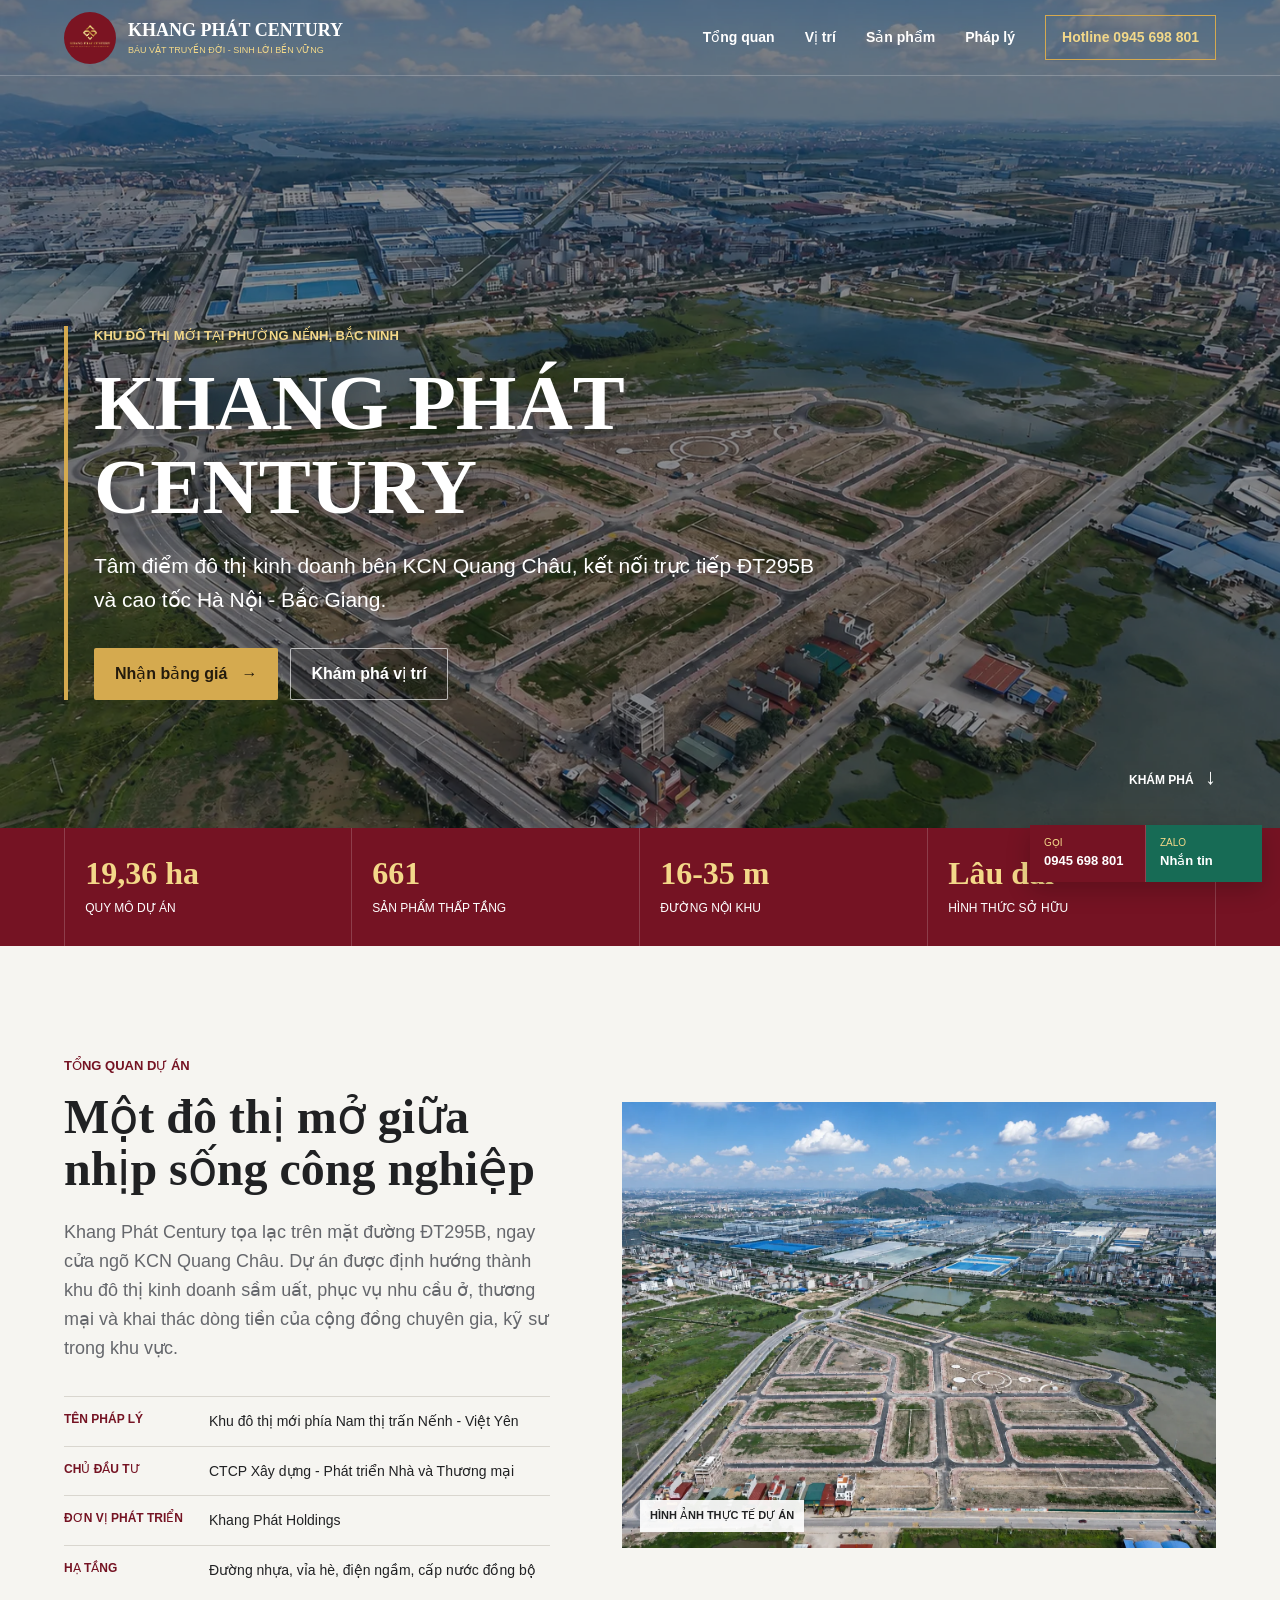
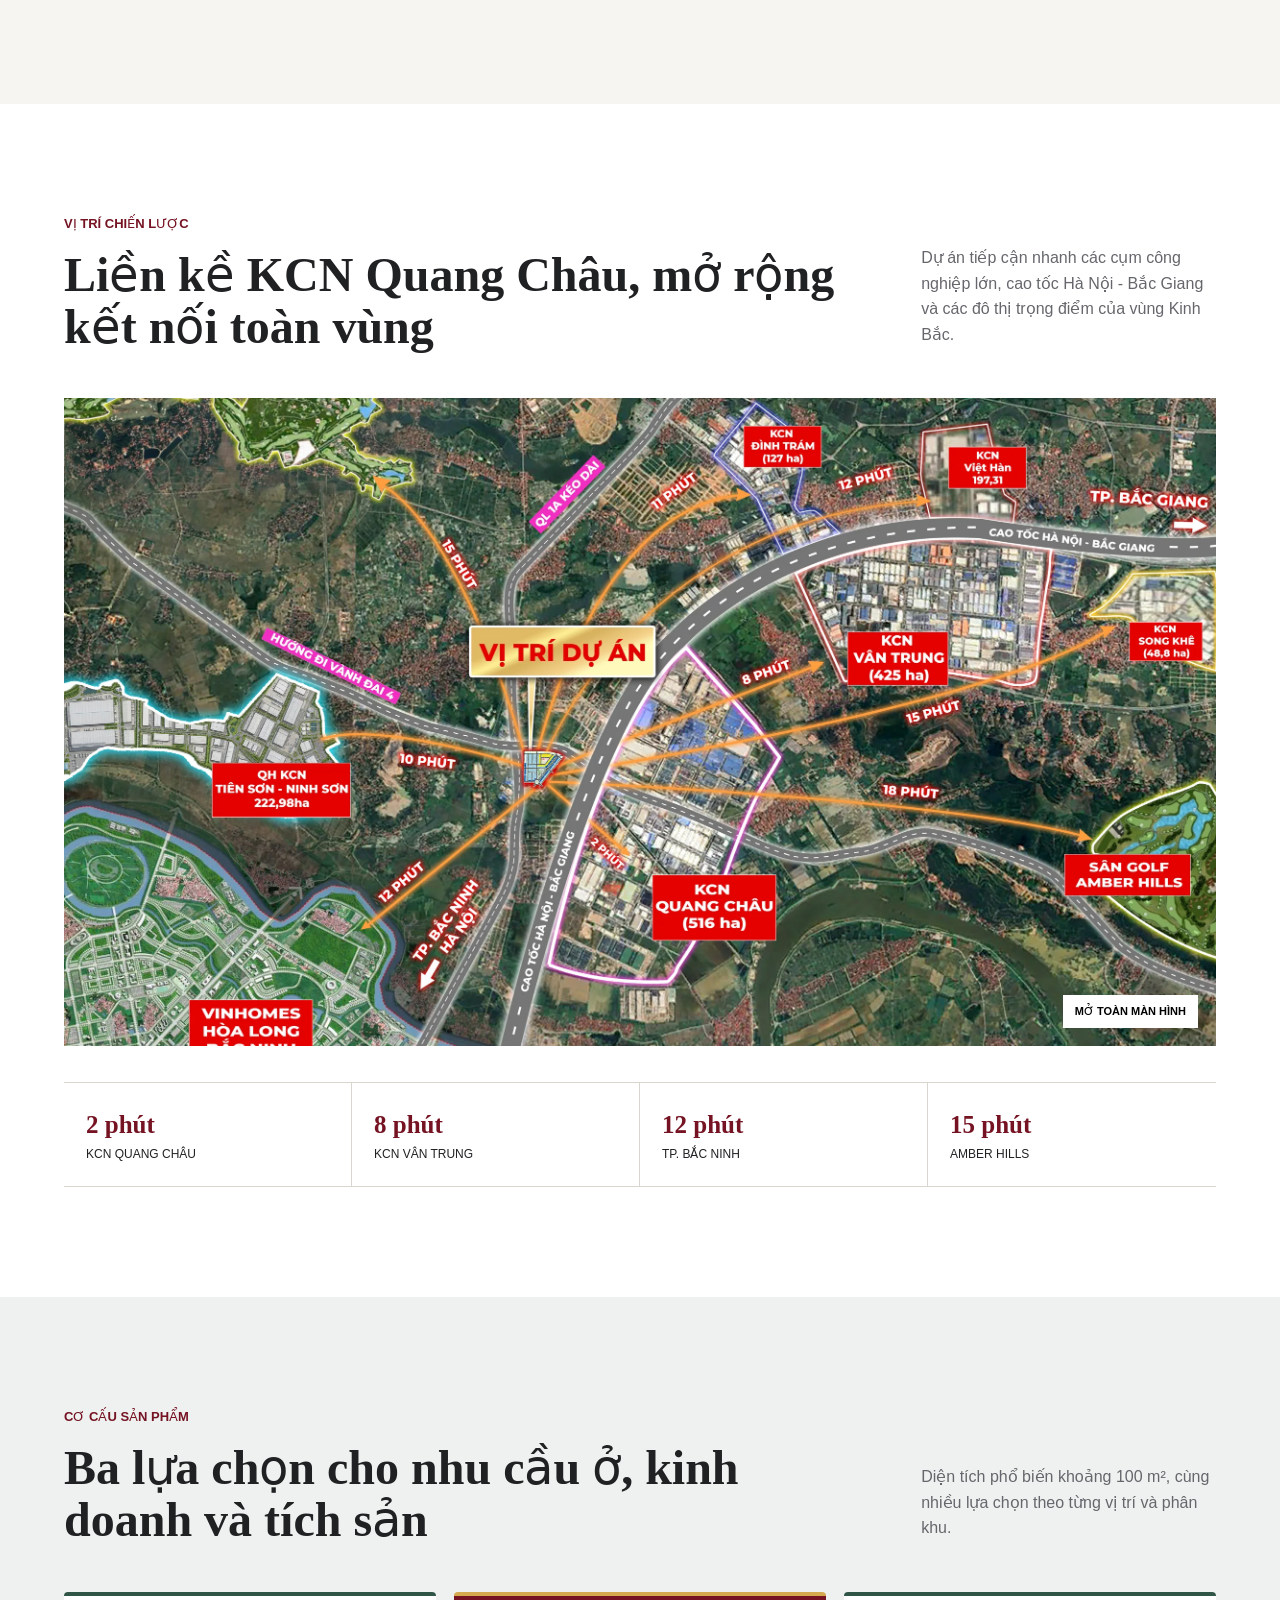
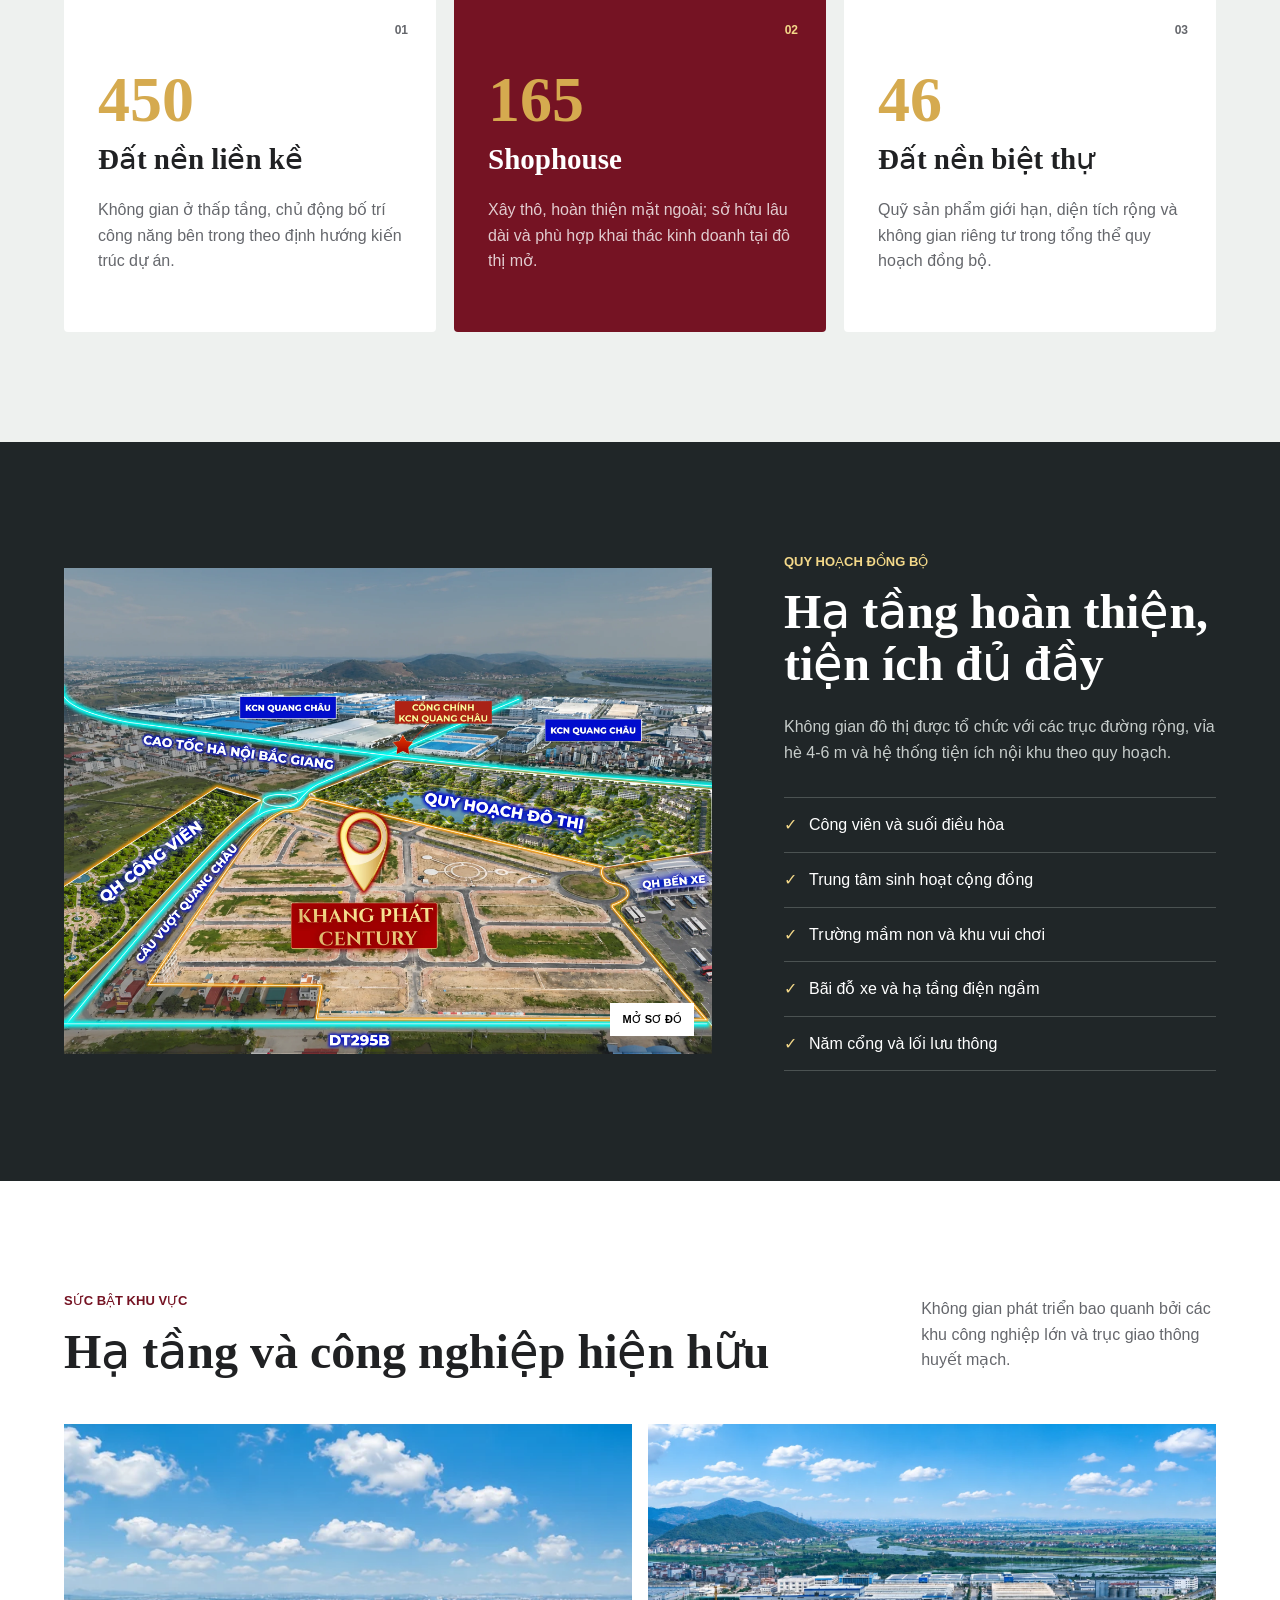
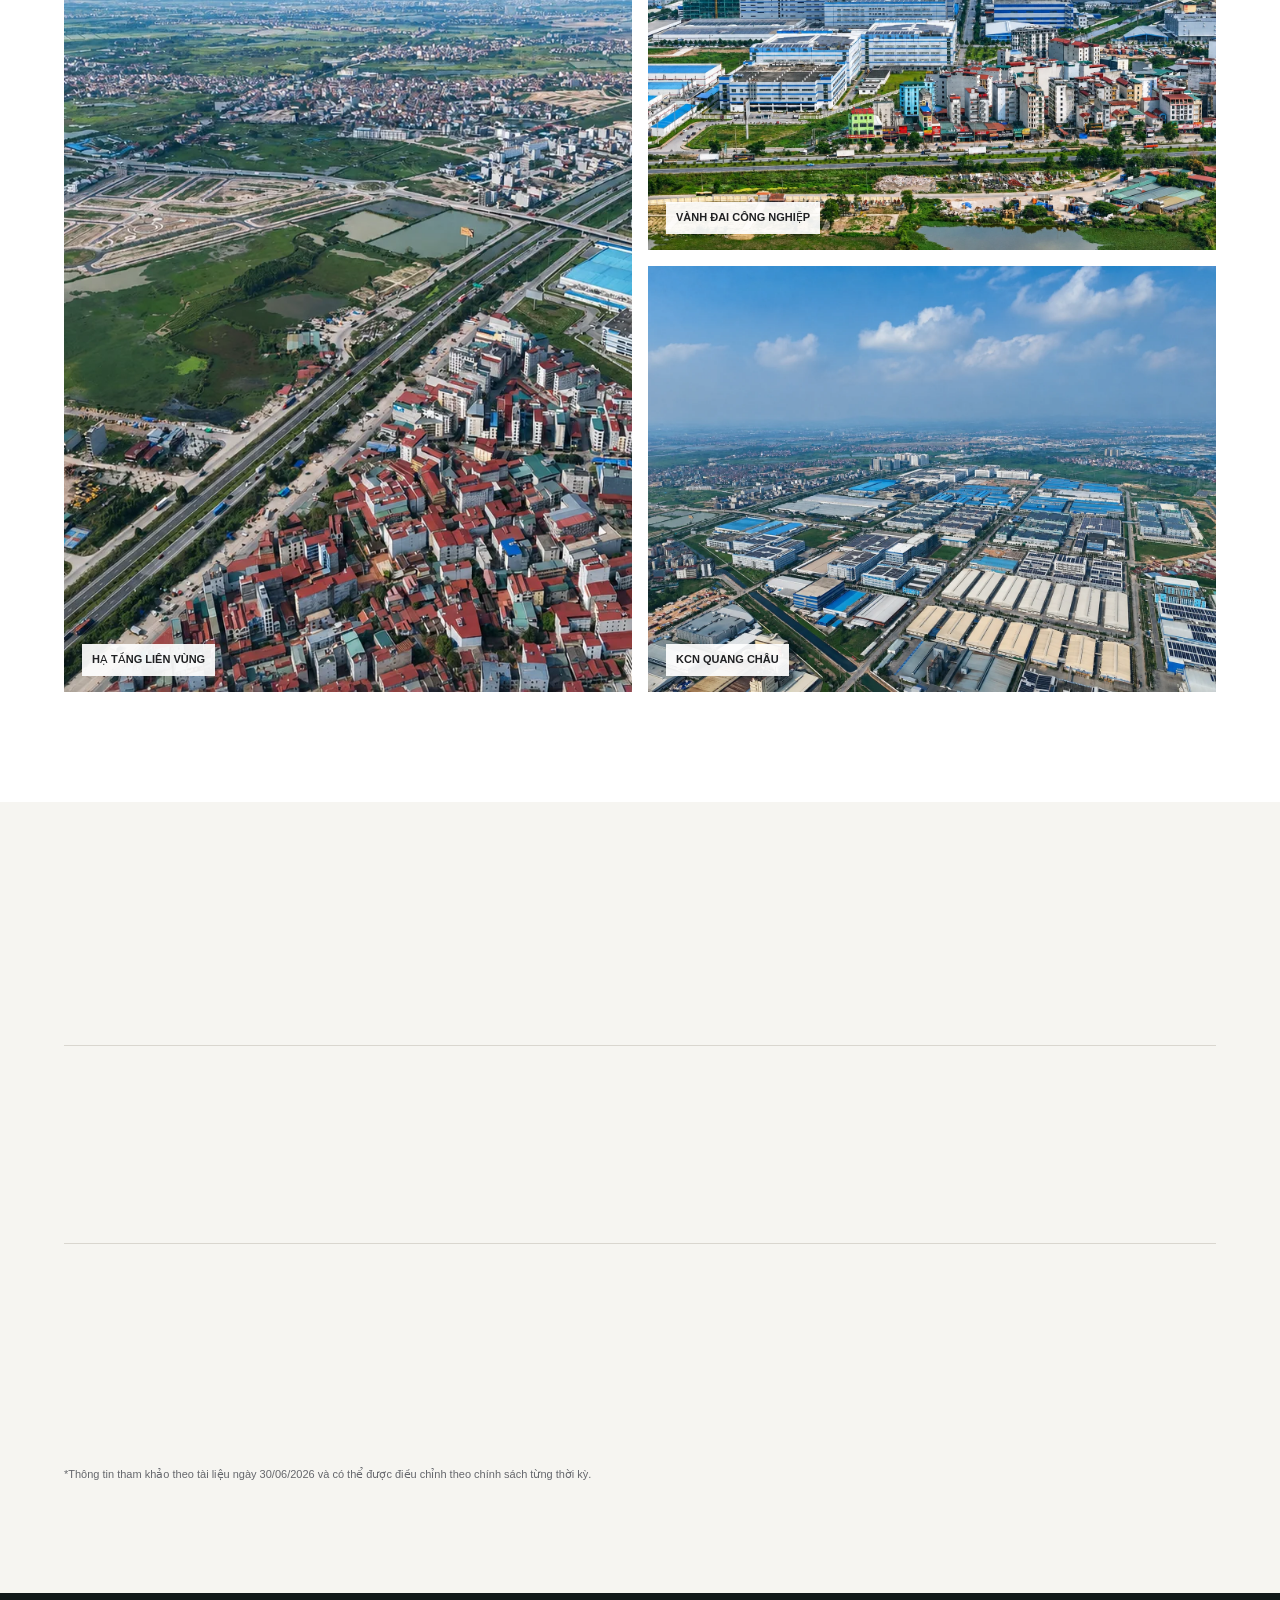
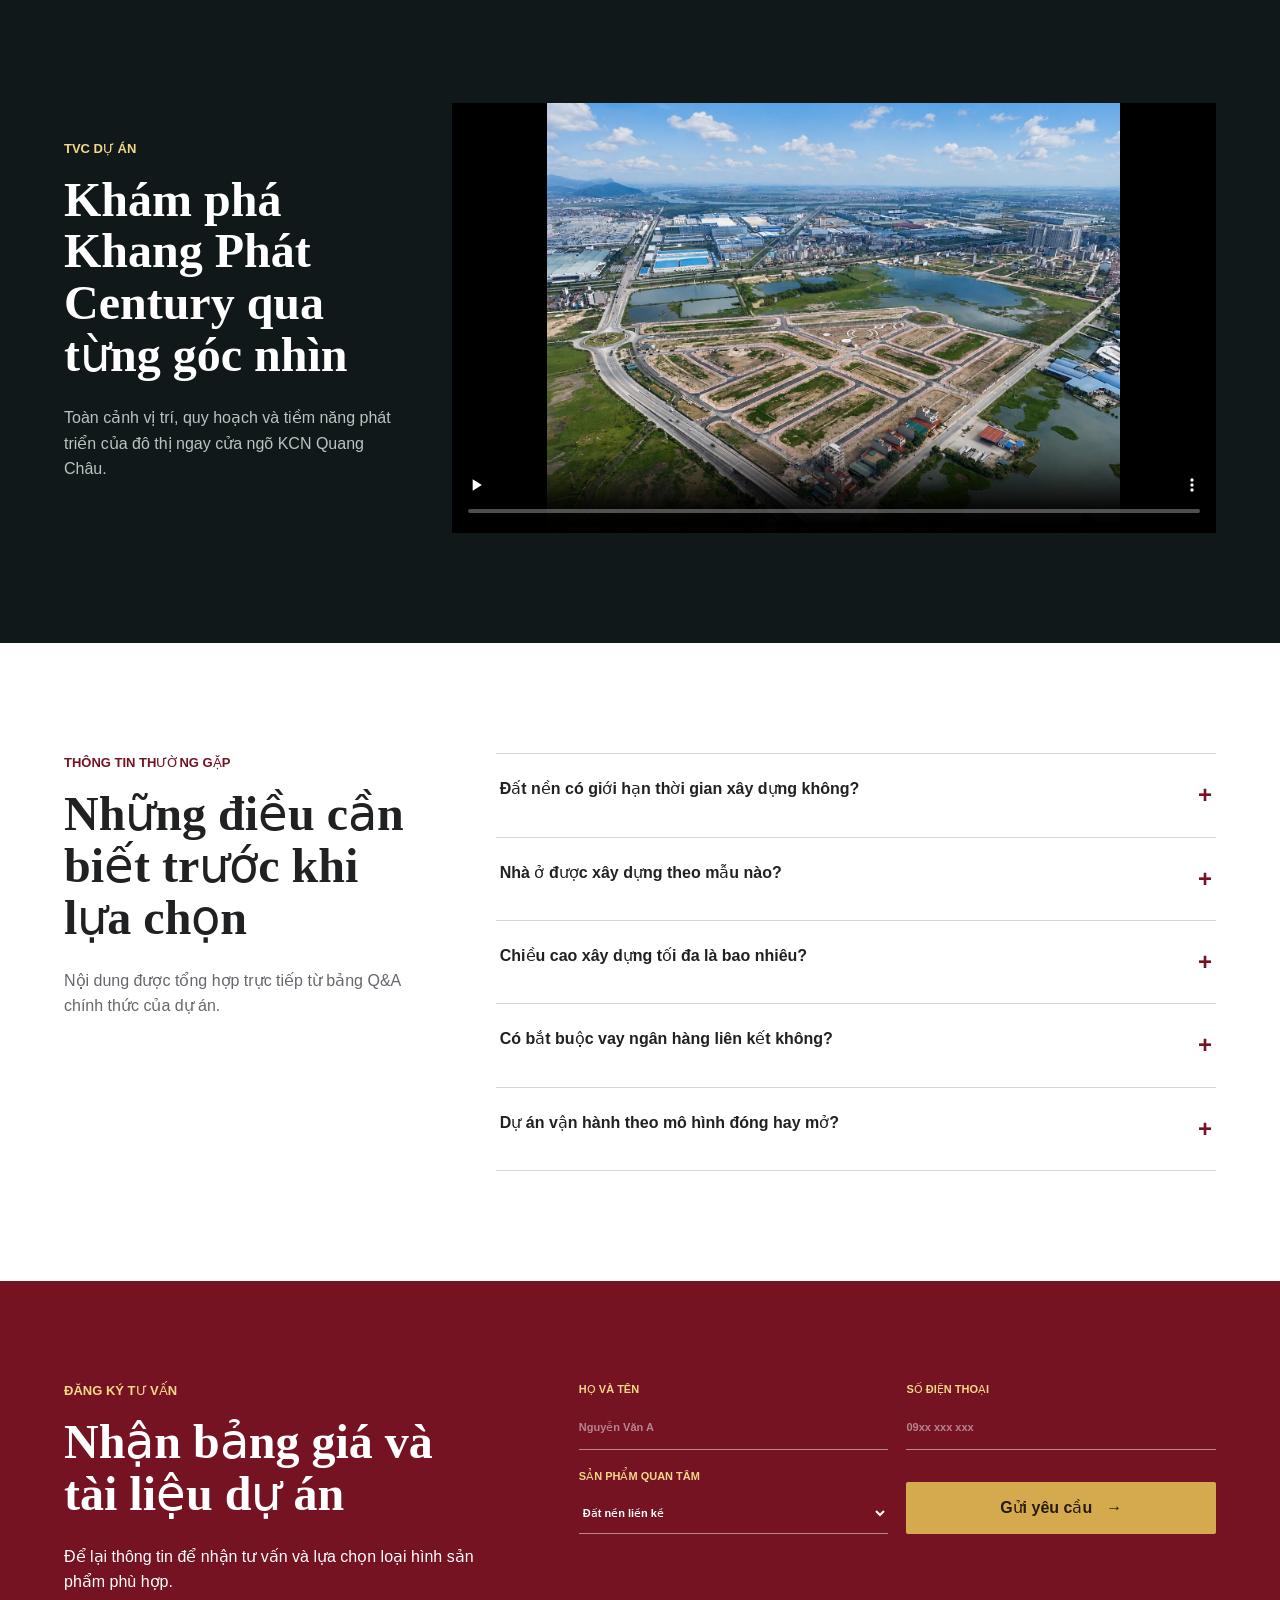
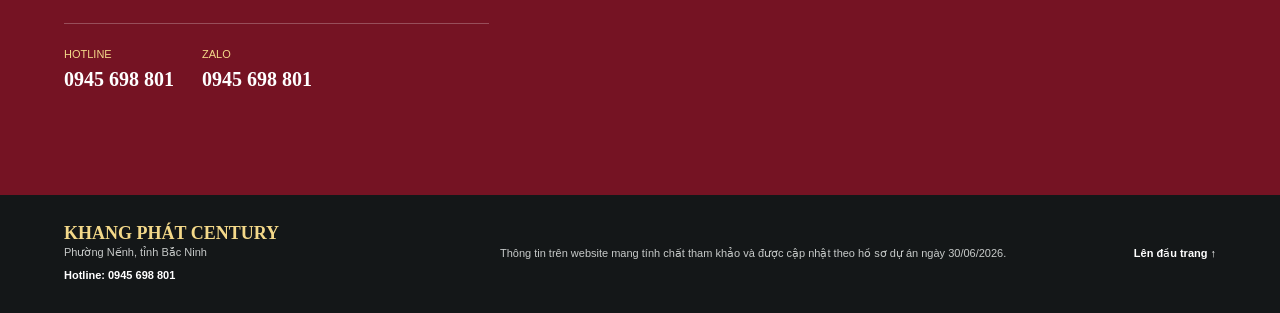
==== index.html @ 3bcd5f3d "Publish Khang Phat Century landing page" ====
<!doctype html>
<html lang="vi">
<head>
  <meta charset="utf-8">
  <meta name="viewport" content="width=device-width, initial-scale=1">
  <meta name="description" content="Khang Phát Century - khu đô thị 19,36 ha tại phường Nếnh, Bắc Ninh, liền kề KCN Quang Châu.">
  <title>Khang Phát Century | Bắc Ninh</title>
  <link rel="icon" href="assets/logo.webp" type="image/webp">
  <link rel="stylesheet" href="styles.css">
</head>
<body>
  <header class="site-header" id="top">
    <a class="brand" href="#top" aria-label="Khang Phát Century - về đầu trang">
      <img src="assets/logo.webp" alt="Biểu trưng Khang Phát Century">
      <span><strong>Khang Phát Century</strong><small>Báu vật truyền đời - Sinh lời bền vững</small></span>
    </a>
    <button class="menu-toggle" type="button" aria-label="Mở menu" aria-expanded="false"><span></span><span></span><span></span></button>
    <nav class="nav" aria-label="Điều hướng chính">
      <a href="#tong-quan">Tổng quan</a>
      <a href="#vi-tri">Vị trí</a>
      <a href="#san-pham">Sản phẩm</a>
      <a href="#phap-ly">Pháp lý</a>
      <a class="nav-cta" href="tel:0945698801">Hotline 0945 698 801</a>
    </nav>
  </header>

  <main>
    <section class="hero" aria-labelledby="hero-title">
      <div class="hero-overlay"></div>
      <div class="hero-content reveal">
        <p class="eyebrow light">Khu đô thị mới tại phường Nếnh, Bắc Ninh</p>
        <h1 id="hero-title">Khang Phát Century</h1>
        <p class="hero-copy">Tâm điểm đô thị kinh doanh bên KCN Quang Châu, kết nối trực tiếp ĐT295B và cao tốc Hà Nội - Bắc Giang.</p>
        <div class="hero-actions">
          <a class="button button-gold" href="#lien-he">Nhận bảng giá <span aria-hidden="true">→</span></a>
          <a class="button button-ghost" href="#vi-tri">Khám phá vị trí</a>
        </div>
      </div>
      <a class="hero-next" href="#tong-quan" aria-label="Xem tổng quan dự án">Khám phá <span aria-hidden="true">↓</span></a>
    </section>

    <section class="facts" aria-label="Thông số dự án">
      <div><strong>19,36 ha</strong><span>Quy mô dự án</span></div>
      <div><strong>661</strong><span>Sản phẩm thấp tầng</span></div>
      <div><strong>16-35 m</strong><span>Đường nội khu</span></div>
      <div><strong>Lâu dài</strong><span>Hình thức sở hữu</span></div>
    </section>

    <section class="section overview" id="tong-quan">
      <div class="section-inner split">
        <div class="overview-copy reveal">
          <p class="eyebrow">Tổng quan dự án</p>
          <h2>Một đô thị mở giữa nhịp sống công nghiệp</h2>
          <p>Khang Phát Century tọa lạc trên mặt đường ĐT295B, ngay cửa ngõ KCN Quang Châu. Dự án được định hướng thành khu đô thị kinh doanh sầm uất, phục vụ nhu cầu ở, thương mại và khai thác dòng tiền của cộng đồng chuyên gia, kỹ sư trong khu vực.</p>
          <dl class="project-details">
            <div><dt>Tên pháp lý</dt><dd>Khu đô thị mới phía Nam thị trấn Nếnh - Việt Yên</dd></div>
            <div><dt>Chủ đầu tư</dt><dd>CTCP Xây dựng - Phát triển Nhà và Thương mại</dd></div>
            <div><dt>Đơn vị phát triển</dt><dd>Khang Phát Holdings</dd></div>
            <div><dt>Hạ tầng</dt><dd>Đường nhựa, vỉa hè, điện ngầm, cấp nước đồng bộ</dd></div>
          </dl>
        </div>
        <figure class="image-frame reveal">
          <img src="assets/project-2.webp" alt="Toàn cảnh thực tế khu đô thị Khang Phát Century" loading="lazy">
          <figcaption>Hình ảnh thực tế dự án</figcaption>
        </figure>
      </div>
    </section>

    <section class="section location" id="vi-tri">
      <div class="section-inner">
        <div class="section-heading reveal">
          <div><p class="eyebrow">Vị trí chiến lược</p><h2>Liền kề KCN Quang Châu, mở rộng kết nối toàn vùng</h2></div>
          <p>Dự án tiếp cận nhanh các cụm công nghiệp lớn, cao tốc Hà Nội - Bắc Giang và các đô thị trọng điểm của vùng Kinh Bắc.</p>
        </div>
        <button class="map-button reveal" type="button" data-lightbox="assets/location.webp" aria-label="Mở lớn bản đồ vị trí">
          <img src="assets/location.webp" alt="Bản đồ liên kết vị trí Khang Phát Century" loading="lazy">
          <span>Mở toàn màn hình</span>
        </button>
        <div class="distance-row reveal">
          <div><strong>2 phút</strong><span>KCN Quang Châu</span></div>
          <div><strong>8 phút</strong><span>KCN Vân Trung</span></div>
          <div><strong>12 phút</strong><span>TP. Bắc Ninh</span></div>
          <div><strong>15 phút</strong><span>Amber Hills</span></div>
        </div>
      </div>
    </section>

    <section class="section products" id="san-pham">
      <div class="section-inner">
        <div class="section-heading reveal">
          <div><p class="eyebrow">Cơ cấu sản phẩm</p><h2>Ba lựa chọn cho nhu cầu ở, kinh doanh và tích sản</h2></div>
          <p>Diện tích phổ biến khoảng 100 m², cùng nhiều lựa chọn theo từng vị trí và phân khu.</p>
        </div>
        <div class="product-grid">
          <article class="product-card reveal"><span class="product-index">01</span><strong>450</strong><h3>Đất nền liền kề</h3><p>Không gian ở thấp tầng, chủ động bố trí công năng bên trong theo định hướng kiến trúc dự án.</p></article>
          <article class="product-card feature reveal"><span class="product-index">02</span><strong>165</strong><h3>Shophouse</h3><p>Xây thô, hoàn thiện mặt ngoài; sở hữu lâu dài và phù hợp khai thác kinh doanh tại đô thị mở.</p></article>
          <article class="product-card reveal"><span class="product-index">03</span><strong>46</strong><h3>Đất nền biệt thự</h3><p>Quỹ sản phẩm giới hạn, diện tích rộng và không gian riêng tư trong tổng thể quy hoạch đồng bộ.</p></article>
        </div>
      </div>
    </section>

    <section class="section planning" id="quy-hoach">
      <div class="section-inner split planning-layout">
        <button class="plan-image reveal" type="button" data-lightbox="assets/planning.webp" aria-label="Mở lớn sơ đồ quy hoạch">
          <img src="assets/planning.webp" alt="Sơ đồ quy hoạch Khang Phát Century" loading="lazy">
          <span>Mở sơ đồ</span>
        </button>
        <div class="reveal">
          <p class="eyebrow light">Quy hoạch đồng bộ</p>
          <h2>Hạ tầng hoàn thiện, tiện ích đủ đầy</h2>
          <p>Không gian đô thị được tổ chức với các trục đường rộng, vỉa hè 4-6 m và hệ thống tiện ích nội khu theo quy hoạch.</p>
          <ul class="amenities">
            <li>Công viên và suối điều hòa</li>
            <li>Trung tâm sinh hoạt cộng đồng</li>
            <li>Trường mầm non và khu vui chơi</li>
            <li>Bãi đỗ xe và hạ tầng điện ngầm</li>
            <li>Năm cổng và lối lưu thông</li>
          </ul>
        </div>
      </div>
    </section>

    <section class="section gallery" aria-labelledby="gallery-title">
      <div class="section-inner">
        <div class="section-heading reveal"><div><p class="eyebrow">Sức bật khu vực</p><h2 id="gallery-title">Hạ tầng và công nghiệp hiện hữu</h2></div><p>Không gian phát triển bao quanh bởi các khu công nghiệp lớn và trục giao thông huyết mạch.</p></div>
        <div class="gallery-grid">
          <figure class="wide reveal"><img src="assets/infrastructure.webp" alt="Hạ tầng giao thông quanh dự án" loading="lazy"><figcaption>Hạ tầng liên vùng</figcaption></figure>
          <figure class="reveal"><img src="assets/kcn-1.webp" alt="Khu công nghiệp gần Khang Phát Century" loading="lazy"><figcaption>Vành đai công nghiệp</figcaption></figure>
          <figure class="reveal"><img src="assets/kcn-2.webp" alt="Toàn cảnh khu công nghiệp Quang Châu" loading="lazy"><figcaption>KCN Quang Châu</figcaption></figure>
        </div>
      </div>
    </section>

    <section class="section legal" id="phap-ly">
      <div class="section-inner">
        <div class="section-heading reveal"><div><p class="eyebrow">Thông tin minh bạch</p><h2>Pháp lý và chính sách bán hàng</h2></div><p>Tên thương mại đã được chủ đầu tư xác nhận; dự án có quy hoạch 1/500 và hồ sơ quyền sử dụng đất.</p></div>
        <div class="legal-grid">
          <article class="legal-item reveal"><span>01</span><h3>Quy hoạch 1/500</h3><p>Quy hoạch chi tiết và cơ cấu phân lô được thể hiện đầy đủ trong hồ sơ dự án.</p></article>
          <article class="legal-item reveal"><span>02</span><h3>Sở hữu lâu dài</h3><p>Sản phẩm đất ở đô thị; shophouse tại dự án được xác nhận sở hữu lâu dài.</p></article>
          <article class="legal-item reveal"><span>03</span><h3>Giá giao dịch minh bạch</h3><p>Giá bán thống nhất giữa giao dịch thực tế và hợp đồng theo Q&A dự án.</p></article>
        </div>
        <div class="policy-band reveal">
          <div><span>Giá tham khảo từ</span><strong>69 triệu/m²</strong><small>Bảng giá rumor đợt 1, ngày 30/06/2026</small></div>
          <div class="policy-points"><p><strong>8%</strong> chiết khấu thanh toán nhanh</p><p><strong>0%</strong> lãi suất hỗ trợ trong 12 tháng*</p><p><strong>1%</strong> ưu đãi thêm cho booking đủ điều kiện*</p></div>
          <a class="button button-gold" href="#lien-he">Nhận chính sách</a>
        </div>
        <p class="disclaimer">*Thông tin tham khảo theo tài liệu ngày 30/06/2026 và có thể được điều chỉnh theo chính sách từng thời kỳ.</p>
      </div>
    </section>

    <section class="section video-section">
      <div class="section-inner video-layout">
        <div class="reveal"><p class="eyebrow light">TVC dự án</p><h2>Khám phá Khang Phát Century qua từng góc nhìn</h2><p>Toàn cảnh vị trí, quy hoạch và tiềm năng phát triển của đô thị ngay cửa ngõ KCN Quang Châu.</p></div>
        <video class="reveal" controls preload="none" poster="assets/hero.webp"><source src="TVC KHANG PHÁT CENTURY 26.6.mp4" type="video/mp4">Trình duyệt của bạn không hỗ trợ video.</video>
      </div>
    </section>

    <section class="section faq" id="faq">
      <div class="section-inner faq-layout">
        <div class="faq-intro reveal"><p class="eyebrow">Thông tin thường gặp</p><h2>Những điều cần biết trước khi lựa chọn</h2><p>Nội dung được tổng hợp trực tiếp từ bảng Q&A chính thức của dự án.</p></div>
        <div class="accordion reveal">
          <details><summary>Đất nền có giới hạn thời gian xây dựng không?<span>+</span></summary><p>Thời hạn xây dựng nhà ở là 10 năm kể từ ngày đủ điều kiện chuyển nhượng. Trường hợp chưa có nhu cầu, khách hàng có thể thực hiện thủ tục xin gia hạn theo quy định.</p></details>
          <details><summary>Nhà ở được xây dựng theo mẫu nào?<span>+</span></summary><p>Công trình phải tuân thủ mẫu thiết kế đã được phê duyệt. Khách hàng chủ động bố trí công năng bên trong nhưng cần tuân thủ kiến trúc, cao độ và chỉ giới xây dựng.</p></details>
          <details><summary>Chiều cao xây dựng tối đa là bao nhiêu?<span>+</span></summary><p>Công trình được xây dựng tối đa 5 tầng và 1 tum theo mẫu đã được cơ quan nhà nước phê duyệt cho dự án.</p></details>
          <details><summary>Có bắt buộc vay ngân hàng liên kết không?<span>+</span></summary><p>Không. Khách hàng có thể thanh toán theo tiến độ và chủ động làm việc với ngân hàng phù hợp nếu không tham gia chương trình hỗ trợ của dự án.</p></details>
          <details><summary>Dự án vận hành theo mô hình đóng hay mở?<span>+</span></summary><p>Dự án được định hướng theo mô hình đô thị mở để chuyên gia, cư dân và khách hàng thuận tiện tiếp cận các hoạt động mua sắm, dịch vụ.</p></details>
        </div>
      </div>
    </section>

    <section class="contact" id="lien-he">
      <div class="section-inner contact-layout">
        <div class="reveal"><p class="eyebrow light">Đăng ký tư vấn</p><h2>Nhận bảng giá và tài liệu dự án</h2><p>Để lại thông tin để nhận tư vấn và lựa chọn loại hình sản phẩm phù hợp.</p><div class="contact-direct"><a href="tel:0945698801"><span>Hotline</span><strong>0945 698 801</strong></a><a href="https://zalo.me/0945698801" target="_blank" rel="noopener"><span>Zalo</span><strong>0945 698 801</strong></a></div></div>
        <form class="lead-form reveal" id="lead-form" action="https://formsubmit.co/ajax/khangphatcentury@gmail.com" method="POST">
          <input type="hidden" name="_subject" value="Khách hàng mới - Khang Phát Century">
          <input type="hidden" name="_template" value="table">
          <input type="hidden" name="_captcha" value="false">
          <input class="honey" type="text" name="_honey" tabindex="-1" autocomplete="off" aria-hidden="true">
          <label>Họ và tên<input name="Họ và tên" type="text" autocomplete="name" required placeholder="Nguyễn Văn A"></label>
          <label>Số điện thoại<input name="Số điện thoại" type="tel" autocomplete="tel" required inputmode="tel" placeholder="09xx xxx xxx"></label>
          <label>Sản phẩm quan tâm<select name="Sản phẩm quan tâm"><option>Đất nền liền kề</option><option>Shophouse</option><option>Đất nền biệt thự</option><option>Nhận tư vấn tổng quan</option></select></label>
          <button class="button button-gold" type="submit">Gửi yêu cầu <span aria-hidden="true">→</span></button>
          <p class="form-status" role="status" aria-live="polite"></p>
        </form>
      </div>
    </section>
  </main>

  <footer class="footer">
    <div class="footer-brand"><strong>Khang Phát Century</strong><span>Phường Nếnh, tỉnh Bắc Ninh</span><a href="tel:0945698801">Hotline: 0945 698 801</a></div>
    <p>Thông tin trên website mang tính chất tham khảo và được cập nhật theo hồ sơ dự án ngày 30/06/2026.</p>
    <a href="#top">Lên đầu trang ↑</a>
  </footer>

  <aside class="contact-dock" aria-label="Liên hệ nhanh">
    <a href="tel:0945698801"><span>Gọi</span><strong>0945 698 801</strong></a>
    <a href="https://zalo.me/0945698801" target="_blank" rel="noopener"><span>Zalo</span><strong>Nhắn tin</strong></a>
  </aside>

  <div class="lightbox" role="dialog" aria-modal="true" aria-label="Xem ảnh toàn màn hình" hidden><button type="button" aria-label="Đóng ảnh">×</button><img alt=""></div>
  <script src="script.js"></script>
</body>
</html>
---- styles.css ----
:root{--burgundy:#751323;--red:#a51e2d;--gold:#d5aa4f;--gold-light:#f3d889;--ink:#202123;--muted:#65676c;--paper:#f6f5f1;--line:#d9d6cf;--white:#fff;--green:#2f5547;--header-h:76px;--font-serif:Cambria,"Palatino Linotype","Book Antiqua",Georgia,"Times New Roman",serif;--font-sans:"Segoe UI",Tahoma,Arial,sans-serif}
*{box-sizing:border-box}
html{scroll-behavior:smooth;scroll-padding-top:var(--header-h)}
body{margin:0;color:var(--ink);font-family:var(--font-sans);background:var(--white);line-height:1.6;font-synthesis:none;text-rendering:optimizeLegibility}
body.no-scroll{overflow:hidden}
img{display:block;max-width:100%}
button,input,select{font:inherit}
button,a{-webkit-tap-highlight-color:transparent}
a{color:inherit;text-decoration:none}
h1,h2,h3,p{margin-top:0}
h1,h2,h3{font-family:var(--font-serif);font-weight:600;letter-spacing:0;line-height:1.08}
h2{font-size:48px;margin-bottom:24px}
.site-header{height:var(--header-h);position:fixed;z-index:100;top:0;left:0;right:0;display:flex;align-items:center;justify-content:space-between;padding:0 5%;color:var(--white);border-bottom:1px solid rgba(255,255,255,.22);transition:background .25s,color .25s,box-shadow .25s}
.site-header.scrolled{background:rgba(255,255,255,.97);color:var(--ink);box-shadow:0 8px 28px rgba(22,20,18,.1);border-bottom-color:var(--line)}
.brand{display:flex;align-items:center;gap:12px;min-width:0}
.brand img{width:52px;height:52px;object-fit:cover;border-radius:50%}
.brand span{display:flex;flex-direction:column;line-height:1.15}
.brand strong{font-family:var(--font-serif);font-size:18px;font-weight:700;text-transform:uppercase}
.brand small{font-size:9px;text-transform:uppercase;margin-top:4px;color:var(--gold-light)}
.site-header.scrolled .brand small{color:var(--burgundy)}
.nav{display:flex;align-items:center;gap:30px;font-size:14px;font-weight:700}
.nav a{position:relative}
.nav a:not(.nav-cta)::after{content:"";position:absolute;left:0;right:100%;bottom:-8px;height:2px;background:var(--gold);transition:right .2s}
.nav a:hover::after{right:0}
.nav-cta{border:1px solid var(--gold);padding:10px 16px;color:var(--gold-light)}
.site-header.scrolled .nav-cta{color:var(--burgundy)}
.menu-toggle{display:none;border:0;background:transparent;padding:8px}
.menu-toggle span{display:block;width:24px;height:2px;background:currentColor;margin:5px}
.hero{position:relative;min-height:92vh;height:760px;max-height:900px;display:flex;align-items:flex-end;color:var(--white);background:url("assets/hero.webp") center/cover no-repeat;overflow:hidden}
.hero-overlay{position:absolute;inset:0;background:rgba(17,20,23,.48)}
.hero-content{position:relative;z-index:1;width:min(850px,90%);margin:0 5% 10%;padding-left:26px;border-left:4px solid var(--gold)}
.eyebrow{margin-bottom:14px;color:var(--burgundy);font-size:13px;font-weight:800;text-transform:uppercase}
.eyebrow.light{color:var(--gold-light)}
.hero h1{font-size:78px;margin:0 0 20px;text-transform:uppercase;text-shadow:0 4px 24px rgba(0,0,0,.35)}
.hero-copy{font-size:21px;max-width:720px;margin-bottom:32px}
.hero-actions{display:flex;gap:12px;flex-wrap:wrap}
.button{display:inline-flex;align-items:center;justify-content:center;gap:14px;min-height:48px;padding:12px 20px;border:1px solid transparent;border-radius:2px;font-weight:800;cursor:pointer;transition:transform .2s,background .2s,color .2s}
.button:hover{transform:translateY(-2px)}
.button-gold{background:var(--gold);color:#241b0d}
.button-gold:hover{background:var(--gold-light)}
.button-ghost{border-color:rgba(255,255,255,.65);color:var(--white);background:rgba(0,0,0,.16)}
.hero-next{position:absolute;z-index:1;right:5%;bottom:34px;font-size:12px;font-weight:800;text-transform:uppercase}
.hero-next span{font-size:22px;margin-left:8px}
.facts{min-height:118px;background:var(--burgundy);color:var(--white);display:grid;grid-template-columns:repeat(4,1fr);padding:0 5%}
.facts div{display:flex;flex-direction:column;justify-content:center;padding:20px 7%;border-right:1px solid rgba(255,255,255,.18)}
.facts div:first-child{border-left:1px solid rgba(255,255,255,.18)}
.facts strong{font-family:var(--font-serif);color:var(--gold-light);font-size:32px;line-height:1.1}
.facts span{font-size:12px;text-transform:uppercase;margin-top:8px}
.section{padding:110px 0}
section[id]{scroll-margin-top:var(--header-h)}
.section-inner{width:min(1240px,90%);margin:0 auto}
.split{display:grid;grid-template-columns:minmax(0,.9fr) minmax(0,1.1fr);gap:72px;align-items:center}
.overview{background:var(--paper)}
.overview-copy>p:not(.eyebrow){font-size:18px;color:var(--muted)}
.project-details{margin:34px 0 0}
.project-details div{display:grid;grid-template-columns:145px 1fr;padding:13px 0;border-top:1px solid var(--line)}
.project-details dt{font-size:12px;font-weight:800;text-transform:uppercase;color:var(--burgundy)}
.project-details dd{margin:0;font-size:14px}
.image-frame{margin:0;position:relative}
.image-frame img{width:100%;aspect-ratio:4/3;object-fit:cover}
.image-frame figcaption,.gallery-grid figcaption{position:absolute;left:18px;bottom:16px;padding:7px 10px;background:rgba(255,255,255,.92);font-size:11px;font-weight:800;text-transform:uppercase}
.section-heading{display:grid;grid-template-columns:1.45fr .55fr;gap:80px;align-items:end;margin-bottom:46px}
.section-heading h2{margin-bottom:0}
.section-heading>p{color:var(--muted);margin-bottom:5px}
.map-button,.plan-image{position:relative;width:100%;padding:0;border:0;background:#17191a;cursor:zoom-in;overflow:hidden}
.map-button img{width:100%;aspect-ratio:16/9;object-fit:cover;transition:transform .45s}
.map-button:hover img,.plan-image:hover img{transform:scale(1.015)}
.map-button span,.plan-image span{position:absolute;right:18px;bottom:18px;background:var(--white);padding:8px 12px;font-size:11px;font-weight:800;text-transform:uppercase}
.distance-row{display:grid;grid-template-columns:repeat(4,1fr);margin-top:28px;border-top:1px solid var(--line);border-bottom:1px solid var(--line)}
.distance-row div{padding:22px;border-right:1px solid var(--line);display:flex;flex-direction:column}
.distance-row div:last-child{border-right:0}
.distance-row strong{font-family:var(--font-serif);font-size:25px;color:var(--burgundy)}
.distance-row span{font-size:12px;text-transform:uppercase}
.products{background:#eef1ef}
.product-grid{display:grid;grid-template-columns:repeat(3,1fr);gap:18px}
.product-card{position:relative;min-height:340px;padding:34px;background:var(--white);border-top:4px solid var(--green);border-radius:4px}
.product-card.feature{background:var(--burgundy);color:var(--white);border-top-color:var(--gold)}
.product-index{position:absolute;top:25px;right:28px;color:var(--muted);font-size:12px;font-weight:800}
.feature .product-index{color:var(--gold-light)}
.product-card>strong{display:block;margin-top:38px;font:600 64px/1 var(--font-serif);color:var(--gold)}
.product-card h3{font-size:29px;margin:12px 0 22px}
.product-card p{color:var(--muted);margin:0}
.product-card.feature p{color:rgba(255,255,255,.78)}
.planning{background:#202628;color:var(--white)}
.planning-layout{grid-template-columns:1.2fr .8fr}
.plan-image img{width:100%;aspect-ratio:4/3;object-fit:cover}
.planning p:not(.eyebrow){color:#c6ccca}
.amenities{list-style:none;padding:0;margin:32px 0 0;border-top:1px solid #4b5252}
.amenities li{padding:14px 0;border-bottom:1px solid #4b5252}
.amenities li::before{content:"✓";color:var(--gold-light);margin-right:12px;font-weight:900}
.gallery-grid{display:grid;grid-template-columns:1fr 1fr;gap:16px}
.gallery-grid figure{position:relative;margin:0;overflow:hidden;background:#ddd}
.gallery-grid .wide{grid-row:span 2}
.gallery-grid img{width:100%;height:100%;min-height:260px;object-fit:cover;transition:transform .4s}
.gallery-grid figure:hover img{transform:scale(1.02)}
.legal{background:var(--paper)}
.legal-grid{display:grid;grid-template-columns:repeat(3,1fr);border-top:1px solid var(--line);border-bottom:1px solid var(--line)}
.legal-item{padding:32px;border-right:1px solid var(--line)}
.legal-item:last-child{border-right:0}
.legal-item>span{color:var(--gold);font-weight:900}
.legal-item h3{font-size:25px;margin:18px 0 12px}
.legal-item p{color:var(--muted);margin:0}
.policy-band{display:grid;grid-template-columns:1fr 1fr auto;align-items:center;gap:40px;margin-top:52px;padding:34px;background:var(--burgundy);color:var(--white)}
.policy-band>div:first-child{display:flex;flex-direction:column}
.policy-band span,.policy-band small{font-size:11px;text-transform:uppercase;color:var(--gold-light)}
.policy-band strong{font:600 36px/1.2 var(--font-serif);margin:5px 0}
.policy-points p{margin:4px 0;font-size:14px}
.policy-points strong{font:700 18px var(--font-sans);color:var(--gold-light)}
.disclaimer{font-size:11px;color:var(--muted);margin:13px 0 0}
.video-section{background:#111819;color:var(--white)}
.video-layout{display:grid;grid-template-columns:.6fr 1.4fr;gap:60px;align-items:center}
.video-layout p:not(.eyebrow){color:#bac4c1}
.video-layout video{width:100%;aspect-ratio:16/9;background:#000}
.faq-layout{display:grid;grid-template-columns:.65fr 1.35fr;gap:85px}
.faq-intro p:last-child{color:var(--muted)}
.accordion details{border-top:1px solid var(--line)}
.accordion details:last-child{border-bottom:1px solid var(--line)}
.accordion summary{list-style:none;cursor:pointer;padding:22px 4px;font-weight:800;display:flex;justify-content:space-between;gap:20px}
.accordion summary::-webkit-details-marker{display:none}
.accordion summary span{font-size:24px;color:var(--burgundy);transition:transform .2s}
.accordion details[open] summary span{transform:rotate(45deg)}
.accordion details p{margin:0 40px 24px 4px;color:var(--muted)}
.contact{padding:100px 0;background:var(--burgundy);color:var(--white)}
.contact-layout{display:grid;grid-template-columns:.8fr 1.2fr;gap:90px;align-items:start}
.contact-layout>div>p:last-child{color:rgba(255,255,255,.75)}
.lead-form{display:grid;grid-template-columns:1fr 1fr;gap:18px}
.lead-form label{font-size:11px;font-weight:800;text-transform:uppercase;color:var(--gold-light)}
.lead-form input,.lead-form select{width:100%;margin-top:7px;padding:13px 0;color:var(--white);background:transparent;border:0;border-bottom:1px solid rgba(255,255,255,.5);border-radius:0;outline:none}
.lead-form input:focus,.lead-form select:focus{border-bottom-color:var(--gold-light)}
.lead-form input::placeholder{color:rgba(255,255,255,.48)}
.lead-form select option{color:var(--ink)}
.lead-form .button{align-self:end}
.form-status{grid-column:1/-1;margin:0;font-size:13px;color:var(--gold-light);min-height:22px}
.honey{position:absolute!important;left:-9999px!important;width:1px!important;height:1px!important;opacity:0!important}
.contact-direct{display:flex;gap:28px;margin-top:28px;padding-top:22px;border-top:1px solid rgba(255,255,255,.25)}
.contact-direct a{display:flex;flex-direction:column}
.contact-direct span{font-size:11px;text-transform:uppercase;color:var(--gold-light)}
.contact-direct strong{font-family:var(--font-serif);font-size:20px}
.footer{min-height:115px;padding:28px 5%;display:grid;grid-template-columns:1fr 1.5fr auto;align-items:center;gap:40px;background:#141718;color:#c7cac9;font-size:11px}
.footer-brand{display:flex;flex-direction:column}.footer-brand strong{color:var(--gold-light);font:600 18px var(--font-serif);text-transform:uppercase}.footer-brand a{margin-top:5px;color:var(--white)}
.footer p{margin:0}.footer a{font-weight:800;color:var(--white)}
.contact-dock{position:fixed;z-index:90;right:18px;bottom:18px;display:flex;box-shadow:0 8px 24px rgba(0,0,0,.2)}
.contact-dock a{min-width:116px;padding:10px 14px;display:flex;flex-direction:column;background:var(--burgundy);color:var(--white);border-right:1px solid rgba(255,255,255,.2)}
.contact-dock a:last-child{background:#176b55;border-right:0}
.contact-dock span{font-size:10px;text-transform:uppercase;color:var(--gold-light)}
.contact-dock strong{font-size:13px}
.lightbox{position:fixed;z-index:300;inset:0;background:rgba(0,0,0,.94);display:flex;align-items:center;justify-content:center;padding:55px 24px 24px}
.lightbox[hidden]{display:none}
.lightbox img{max-height:calc(100vh - 80px);max-width:96vw;object-fit:contain}
.lightbox button{position:absolute;top:14px;right:22px;border:0;background:transparent;color:var(--white);font-size:42px;cursor:pointer}
.reveal{opacity:0;transform:translateY(24px);transition:opacity .7s ease,transform .7s ease}
.reveal.visible{opacity:1;transform:none}
@media (prefers-reduced-motion:reduce){html{scroll-behavior:auto}.reveal{opacity:1;transform:none;transition:none}*{transition:none!important}}
@media (max-width:900px){:root{--header-h:66px}.site-header{padding:0 4%}.brand img{width:44px;height:44px}.brand small{display:none}.menu-toggle{display:block;color:inherit}.nav{position:absolute;top:var(--header-h);left:0;right:0;display:none;flex-direction:column;align-items:stretch;gap:0;padding:10px 5% 22px;background:var(--white);color:var(--ink);box-shadow:0 18px 28px rgba(0,0,0,.12)}.nav.open{display:flex}.nav a{padding:13px 0}.nav-cta{margin-top:8px;text-align:center;color:var(--burgundy)}.hero{height:720px;min-height:85vh}.hero h1{font-size:55px}.facts{grid-template-columns:1fr 1fr}.facts div:nth-child(3){border-left:1px solid rgba(255,255,255,.18)}.section{padding:80px 0}.split,.section-heading,.video-layout,.faq-layout,.contact-layout{grid-template-columns:1fr;gap:38px}.section-heading{margin-bottom:34px}.section-heading>p{max-width:650px}.planning-layout{grid-template-columns:1fr}.product-grid{grid-template-columns:1fr}.product-card{min-height:280px}.legal-grid{grid-template-columns:1fr}.legal-item{border-right:0;border-bottom:1px solid var(--line)}.legal-item:last-child{border-bottom:0}.policy-band{grid-template-columns:1fr}.gallery-grid{grid-template-columns:1fr 1fr}.gallery-grid .wide{grid-column:1/-1;grid-row:auto}.faq-layout{gap:20px}.footer{grid-template-columns:1fr auto}.footer p{grid-column:1/-1;grid-row:2}.footer a{grid-column:2;grid-row:1}}
@media (max-width:600px){h2{font-size:36px}.hero{height:680px;align-items:flex-end}.hero-content{margin-bottom:92px;padding-left:16px}.hero h1{font-size:43px}.hero-copy{font-size:17px}.hero-actions{flex-direction:column;align-items:stretch}.hero-next{display:none}.facts{padding:0}.facts div{padding:20px}.facts strong{font-size:26px}.facts span{font-size:10px}.section-inner{width:92%}.section{padding:66px 0}.project-details div{grid-template-columns:1fr;gap:3px}.section-heading{gap:10px}.distance-row{grid-template-columns:1fr 1fr}.distance-row div:nth-child(2){border-right:0}.distance-row div:nth-child(-n+2){border-bottom:1px solid var(--line)}.product-card{padding:28px}.product-card>strong{font-size:54px}.gallery-grid{grid-template-columns:1fr}.gallery-grid .wide{grid-column:auto}.gallery-grid img{min-height:220px}.policy-band{padding:25px}.lead-form{grid-template-columns:1fr}.contact-direct{flex-direction:column;gap:12px}.contact-dock{left:0;right:0;bottom:0}.contact-dock a{width:50%;min-width:0;align-items:center}.footer{padding:28px 4% 94px;gap:14px}.footer-brand strong{font-size:15px}.lightbox{padding:55px 8px 10px}}
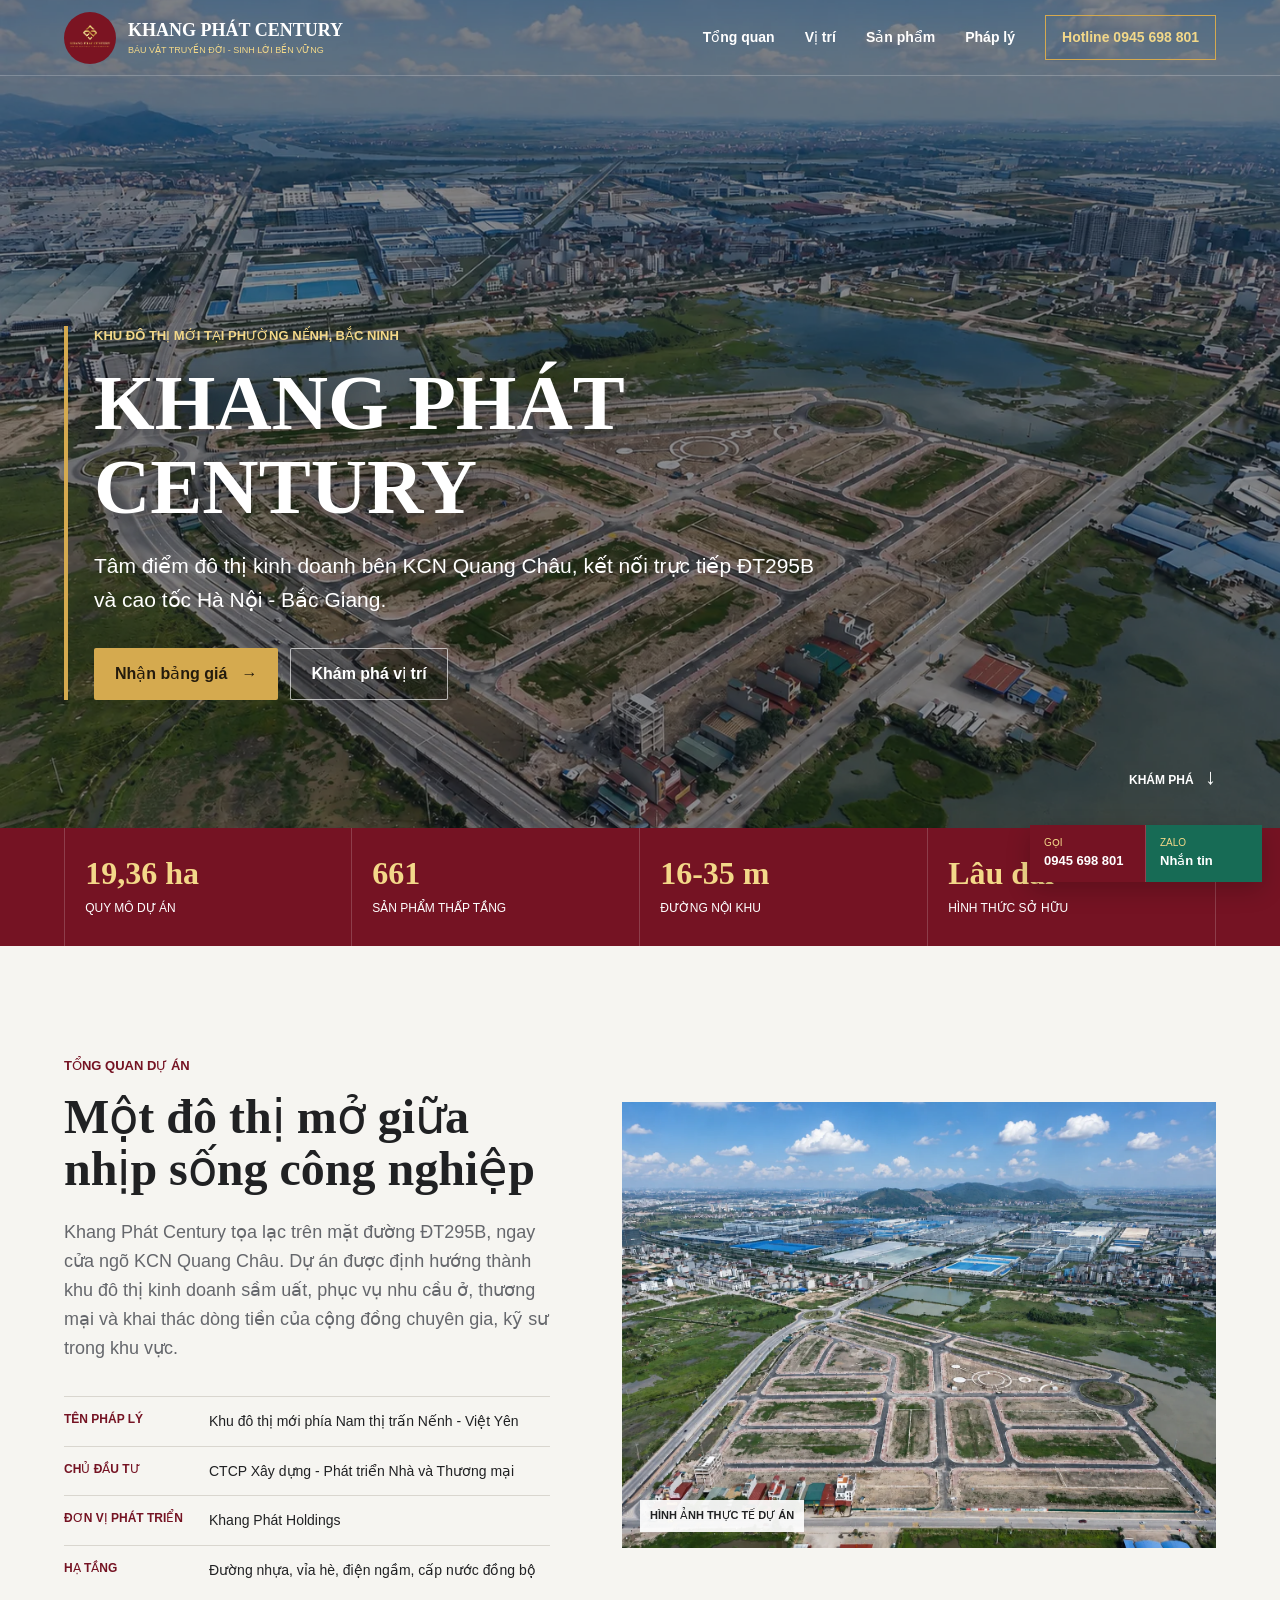
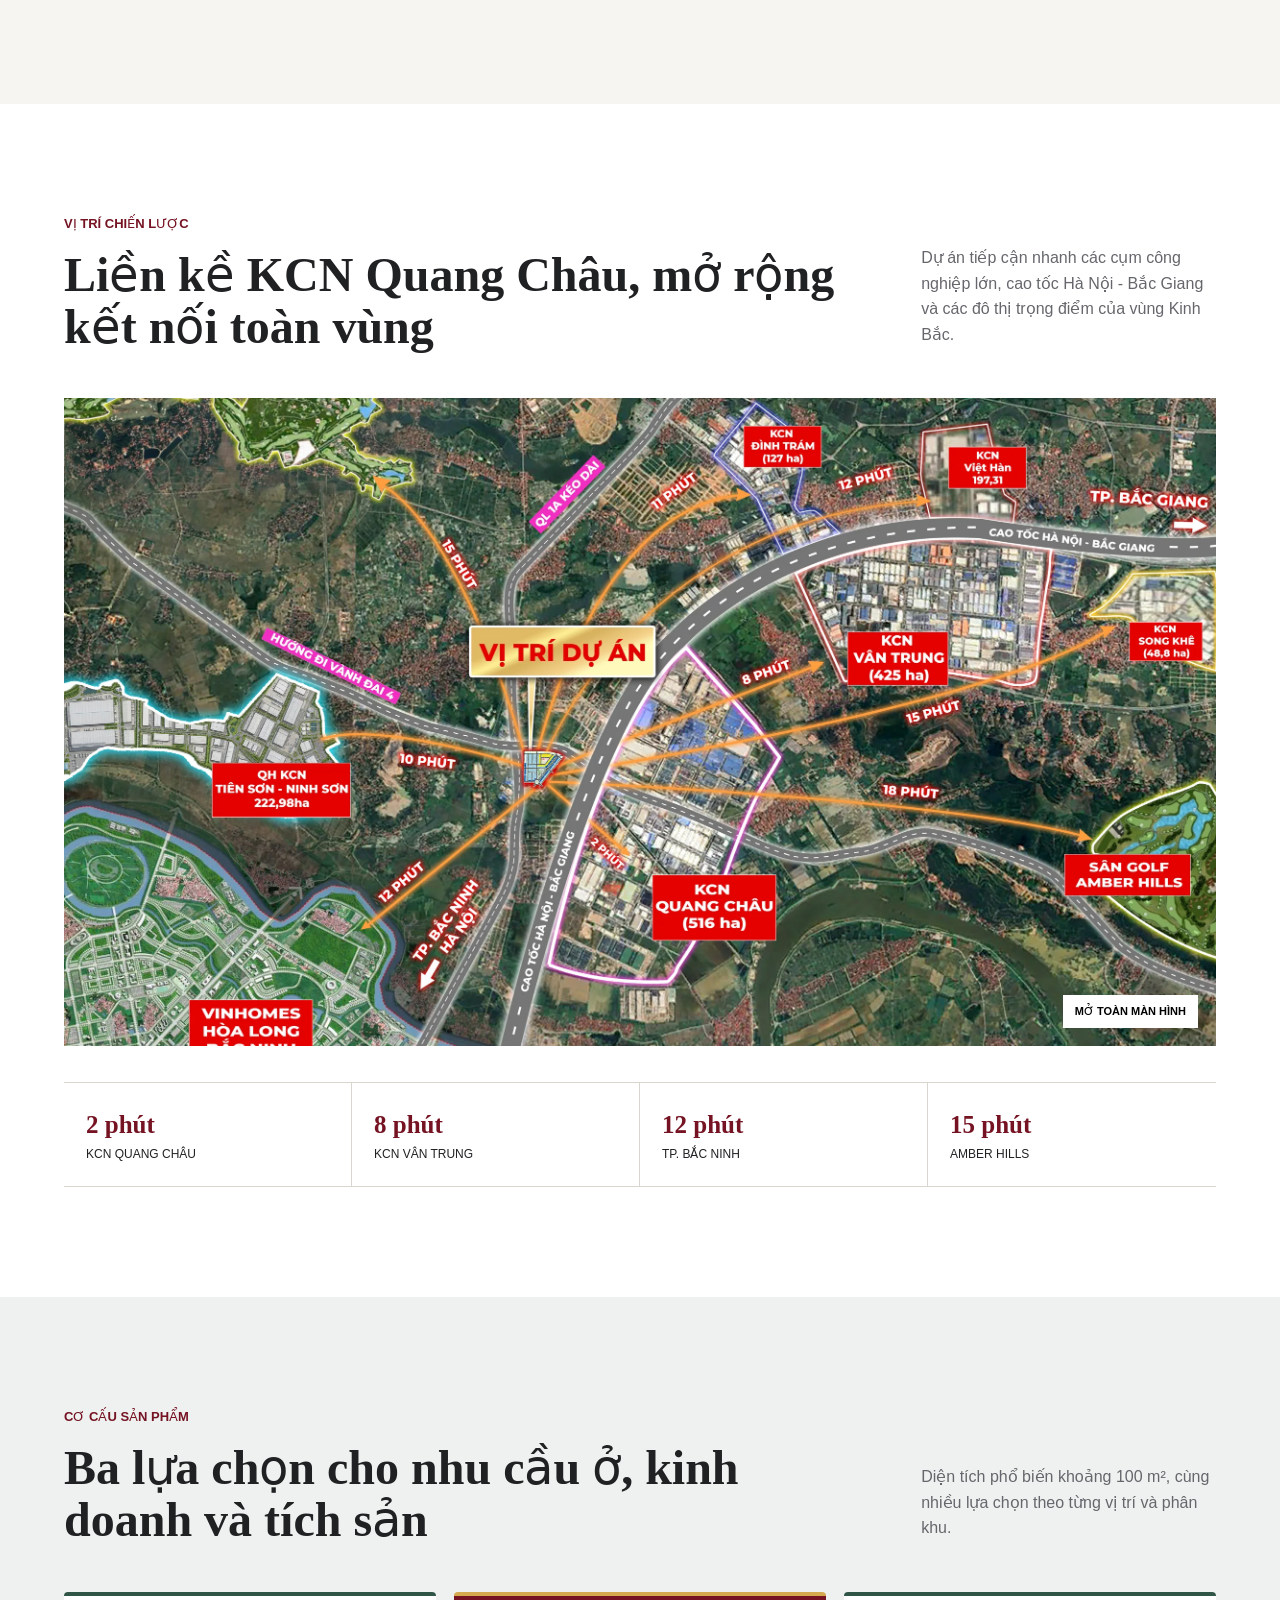
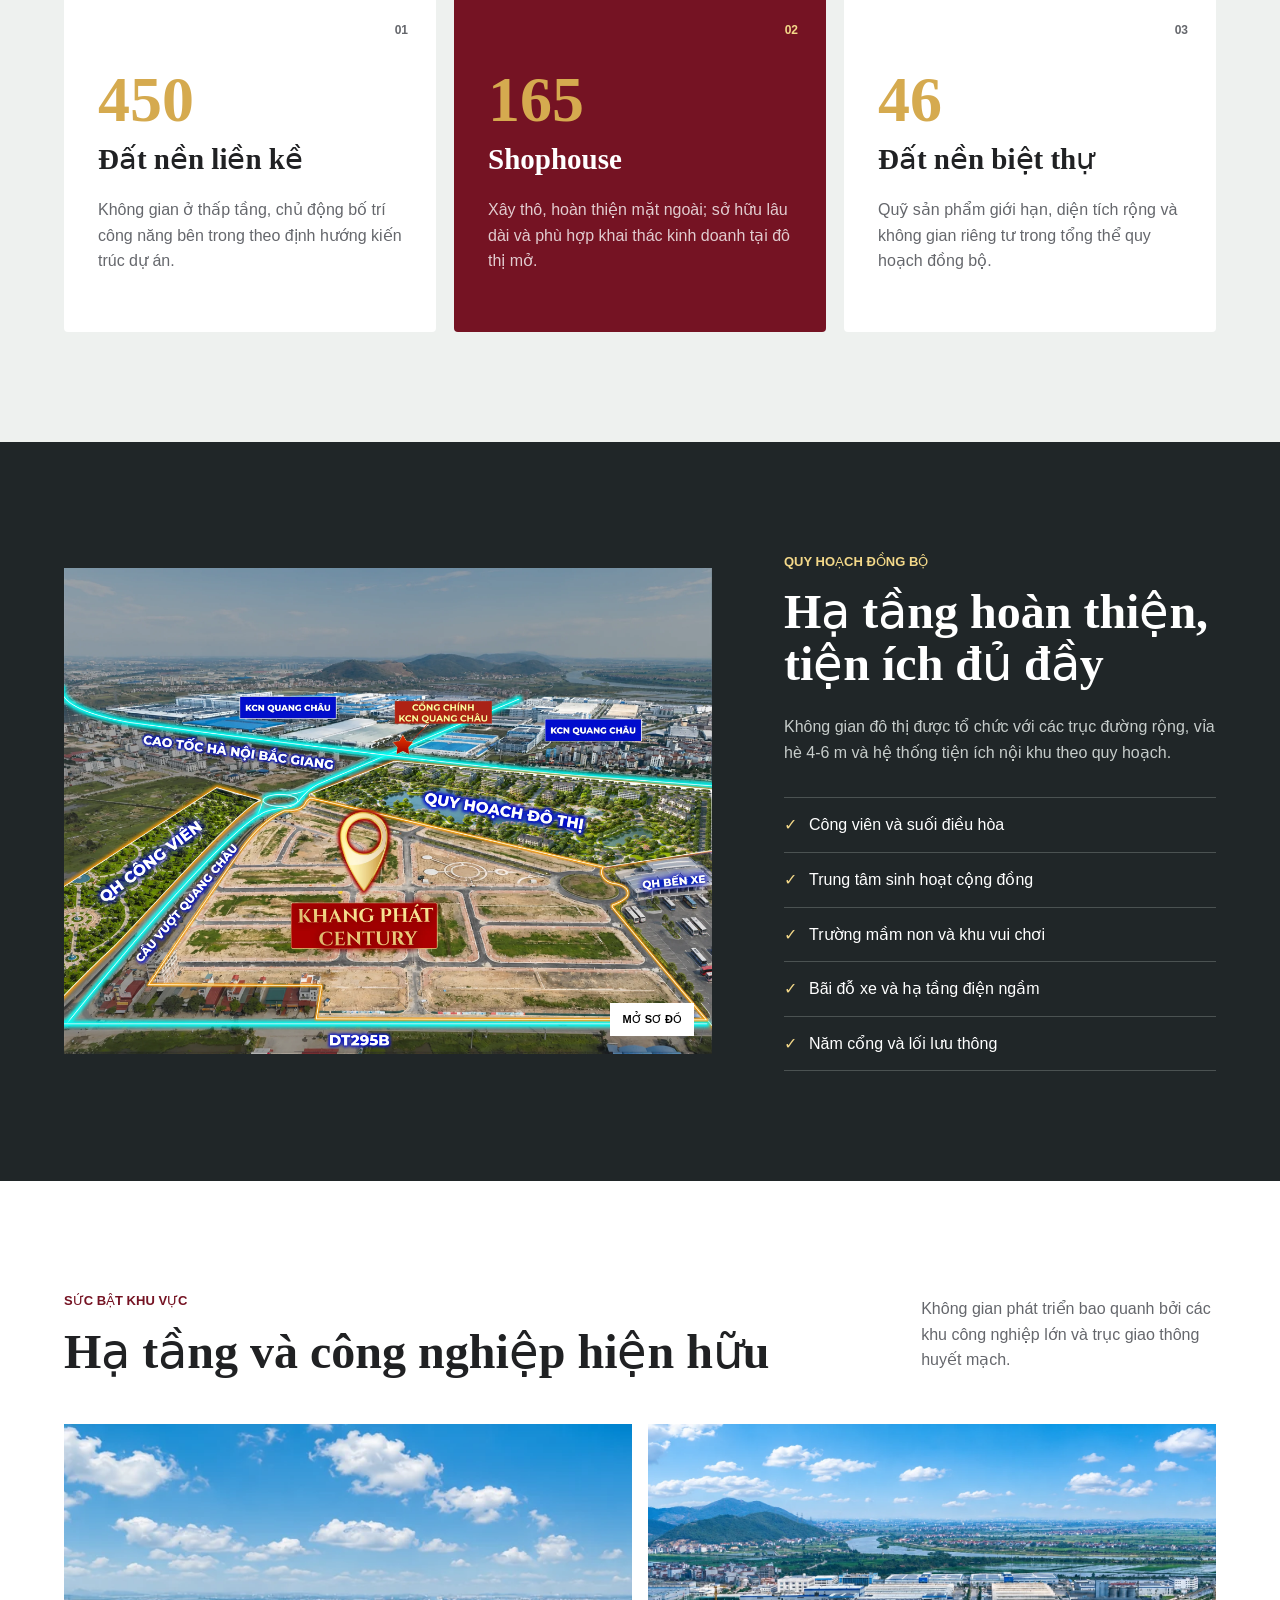
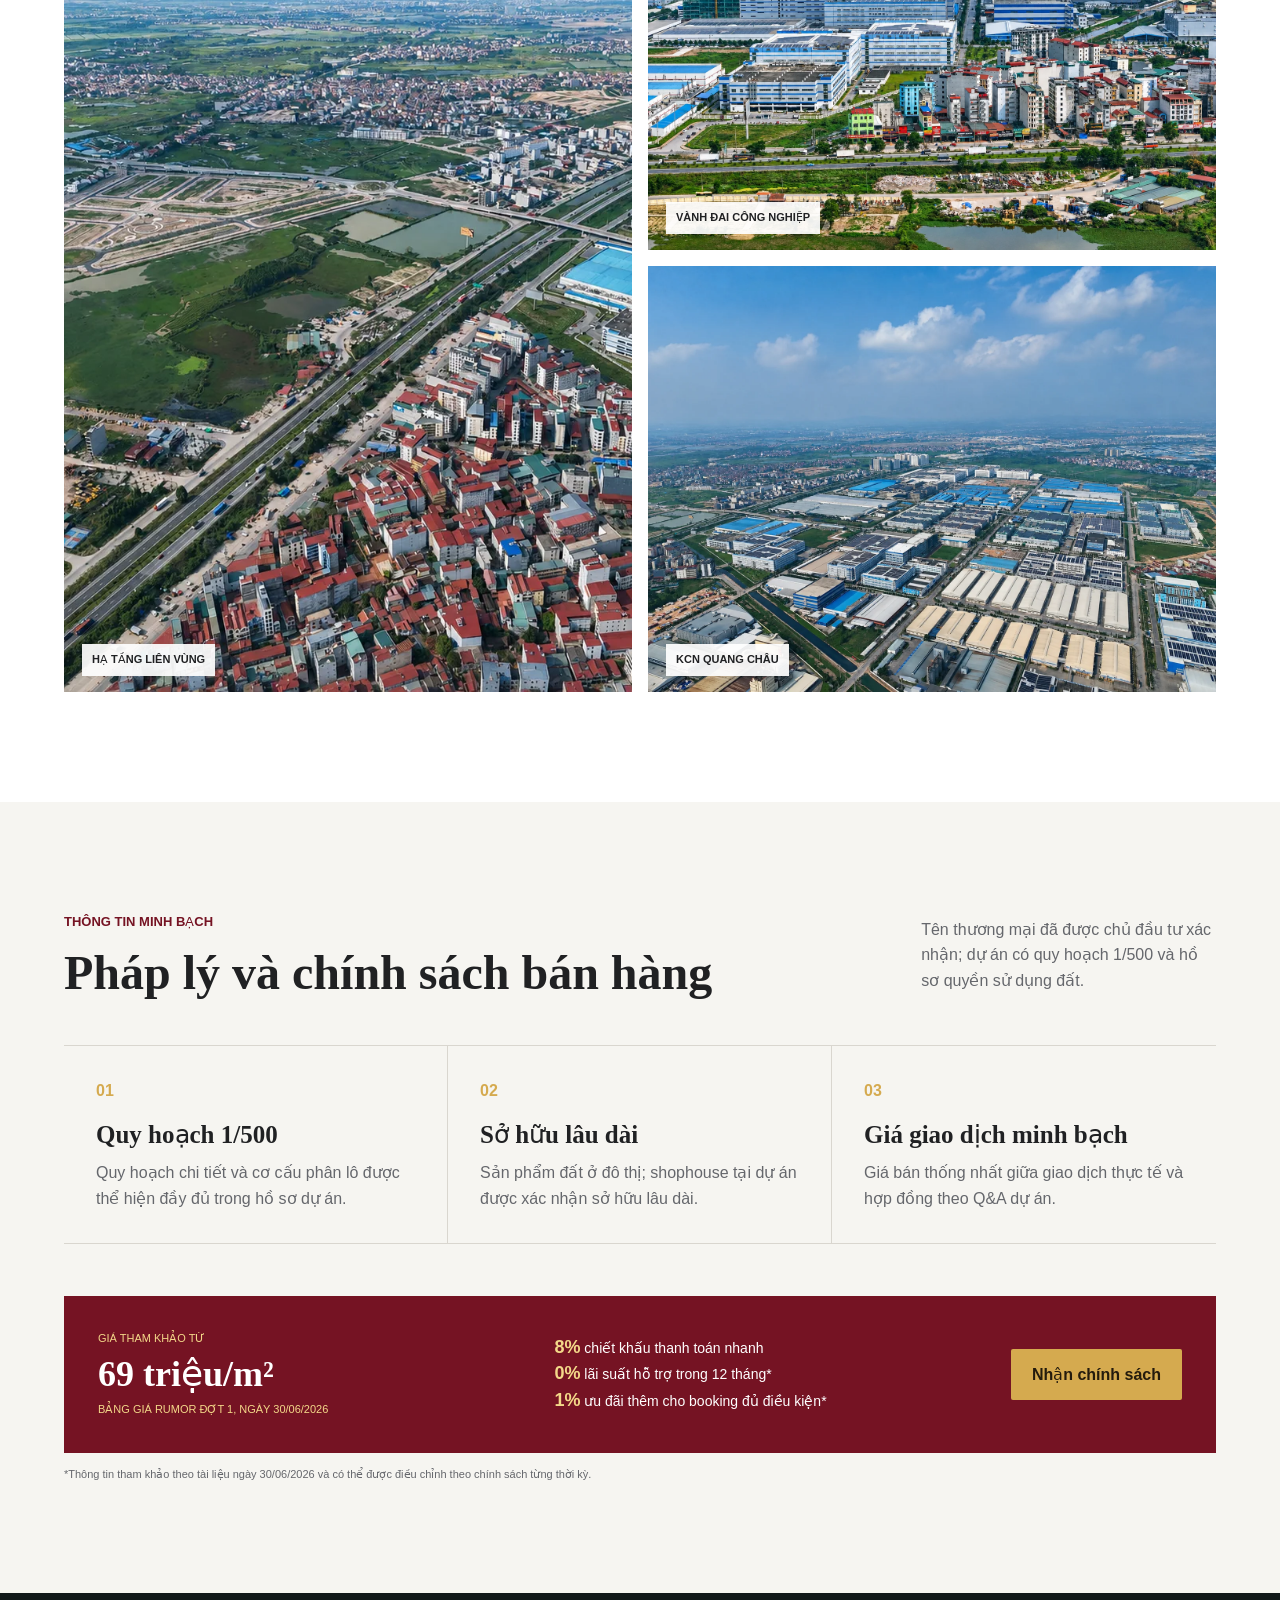
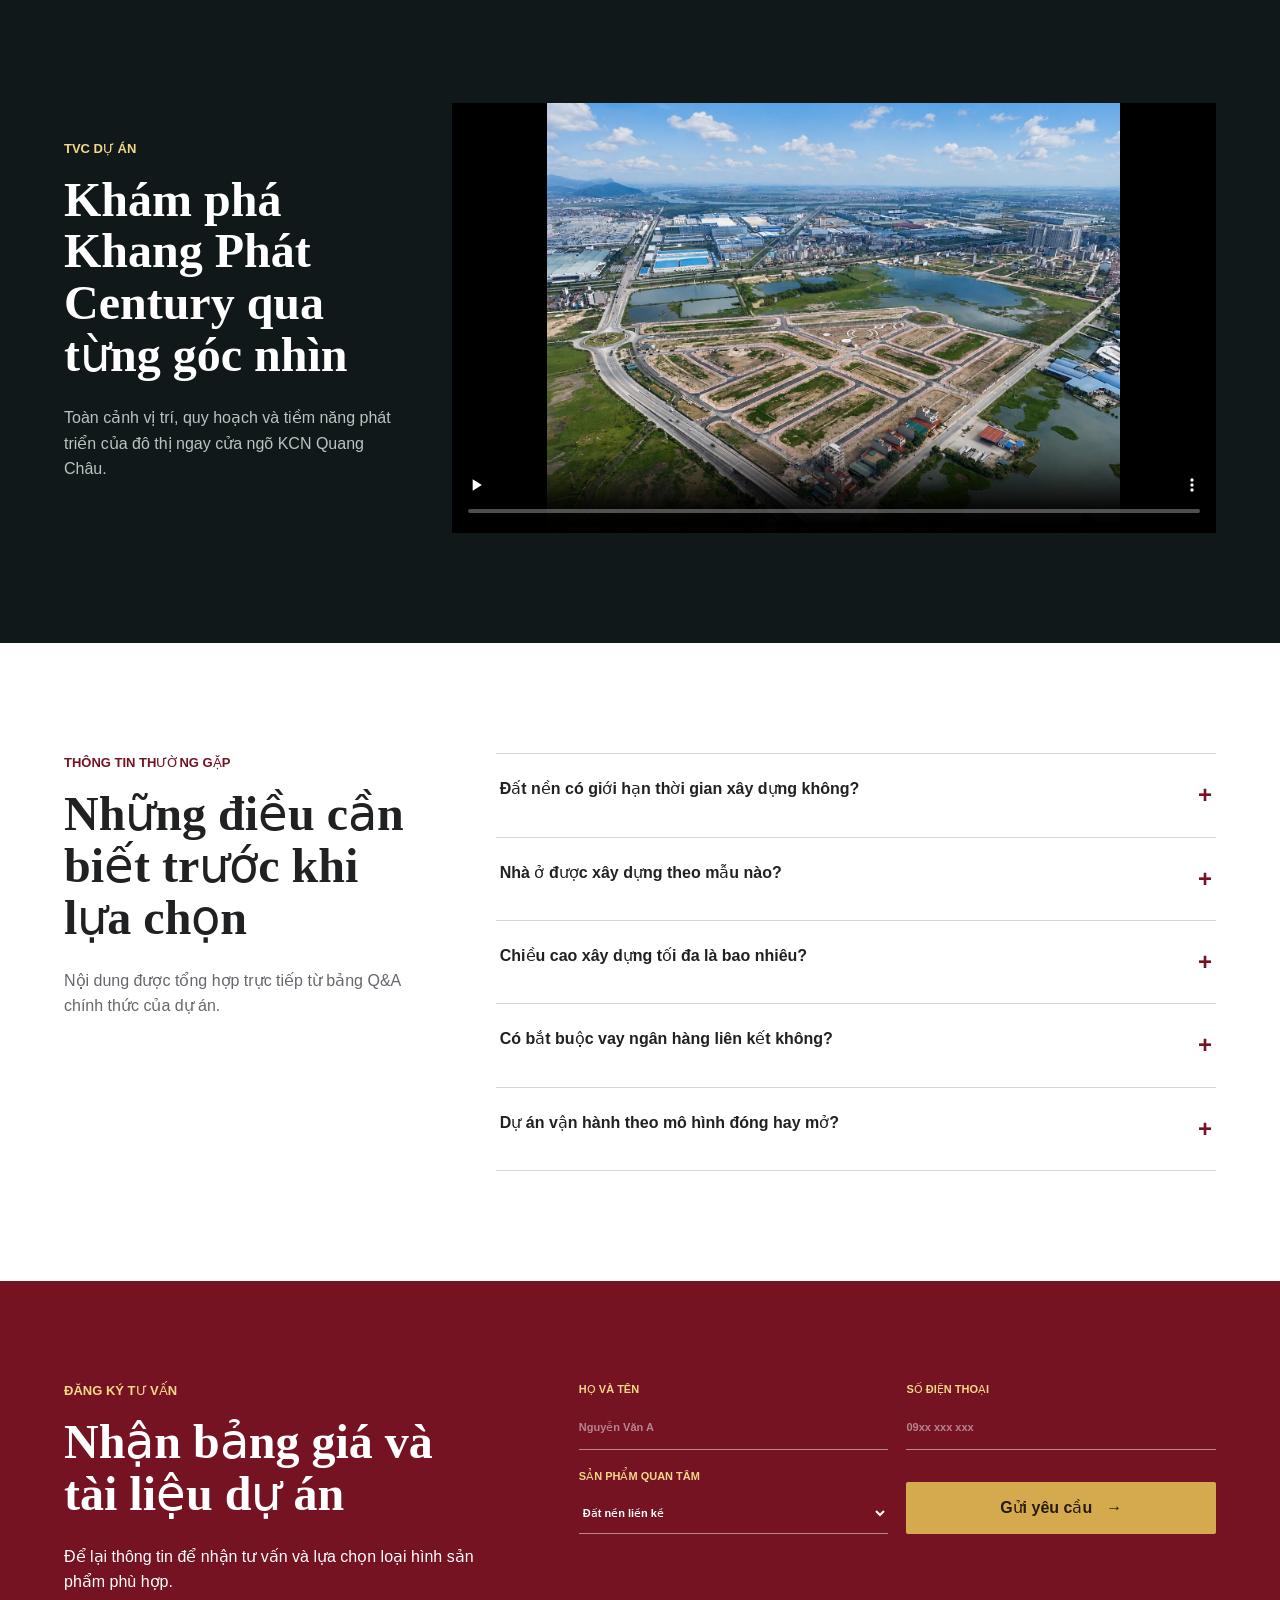
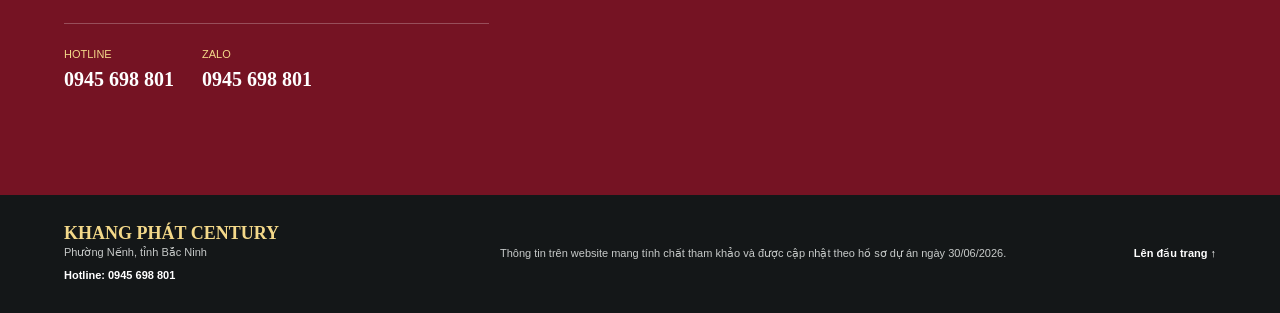
==== commit 86558a18: "Fix brand link to scroll to page top" ====
--- a/index.html
+++ b/index.html
@@ -9,7 +9,8 @@
   <link rel="stylesheet" href="styles.css">
 </head>
 <body>
-  <header class="site-header" id="top">
+  <div class="top-anchor" id="top" aria-hidden="true"></div>
+  <header class="site-header">
     <a class="brand" href="#top" aria-label="Khang Phát Century - về đầu trang">
       <img src="assets/logo.webp" alt="Biểu trưng Khang Phát Century">
       <span><strong>Khang Phát Century</strong><small>Báu vật truyền đời - Sinh lời bền vững</small></span>
--- a/styles.css
+++ b/styles.css
@@ -2,6 +2,7 @@
 *{box-sizing:border-box}
 html{scroll-behavior:smooth;scroll-padding-top:var(--header-h)}
 body{margin:0;color:var(--ink);font-family:var(--font-sans);background:var(--white);line-height:1.6;font-synthesis:none;text-rendering:optimizeLegibility}
+.top-anchor{position:absolute;top:0;left:0;width:1px;height:1px;pointer-events:none}
 body.no-scroll{overflow:hidden}
 img{display:block;max-width:100%}
 button,input,select{font:inherit}
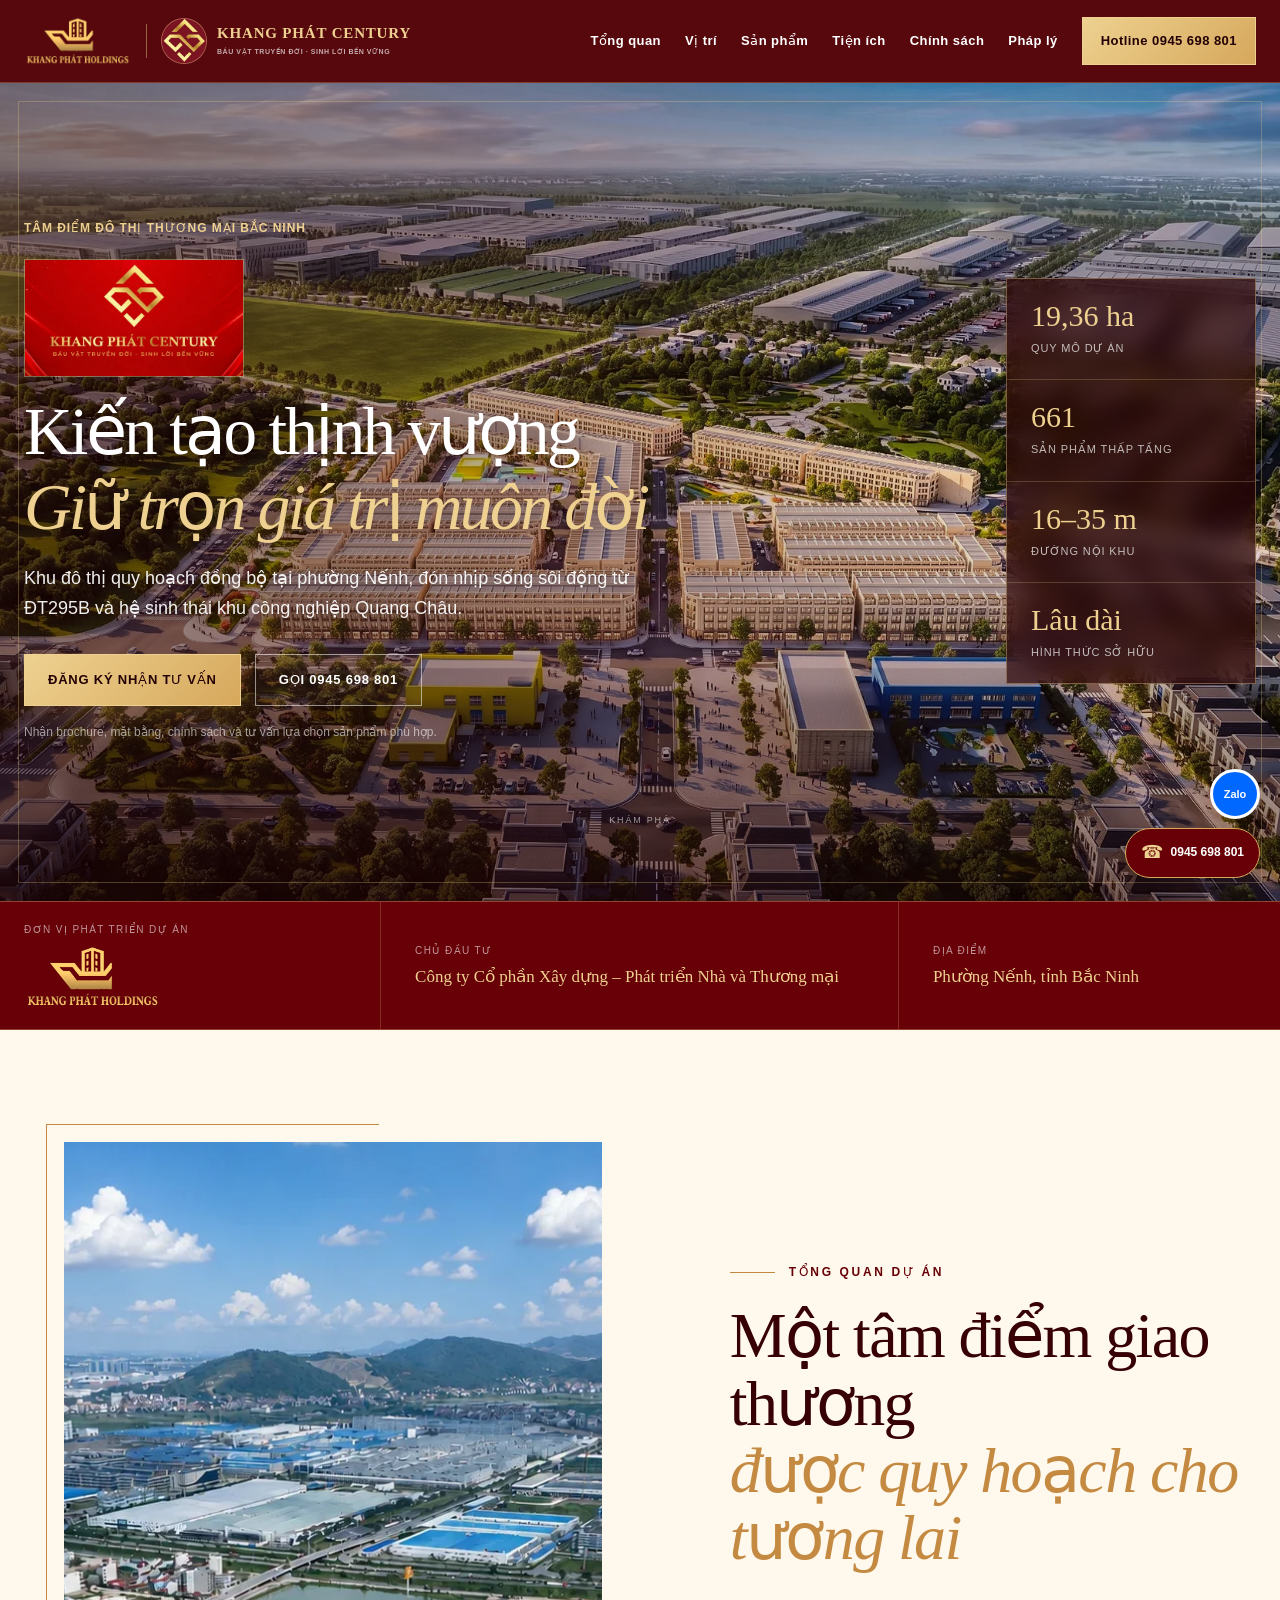
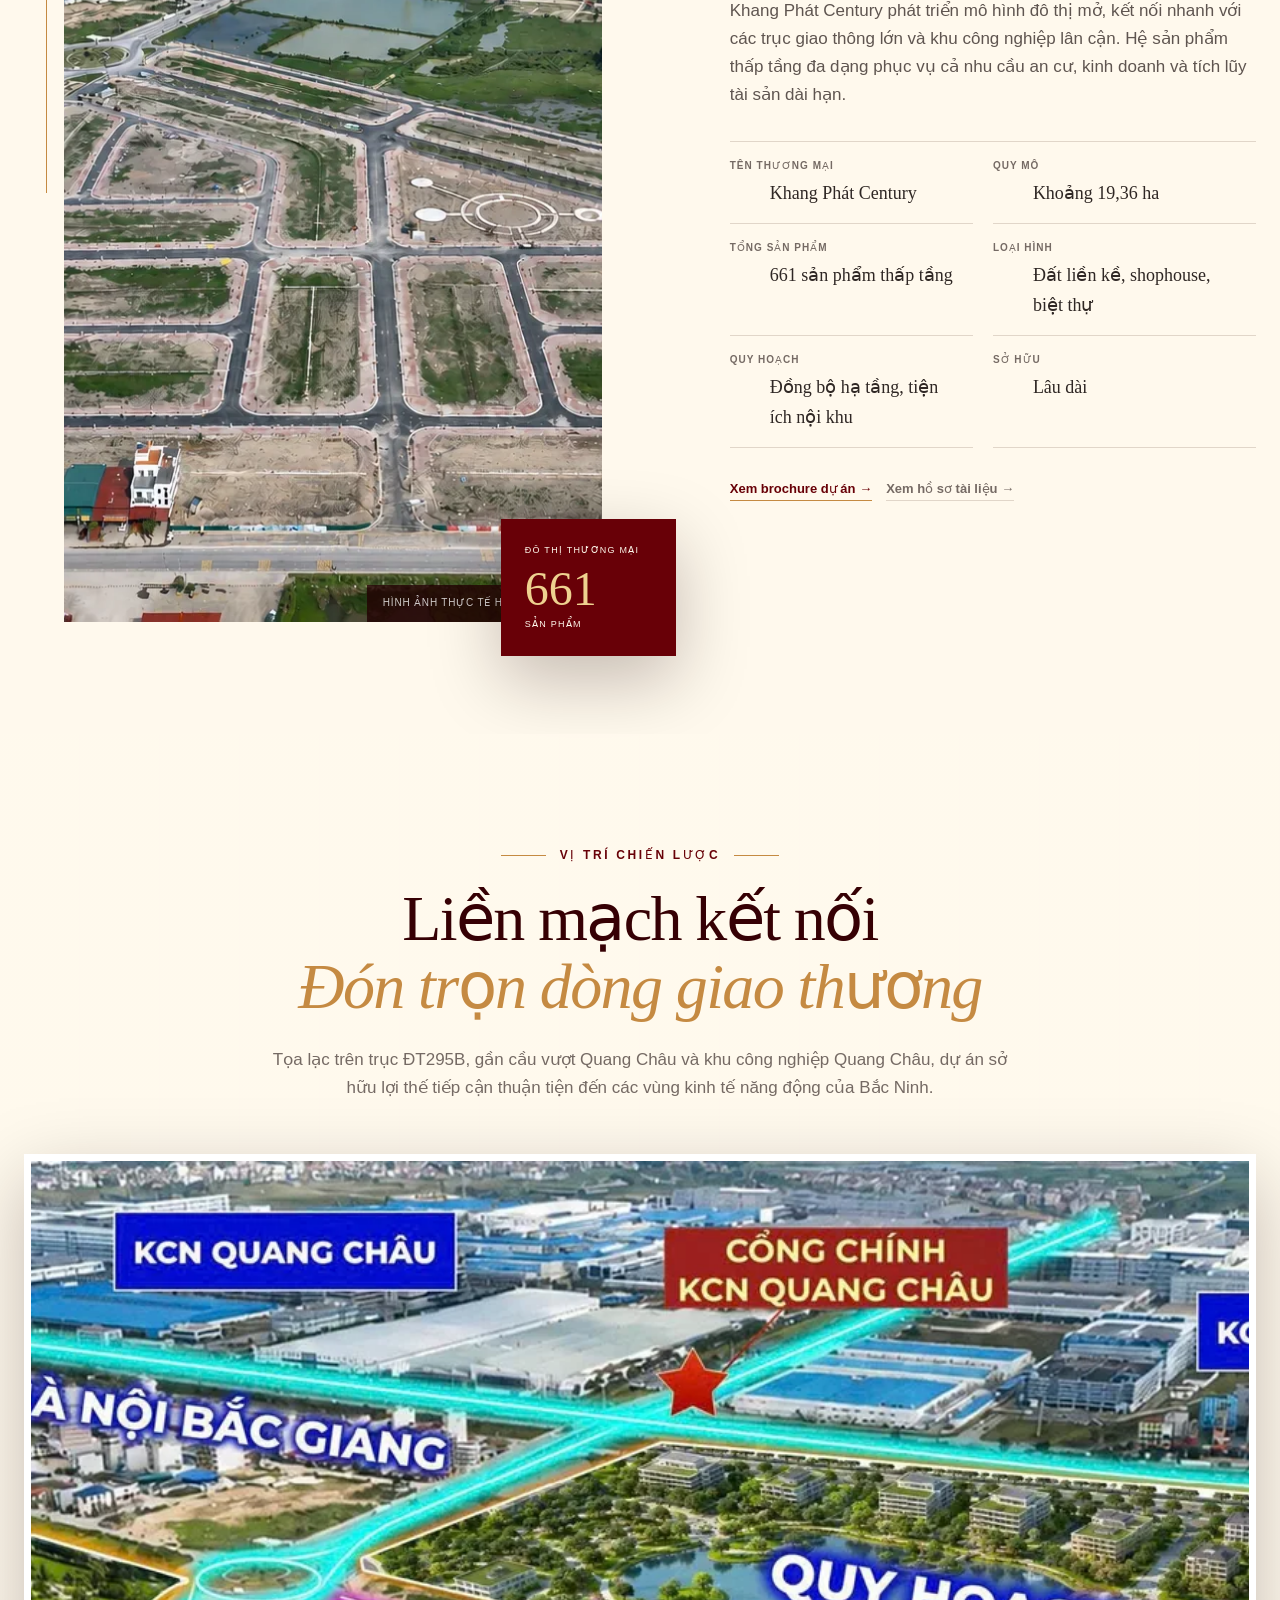
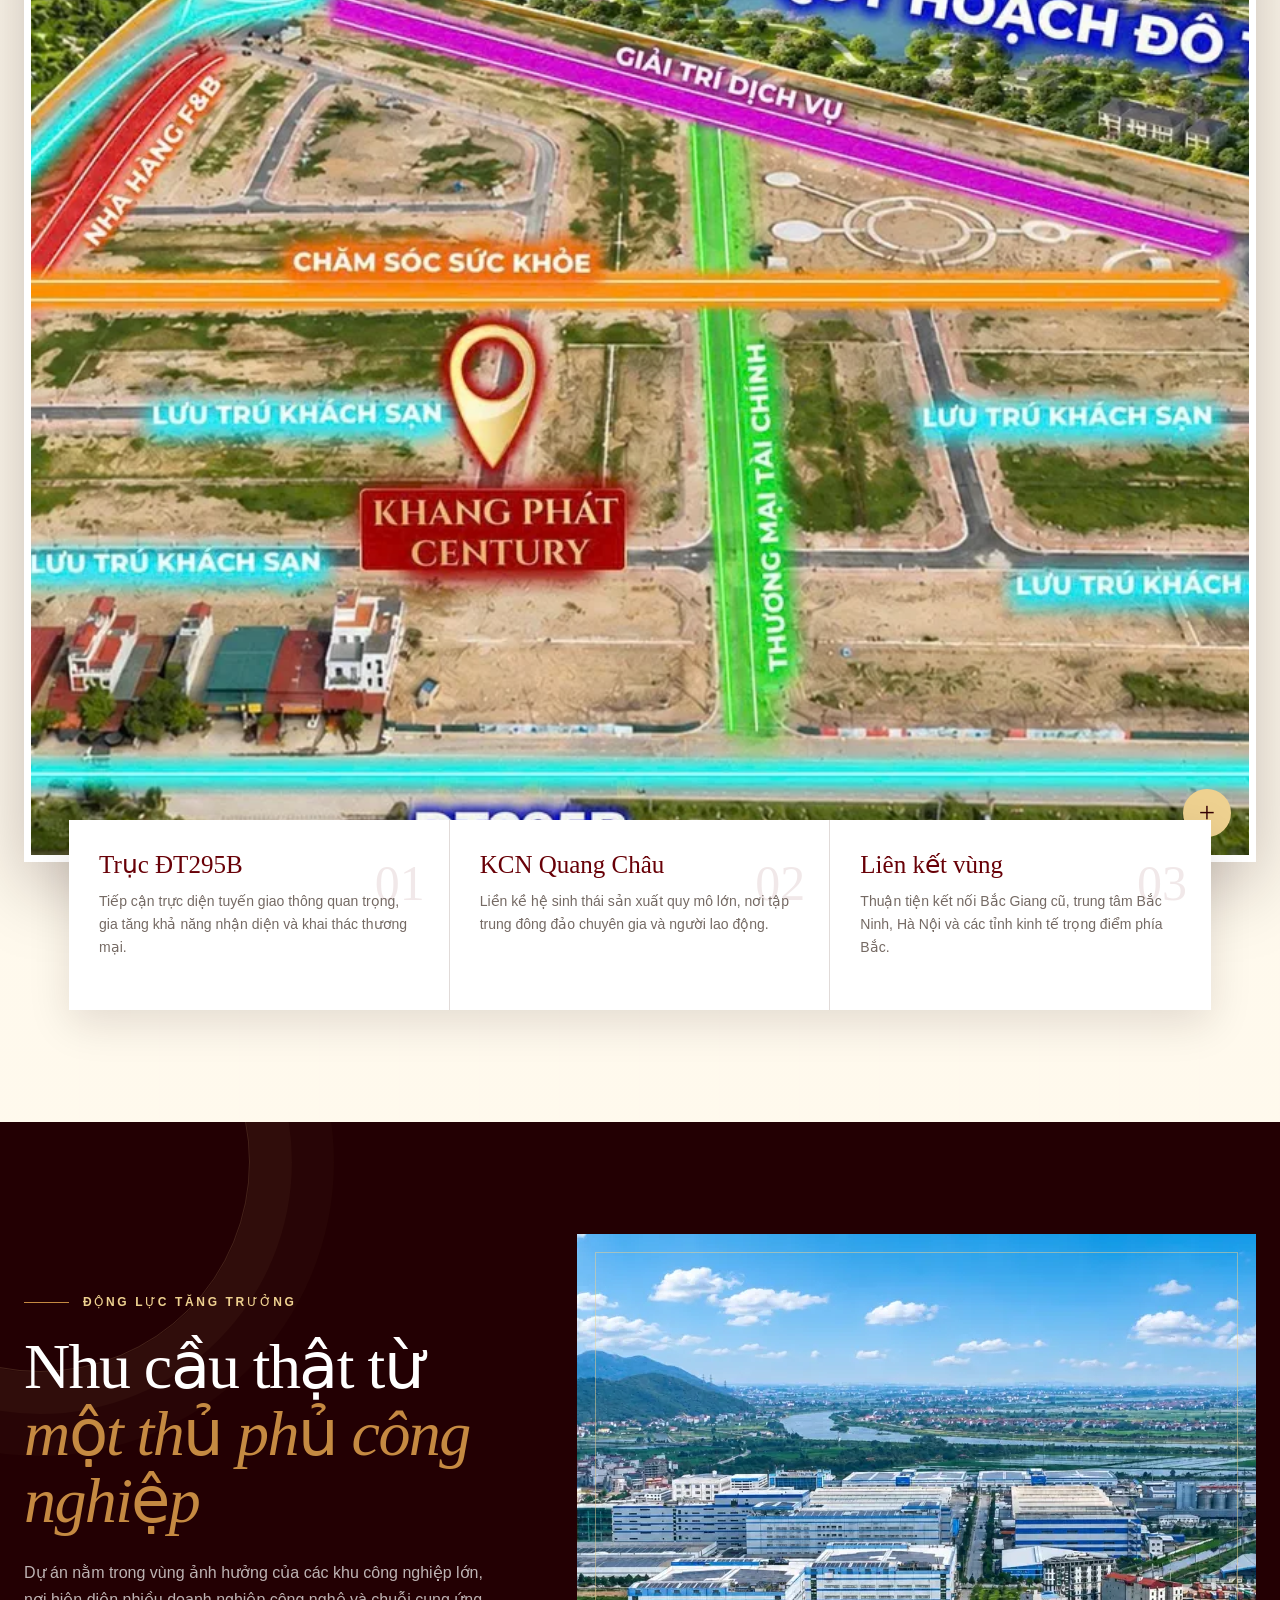
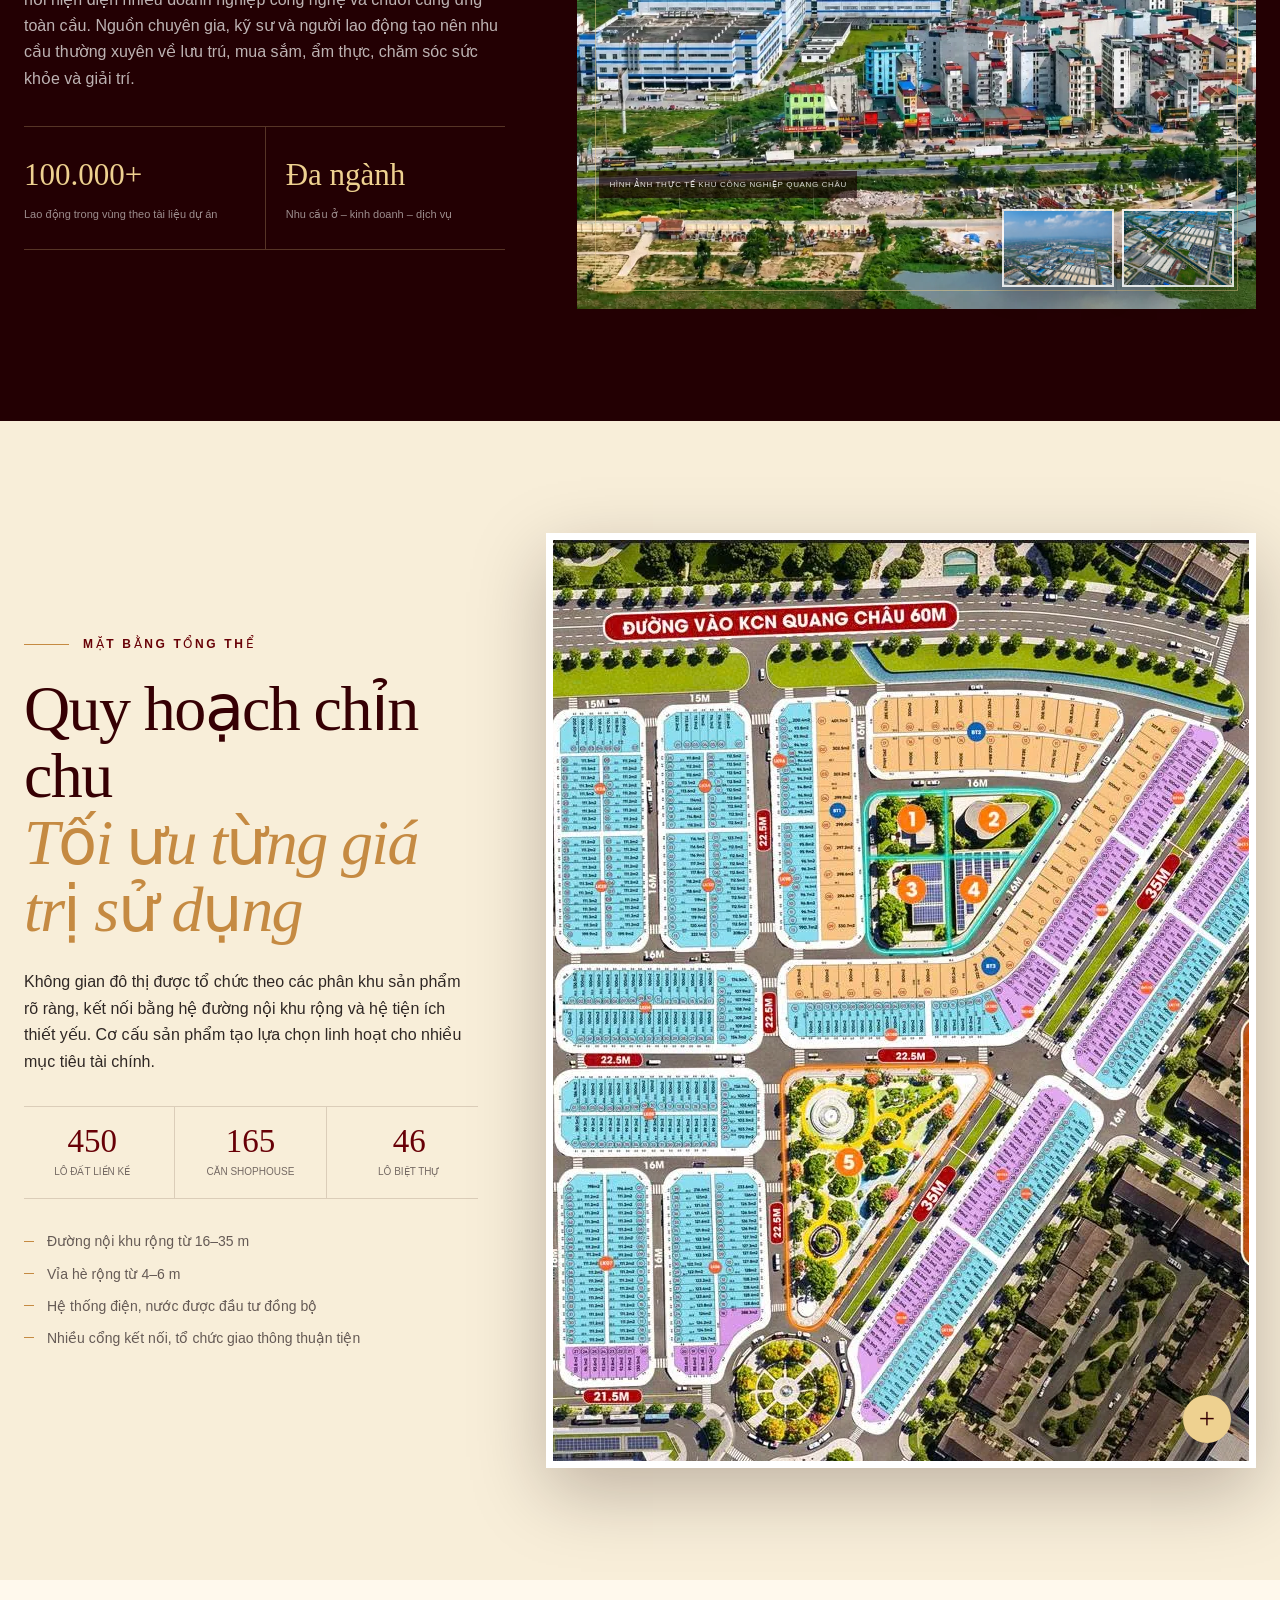
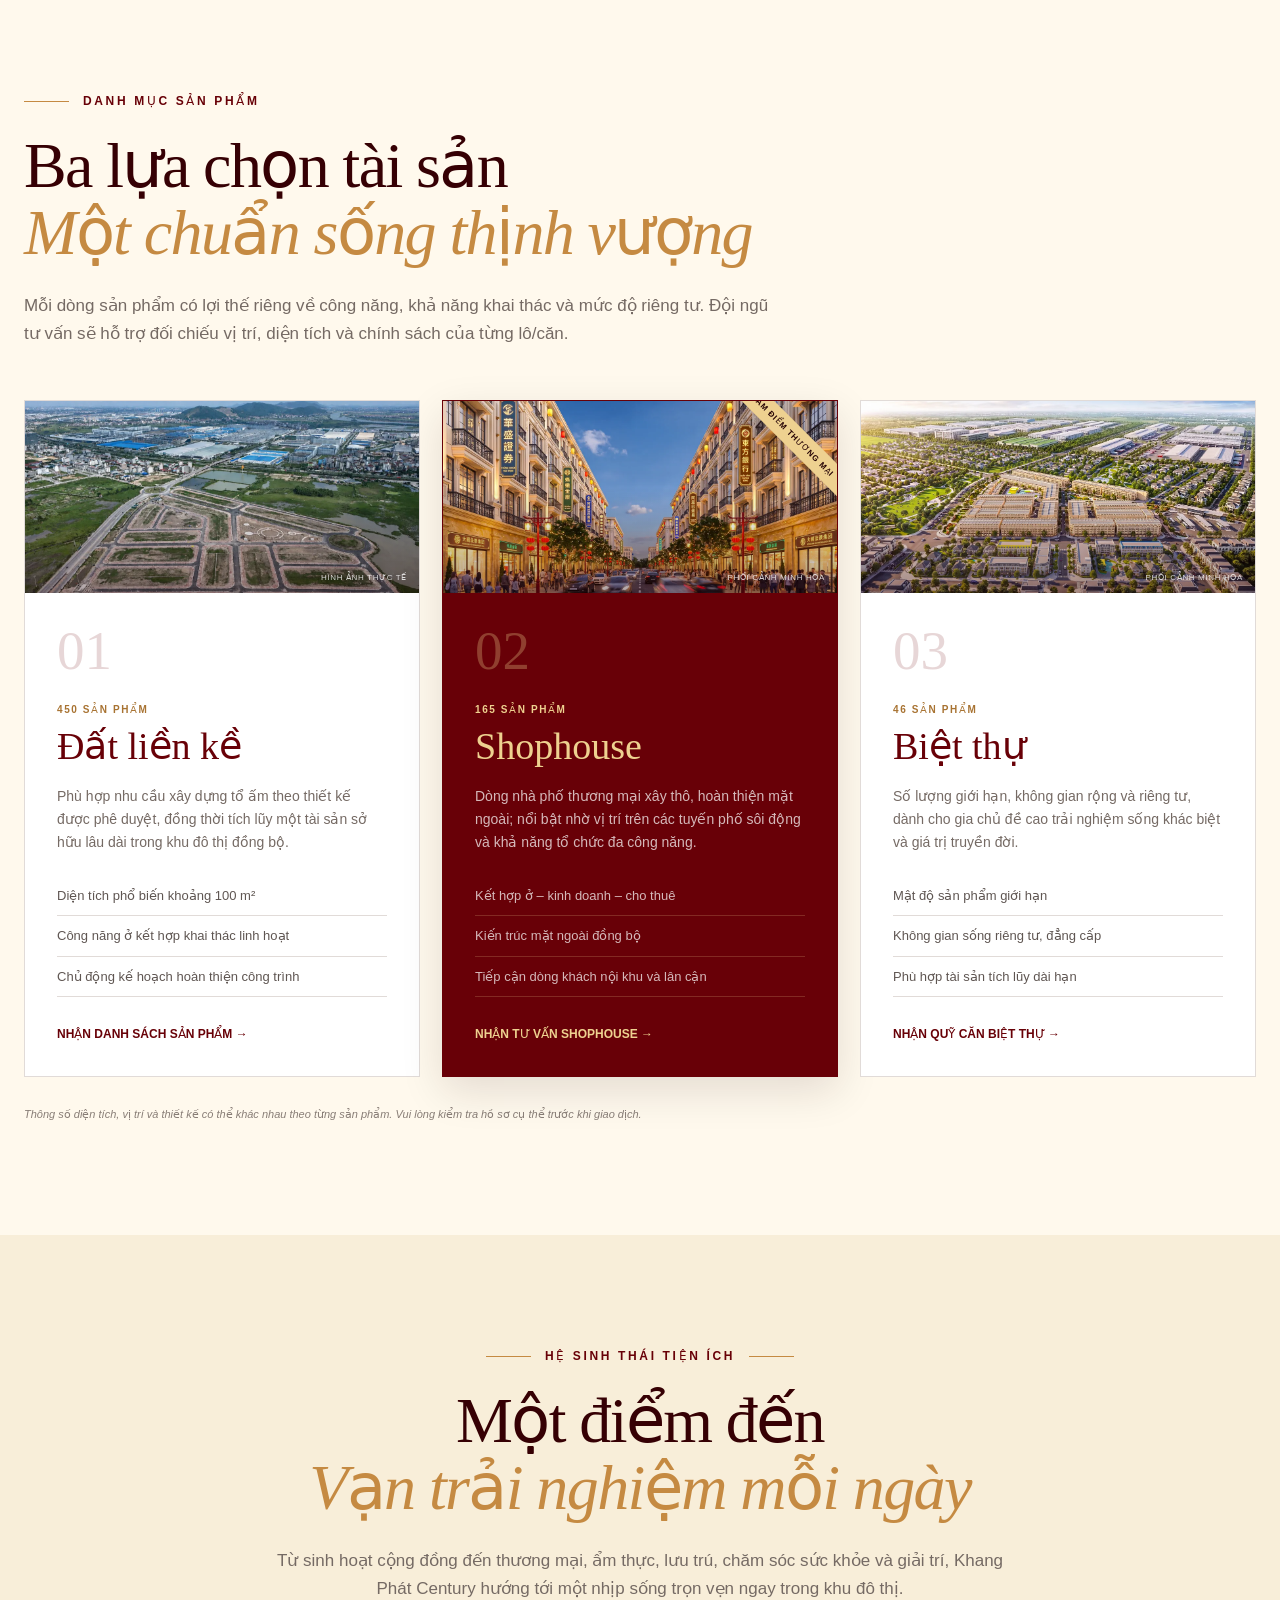
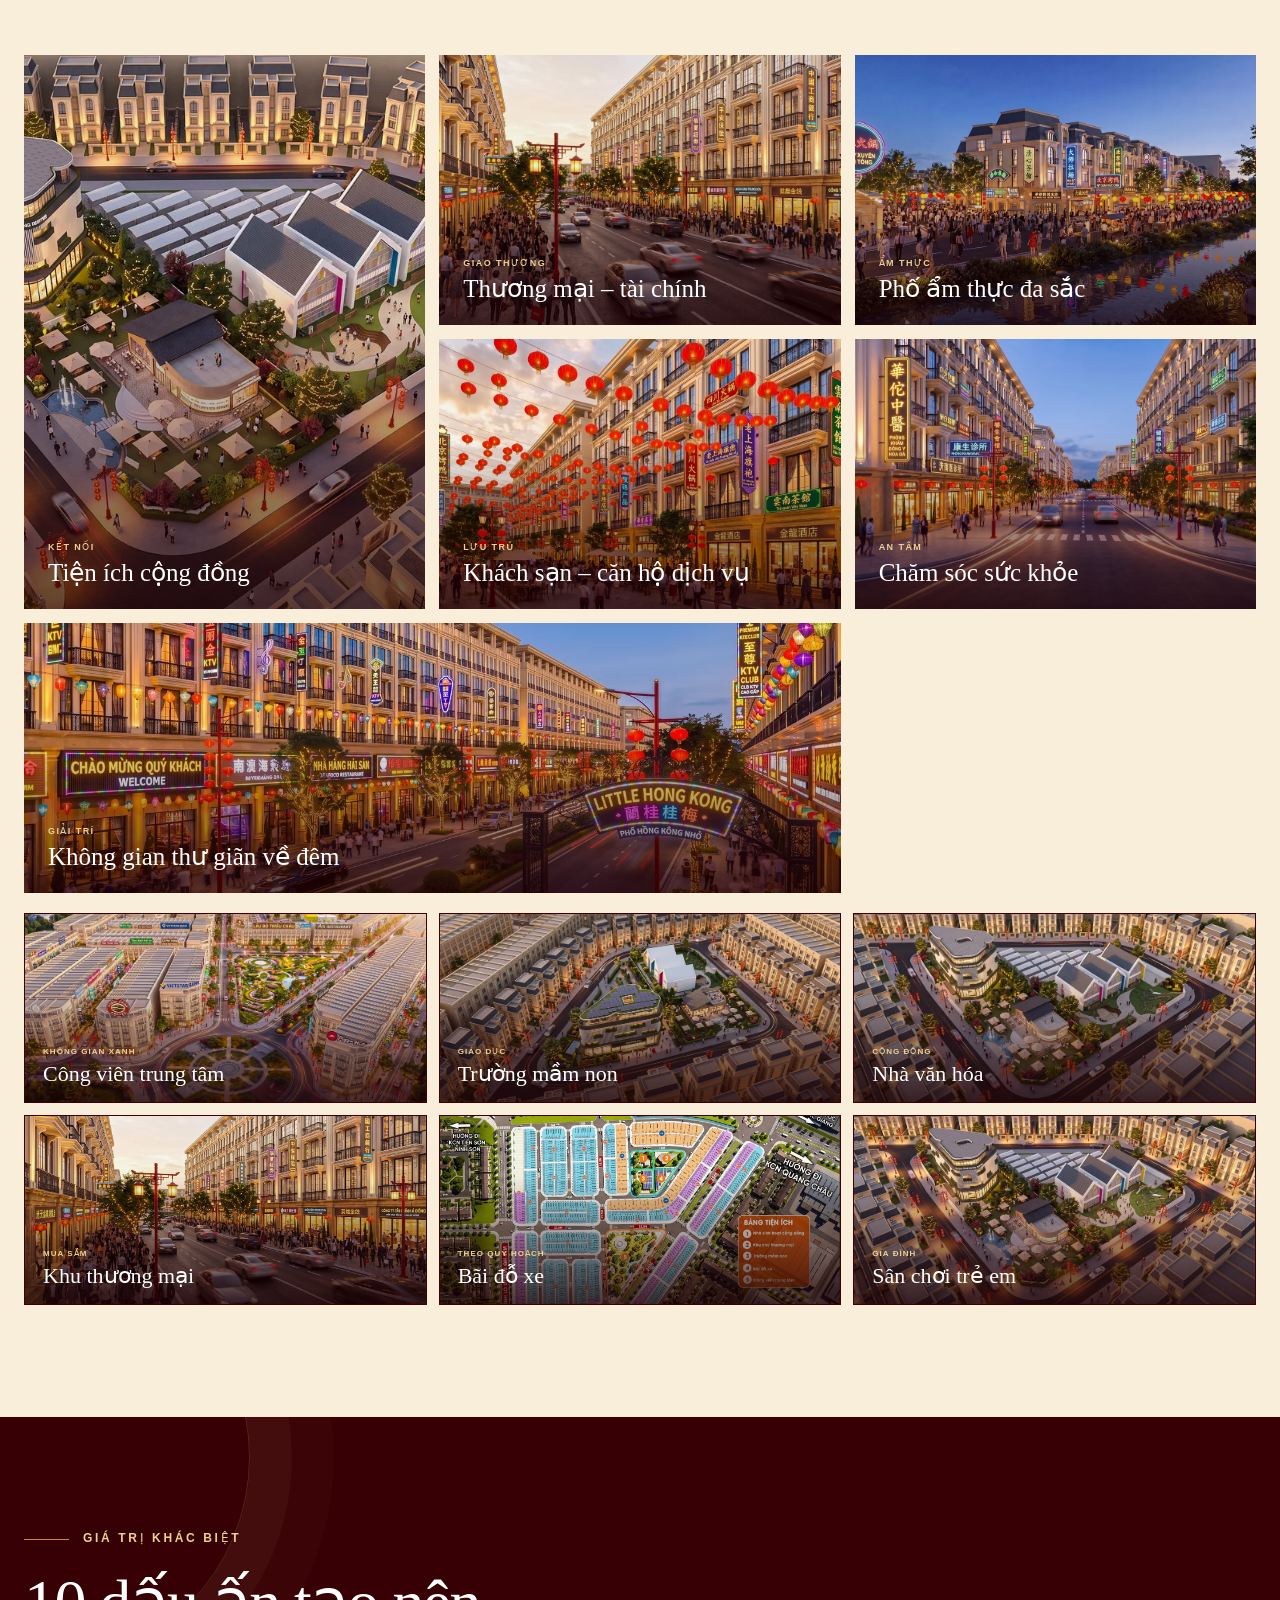
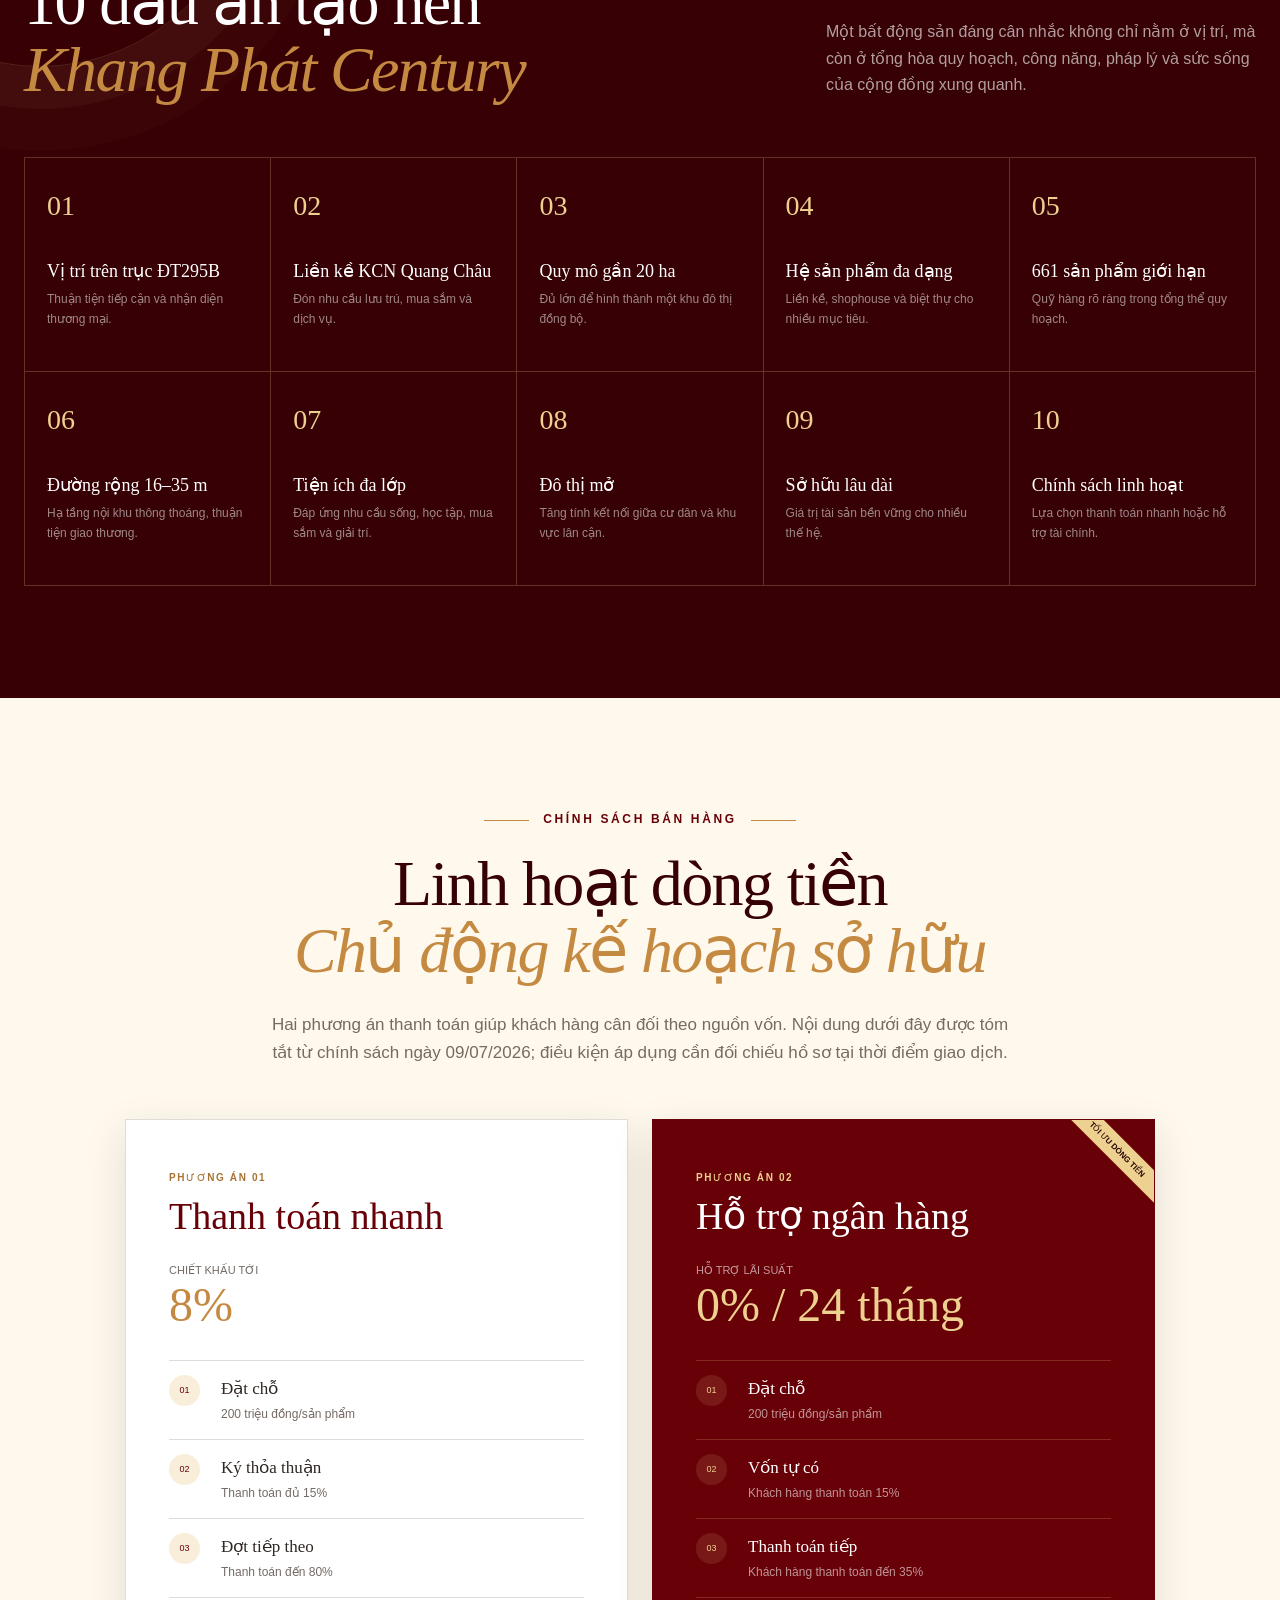
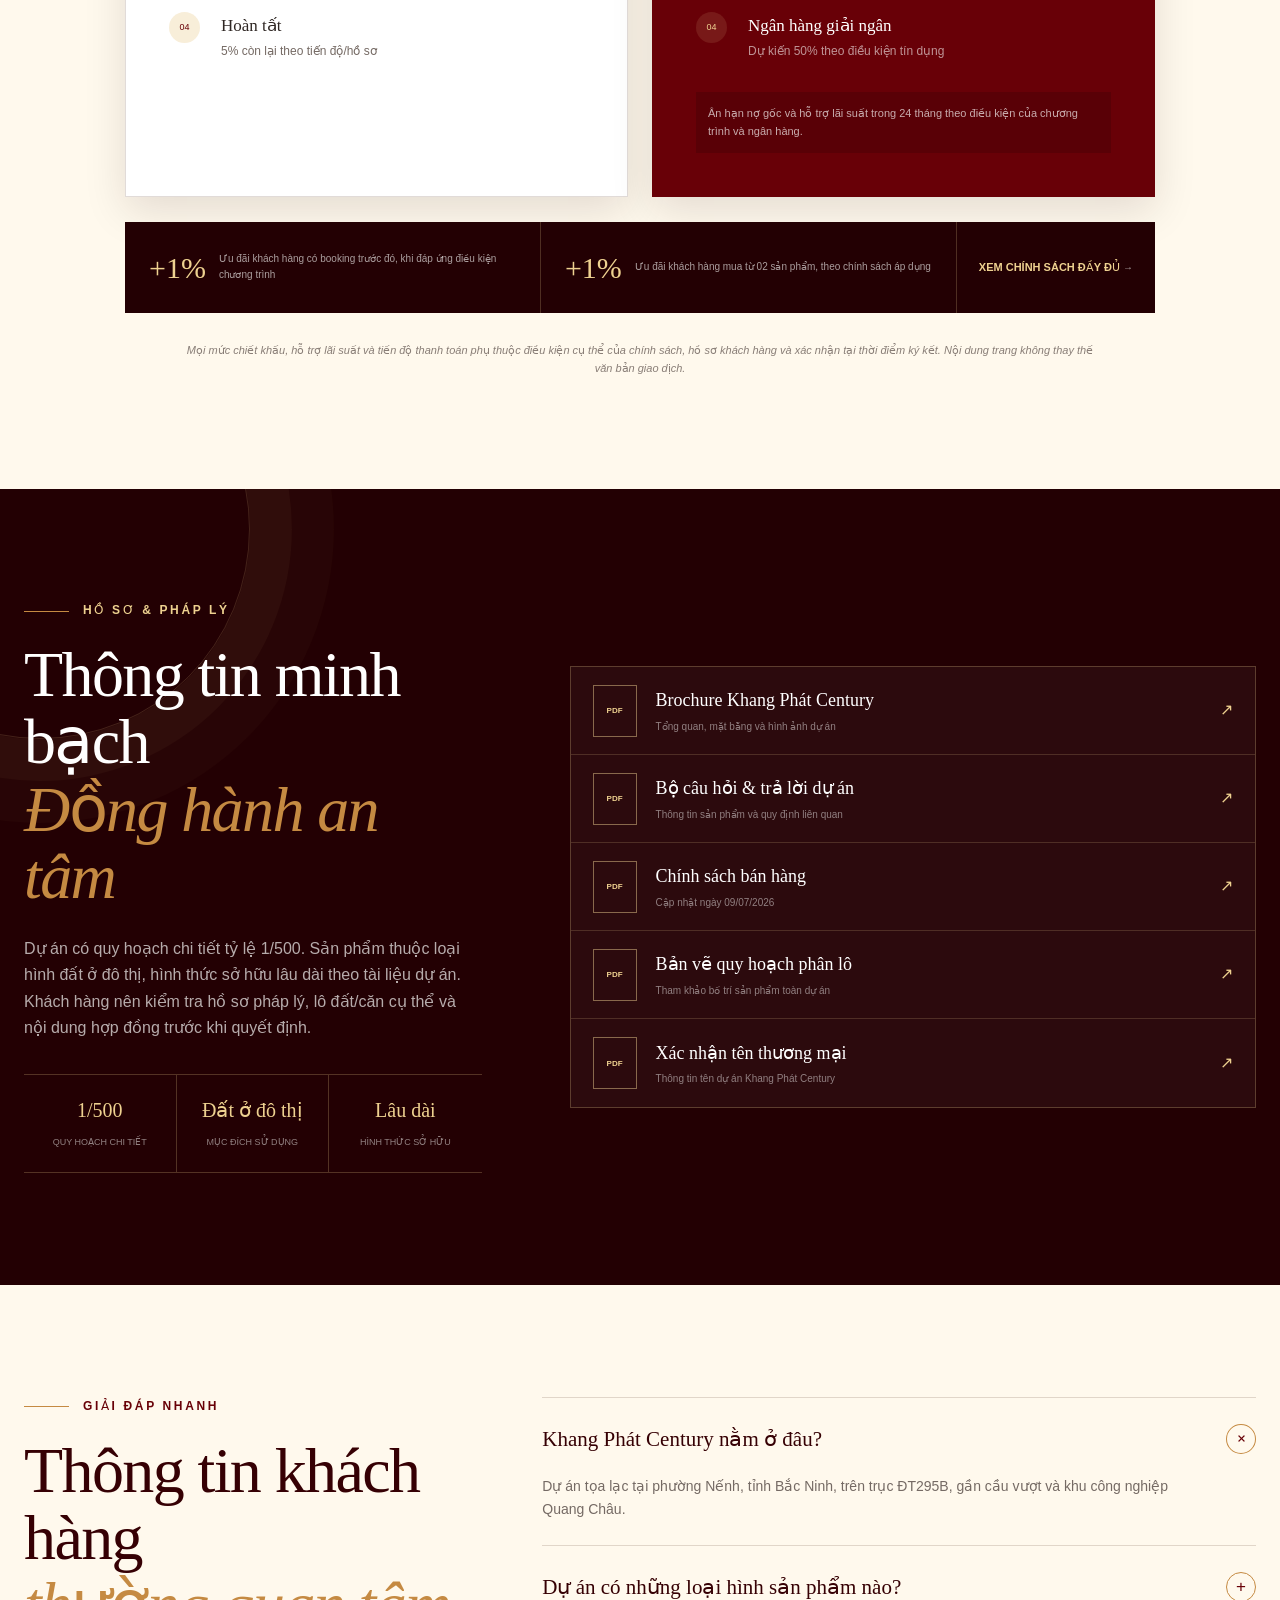
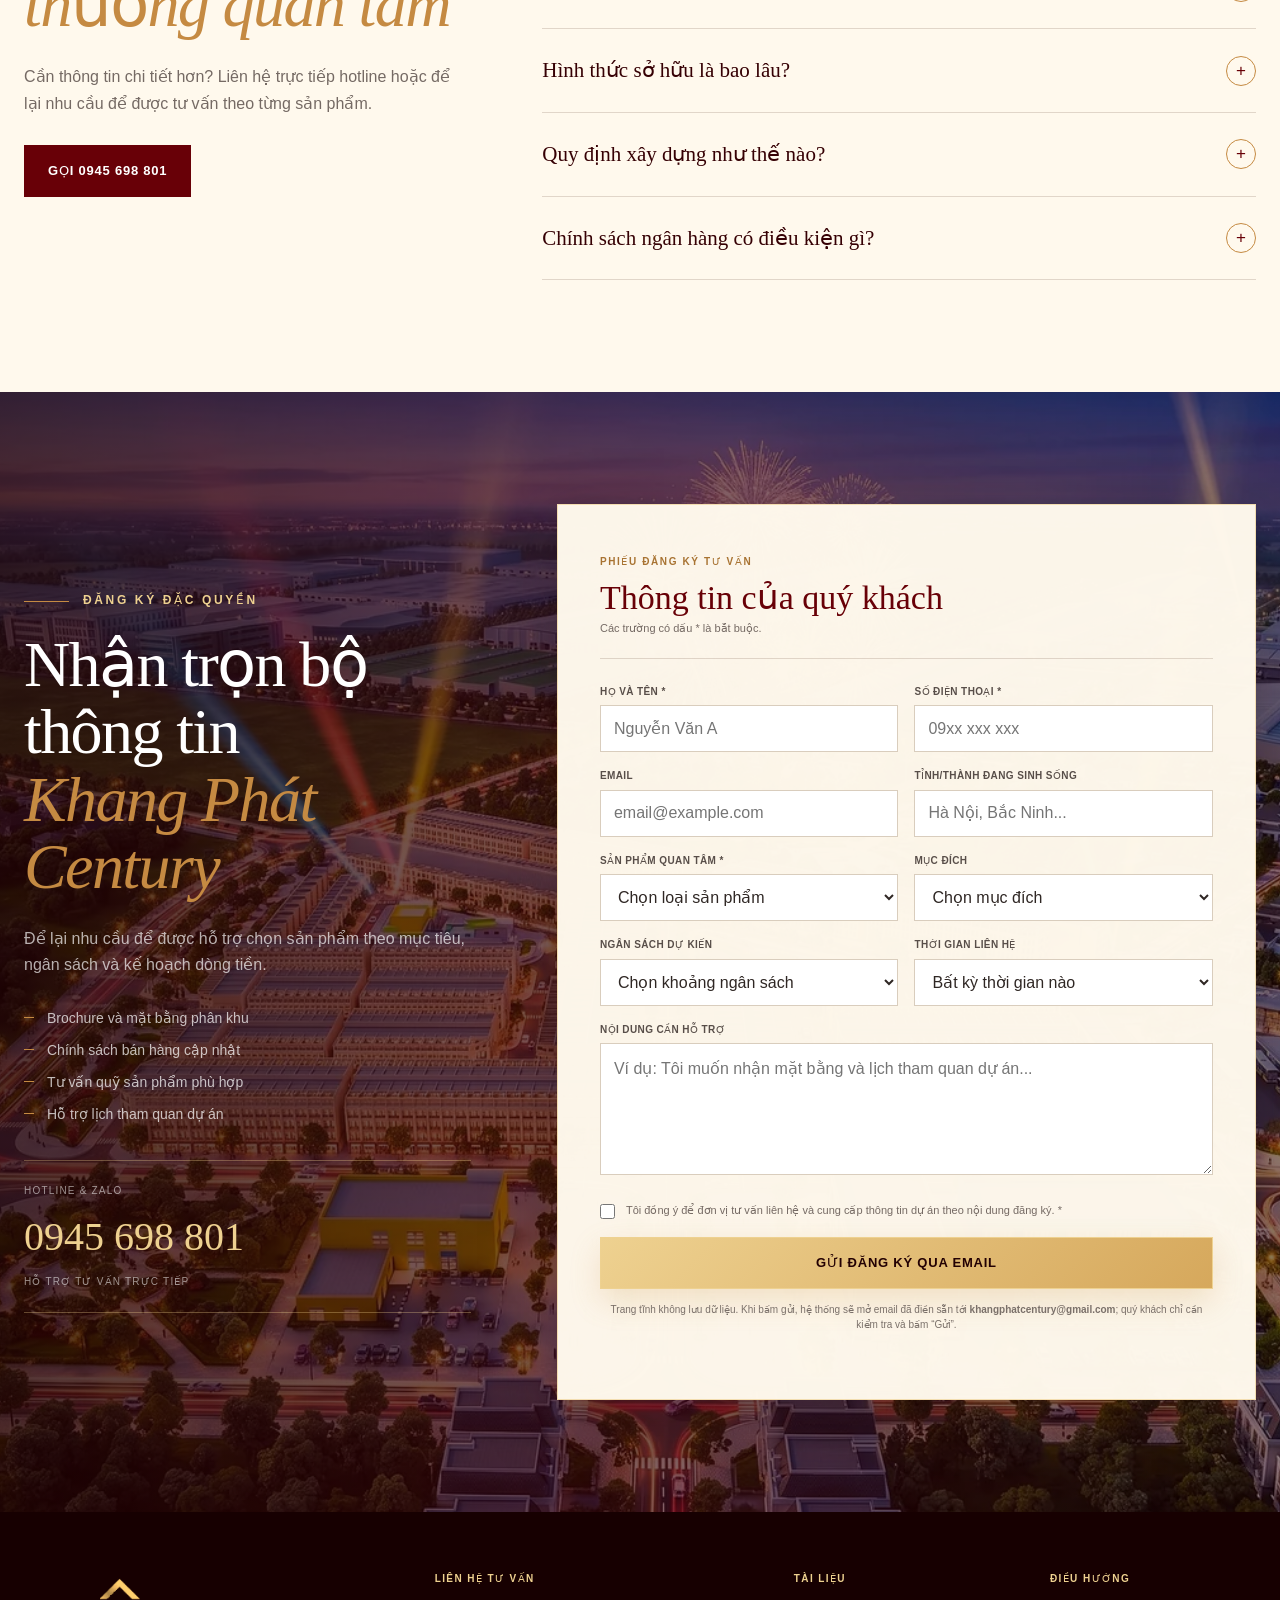
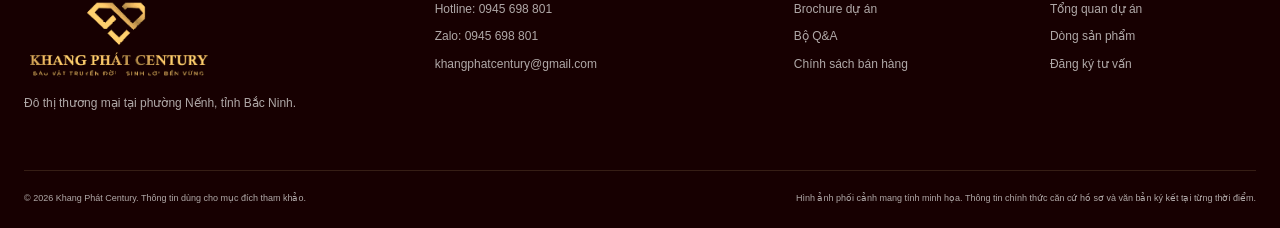
==== commit 1ed55eba: "Redesign landing page and fix project documents" ====
--- a/index.html
+++ b/index.html
@@ -1,204 +1,663 @@
 <!doctype html>
 <html lang="vi">
 <head>
-  <meta charset="utf-8">
-  <meta name="viewport" content="width=device-width, initial-scale=1">
-  <meta name="description" content="Khang Phát Century - khu đô thị 19,36 ha tại phường Nếnh, Bắc Ninh, liền kề KCN Quang Châu.">
-  <title>Khang Phát Century | Bắc Ninh</title>
-  <link rel="icon" href="assets/logo.webp" type="image/webp">
-  <link rel="stylesheet" href="styles.css">
+  <meta charset="UTF-8">
+  <meta name="viewport" content="width=device-width, initial-scale=1.0">
+  <meta name="format-detection" content="telephone=no">
+  <meta name="theme-color" content="#5f0005">
+  <meta name="description" content="Khang Phát Century - tâm điểm đô thị thương mại tại phường Nếnh, Bắc Ninh. Đăng ký nhận thông tin dự án, chính sách và tư vấn sản phẩm.">
+  <title>Khang Phát Century | Đô thị thương mại tại Bắc Ninh</title>
+  <link rel="icon" type="image/webp" href="assets/logos/logo.webp">
+  <link rel="stylesheet" href="assets/css/styles.css">
 </head>
 <body>
-  <div class="top-anchor" id="top" aria-hidden="true"></div>
-  <header class="site-header">
-    <a class="brand" href="#top" aria-label="Khang Phát Century - về đầu trang">
-      <img src="assets/logo.webp" alt="Biểu trưng Khang Phát Century">
-      <span><strong>Khang Phát Century</strong><small>Báu vật truyền đời - Sinh lời bền vững</small></span>
-    </a>
-    <button class="menu-toggle" type="button" aria-label="Mở menu" aria-expanded="false"><span></span><span></span><span></span></button>
-    <nav class="nav" aria-label="Điều hướng chính">
-      <a href="#tong-quan">Tổng quan</a>
-      <a href="#vi-tri">Vị trí</a>
-      <a href="#san-pham">Sản phẩm</a>
-      <a href="#phap-ly">Pháp lý</a>
-      <a class="nav-cta" href="tel:0945698801">Hotline 0945 698 801</a>
-    </nav>
+  <a class="skip-link" href="#main-content">Đi đến nội dung chính</a>
+
+  <header class="site-header" id="site-header">
+    <div class="container header__inner">
+      <a class="brand" href="#trang-chu" aria-label="Khang Phát Century - Trang chủ">
+        <img class="brand__developer-logo" src="assets/logos/logo-khang-phat-holdings-transparent.png" alt="Khang Phát Holdings" width="460" height="217">
+        <span class="brand__divider" aria-hidden="true"></span>
+        <span class="brand__project-identity">
+          <span class="brand__project-symbol" aria-hidden="true">
+            <img src="assets/logos/logo.webp" alt="" width="1000" height="1000">
+          </span>
+          <span class="brand__project-copy">
+            <strong>Khang Phát Century</strong>
+            <small>Báu vật truyền đời · Sinh lời bền vững</small>
+          </span>
+        </span>
+      </a>
+
+      <button class="menu-toggle" type="button" aria-expanded="false" aria-controls="primary-nav" aria-label="Mở menu">
+        <span></span><span></span><span></span>
+      </button>
+
+      <nav class="primary-nav" id="primary-nav" aria-label="Điều hướng chính">
+        <a href="#tong-quan">Tổng quan</a>
+        <a href="#vi-tri">Vị trí</a>
+        <a href="#san-pham">Sản phẩm</a>
+        <a href="#tien-ich">Tiện ích</a>
+        <a href="#chinh-sach">Chính sách</a>
+        <a href="#phap-ly">Pháp lý</a>
+        <a class="nav-cta" href="tel:0945698801">Hotline 0945 698 801</a>
+      </nav>
+    </div>
   </header>
 
-  <main>
-    <section class="hero" aria-labelledby="hero-title">
-      <div class="hero-overlay"></div>
-      <div class="hero-content reveal">
-        <p class="eyebrow light">Khu đô thị mới tại phường Nếnh, Bắc Ninh</p>
-        <h1 id="hero-title">Khang Phát Century</h1>
-        <p class="hero-copy">Tâm điểm đô thị kinh doanh bên KCN Quang Châu, kết nối trực tiếp ĐT295B và cao tốc Hà Nội - Bắc Giang.</p>
-        <div class="hero-actions">
-          <a class="button button-gold" href="#lien-he">Nhận bảng giá <span aria-hidden="true">→</span></a>
-          <a class="button button-ghost" href="#vi-tri">Khám phá vị trí</a>
-        </div>
-      </div>
-      <a class="hero-next" href="#tong-quan" aria-label="Xem tổng quan dự án">Khám phá <span aria-hidden="true">↓</span></a>
-    </section>
-
-    <section class="facts" aria-label="Thông số dự án">
-      <div><strong>19,36 ha</strong><span>Quy mô dự án</span></div>
-      <div><strong>661</strong><span>Sản phẩm thấp tầng</span></div>
-      <div><strong>16-35 m</strong><span>Đường nội khu</span></div>
-      <div><strong>Lâu dài</strong><span>Hình thức sở hữu</span></div>
-    </section>
-
-    <section class="section overview" id="tong-quan">
-      <div class="section-inner split">
-        <div class="overview-copy reveal">
-          <p class="eyebrow">Tổng quan dự án</p>
-          <h2>Một đô thị mở giữa nhịp sống công nghiệp</h2>
-          <p>Khang Phát Century tọa lạc trên mặt đường ĐT295B, ngay cửa ngõ KCN Quang Châu. Dự án được định hướng thành khu đô thị kinh doanh sầm uất, phục vụ nhu cầu ở, thương mại và khai thác dòng tiền của cộng đồng chuyên gia, kỹ sư trong khu vực.</p>
-          <dl class="project-details">
-            <div><dt>Tên pháp lý</dt><dd>Khu đô thị mới phía Nam thị trấn Nếnh - Việt Yên</dd></div>
-            <div><dt>Chủ đầu tư</dt><dd>CTCP Xây dựng - Phát triển Nhà và Thương mại</dd></div>
-            <div><dt>Đơn vị phát triển</dt><dd>Khang Phát Holdings</dd></div>
-            <div><dt>Hạ tầng</dt><dd>Đường nhựa, vỉa hè, điện ngầm, cấp nước đồng bộ</dd></div>
+  <main id="main-content">
+    <section class="hero" id="trang-chu" aria-labelledby="hero-title">
+      <picture class="hero__media">
+        <source media="(max-width: 700px)" srcset="assets/images/hero-khang-phat-century-960.webp">
+        <img src="assets/images/hero-khang-phat-century-1920.webp" alt="Phối cảnh tổng thể Khang Phát Century trong hệ sinh thái khu công nghiệp Quang Châu" width="1920" height="1080" fetchpriority="high">
+      </picture>
+      <div class="hero__overlay" aria-hidden="true"></div>
+      <div class="container hero__content">
+        <div class="hero__copy reveal">
+          <p class="hero__eyebrow">Tâm điểm đô thị thương mại Bắc Ninh</p>
+          <img class="hero__project-logo" src="assets/logos/brand.webp" alt="Khang Phát Century - Báu vật truyền đời, sinh lời bền vững" width="1080" height="1080">
+          <h1 id="hero-title"><span>Kiến tạo thịnh vượng</span><em>Giữ trọn giá trị muôn đời</em></h1>
+          <p class="hero__lead">Khu đô thị quy hoạch đồng bộ tại phường Nếnh, đón nhịp sống sôi động từ ĐT295B và hệ sinh thái khu công nghiệp Quang Châu.</p>
+          <div class="hero__actions">
+            <a class="button button--gold" href="#dang-ky">Đăng ký nhận tư vấn</a>
+            <a class="button button--outline-light" href="tel:0945698801">Gọi 0945 698 801</a>
+          </div>
+          <p class="hero__note">Nhận brochure, mặt bằng, chính sách và tư vấn lựa chọn sản phẩm phù hợp.</p>
+        </div>
+        <aside class="hero__facts reveal" aria-label="Thông tin nổi bật">
+          <div class="hero-fact">
+            <strong>19,36 ha</strong>
+            <span>Quy mô dự án</span>
+          </div>
+          <div class="hero-fact">
+            <strong>661</strong>
+            <span>Sản phẩm thấp tầng</span>
+          </div>
+          <div class="hero-fact">
+            <strong>16–35 m</strong>
+            <span>Đường nội khu</span>
+          </div>
+          <div class="hero-fact">
+            <strong>Lâu dài</strong>
+            <span>Hình thức sở hữu</span>
+          </div>
+        </aside>
+      </div>
+      <a class="hero__scroll" href="#tong-quan" aria-label="Xem tiếp nội dung">
+        <span>Khám phá</span><i aria-hidden="true"></i>
+      </a>
+    </section>
+
+    <section class="trust-strip" aria-label="Thông tin đơn vị phát triển">
+      <div class="container trust-strip__inner">
+        <div class="trust-strip__logo">
+          <span>Đơn vị phát triển dự án</span>
+          <img src="assets/logos/logo-khang-phat-holdings-transparent.png" alt="Khang Phát Holdings" width="460" height="217">
+        </div>
+        <div class="trust-strip__item">
+          <span>Chủ đầu tư</span>
+          <strong>Công ty Cổ phần Xây dựng – Phát triển Nhà và Thương mại</strong>
+        </div>
+        <div class="trust-strip__item">
+          <span>Địa điểm</span>
+          <strong>Phường Nếnh, tỉnh Bắc Ninh</strong>
+        </div>
+      </div>
+    </section>
+
+    <section class="section overview" id="tong-quan" aria-labelledby="overview-title">
+      <div class="container split split--overview">
+        <div class="split__visual reveal">
+          <figure class="framed-image framed-image--tall">
+            <img src="assets/images/tien-do-ha-tang-thuc-te.webp" alt="Hình ảnh thực tế hạ tầng Khang Phát Century" width="1440" height="1080" loading="lazy">
+            <figcaption>Hình ảnh thực tế hạ tầng dự án</figcaption>
+          </figure>
+          <div class="signature-card" aria-hidden="true">
+            <span>Đô thị thương mại</span>
+            <strong>661</strong>
+            <small>sản phẩm</small>
+          </div>
+        </div>
+
+        <div class="split__content reveal">
+          <p class="eyebrow"><span></span>Tổng quan dự án</p>
+          <h2 id="overview-title">Một tâm điểm giao thương<br><em>được quy hoạch cho tương lai</em></h2>
+          <p class="lead">Khang Phát Century phát triển mô hình đô thị mở, kết nối nhanh với các trục giao thông lớn và khu công nghiệp lân cận. Hệ sản phẩm thấp tầng đa dạng phục vụ cả nhu cầu an cư, kinh doanh và tích lũy tài sản dài hạn.</p>
+
+          <dl class="project-specs">
+            <div><dt>Tên thương mại</dt><dd>Khang Phát Century</dd></div>
+            <div><dt>Quy mô</dt><dd>Khoảng 19,36 ha</dd></div>
+            <div><dt>Tổng sản phẩm</dt><dd>661 sản phẩm thấp tầng</dd></div>
+            <div><dt>Loại hình</dt><dd>Đất liền kề, shophouse, biệt thự</dd></div>
+            <div><dt>Quy hoạch</dt><dd>Đồng bộ hạ tầng, tiện ích nội khu</dd></div>
+            <div><dt>Sở hữu</dt><dd>Lâu dài</dd></div>
           </dl>
-        </div>
-        <figure class="image-frame reveal">
-          <img src="assets/project-2.webp" alt="Toàn cảnh thực tế khu đô thị Khang Phát Century" loading="lazy">
-          <figcaption>Hình ảnh thực tế dự án</figcaption>
-        </figure>
-      </div>
-    </section>
-
-    <section class="section location" id="vi-tri">
-      <div class="section-inner">
+
+          <div class="inline-actions">
+            <a class="text-link" href="assets/documents/BROCHURE-KHANG-PHAT-CENTURY.pdf" target="_blank" rel="noopener">Xem brochure dự án <span aria-hidden="true">→</span></a>
+            <a class="text-link text-link--muted" href="#phap-ly">Xem hồ sơ tài liệu <span aria-hidden="true">→</span></a>
+          </div>
+        </div>
+      </div>
+    </section>
+
+    <section class="section location" id="vi-tri" aria-labelledby="location-title">
+      <div class="container">
+        <div class="section-heading section-heading--center reveal">
+          <p class="eyebrow"><span></span>Vị trí chiến lược<span></span></p>
+          <h2 id="location-title">Liền mạch kết nối<br><em>Đón trọn dòng giao thương</em></h2>
+          <p>Tọa lạc trên trục ĐT295B, gần cầu vượt Quang Châu và khu công nghiệp Quang Châu, dự án sở hữu lợi thế tiếp cận thuận tiện đến các vùng kinh tế năng động của Bắc Ninh.</p>
+        </div>
+
+        <div class="location__map reveal">
+          <img src="assets/images/vi-tri-du-an-1600.webp" alt="Sơ đồ vị trí và liên kết vùng Khang Phát Century" width="2300" height="1294" loading="lazy">
+          <button class="image-zoom" type="button" data-lightbox="assets/images/vi-tri-du-an-1600.webp" data-caption="Sơ đồ vị trí và liên kết vùng Khang Phát Century" aria-label="Phóng to sơ đồ vị trí">+</button>
+        </div>
+
+        <div class="location__cards">
+          <article class="connection-card reveal">
+            <span class="connection-card__number">01</span>
+            <h3>Trục ĐT295B</h3>
+            <p>Tiếp cận trực diện tuyến giao thông quan trọng, gia tăng khả năng nhận diện và khai thác thương mại.</p>
+          </article>
+          <article class="connection-card reveal">
+            <span class="connection-card__number">02</span>
+            <h3>KCN Quang Châu</h3>
+            <p>Liền kề hệ sinh thái sản xuất quy mô lớn, nơi tập trung đông đảo chuyên gia và người lao động.</p>
+          </article>
+          <article class="connection-card reveal">
+            <span class="connection-card__number">03</span>
+            <h3>Liên kết vùng</h3>
+            <p>Thuận tiện kết nối Bắc Giang cũ, trung tâm Bắc Ninh, Hà Nội và các tỉnh kinh tế trọng điểm phía Bắc.</p>
+          </article>
+        </div>
+      </div>
+    </section>
+
+    <section class="section demand">
+      <div class="container demand__inner">
+        <div class="demand__copy reveal">
+          <p class="eyebrow eyebrow--light"><span></span>Động lực tăng trưởng</p>
+          <h2>Nhu cầu thật từ<br><em>một thủ phủ công nghiệp</em></h2>
+          <p>Dự án nằm trong vùng ảnh hưởng của các khu công nghiệp lớn, nơi hiện diện nhiều doanh nghiệp công nghệ và chuỗi cung ứng toàn cầu. Nguồn chuyên gia, kỹ sư và người lao động tạo nên nhu cầu thường xuyên về lưu trú, mua sắm, ẩm thực, chăm sóc sức khỏe và giải trí.</p>
+          <div class="demand__stats">
+            <div><strong>100.000+</strong><span>Lao động trong vùng theo tài liệu dự án</span></div>
+            <div><strong>Đa ngành</strong><span>Nhu cầu ở – kinh doanh – dịch vụ</span></div>
+          </div>
+        </div>
+        <div class="demand__visual reveal">
+          <img class="demand__main-image" src="assets/images/kcn-quang-chau-1.webp" alt="Hình ảnh thực tế khu công nghiệp Quang Châu" width="900" height="675" loading="lazy">
+          <div class="demand__thumbs" aria-label="Hình ảnh thực tế khu công nghiệp Quang Châu">
+            <img src="assets/images/kcn-quang-chau-2.webp" alt="Toàn cảnh khu công nghiệp Quang Châu" width="900" height="675" loading="lazy">
+            <img src="assets/images/kcn-quang-chau-3.webp" alt="Hạ tầng sản xuất tại khu công nghiệp Quang Châu" width="900" height="675" loading="lazy">
+          </div>
+          <span class="demand__caption">Hình ảnh thực tế khu công nghiệp Quang Châu</span>
+        </div>
+      </div>
+    </section>
+
+    <section class="section masterplan" aria-labelledby="masterplan-title">
+      <div class="container">
+        <div class="masterplan__grid">
+          <div class="masterplan__copy reveal">
+            <p class="eyebrow"><span></span>Mặt bằng tổng thể</p>
+            <h2 id="masterplan-title">Quy hoạch chỉn chu<br><em>Tối ưu từng giá trị sử dụng</em></h2>
+            <p>Không gian đô thị được tổ chức theo các phân khu sản phẩm rõ ràng, kết nối bằng hệ đường nội khu rộng và hệ tiện ích thiết yếu. Cơ cấu sản phẩm tạo lựa chọn linh hoạt cho nhiều mục tiêu tài chính.</p>
+
+            <div class="product-counts">
+              <div><strong>450</strong><span>Lô đất liền kề</span></div>
+              <div><strong>165</strong><span>Căn shophouse</span></div>
+              <div><strong>46</strong><span>Lô biệt thự</span></div>
+            </div>
+
+            <ul class="feature-list">
+              <li>Đường nội khu rộng từ 16–35 m</li>
+              <li>Vỉa hè rộng từ 4–6 m</li>
+              <li>Hệ thống điện, nước được đầu tư đồng bộ</li>
+              <li>Nhiều cổng kết nối, tổ chức giao thông thuận tiện</li>
+            </ul>
+          </div>
+
+          <div class="masterplan__visual reveal">
+            <img src="assets/images/mat-bang-tong-the-1400.webp" alt="Mặt bằng quy hoạch tổng thể Khang Phát Century" width="1391" height="921" loading="lazy">
+            <button class="image-zoom" type="button" data-lightbox="assets/images/mat-bang-tong-the-1400.webp" data-caption="Mặt bằng quy hoạch tổng thể Khang Phát Century" aria-label="Phóng to mặt bằng tổng thể">+</button>
+          </div>
+        </div>
+      </div>
+    </section>
+
+    <section class="section products" id="san-pham" aria-labelledby="products-title">
+      <div class="container">
         <div class="section-heading reveal">
-          <div><p class="eyebrow">Vị trí chiến lược</p><h2>Liền kề KCN Quang Châu, mở rộng kết nối toàn vùng</h2></div>
-          <p>Dự án tiếp cận nhanh các cụm công nghiệp lớn, cao tốc Hà Nội - Bắc Giang và các đô thị trọng điểm của vùng Kinh Bắc.</p>
-        </div>
-        <button class="map-button reveal" type="button" data-lightbox="assets/location.webp" aria-label="Mở lớn bản đồ vị trí">
-          <img src="assets/location.webp" alt="Bản đồ liên kết vị trí Khang Phát Century" loading="lazy">
-          <span>Mở toàn màn hình</span>
-        </button>
-        <div class="distance-row reveal">
-          <div><strong>2 phút</strong><span>KCN Quang Châu</span></div>
-          <div><strong>8 phút</strong><span>KCN Vân Trung</span></div>
-          <div><strong>12 phút</strong><span>TP. Bắc Ninh</span></div>
-          <div><strong>15 phút</strong><span>Amber Hills</span></div>
-        </div>
-      </div>
-    </section>
-
-    <section class="section products" id="san-pham">
-      <div class="section-inner">
-        <div class="section-heading reveal">
-          <div><p class="eyebrow">Cơ cấu sản phẩm</p><h2>Ba lựa chọn cho nhu cầu ở, kinh doanh và tích sản</h2></div>
-          <p>Diện tích phổ biến khoảng 100 m², cùng nhiều lựa chọn theo từng vị trí và phân khu.</p>
-        </div>
+          <p class="eyebrow"><span></span>Danh mục sản phẩm</p>
+          <h2 id="products-title">Ba lựa chọn tài sản<br><em>Một chuẩn sống thịnh vượng</em></h2>
+          <p>Mỗi dòng sản phẩm có lợi thế riêng về công năng, khả năng khai thác và mức độ riêng tư. Đội ngũ tư vấn sẽ hỗ trợ đối chiếu vị trí, diện tích và chính sách của từng lô/căn.</p>
+        </div>
+
         <div class="product-grid">
-          <article class="product-card reveal"><span class="product-index">01</span><strong>450</strong><h3>Đất nền liền kề</h3><p>Không gian ở thấp tầng, chủ động bố trí công năng bên trong theo định hướng kiến trúc dự án.</p></article>
-          <article class="product-card feature reveal"><span class="product-index">02</span><strong>165</strong><h3>Shophouse</h3><p>Xây thô, hoàn thiện mặt ngoài; sở hữu lâu dài và phù hợp khai thác kinh doanh tại đô thị mở.</p></article>
-          <article class="product-card reveal"><span class="product-index">03</span><strong>46</strong><h3>Đất nền biệt thự</h3><p>Quỹ sản phẩm giới hạn, diện tích rộng và không gian riêng tư trong tổng thể quy hoạch đồng bộ.</p></article>
-        </div>
-      </div>
-    </section>
-
-    <section class="section planning" id="quy-hoach">
-      <div class="section-inner split planning-layout">
-        <button class="plan-image reveal" type="button" data-lightbox="assets/planning.webp" aria-label="Mở lớn sơ đồ quy hoạch">
-          <img src="assets/planning.webp" alt="Sơ đồ quy hoạch Khang Phát Century" loading="lazy">
-          <span>Mở sơ đồ</span>
-        </button>
-        <div class="reveal">
-          <p class="eyebrow light">Quy hoạch đồng bộ</p>
-          <h2>Hạ tầng hoàn thiện, tiện ích đủ đầy</h2>
-          <p>Không gian đô thị được tổ chức với các trục đường rộng, vỉa hè 4-6 m và hệ thống tiện ích nội khu theo quy hoạch.</p>
-          <ul class="amenities">
-            <li>Công viên và suối điều hòa</li>
-            <li>Trung tâm sinh hoạt cộng đồng</li>
-            <li>Trường mầm non và khu vui chơi</li>
-            <li>Bãi đỗ xe và hạ tầng điện ngầm</li>
-            <li>Năm cổng và lối lưu thông</li>
+          <article class="product-card reveal">
+            <figure class="product-card__media">
+              <img src="assets/images/product-dat-lien-ke.webp" alt="Hình ảnh thực tế quỹ đất và hạ tầng đường nội khu" width="1200" height="900" loading="lazy">
+              <figcaption>Hình ảnh thực tế</figcaption>
+            </figure>
+            <div class="product-card__index">01</div>
+            <p class="product-card__type">450 sản phẩm</p>
+            <h3>Đất liền kề</h3>
+            <p>Phù hợp nhu cầu xây dựng tổ ấm theo thiết kế được phê duyệt, đồng thời tích lũy một tài sản sở hữu lâu dài trong khu đô thị đồng bộ.</p>
+            <ul>
+              <li>Diện tích phổ biến khoảng 100 m²</li>
+              <li>Công năng ở kết hợp khai thác linh hoạt</li>
+              <li>Chủ động kế hoạch hoàn thiện công trình</li>
+            </ul>
+            <a href="#dang-ky">Nhận danh sách sản phẩm <span>→</span></a>
+          </article>
+
+          <article class="product-card product-card--featured reveal">
+            <div class="product-card__ribbon">Tâm điểm thương mại</div>
+            <figure class="product-card__media">
+              <img src="assets/images/product-shophouse.webp" alt="Phối cảnh tuyến phố shophouse Khang Phát Century" width="1200" height="675" loading="lazy">
+              <figcaption>Phối cảnh minh họa</figcaption>
+            </figure>
+            <div class="product-card__index">02</div>
+            <p class="product-card__type">165 sản phẩm</p>
+            <h3>Shophouse</h3>
+            <p>Dòng nhà phố thương mại xây thô, hoàn thiện mặt ngoài; nổi bật nhờ vị trí trên các tuyến phố sôi động và khả năng tổ chức đa công năng.</p>
+            <ul>
+              <li>Kết hợp ở – kinh doanh – cho thuê</li>
+              <li>Kiến trúc mặt ngoài đồng bộ</li>
+              <li>Tiếp cận dòng khách nội khu và lân cận</li>
+            </ul>
+            <a href="#dang-ky">Nhận tư vấn shophouse <span>→</span></a>
+          </article>
+
+          <article class="product-card reveal">
+            <figure class="product-card__media">
+              <img src="assets/images/product-biet-thu.webp" alt="Phối cảnh khu biệt thự và không gian xanh Khang Phát Century" width="1200" height="675" loading="lazy">
+              <figcaption>Phối cảnh minh họa</figcaption>
+            </figure>
+            <div class="product-card__index">03</div>
+            <p class="product-card__type">46 sản phẩm</p>
+            <h3>Biệt thự</h3>
+            <p>Số lượng giới hạn, không gian rộng và riêng tư, dành cho gia chủ đề cao trải nghiệm sống khác biệt và giá trị truyền đời.</p>
+            <ul>
+              <li>Mật độ sản phẩm giới hạn</li>
+              <li>Không gian sống riêng tư, đẳng cấp</li>
+              <li>Phù hợp tài sản tích lũy dài hạn</li>
+            </ul>
+            <a href="#dang-ky">Nhận quỹ căn biệt thự <span>→</span></a>
+          </article>
+        </div>
+
+        <p class="fine-print">Thông số diện tích, vị trí và thiết kế có thể khác nhau theo từng sản phẩm. Vui lòng kiểm tra hồ sơ cụ thể trước khi giao dịch.</p>
+      </div>
+    </section>
+
+    <section class="section amenities" id="tien-ich" aria-labelledby="amenities-title">
+      <div class="container">
+        <div class="section-heading section-heading--center reveal">
+          <p class="eyebrow"><span></span>Hệ sinh thái tiện ích<span></span></p>
+          <h2 id="amenities-title">Một điểm đến<br><em>Vạn trải nghiệm mỗi ngày</em></h2>
+          <p>Từ sinh hoạt cộng đồng đến thương mại, ẩm thực, lưu trú, chăm sóc sức khỏe và giải trí, Khang Phát Century hướng tới một nhịp sống trọn vẹn ngay trong khu đô thị.</p>
+        </div>
+
+        <div class="amenity-grid">
+          <button class="amenity-card amenity-card--large reveal" type="button" data-lightbox="assets/images/tien-ich-cong-dong-1280.webp" data-caption="Không gian tiện ích và sinh hoạt cộng đồng">
+            <img src="assets/images/tien-ich-cong-dong-1280.webp" alt="Không gian tiện ích cộng đồng Khang Phát Century" width="2752" height="1536" loading="lazy">
+            <span><small>Kết nối</small>Tiện ích cộng đồng</span>
+          </button>
+          <button class="amenity-card reveal" type="button" data-lightbox="assets/images/thuong-mai-tai-chinh-1280.webp" data-caption="Tuyến phố thương mại và tài chính">
+            <img src="assets/images/thuong-mai-tai-chinh-1280.webp" alt="Tuyến phố thương mại tài chính" width="2752" height="1536" loading="lazy">
+            <span><small>Giao thương</small>Thương mại – tài chính</span>
+          </button>
+          <button class="amenity-card reveal" type="button" data-lightbox="assets/images/pho-am-thuc-1280.webp" data-caption="Tuyến phố ẩm thực đa sắc">
+            <img src="assets/images/pho-am-thuc-1280.webp" alt="Tuyến phố ẩm thực tại Khang Phát Century" width="2752" height="1536" loading="lazy">
+            <span><small>Ẩm thực</small>Phố ẩm thực đa sắc</span>
+          </button>
+          <button class="amenity-card reveal" type="button" data-lightbox="assets/images/luu-tru-khach-san-1280.webp" data-caption="Dịch vụ lưu trú và khách sạn">
+            <img src="assets/images/luu-tru-khach-san-1280.webp" alt="Dịch vụ lưu trú khách sạn" width="2754" height="1536" loading="lazy">
+            <span><small>Lưu trú</small>Khách sạn – căn hộ dịch vụ</span>
+          </button>
+          <button class="amenity-card reveal" type="button" data-lightbox="assets/images/cham-soc-suc-khoe-1280.webp" data-caption="Dịch vụ chăm sóc sức khỏe">
+            <img src="assets/images/cham-soc-suc-khoe-1280.webp" alt="Dịch vụ chăm sóc sức khỏe" width="2754" height="1536" loading="lazy">
+            <span><small>An tâm</small>Chăm sóc sức khỏe</span>
+          </button>
+          <button class="amenity-card amenity-card--wide reveal" type="button" data-lightbox="assets/images/giai-tri-ktv-1280.webp" data-caption="Không gian giải trí và KTV">
+            <img src="assets/images/giai-tri-ktv-1280.webp" alt="Không gian giải trí KTV" width="2754" height="1536" loading="lazy">
+            <span><small>Giải trí</small>Không gian thư giãn về đêm</span>
+          </button>
+        </div>
+
+        <div class="amenity-mini-grid reveal" aria-label="Các tiện ích thiết yếu">
+          <button class="amenity-mini-card" type="button" data-lightbox="assets/images/tien-ich-phuc-hop-4.webp" data-caption="Công viên trung tâm - phối cảnh minh họa">
+            <img src="assets/images/tien-ich-phuc-hop-4.webp" alt="Phối cảnh công viên trung tâm" width="1000" height="563" loading="lazy">
+            <span><small>Không gian xanh</small>Công viên trung tâm</span>
+          </button>
+          <button class="amenity-mini-card" type="button" data-lightbox="assets/images/tien-ich-phuc-hop-2.webp" data-caption="Trường mầm non - phối cảnh minh họa">
+            <img src="assets/images/tien-ich-phuc-hop-2.webp" alt="Phối cảnh trường mầm non" width="1000" height="563" loading="lazy">
+            <span><small>Giáo dục</small>Trường mầm non</span>
+          </button>
+          <button class="amenity-mini-card" type="button" data-lightbox="assets/images/tien-ich-phuc-hop-3.webp" data-caption="Nhà văn hóa và sinh hoạt cộng đồng - phối cảnh minh họa">
+            <img src="assets/images/tien-ich-phuc-hop-3.webp" alt="Phối cảnh nhà văn hóa và sinh hoạt cộng đồng" width="1000" height="563" loading="lazy">
+            <span><small>Cộng đồng</small>Nhà văn hóa</span>
+          </button>
+          <button class="amenity-mini-card" type="button" data-lightbox="assets/images/thuong-mai-tai-chinh-1280.webp" data-caption="Khu thương mại - phối cảnh minh họa">
+            <img src="assets/images/thuong-mai-tai-chinh-1280.webp" alt="Phối cảnh khu thương mại" width="1280" height="714" loading="lazy">
+            <span><small>Mua sắm</small>Khu thương mại</span>
+          </button>
+          <button class="amenity-mini-card amenity-mini-card--plan" type="button" data-lightbox="assets/images/mat-bang-tong-the-1400.webp" data-caption="Vị trí bãi đỗ xe trên mặt bằng quy hoạch">
+            <img src="assets/images/mat-bang-tong-the-1400.webp" alt="Mặt bằng thể hiện vị trí bãi đỗ xe" width="1391" height="921" loading="lazy">
+            <span><small>Theo quy hoạch</small>Bãi đỗ xe</span>
+          </button>
+          <button class="amenity-mini-card" type="button" data-lightbox="assets/images/tien-ich-phuc-hop-1.webp" data-caption="Sân chơi trẻ em - phối cảnh minh họa">
+            <img src="assets/images/tien-ich-phuc-hop-1.webp" alt="Phối cảnh sân chơi trẻ em" width="1000" height="563" loading="lazy">
+            <span><small>Gia đình</small>Sân chơi trẻ em</span>
+          </button>
+        </div>
+      </div>
+    </section>
+
+    <section class="section reasons" aria-labelledby="reasons-title">
+      <div class="container">
+        <div class="reasons__header reveal">
+          <div>
+            <p class="eyebrow eyebrow--light"><span></span>Giá trị khác biệt</p>
+            <h2 id="reasons-title">10 dấu ấn tạo nên<br><em>Khang Phát Century</em></h2>
+          </div>
+          <p>Một bất động sản đáng cân nhắc không chỉ nằm ở vị trí, mà còn ở tổng hòa quy hoạch, công năng, pháp lý và sức sống của cộng đồng xung quanh.</p>
+        </div>
+
+        <ol class="reason-grid">
+          <li class="reveal"><span>01</span><strong>Vị trí trên trục ĐT295B</strong><p>Thuận tiện tiếp cận và nhận diện thương mại.</p></li>
+          <li class="reveal"><span>02</span><strong>Liền kề KCN Quang Châu</strong><p>Đón nhu cầu lưu trú, mua sắm và dịch vụ.</p></li>
+          <li class="reveal"><span>03</span><strong>Quy mô gần 20 ha</strong><p>Đủ lớn để hình thành một khu đô thị đồng bộ.</p></li>
+          <li class="reveal"><span>04</span><strong>Hệ sản phẩm đa dạng</strong><p>Liền kề, shophouse và biệt thự cho nhiều mục tiêu.</p></li>
+          <li class="reveal"><span>05</span><strong>661 sản phẩm giới hạn</strong><p>Quỹ hàng rõ ràng trong tổng thể quy hoạch.</p></li>
+          <li class="reveal"><span>06</span><strong>Đường rộng 16–35 m</strong><p>Hạ tầng nội khu thông thoáng, thuận tiện giao thương.</p></li>
+          <li class="reveal"><span>07</span><strong>Tiện ích đa lớp</strong><p>Đáp ứng nhu cầu sống, học tập, mua sắm và giải trí.</p></li>
+          <li class="reveal"><span>08</span><strong>Đô thị mở</strong><p>Tăng tính kết nối giữa cư dân và khu vực lân cận.</p></li>
+          <li class="reveal"><span>09</span><strong>Sở hữu lâu dài</strong><p>Giá trị tài sản bền vững cho nhiều thế hệ.</p></li>
+          <li class="reveal"><span>10</span><strong>Chính sách linh hoạt</strong><p>Lựa chọn thanh toán nhanh hoặc hỗ trợ tài chính.</p></li>
+        </ol>
+      </div>
+    </section>
+
+    <section class="section payment" id="chinh-sach" aria-labelledby="payment-title">
+      <div class="container">
+        <div class="section-heading section-heading--center reveal">
+          <p class="eyebrow"><span></span>Chính sách bán hàng<span></span></p>
+          <h2 id="payment-title">Linh hoạt dòng tiền<br><em>Chủ động kế hoạch sở hữu</em></h2>
+          <p>Hai phương án thanh toán giúp khách hàng cân đối theo nguồn vốn. Nội dung dưới đây được tóm tắt từ chính sách ngày 09/07/2026; điều kiện áp dụng cần đối chiếu hồ sơ tại thời điểm giao dịch.</p>
+        </div>
+
+        <div class="payment-grid">
+          <article class="payment-card reveal">
+            <div class="payment-card__head">
+              <span>Phương án 01</span>
+              <h3>Thanh toán nhanh</h3>
+              <p>Chiết khấu tới</p>
+              <strong>8%</strong>
+            </div>
+            <ol class="timeline">
+              <li><span>01</span><div><strong>Đặt chỗ</strong><p>200 triệu đồng/sản phẩm</p></div></li>
+              <li><span>02</span><div><strong>Ký thỏa thuận</strong><p>Thanh toán đủ 15%</p></div></li>
+              <li><span>03</span><div><strong>Đợt tiếp theo</strong><p>Thanh toán đến 80%</p></div></li>
+              <li><span>04</span><div><strong>Hoàn tất</strong><p>5% còn lại theo tiến độ/hồ sơ</p></div></li>
+            </ol>
+          </article>
+
+          <article class="payment-card payment-card--featured reveal">
+            <div class="payment-card__badge">Tối ưu dòng tiền</div>
+            <div class="payment-card__head">
+              <span>Phương án 02</span>
+              <h3>Hỗ trợ ngân hàng</h3>
+              <p>Hỗ trợ lãi suất</p>
+              <strong>0% / 24 tháng</strong>
+            </div>
+            <ol class="timeline">
+              <li><span>01</span><div><strong>Đặt chỗ</strong><p>200 triệu đồng/sản phẩm</p></div></li>
+              <li><span>02</span><div><strong>Vốn tự có</strong><p>Khách hàng thanh toán 15%</p></div></li>
+              <li><span>03</span><div><strong>Thanh toán tiếp</strong><p>Khách hàng thanh toán đến 35%</p></div></li>
+              <li><span>04</span><div><strong>Ngân hàng giải ngân</strong><p>Dự kiến 50% theo điều kiện tín dụng</p></div></li>
+            </ol>
+            <p class="payment-card__note">Ân hạn nợ gốc và hỗ trợ lãi suất trong 24 tháng theo điều kiện của chương trình và ngân hàng.</p>
+          </article>
+        </div>
+
+        <div class="bonus-policy reveal">
+          <div><strong>+1%</strong><span>Ưu đãi khách hàng có booking trước đó, khi đáp ứng điều kiện chương trình</span></div>
+          <div><strong>+1%</strong><span>Ưu đãi khách hàng mua từ 02 sản phẩm, theo chính sách áp dụng</span></div>
+          <a href="assets/documents/CHINH-SACH-BAN-HANG-09-07-2026.pdf" target="_blank" rel="noopener">Xem chính sách đầy đủ <span>→</span></a>
+        </div>
+
+        <p class="fine-print fine-print--center">Mọi mức chiết khấu, hỗ trợ lãi suất và tiến độ thanh toán phụ thuộc điều kiện cụ thể của chính sách, hồ sơ khách hàng và xác nhận tại thời điểm ký kết. Nội dung trang không thay thế văn bản giao dịch.</p>
+      </div>
+    </section>
+
+    <section class="section legal" id="phap-ly" aria-labelledby="legal-title">
+      <div class="container legal__grid">
+        <div class="legal__copy reveal">
+          <p class="eyebrow eyebrow--light"><span></span>Hồ sơ &amp; pháp lý</p>
+          <h2 id="legal-title">Thông tin minh bạch<br><em>Đồng hành an tâm</em></h2>
+          <p>Dự án có quy hoạch chi tiết tỷ lệ 1/500. Sản phẩm thuộc loại hình đất ở đô thị, hình thức sở hữu lâu dài theo tài liệu dự án. Khách hàng nên kiểm tra hồ sơ pháp lý, lô đất/căn cụ thể và nội dung hợp đồng trước khi quyết định.</p>
+          <ul class="legal__highlights">
+            <li><strong>1/500</strong><span>Quy hoạch chi tiết</span></li>
+            <li><strong>Đất ở đô thị</strong><span>Mục đích sử dụng</span></li>
+            <li><strong>Lâu dài</strong><span>Hình thức sở hữu</span></li>
           </ul>
         </div>
-      </div>
-    </section>
-
-    <section class="section gallery" aria-labelledby="gallery-title">
-      <div class="section-inner">
-        <div class="section-heading reveal"><div><p class="eyebrow">Sức bật khu vực</p><h2 id="gallery-title">Hạ tầng và công nghiệp hiện hữu</h2></div><p>Không gian phát triển bao quanh bởi các khu công nghiệp lớn và trục giao thông huyết mạch.</p></div>
-        <div class="gallery-grid">
-          <figure class="wide reveal"><img src="assets/infrastructure.webp" alt="Hạ tầng giao thông quanh dự án" loading="lazy"><figcaption>Hạ tầng liên vùng</figcaption></figure>
-          <figure class="reveal"><img src="assets/kcn-1.webp" alt="Khu công nghiệp gần Khang Phát Century" loading="lazy"><figcaption>Vành đai công nghiệp</figcaption></figure>
-          <figure class="reveal"><img src="assets/kcn-2.webp" alt="Toàn cảnh khu công nghiệp Quang Châu" loading="lazy"><figcaption>KCN Quang Châu</figcaption></figure>
-        </div>
-      </div>
-    </section>
-
-    <section class="section legal" id="phap-ly">
-      <div class="section-inner">
-        <div class="section-heading reveal"><div><p class="eyebrow">Thông tin minh bạch</p><h2>Pháp lý và chính sách bán hàng</h2></div><p>Tên thương mại đã được chủ đầu tư xác nhận; dự án có quy hoạch 1/500 và hồ sơ quyền sử dụng đất.</p></div>
-        <div class="legal-grid">
-          <article class="legal-item reveal"><span>01</span><h3>Quy hoạch 1/500</h3><p>Quy hoạch chi tiết và cơ cấu phân lô được thể hiện đầy đủ trong hồ sơ dự án.</p></article>
-          <article class="legal-item reveal"><span>02</span><h3>Sở hữu lâu dài</h3><p>Sản phẩm đất ở đô thị; shophouse tại dự án được xác nhận sở hữu lâu dài.</p></article>
-          <article class="legal-item reveal"><span>03</span><h3>Giá giao dịch minh bạch</h3><p>Giá bán thống nhất giữa giao dịch thực tế và hợp đồng theo Q&A dự án.</p></article>
-        </div>
-        <div class="policy-band reveal">
-          <div><span>Giá tham khảo từ</span><strong>69 triệu/m²</strong><small>Bảng giá rumor đợt 1, ngày 30/06/2026</small></div>
-          <div class="policy-points"><p><strong>8%</strong> chiết khấu thanh toán nhanh</p><p><strong>0%</strong> lãi suất hỗ trợ trong 12 tháng*</p><p><strong>1%</strong> ưu đãi thêm cho booking đủ điều kiện*</p></div>
-          <a class="button button-gold" href="#lien-he">Nhận chính sách</a>
-        </div>
-        <p class="disclaimer">*Thông tin tham khảo theo tài liệu ngày 30/06/2026 và có thể được điều chỉnh theo chính sách từng thời kỳ.</p>
-      </div>
-    </section>
-
-    <section class="section video-section">
-      <div class="section-inner video-layout">
-        <div class="reveal"><p class="eyebrow light">TVC dự án</p><h2>Khám phá Khang Phát Century qua từng góc nhìn</h2><p>Toàn cảnh vị trí, quy hoạch và tiềm năng phát triển của đô thị ngay cửa ngõ KCN Quang Châu.</p></div>
-        <video class="reveal" controls preload="none" poster="assets/hero.webp"><source src="TVC KHANG PHÁT CENTURY 26.6.mp4" type="video/mp4">Trình duyệt của bạn không hỗ trợ video.</video>
-      </div>
-    </section>
-
-    <section class="section faq" id="faq">
-      <div class="section-inner faq-layout">
-        <div class="faq-intro reveal"><p class="eyebrow">Thông tin thường gặp</p><h2>Những điều cần biết trước khi lựa chọn</h2><p>Nội dung được tổng hợp trực tiếp từ bảng Q&A chính thức của dự án.</p></div>
+
+        <div class="document-list reveal">
+          <a href="assets/documents/BROCHURE-KHANG-PHAT-CENTURY.pdf" target="_blank" rel="noopener">
+            <span class="document-list__icon">PDF</span>
+            <span><strong>Brochure Khang Phát Century</strong><small>Tổng quan, mặt bằng và hình ảnh dự án</small></span>
+            <i>↗</i>
+          </a>
+          <a href="assets/documents/Q-A-KHANG-PHAT-CENTURY.pdf" target="_blank" rel="noopener">
+            <span class="document-list__icon">PDF</span>
+            <span><strong>Bộ câu hỏi &amp; trả lời dự án</strong><small>Thông tin sản phẩm và quy định liên quan</small></span>
+            <i>↗</i>
+          </a>
+          <a href="assets/documents/CHINH-SACH-BAN-HANG-09-07-2026.pdf" target="_blank" rel="noopener">
+            <span class="document-list__icon">PDF</span>
+            <span><strong>Chính sách bán hàng</strong><small>Cập nhật ngày 09/07/2026</small></span>
+            <i>↗</i>
+          </a>
+          <a href="assets/documents/BAN-VE-QUY-HOACH-PHAN-LO.pdf" target="_blank" rel="noopener">
+            <span class="document-list__icon">PDF</span>
+            <span><strong>Bản vẽ quy hoạch phân lô</strong><small>Tham khảo bố trí sản phẩm toàn dự án</small></span>
+            <i>↗</i>
+          </a>
+          <a href="assets/documents/XAC-NHAN-TEN-THUONG-MAI.pdf" target="_blank" rel="noopener">
+            <span class="document-list__icon">PDF</span>
+            <span><strong>Xác nhận tên thương mại</strong><small>Thông tin tên dự án Khang Phát Century</small></span>
+            <i>↗</i>
+          </a>
+        </div>
+      </div>
+    </section>
+
+    <section class="section faq" aria-labelledby="faq-title">
+      <div class="container faq__grid">
+        <div class="faq__heading reveal">
+          <p class="eyebrow"><span></span>Giải đáp nhanh</p>
+          <h2 id="faq-title">Thông tin khách hàng<br><em>thường quan tâm</em></h2>
+          <p>Cần thông tin chi tiết hơn? Liên hệ trực tiếp hotline hoặc để lại nhu cầu để được tư vấn theo từng sản phẩm.</p>
+          <a class="button button--wine" href="tel:0945698801">Gọi 0945 698 801</a>
+        </div>
+
         <div class="accordion reveal">
-          <details><summary>Đất nền có giới hạn thời gian xây dựng không?<span>+</span></summary><p>Thời hạn xây dựng nhà ở là 10 năm kể từ ngày đủ điều kiện chuyển nhượng. Trường hợp chưa có nhu cầu, khách hàng có thể thực hiện thủ tục xin gia hạn theo quy định.</p></details>
-          <details><summary>Nhà ở được xây dựng theo mẫu nào?<span>+</span></summary><p>Công trình phải tuân thủ mẫu thiết kế đã được phê duyệt. Khách hàng chủ động bố trí công năng bên trong nhưng cần tuân thủ kiến trúc, cao độ và chỉ giới xây dựng.</p></details>
-          <details><summary>Chiều cao xây dựng tối đa là bao nhiêu?<span>+</span></summary><p>Công trình được xây dựng tối đa 5 tầng và 1 tum theo mẫu đã được cơ quan nhà nước phê duyệt cho dự án.</p></details>
-          <details><summary>Có bắt buộc vay ngân hàng liên kết không?<span>+</span></summary><p>Không. Khách hàng có thể thanh toán theo tiến độ và chủ động làm việc với ngân hàng phù hợp nếu không tham gia chương trình hỗ trợ của dự án.</p></details>
-          <details><summary>Dự án vận hành theo mô hình đóng hay mở?<span>+</span></summary><p>Dự án được định hướng theo mô hình đô thị mở để chuyên gia, cư dân và khách hàng thuận tiện tiếp cận các hoạt động mua sắm, dịch vụ.</p></details>
-        </div>
-      </div>
-    </section>
-
-    <section class="contact" id="lien-he">
-      <div class="section-inner contact-layout">
-        <div class="reveal"><p class="eyebrow light">Đăng ký tư vấn</p><h2>Nhận bảng giá và tài liệu dự án</h2><p>Để lại thông tin để nhận tư vấn và lựa chọn loại hình sản phẩm phù hợp.</p><div class="contact-direct"><a href="tel:0945698801"><span>Hotline</span><strong>0945 698 801</strong></a><a href="https://zalo.me/0945698801" target="_blank" rel="noopener"><span>Zalo</span><strong>0945 698 801</strong></a></div></div>
-        <form class="lead-form reveal" id="lead-form" action="https://formsubmit.co/ajax/khangphatcentury@gmail.com" method="POST">
-          <input type="hidden" name="_subject" value="Khách hàng mới - Khang Phát Century">
-          <input type="hidden" name="_template" value="table">
-          <input type="hidden" name="_captcha" value="false">
-          <input class="honey" type="text" name="_honey" tabindex="-1" autocomplete="off" aria-hidden="true">
-          <label>Họ và tên<input name="Họ và tên" type="text" autocomplete="name" required placeholder="Nguyễn Văn A"></label>
-          <label>Số điện thoại<input name="Số điện thoại" type="tel" autocomplete="tel" required inputmode="tel" placeholder="09xx xxx xxx"></label>
-          <label>Sản phẩm quan tâm<select name="Sản phẩm quan tâm"><option>Đất nền liền kề</option><option>Shophouse</option><option>Đất nền biệt thự</option><option>Nhận tư vấn tổng quan</option></select></label>
-          <button class="button button-gold" type="submit">Gửi yêu cầu <span aria-hidden="true">→</span></button>
-          <p class="form-status" role="status" aria-live="polite"></p>
-        </form>
+          <details open>
+            <summary>Khang Phát Century nằm ở đâu?<span>+</span></summary>
+            <p>Dự án tọa lạc tại phường Nếnh, tỉnh Bắc Ninh, trên trục ĐT295B, gần cầu vượt và khu công nghiệp Quang Châu.</p>
+          </details>
+          <details>
+            <summary>Dự án có những loại hình sản phẩm nào?<span>+</span></summary>
+            <p>Quỹ sản phẩm gồm 450 lô đất liền kề, 165 căn shophouse xây thô hoàn thiện mặt ngoài và 46 lô biệt thự.</p>
+          </details>
+          <details>
+            <summary>Hình thức sở hữu là bao lâu?<span>+</span></summary>
+            <p>Theo tài liệu dự án, các sản phẩm là đất ở đô thị với hình thức sở hữu lâu dài. Thông tin từng sản phẩm cần đối chiếu hồ sơ cụ thể.</p>
+          </details>
+          <details>
+            <summary>Quy định xây dựng như thế nào?<span>+</span></summary>
+            <p>Công trình cần tuân thủ quy hoạch và thiết kế được phê duyệt. Theo bộ Q&amp;A dự án, chiều cao tối đa 5 tầng và 1 tum; khoảng lùi phía sau 2 m. Khách hàng cần xác nhận quy định áp dụng cho lô cụ thể.</p>
+          </details>
+          <details>
+            <summary>Chính sách ngân hàng có điều kiện gì?<span>+</span></summary>
+            <p>Khách hàng cần đáp ứng tiêu chuẩn tín dụng của ngân hàng và điều kiện chương trình. Mức giải ngân, thời gian ân hạn và hỗ trợ lãi suất được xác nhận theo hồ sơ thực tế.</p>
+          </details>
+        </div>
+      </div>
+    </section>
+
+    <section class="section register" id="dang-ky" aria-labelledby="register-title">
+      <div class="register__media" aria-hidden="true"></div>
+      <div class="register__overlay" aria-hidden="true"></div>
+      <div class="container register__grid">
+        <div class="register__copy reveal">
+          <p class="eyebrow eyebrow--light"><span></span>Đăng ký đặc quyền</p>
+          <h2 id="register-title">Nhận trọn bộ thông tin<br><em>Khang Phát Century</em></h2>
+          <p>Để lại nhu cầu để được hỗ trợ chọn sản phẩm theo mục tiêu, ngân sách và kế hoạch dòng tiền.</p>
+          <ul>
+            <li>Brochure và mặt bằng phân khu</li>
+            <li>Chính sách bán hàng cập nhật</li>
+            <li>Tư vấn quỹ sản phẩm phù hợp</li>
+            <li>Hỗ trợ lịch tham quan dự án</li>
+          </ul>
+          <div class="register__contact">
+            <span>Hotline &amp; Zalo</span>
+            <a href="tel:0945698801">0945 698 801</a>
+            <small>Hỗ trợ tư vấn trực tiếp</small>
+          </div>
+        </div>
+
+        <div class="lead-form-wrap reveal">
+          <div class="lead-form__head">
+            <span>Phiếu đăng ký tư vấn</span>
+            <h3>Thông tin của quý khách</h3>
+            <p>Các trường có dấu * là bắt buộc.</p>
+          </div>
+
+          <form class="lead-form" id="lead-form" data-recipient="khangphatcentury@gmail.com" action="mailto:khangphatcentury@gmail.com" method="post" enctype="text/plain">
+            <div class="form-grid">
+              <label class="field">
+                <span>Họ và tên *</span>
+                <input type="text" name="fullName" autocomplete="name" required placeholder="Nguyễn Văn A">
+              </label>
+              <label class="field">
+                <span>Số điện thoại *</span>
+                <input type="tel" name="phone" autocomplete="tel" inputmode="tel" required pattern="[0-9+ .()-]{9,16}" placeholder="09xx xxx xxx">
+              </label>
+              <label class="field">
+                <span>Email</span>
+                <input type="email" name="email" autocomplete="email" placeholder="email@example.com">
+              </label>
+              <label class="field">
+                <span>Tỉnh/Thành đang sinh sống</span>
+                <input type="text" name="location" autocomplete="address-level1" placeholder="Hà Nội, Bắc Ninh...">
+              </label>
+              <label class="field">
+                <span>Sản phẩm quan tâm *</span>
+                <select name="product" required>
+                  <option value="">Chọn loại sản phẩm</option>
+                  <option>Đất liền kề</option>
+                  <option>Shophouse</option>
+                  <option>Biệt thự</option>
+                  <option>Cần tư vấn thêm</option>
+                </select>
+              </label>
+              <label class="field">
+                <span>Mục đích</span>
+                <select name="purpose">
+                  <option value="">Chọn mục đích</option>
+                  <option>An cư</option>
+                  <option>Kinh doanh</option>
+                  <option>Đầu tư dài hạn</option>
+                  <option>Khai thác cho thuê</option>
+                </select>
+              </label>
+              <label class="field">
+                <span>Ngân sách dự kiến</span>
+                <select name="budget">
+                  <option value="">Chọn khoảng ngân sách</option>
+                  <option>Dưới 5 tỷ đồng</option>
+                  <option>5–7 tỷ đồng</option>
+                  <option>7–10 tỷ đồng</option>
+                  <option>Trên 10 tỷ đồng</option>
+                  <option>Cần tư vấn tài chính</option>
+                </select>
+              </label>
+              <label class="field">
+                <span>Thời gian liên hệ</span>
+                <select name="contactTime">
+                  <option value="">Bất kỳ thời gian nào</option>
+                  <option>08:00–11:30</option>
+                  <option>13:30–17:30</option>
+                  <option>18:00–20:30</option>
+                </select>
+              </label>
+              <label class="field field--full">
+                <span>Nội dung cần hỗ trợ</span>
+                <textarea name="message" rows="4" placeholder="Ví dụ: Tôi muốn nhận mặt bằng và lịch tham quan dự án..."></textarea>
+              </label>
+            </div>
+
+            <label class="consent">
+              <input type="checkbox" name="consent" required>
+              <span>Tôi đồng ý để đơn vị tư vấn liên hệ và cung cấp thông tin dự án theo nội dung đăng ký. *</span>
+            </label>
+
+            <button class="button button--gold button--full" type="submit">Gửi đăng ký qua email</button>
+            <p class="form-note">Trang tĩnh không lưu dữ liệu. Khi bấm gửi, hệ thống sẽ mở email đã điền sẵn tới <strong>khangphatcentury@gmail.com</strong>; quý khách chỉ cần kiểm tra và bấm “Gửi”.</p>
+            <p class="form-status" id="form-status" role="status" aria-live="polite"></p>
+          </form>
+        </div>
       </div>
     </section>
   </main>
 
-  <footer class="footer">
-    <div class="footer-brand"><strong>Khang Phát Century</strong><span>Phường Nếnh, tỉnh Bắc Ninh</span><a href="tel:0945698801">Hotline: 0945 698 801</a></div>
-    <p>Thông tin trên website mang tính chất tham khảo và được cập nhật theo hồ sơ dự án ngày 30/06/2026.</p>
-    <a href="#top">Lên đầu trang ↑</a>
+  <footer class="site-footer">
+    <div class="container footer__top">
+      <div class="footer__brand">
+        <img src="assets/logos/logo-khang-phat-century-transparent.png" alt="Logo Khang Phát Century" width="449" height="253">
+        <p>Đô thị thương mại tại phường Nếnh, tỉnh Bắc Ninh.</p>
+      </div>
+      <div>
+        <h2>Liên hệ tư vấn</h2>
+        <a href="tel:0945698801">Hotline: 0945 698 801</a>
+        <a href="https://zalo.me/0945698801" target="_blank" rel="noopener">Zalo: 0945 698 801</a>
+        <a href="mailto:khangphatcentury@gmail.com">khangphatcentury@gmail.com</a>
+      </div>
+      <div>
+        <h2>Tài liệu</h2>
+        <a href="assets/documents/BROCHURE-KHANG-PHAT-CENTURY.pdf" target="_blank" rel="noopener">Brochure dự án</a>
+        <a href="assets/documents/Q-A-KHANG-PHAT-CENTURY.pdf" target="_blank" rel="noopener">Bộ Q&amp;A</a>
+        <a href="assets/documents/CHINH-SACH-BAN-HANG-09-07-2026.pdf" target="_blank" rel="noopener">Chính sách bán hàng</a>
+      </div>
+      <div>
+        <h2>Điều hướng</h2>
+        <a href="#tong-quan">Tổng quan dự án</a>
+        <a href="#san-pham">Dòng sản phẩm</a>
+        <a href="#dang-ky">Đăng ký tư vấn</a>
+      </div>
+    </div>
+    <div class="container footer__bottom">
+      <p>© <span id="current-year">2026</span> Khang Phát Century. Thông tin dùng cho mục đích tham khảo.</p>
+      <p>Hình ảnh phối cảnh mang tính minh họa. Thông tin chính thức căn cứ hồ sơ và văn bản ký kết tại từng thời điểm.</p>
+    </div>
   </footer>
 
-  <aside class="contact-dock" aria-label="Liên hệ nhanh">
-    <a href="tel:0945698801"><span>Gọi</span><strong>0945 698 801</strong></a>
-    <a href="https://zalo.me/0945698801" target="_blank" rel="noopener"><span>Zalo</span><strong>Nhắn tin</strong></a>
-  </aside>
-
-  <div class="lightbox" role="dialog" aria-modal="true" aria-label="Xem ảnh toàn màn hình" hidden><button type="button" aria-label="Đóng ảnh">×</button><img alt=""></div>
-  <script src="script.js"></script>
+  <div class="floating-contact" aria-label="Liên hệ nhanh">
+    <a class="floating-contact__zalo" href="https://zalo.me/0945698801" target="_blank" rel="noopener" aria-label="Nhắn Zalo 0945 698 801"><span>Zalo</span></a>
+    <a class="floating-contact__phone" href="tel:0945698801" aria-label="Gọi 0945 698 801"><span aria-hidden="true">☎</span><strong>0945 698 801</strong></a>
+  </div>
+
+  <dialog class="lightbox" id="lightbox" aria-label="Xem hình ảnh phóng to">
+    <button class="lightbox__close" type="button" aria-label="Đóng hình ảnh">×</button>
+    <img src="assets/logos/logo-khang-phat-century-transparent.png" alt="">
+    <p></p>
+  </dialog>
+
+  <script src="assets/js/main.js"></script>
 </body>
 </html>
--- a/assets/css/styles.css
+++ b/assets/css/styles.css
@@ -0,0 +1,3128 @@
+:root {
+  --wine-950: #230003;
+  --wine-900: #360004;
+  --wine-800: #520006;
+  --wine-700: #680007;
+  --ruby-600: #8b0d14;
+  --ruby-500: #a51c23;
+  --gold-700: #a87332;
+  --gold-600: #c58a42;
+  --gold-500: #d6a85c;
+  --gold-300: #eed190;
+  --cream-100: #fff9ed;
+  --cream-200: #f8eed9;
+  --ink: #2f2724;
+  --muted: #756a64;
+  --line: rgba(79, 42, 29, 0.17);
+  --white: #fff;
+  --font-display: "Times New Roman", Times, serif;
+  --font-body: Arial, Helvetica, sans-serif;
+  --shadow-sm: 0 14px 40px rgba(34, 5, 2, 0.12);
+  --shadow-lg: 0 24px 70px rgba(25, 0, 2, 0.25);
+  --container: 1240px;
+}
+
+*,
+*::before,
+*::after {
+  box-sizing: border-box;
+}
+
+html {
+  scroll-behavior: smooth;
+  scroll-padding-top: 116px;
+}
+
+body {
+  margin: 0;
+  color: var(--ink);
+  background: var(--cream-100);
+  font-family: var(--font-body);
+  font-size: 16px;
+  line-height: 1.65;
+  font-synthesis: none;
+  text-rendering: optimizeLegibility;
+  -webkit-font-smoothing: antialiased;
+  overflow-x: hidden;
+}
+
+body.menu-open {
+  overflow: hidden;
+}
+
+img {
+  display: block;
+  max-width: 100%;
+}
+
+a {
+  color: inherit;
+  text-decoration: none;
+}
+
+button,
+input,
+select,
+textarea {
+  color: inherit;
+  font: inherit;
+}
+
+button,
+select {
+  cursor: pointer;
+}
+
+p,
+h1,
+h2,
+h3,
+dl,
+dd,
+figure {
+  margin-top: 0;
+}
+
+h1,
+h2,
+h3 {
+  font-family: var(--font-display);
+  font-weight: 400;
+  line-height: 1.05;
+}
+
+h1 em,
+h2 em {
+  color: var(--gold-600);
+  font-weight: 400;
+}
+
+.container {
+  width: min(calc(100% - 48px), var(--container));
+  margin-inline: auto;
+}
+
+.section {
+  position: relative;
+  padding: 112px 0;
+}
+
+.skip-link {
+  position: fixed;
+  z-index: 2000;
+  top: 10px;
+  left: 10px;
+  padding: 10px 14px;
+  color: var(--wine-900);
+  background: var(--gold-300);
+  transform: translateY(-150%);
+  transition: transform 0.2s ease;
+}
+
+.skip-link:focus {
+  transform: translateY(0);
+}
+
+.announcement {
+  position: relative;
+  z-index: 1001;
+  color: #f9e6ba;
+  background: var(--wine-950);
+  font-size: 12px;
+  letter-spacing: 0.08em;
+  text-transform: uppercase;
+}
+
+.announcement__inner {
+  display: flex;
+  align-items: center;
+  justify-content: space-between;
+  min-height: 34px;
+  gap: 24px;
+}
+
+.announcement p {
+  margin: 0;
+}
+
+.announcement a {
+  white-space: nowrap;
+}
+
+.site-header {
+  position: sticky;
+  z-index: 1000;
+  top: 0;
+  color: var(--white);
+  background: rgba(82, 0, 6, 0.97);
+  border-bottom: 1px solid rgba(232, 198, 125, 0.28);
+  transition: box-shadow 0.3s ease, background 0.3s ease;
+}
+
+.site-header.is-scrolled {
+  background: rgba(54, 0, 4, 0.985);
+  box-shadow: 0 12px 35px rgba(31, 0, 2, 0.26);
+}
+
+.header__inner {
+  display: flex;
+  align-items: center;
+  justify-content: space-between;
+  min-height: 82px;
+  gap: 28px;
+}
+
+.brand {
+  display: flex;
+  align-items: center;
+  flex: 0 0 auto;
+  gap: 14px;
+}
+
+.brand__developer-logo {
+  width: 108px;
+  height: auto;
+  max-height: 54px;
+  object-fit: contain;
+}
+
+.brand__project-identity {
+  display: inline-flex;
+  align-items: center;
+  min-width: 0;
+  gap: 10px;
+}
+
+.brand__project-symbol {
+  position: relative;
+  display: block;
+  width: 46px;
+  height: 46px;
+  flex: 0 0 46px;
+  overflow: hidden;
+  background: #801323;
+  border: 1px solid rgba(238, 209, 144, 0.42);
+  border-radius: 50%;
+}
+
+.brand__project-symbol img {
+  position: absolute;
+  top: 85%;
+  left: 50%;
+  width: 340%;
+  max-width: none;
+  height: auto;
+  transform: translate(-50%, -50%);
+}
+
+.brand__project-copy {
+  display: flex;
+  flex-direction: column;
+  min-width: 0;
+  line-height: 1.05;
+  text-transform: uppercase;
+}
+
+.brand__project-copy strong {
+  color: var(--gold-300);
+  font-family: var(--font-display);
+  font-size: 15px;
+  letter-spacing: 0.055em;
+  white-space: nowrap;
+}
+
+.brand__project-copy small {
+  margin-top: 6px;
+  color: rgba(255, 255, 255, 0.66);
+  font-size: 7px;
+  font-weight: 700;
+  letter-spacing: 0.08em;
+  white-space: nowrap;
+}
+
+.brand__divider {
+  width: 1px;
+  height: 34px;
+  background: rgba(238, 209, 144, 0.45);
+}
+
+.primary-nav {
+  display: flex;
+  align-items: center;
+  justify-content: flex-end;
+  gap: 24px;
+  font-size: 13px;
+  font-weight: 700;
+  letter-spacing: 0.035em;
+}
+
+.primary-nav > a:not(.nav-cta) {
+  position: relative;
+  padding: 29px 0;
+}
+
+.primary-nav > a:not(.nav-cta)::after {
+  position: absolute;
+  right: 0;
+  bottom: 22px;
+  left: 0;
+  height: 1px;
+  background: var(--gold-500);
+  content: "";
+  transform: scaleX(0);
+  transition: transform 0.25s ease;
+}
+
+.primary-nav > a:hover::after,
+.primary-nav > a:focus-visible::after {
+  transform: scaleX(1);
+}
+
+.nav-cta {
+  padding: 12px 18px;
+  color: var(--wine-950);
+  background: linear-gradient(135deg, var(--gold-300), var(--gold-500));
+  border: 1px solid var(--gold-300);
+}
+
+.menu-toggle {
+  display: none;
+  width: 44px;
+  height: 44px;
+  padding: 10px;
+  background: transparent;
+  border: 1px solid rgba(238, 209, 144, 0.45);
+}
+
+.menu-toggle span {
+  display: block;
+  width: 100%;
+  height: 1px;
+  margin: 5px 0;
+  background: var(--gold-300);
+  transition: transform 0.25s ease, opacity 0.25s ease;
+}
+
+.hero {
+  position: relative;
+  min-height: calc(100vh - 82px);
+  min-height: calc(100svh - 82px);
+  color: var(--white);
+  background: var(--wine-950);
+  overflow: hidden;
+}
+
+.hero__media,
+.register__media {
+  position: absolute;
+  inset: 0;
+  background-image: url("../images/hero-khang-phat-century-1920.webp");
+  background-position: center;
+  background-size: cover;
+  transform: scale(1.01);
+}
+
+.hero__media {
+  display: block;
+  overflow: hidden;
+}
+
+.hero__media img {
+  width: 100%;
+  height: 100%;
+  object-fit: cover;
+  object-position: center;
+}
+
+.hero__overlay {
+  position: absolute;
+  inset: 0;
+  background:
+    linear-gradient(90deg, rgba(29, 0, 2, 0.5) 0%, rgba(47, 0, 3, 0.28) 42%, rgba(51, 0, 3, 0.11) 72%, rgba(25, 0, 2, 0.04) 100%),
+    linear-gradient(0deg, rgba(31, 0, 2, 0.32) 0%, transparent 50%);
+}
+
+.hero__overlay::after {
+  position: absolute;
+  inset: 18px;
+  border: 1px solid rgba(236, 203, 133, 0.28);
+  content: "";
+  pointer-events: none;
+}
+
+.hero__content {
+  position: relative;
+  z-index: 2;
+  display: grid;
+  grid-template-columns: minmax(0, 1fr) 250px;
+  align-items: center;
+  min-height: calc(100vh - 82px);
+  min-height: calc(100svh - 82px);
+  padding-top: 76px;
+  padding-bottom: 98px;
+  gap: 72px;
+}
+
+.hero__copy {
+  min-width: 0;
+  max-width: 820px;
+}
+
+.hero__eyebrow {
+  margin: 0 0 20px;
+  color: var(--gold-300);
+  font-size: 12px;
+  font-weight: 700;
+  letter-spacing: 0.08em;
+  text-transform: uppercase;
+}
+
+.eyebrow {
+  display: flex;
+  align-items: center;
+  margin-bottom: 20px;
+  color: var(--wine-700);
+  font-size: 12px;
+  font-weight: 700;
+  letter-spacing: 0.22em;
+  text-transform: uppercase;
+}
+
+.eyebrow span {
+  display: inline-block;
+  width: 45px;
+  height: 1px;
+  margin-right: 14px;
+  background: var(--gold-600);
+}
+
+.eyebrow span:last-child:not(:first-child) {
+  margin-right: 0;
+  margin-left: 14px;
+}
+
+.eyebrow--light {
+  color: var(--gold-300);
+}
+
+.hero__project-logo {
+  width: 220px;
+  height: 118px;
+  margin-bottom: 22px;
+  object-fit: cover;
+  object-position: center 49%;
+  border: 1px solid rgba(238, 209, 144, 0.38);
+  box-shadow: 0 12px 28px rgba(29, 0, 2, 0.22);
+}
+
+.hero h1 {
+  max-width: 820px;
+  margin-bottom: 24px;
+  font-size: clamp(48px, 5.25vw, 76px);
+  line-height: 0.98;
+  letter-spacing: -0.04em;
+  text-shadow: 0 3px 18px rgba(24, 0, 2, 0.52);
+}
+
+.hero h1 em {
+  display: block;
+  margin-top: 8px;
+  color: var(--gold-300);
+  font-size: 0.98em;
+  font-style: italic;
+  line-height: 1.02;
+}
+
+.hero h1 > span {
+  display: block;
+}
+
+.hero__lead {
+  max-width: 670px;
+  margin-bottom: 31px;
+  color: rgba(255, 255, 255, 0.93);
+  font-size: 18px;
+  text-shadow: 0 2px 12px rgba(24, 0, 2, 0.72);
+}
+
+.hero__actions,
+.inline-actions {
+  display: flex;
+  flex-wrap: wrap;
+  align-items: center;
+  gap: 14px;
+}
+
+.button {
+  display: inline-flex;
+  align-items: center;
+  justify-content: center;
+  min-height: 52px;
+  padding: 14px 23px;
+  border: 1px solid transparent;
+  font-size: 13px;
+  font-weight: 700;
+  letter-spacing: 0.06em;
+  text-align: center;
+  text-transform: uppercase;
+  transition: transform 0.25s ease, box-shadow 0.25s ease, background 0.25s ease;
+}
+
+.button:hover,
+.button:focus-visible {
+  transform: translateY(-2px);
+}
+
+.button--gold {
+  color: var(--wine-950);
+  background: linear-gradient(135deg, var(--gold-300), var(--gold-500));
+  border-color: var(--gold-300);
+  box-shadow: 0 12px 30px rgba(205, 151, 70, 0.22);
+}
+
+.button--outline-light {
+  color: var(--white);
+  background: rgba(255, 255, 255, 0.03);
+  border-color: rgba(255, 255, 255, 0.52);
+}
+
+.button--wine {
+  color: var(--white);
+  background: var(--wine-700);
+  border-color: var(--wine-700);
+}
+
+.button--full {
+  width: 100%;
+}
+
+.hero__note {
+  margin: 17px 0 0;
+  color: rgba(255, 255, 255, 0.58);
+  font-size: 12px;
+}
+
+.hero__facts {
+  background: rgba(42, 0, 3, 0.66);
+  border: 1px solid rgba(238, 209, 144, 0.38);
+  backdrop-filter: blur(12px);
+}
+
+.hero-fact {
+  padding: 22px 24px;
+  border-bottom: 1px solid rgba(238, 209, 144, 0.22);
+}
+
+.hero-fact:last-child {
+  border-bottom: 0;
+}
+
+.hero-fact strong {
+  display: block;
+  color: var(--gold-300);
+  font-family: var(--font-display);
+  font-size: 30px;
+  font-weight: 400;
+  line-height: 1;
+}
+
+.hero-fact span {
+  display: block;
+  margin-top: 8px;
+  color: rgba(255, 255, 255, 0.7);
+  font-size: 11px;
+  letter-spacing: 0.08em;
+  text-transform: uppercase;
+}
+
+.hero__scroll {
+  position: absolute;
+  z-index: 3;
+  bottom: 30px;
+  left: 50%;
+  display: flex;
+  flex-direction: column;
+  align-items: center;
+  color: rgba(255, 255, 255, 0.58);
+  font-size: 9px;
+  letter-spacing: 0.2em;
+  text-transform: uppercase;
+  transform: translateX(-50%);
+}
+
+.hero__scroll i {
+  position: relative;
+  width: 1px;
+  height: 36px;
+  margin-top: 7px;
+  background: rgba(255, 255, 255, 0.28);
+  overflow: hidden;
+}
+
+.hero__scroll i::after {
+  position: absolute;
+  top: -50%;
+  left: 0;
+  width: 100%;
+  height: 45%;
+  background: var(--gold-300);
+  content: "";
+  animation: scrollLine 2s infinite ease-in-out;
+}
+
+@keyframes scrollLine {
+  to { top: 120%; }
+}
+
+.trust-strip {
+  color: var(--cream-100);
+  background: var(--wine-700);
+  border-top: 1px solid rgba(238, 209, 144, 0.32);
+  border-bottom: 1px solid rgba(238, 209, 144, 0.32);
+}
+
+.trust-strip__inner {
+  display: grid;
+  grid-template-columns: 1fr 1.45fr 1fr;
+}
+
+.trust-strip__logo,
+.trust-strip__item {
+  display: flex;
+  flex-direction: column;
+  justify-content: center;
+  min-height: 112px;
+  padding: 20px 34px;
+  border-right: 1px solid rgba(238, 209, 144, 0.22);
+}
+
+.trust-strip__logo:first-child {
+  padding-left: 0;
+}
+
+.trust-strip__item:last-child {
+  padding-right: 0;
+  border-right: 0;
+}
+
+.trust-strip span {
+  color: rgba(255, 255, 255, 0.58);
+  font-size: 10px;
+  letter-spacing: 0.14em;
+  text-transform: uppercase;
+}
+
+.trust-strip strong {
+  display: block;
+  margin-top: 7px;
+  color: var(--gold-300);
+  font-family: var(--font-display);
+  font-size: 17px;
+  font-weight: 400;
+  line-height: 1.3;
+}
+
+.trust-strip__logo img {
+  width: 138px;
+  height: auto;
+  max-height: 68px;
+  margin-top: 5px;
+  object-fit: contain;
+}
+
+.split {
+  display: grid;
+  grid-template-columns: minmax(0, 1.08fr) minmax(0, 0.92fr);
+  align-items: center;
+  gap: 88px;
+}
+
+.split__visual {
+  position: relative;
+}
+
+.framed-image {
+  position: relative;
+  margin-bottom: 0;
+}
+
+.framed-image::before {
+  position: absolute;
+  z-index: -1;
+  top: -18px;
+  left: -18px;
+  width: 62%;
+  height: 62%;
+  border-top: 1px solid var(--gold-600);
+  border-left: 1px solid var(--gold-600);
+  content: "";
+}
+
+.framed-image img {
+  width: 100%;
+  min-height: 520px;
+  object-fit: cover;
+}
+
+.framed-image figcaption {
+  position: absolute;
+  right: 0;
+  bottom: 0;
+  padding: 10px 16px;
+  color: rgba(255, 255, 255, 0.78);
+  background: rgba(35, 0, 3, 0.78);
+  font-size: 10px;
+  letter-spacing: 0.08em;
+  text-transform: uppercase;
+}
+
+.signature-card {
+  position: absolute;
+  right: -34px;
+  bottom: -34px;
+  width: 175px;
+  padding: 24px;
+  color: var(--cream-100);
+  background: var(--wine-700);
+  box-shadow: var(--shadow-lg);
+}
+
+.signature-card span,
+.signature-card small {
+  display: block;
+  font-size: 9px;
+  letter-spacing: 0.14em;
+  text-transform: uppercase;
+}
+
+.signature-card strong {
+  display: block;
+  margin: 7px 0 4px;
+  color: var(--gold-300);
+  font-family: var(--font-display);
+  font-size: 48px;
+  font-weight: 400;
+  line-height: 1;
+}
+
+.split__content h2,
+.section-heading h2,
+.demand h2,
+.masterplan h2,
+.reasons h2,
+.legal h2,
+.faq h2,
+.register h2 {
+  margin-bottom: 26px;
+  color: var(--wine-900);
+  font-size: clamp(42px, 5vw, 66px);
+  letter-spacing: -0.025em;
+}
+
+.lead {
+  margin-bottom: 32px;
+  color: #5f5550;
+  font-size: 17px;
+}
+
+.project-specs {
+  display: grid;
+  grid-template-columns: repeat(2, minmax(0, 1fr));
+  margin-bottom: 30px;
+  border-top: 1px solid var(--line);
+}
+
+.project-specs div {
+  padding: 16px 12px 15px 0;
+  border-bottom: 1px solid var(--line);
+}
+
+.project-specs div:nth-child(odd) {
+  margin-right: 20px;
+}
+
+.project-specs dt {
+  margin-bottom: 4px;
+  color: var(--muted);
+  font-size: 10px;
+  font-weight: 700;
+  letter-spacing: 0.1em;
+  text-transform: uppercase;
+}
+
+.project-specs dd {
+  font-family: var(--font-display);
+  font-size: 18px;
+}
+
+.text-link {
+  color: var(--wine-700);
+  border-bottom: 1px solid var(--gold-600);
+  font-size: 13px;
+  font-weight: 700;
+}
+
+.text-link--muted {
+  color: var(--muted);
+  border-bottom-color: var(--line);
+}
+
+.location {
+  background:
+    linear-gradient(rgba(255, 249, 237, 0.94), rgba(255, 249, 237, 0.94)),
+    repeating-linear-gradient(90deg, transparent 0, transparent 79px, rgba(91, 0, 6, 0.05) 80px);
+}
+
+.section-heading {
+  max-width: 760px;
+  margin-bottom: 52px;
+}
+
+.section-heading--center {
+  margin-right: auto;
+  margin-left: auto;
+  text-align: center;
+}
+
+.section-heading--center .eyebrow {
+  justify-content: center;
+}
+
+.section-heading > p:last-child {
+  color: var(--muted);
+  font-size: 17px;
+}
+
+.location__map,
+.masterplan__visual {
+  position: relative;
+  overflow: hidden;
+  background: var(--wine-900);
+  border: 7px solid var(--white);
+  box-shadow: var(--shadow-lg);
+}
+
+.location__map img {
+  width: 100%;
+  min-height: 520px;
+  object-fit: cover;
+}
+
+.image-zoom {
+  position: absolute;
+  right: 18px;
+  bottom: 18px;
+  display: grid;
+  width: 48px;
+  height: 48px;
+  padding: 0;
+  color: var(--wine-900);
+  background: var(--gold-300);
+  border: 0;
+  border-radius: 50%;
+  font-family: var(--font-display);
+  font-size: 29px;
+  place-items: center;
+  box-shadow: var(--shadow-sm);
+}
+
+.location__cards {
+  position: relative;
+  z-index: 2;
+  display: grid;
+  grid-template-columns: repeat(3, 1fr);
+  width: calc(100% - 90px);
+  margin: -42px auto 0;
+  background: var(--white);
+  box-shadow: var(--shadow-sm);
+}
+
+.connection-card {
+  position: relative;
+  min-height: 190px;
+  padding: 32px 30px 26px;
+  border-right: 1px solid var(--line);
+}
+
+.connection-card:last-child {
+  border-right: 0;
+}
+
+.connection-card__number {
+  position: absolute;
+  top: 22px;
+  right: 24px;
+  color: rgba(104, 0, 7, 0.09);
+  font-family: var(--font-display);
+  font-size: 50px;
+}
+
+.connection-card h3 {
+  position: relative;
+  margin-bottom: 12px;
+  color: var(--wine-700);
+  font-size: 25px;
+}
+
+.connection-card p {
+  position: relative;
+  margin: 0;
+  color: var(--muted);
+  font-size: 14px;
+}
+
+.demand {
+  color: var(--white);
+  background: var(--wine-950);
+  overflow: hidden;
+}
+
+.demand::before,
+.reasons::before,
+.legal::before {
+  position: absolute;
+  top: -170px;
+  left: -170px;
+  width: 420px;
+  height: 420px;
+  border: 1px solid rgba(238, 209, 144, 0.16);
+  border-radius: 50%;
+  box-shadow: 0 0 0 42px rgba(238, 209, 144, 0.035), 0 0 0 84px rgba(238, 209, 144, 0.025);
+  content: "";
+}
+
+.demand__inner {
+  display: grid;
+  grid-template-columns: minmax(0, 0.83fr) minmax(0, 1.17fr);
+  align-items: center;
+  gap: 72px;
+}
+
+.demand h2,
+.reasons h2,
+.legal h2,
+.register h2 {
+  color: var(--white);
+}
+
+.demand__copy > p:not(.eyebrow) {
+  color: rgba(255, 255, 255, 0.7);
+}
+
+.demand__stats {
+  display: grid;
+  grid-template-columns: repeat(2, 1fr);
+  margin-top: 34px;
+  border-top: 1px solid rgba(238, 209, 144, 0.25);
+  border-bottom: 1px solid rgba(238, 209, 144, 0.25);
+}
+
+.demand__stats div {
+  padding: 22px 20px 22px 0;
+}
+
+.demand__stats div + div {
+  padding-left: 20px;
+  border-left: 1px solid rgba(238, 209, 144, 0.25);
+}
+
+.demand__stats strong {
+  display: block;
+  color: var(--gold-300);
+  font-family: var(--font-display);
+  font-size: 31px;
+  font-weight: 400;
+}
+
+.demand__stats span {
+  color: rgba(255, 255, 255, 0.55);
+  font-size: 11px;
+}
+
+.demand__visual {
+  position: relative;
+}
+
+.demand__visual::after {
+  position: absolute;
+  inset: 18px;
+  border: 1px solid rgba(238, 209, 144, 0.5);
+  content: "";
+  pointer-events: none;
+}
+
+.demand__main-image {
+  width: 100%;
+  min-height: 470px;
+  object-fit: cover;
+}
+
+.demand__thumbs {
+  position: absolute;
+  z-index: 2;
+  right: 22px;
+  bottom: 22px;
+  display: grid;
+  grid-template-columns: repeat(2, 112px);
+  gap: 8px;
+}
+
+.demand__thumbs img {
+  width: 112px;
+  height: 78px;
+  object-fit: cover;
+  border: 2px solid rgba(255, 255, 255, 0.82);
+  box-shadow: 0 8px 22px rgba(25, 0, 2, 0.28);
+}
+
+.demand__caption {
+  position: absolute;
+  z-index: 2;
+  bottom: 111px;
+  left: 22px;
+  padding: 7px 10px;
+  color: rgba(255, 255, 255, 0.84);
+  background: rgba(24, 0, 2, 0.62);
+  font-size: 8px;
+  letter-spacing: 0.08em;
+  text-transform: uppercase;
+}
+
+.masterplan {
+  background: var(--cream-200);
+}
+
+.masterplan__grid {
+  display: grid;
+  grid-template-columns: minmax(0, 0.78fr) minmax(0, 1.22fr);
+  align-items: center;
+  gap: 68px;
+}
+
+.product-counts {
+  display: grid;
+  grid-template-columns: repeat(3, 1fr);
+  margin: 31px 0;
+  border-top: 1px solid var(--line);
+  border-bottom: 1px solid var(--line);
+}
+
+.product-counts div {
+  padding: 18px 14px;
+  border-right: 1px solid var(--line);
+  text-align: center;
+}
+
+.product-counts div:first-child {
+  padding-left: 0;
+}
+
+.product-counts div:last-child {
+  padding-right: 0;
+  border-right: 0;
+}
+
+.product-counts strong {
+  display: block;
+  color: var(--wine-700);
+  font-family: var(--font-display);
+  font-size: 33px;
+  font-weight: 400;
+  line-height: 1;
+}
+
+.product-counts span {
+  display: block;
+  margin-top: 6px;
+  color: var(--muted);
+  font-size: 10px;
+  text-transform: uppercase;
+}
+
+.feature-list,
+.register__copy ul {
+  padding: 0;
+  list-style: none;
+}
+
+.feature-list li,
+.register__copy li {
+  position: relative;
+  margin-bottom: 9px;
+  padding-left: 23px;
+  color: #655a55;
+  font-size: 14px;
+}
+
+.feature-list li::before,
+.register__copy li::before {
+  position: absolute;
+  top: 0.75em;
+  left: 0;
+  width: 10px;
+  height: 1px;
+  background: var(--gold-600);
+  content: "";
+}
+
+.masterplan__visual img {
+  width: 100%;
+  min-height: 500px;
+  object-fit: cover;
+}
+
+.products {
+  background: var(--cream-100);
+}
+
+.product-grid {
+  display: grid;
+  grid-template-columns: repeat(3, 1fr);
+  align-items: stretch;
+  gap: 22px;
+}
+
+.product-card {
+  position: relative;
+  display: flex;
+  flex-direction: column;
+  min-height: 500px;
+  padding: 38px 32px 31px;
+  background: var(--white);
+  border: 1px solid var(--line);
+  overflow: hidden;
+  transition: transform 0.3s ease, box-shadow 0.3s ease;
+}
+
+.product-card__media {
+  position: relative;
+  height: 192px;
+  margin: -38px -32px 30px;
+  background: var(--wine-900);
+  overflow: hidden;
+}
+
+.product-card__media::after {
+  position: absolute;
+  inset: 0;
+  background: linear-gradient(0deg, rgba(35, 0, 3, 0.34), transparent 55%);
+  content: "";
+  pointer-events: none;
+}
+
+.product-card__media img {
+  width: 100%;
+  height: 100%;
+  object-fit: cover;
+  transition: transform 0.55s ease;
+}
+
+.product-card:hover .product-card__media img {
+  transform: scale(1.035);
+}
+
+.product-card__media figcaption {
+  position: absolute;
+  z-index: 2;
+  right: 12px;
+  bottom: 9px;
+  color: rgba(255, 255, 255, 0.8);
+  font-size: 8px;
+  letter-spacing: 0.08em;
+  text-transform: uppercase;
+}
+
+.product-card:hover {
+  transform: translateY(-7px);
+  box-shadow: var(--shadow-sm);
+}
+
+.product-card--featured {
+  color: var(--white);
+  background: var(--wine-700);
+  border-color: var(--wine-700);
+  box-shadow: var(--shadow-sm);
+}
+
+.product-card__ribbon {
+  position: absolute;
+  z-index: 3;
+  top: 23px;
+  right: -38px;
+  width: 165px;
+  padding: 5px;
+  color: var(--wine-950);
+  background: var(--gold-300);
+  font-size: 8px;
+  font-weight: 700;
+  letter-spacing: 0.12em;
+  text-align: center;
+  text-transform: uppercase;
+  transform: rotate(45deg);
+}
+
+.product-card__index {
+  margin-bottom: 24px;
+  color: rgba(104, 0, 7, 0.16);
+  font-family: var(--font-display);
+  font-size: 55px;
+  line-height: 1;
+}
+
+.product-card--featured .product-card__index {
+  color: rgba(238, 209, 144, 0.3);
+}
+
+.product-card__type {
+  margin-bottom: 8px;
+  color: var(--gold-700);
+  font-size: 10px;
+  font-weight: 700;
+  letter-spacing: 0.16em;
+  text-transform: uppercase;
+}
+
+.product-card--featured .product-card__type {
+  color: var(--gold-300);
+}
+
+.product-card h3 {
+  margin-bottom: 18px;
+  color: var(--wine-700);
+  font-size: 38px;
+}
+
+.product-card--featured h3 {
+  color: var(--gold-300);
+}
+
+.product-card > p:not(.product-card__type) {
+  color: var(--muted);
+  font-size: 14px;
+}
+
+.product-card--featured > p:not(.product-card__type) {
+  color: rgba(255, 255, 255, 0.72);
+}
+
+.product-card ul {
+  margin: 8px 0 28px;
+  padding: 0;
+  list-style: none;
+}
+
+.product-card li {
+  padding: 9px 0;
+  border-bottom: 1px solid var(--line);
+  color: #5f5652;
+  font-size: 13px;
+}
+
+.product-card--featured li {
+  color: rgba(255, 255, 255, 0.72);
+  border-bottom-color: rgba(238, 209, 144, 0.2);
+}
+
+.product-card a {
+  margin-top: auto;
+  color: var(--wine-700);
+  font-size: 12px;
+  font-weight: 700;
+  text-transform: uppercase;
+}
+
+.product-card--featured a {
+  color: var(--gold-300);
+}
+
+.fine-print {
+  margin: 28px 0 0;
+  color: #887d76;
+  font-size: 11px;
+  font-style: italic;
+}
+
+.fine-print--center {
+  max-width: 920px;
+  margin-right: auto;
+  margin-left: auto;
+  text-align: center;
+}
+
+.amenities {
+  background: var(--cream-200);
+}
+
+.amenity-grid {
+  display: grid;
+  grid-template-columns: repeat(3, 1fr);
+  grid-auto-rows: 270px;
+  gap: 14px;
+}
+
+.amenity-card {
+  position: relative;
+  display: block;
+  padding: 0;
+  color: var(--white);
+  background: var(--wine-900);
+  border: 0;
+  overflow: hidden;
+  text-align: left;
+}
+
+.amenity-card--large {
+  grid-row: span 2;
+}
+
+.amenity-card--wide {
+  grid-column: span 2;
+}
+
+.amenity-card::after {
+  position: absolute;
+  inset: 0;
+  background: linear-gradient(0deg, rgba(31, 0, 2, 0.7) 0%, rgba(31, 0, 2, 0.03) 62%);
+  content: "";
+  transition: background 0.3s ease;
+}
+
+.amenity-card img {
+  width: 100%;
+  height: 100%;
+  object-fit: cover;
+  transition: transform 0.65s ease;
+}
+
+.amenity-card:hover img,
+.amenity-card:focus-visible img {
+  transform: scale(1.045);
+}
+
+.amenity-card span {
+  position: absolute;
+  z-index: 2;
+  right: 24px;
+  bottom: 23px;
+  left: 24px;
+  font-family: var(--font-display);
+  font-size: 25px;
+  line-height: 1.1;
+}
+
+.amenity-card small {
+  display: block;
+  margin-bottom: 6px;
+  color: var(--gold-300);
+  font-family: var(--font-body);
+  font-size: 9px;
+  font-weight: 700;
+  letter-spacing: 0.16em;
+  text-transform: uppercase;
+}
+
+.amenity-tags {
+  display: flex;
+  flex-wrap: wrap;
+  justify-content: center;
+  margin-top: 31px;
+  gap: 9px;
+}
+
+.amenity-tags span {
+  padding: 8px 14px;
+  color: var(--wine-700);
+  background: rgba(255, 255, 255, 0.75);
+  border: 1px solid var(--line);
+  font-size: 11px;
+  font-weight: 700;
+  letter-spacing: 0.04em;
+}
+
+.amenity-mini-grid {
+  display: grid;
+  grid-template-columns: repeat(3, minmax(0, 1fr));
+  margin-top: 20px;
+  gap: 12px;
+}
+
+.amenity-mini-card {
+  position: relative;
+  height: 190px;
+  padding: 0;
+  color: var(--white);
+  background: var(--wine-900);
+  border: 1px solid rgba(104, 0, 7, 0.16);
+  overflow: hidden;
+  text-align: left;
+}
+
+.amenity-mini-card::after {
+  position: absolute;
+  inset: 0;
+  background: linear-gradient(0deg, rgba(26, 0, 2, 0.78), rgba(26, 0, 2, 0.02) 68%);
+  content: "";
+}
+
+.amenity-mini-card img {
+  width: 100%;
+  height: 100%;
+  object-fit: cover;
+  transition: transform 0.55s ease;
+}
+
+.amenity-mini-card--plan img {
+  object-position: center;
+}
+
+.amenity-mini-card:hover img,
+.amenity-mini-card:focus-visible img {
+  transform: scale(1.045);
+}
+
+.amenity-mini-card span {
+  position: absolute;
+  z-index: 2;
+  right: 18px;
+  bottom: 16px;
+  left: 18px;
+  font-family: var(--font-display);
+  font-size: 22px;
+  line-height: 1.1;
+}
+
+.amenity-mini-card small {
+  display: block;
+  margin-bottom: 5px;
+  color: var(--gold-300);
+  font-family: var(--font-body);
+  font-size: 8px;
+  font-weight: 700;
+  letter-spacing: 0.13em;
+  text-transform: uppercase;
+}
+
+.reasons {
+  color: var(--white);
+  background: var(--wine-900);
+  overflow: hidden;
+}
+
+.reasons__header {
+  position: relative;
+  display: grid;
+  grid-template-columns: minmax(0, 1fr) 430px;
+  align-items: end;
+  margin-bottom: 54px;
+  gap: 70px;
+}
+
+.reasons__header h2 {
+  margin-bottom: 0;
+}
+
+.reasons__header > p {
+  margin-bottom: 5px;
+  color: rgba(255, 255, 255, 0.62);
+}
+
+.reason-grid {
+  position: relative;
+  display: grid;
+  grid-template-columns: repeat(5, 1fr);
+  margin: 0;
+  padding: 0;
+  border-top: 1px solid rgba(238, 209, 144, 0.24);
+  border-left: 1px solid rgba(238, 209, 144, 0.24);
+  list-style: none;
+}
+
+.reason-grid li {
+  min-height: 214px;
+  padding: 25px 22px;
+  border-right: 1px solid rgba(238, 209, 144, 0.24);
+  border-bottom: 1px solid rgba(238, 209, 144, 0.24);
+}
+
+.reason-grid span {
+  display: block;
+  margin-bottom: 31px;
+  color: var(--gold-300);
+  font-family: var(--font-display);
+  font-size: 28px;
+}
+
+.reason-grid strong {
+  display: block;
+  margin-bottom: 8px;
+  font-family: var(--font-display);
+  font-size: 18px;
+  font-weight: 400;
+  line-height: 1.2;
+}
+
+.reason-grid p {
+  margin: 0;
+  color: rgba(255, 255, 255, 0.53);
+  font-size: 12px;
+}
+
+.payment {
+  background: var(--cream-100);
+}
+
+.payment-grid {
+  display: grid;
+  grid-template-columns: repeat(2, 1fr);
+  max-width: 1030px;
+  margin: 0 auto;
+  gap: 24px;
+}
+
+.payment-card {
+  position: relative;
+  padding: 43px;
+  background: var(--white);
+  border: 1px solid var(--line);
+  box-shadow: var(--shadow-sm);
+  overflow: hidden;
+}
+
+.payment-card--featured {
+  color: var(--white);
+  background: var(--wine-700);
+  border-color: var(--wine-700);
+}
+
+.payment-card__badge {
+  position: absolute;
+  top: 18px;
+  right: -38px;
+  width: 150px;
+  padding: 5px;
+  color: var(--wine-950);
+  background: var(--gold-300);
+  font-size: 8px;
+  font-weight: 700;
+  text-align: center;
+  text-transform: uppercase;
+  transform: rotate(45deg);
+}
+
+.payment-card__head > span {
+  color: var(--gold-700);
+  font-size: 10px;
+  font-weight: 700;
+  letter-spacing: 0.16em;
+  text-transform: uppercase;
+}
+
+.payment-card--featured .payment-card__head > span {
+  color: var(--gold-300);
+}
+
+.payment-card__head h3 {
+  margin: 8px 0 24px;
+  color: var(--wine-700);
+  font-size: 38px;
+}
+
+.payment-card--featured .payment-card__head h3 {
+  color: var(--white);
+}
+
+.payment-card__head p {
+  margin-bottom: 0;
+  color: var(--muted);
+  font-size: 11px;
+  text-transform: uppercase;
+}
+
+.payment-card--featured .payment-card__head p {
+  color: rgba(255, 255, 255, 0.6);
+}
+
+.payment-card__head > strong {
+  display: block;
+  margin-bottom: 28px;
+  color: var(--gold-600);
+  font-family: var(--font-display);
+  font-size: 48px;
+  font-weight: 400;
+  line-height: 1.1;
+}
+
+.payment-card--featured .payment-card__head > strong {
+  color: var(--gold-300);
+}
+
+.timeline {
+  margin: 0;
+  padding: 0;
+  list-style: none;
+}
+
+.timeline li {
+  display: grid;
+  grid-template-columns: 38px 1fr;
+  padding: 14px 0;
+  border-top: 1px solid var(--line);
+  gap: 14px;
+}
+
+.payment-card--featured .timeline li {
+  border-top-color: rgba(238, 209, 144, 0.2);
+}
+
+.timeline li > span {
+  display: grid;
+  width: 31px;
+  height: 31px;
+  color: var(--wine-700);
+  background: var(--cream-200);
+  border-radius: 50%;
+  font-size: 9px;
+  place-items: center;
+}
+
+.payment-card--featured .timeline li > span {
+  color: var(--gold-300);
+  background: rgba(238, 209, 144, 0.12);
+}
+
+.timeline strong {
+  display: block;
+  font-family: var(--font-display);
+  font-size: 17px;
+  font-weight: 400;
+}
+
+.timeline p {
+  margin: 2px 0 0;
+  color: var(--muted);
+  font-size: 12px;
+}
+
+.payment-card--featured .timeline p {
+  color: rgba(255, 255, 255, 0.58);
+}
+
+.payment-card__note {
+  margin: 17px 0 0;
+  padding: 12px;
+  color: rgba(255, 255, 255, 0.67);
+  background: rgba(0, 0, 0, 0.14);
+  font-size: 11px;
+}
+
+.bonus-policy {
+  display: grid;
+  grid-template-columns: 1fr 1fr auto;
+  align-items: center;
+  max-width: 1030px;
+  margin: 25px auto 0;
+  color: var(--white);
+  background: var(--wine-950);
+}
+
+.bonus-policy > div {
+  display: grid;
+  grid-template-columns: auto 1fr;
+  align-items: center;
+  padding: 21px 24px;
+  border-right: 1px solid rgba(238, 209, 144, 0.22);
+  gap: 13px;
+}
+
+.bonus-policy strong {
+  color: var(--gold-300);
+  font-family: var(--font-display);
+  font-size: 30px;
+  font-weight: 400;
+}
+
+.bonus-policy span {
+  color: rgba(255, 255, 255, 0.62);
+  font-size: 10px;
+}
+
+.bonus-policy > a {
+  padding: 22px;
+  color: var(--gold-300);
+  font-size: 11px;
+  font-weight: 700;
+  white-space: nowrap;
+  text-transform: uppercase;
+}
+
+.legal {
+  color: var(--white);
+  background: var(--wine-950);
+  overflow: hidden;
+}
+
+.legal__grid {
+  position: relative;
+  display: grid;
+  grid-template-columns: minmax(0, 0.8fr) minmax(0, 1.2fr);
+  align-items: center;
+  gap: 88px;
+}
+
+.legal__copy > p:not(.eyebrow) {
+  color: rgba(255, 255, 255, 0.67);
+}
+
+.legal__highlights {
+  display: grid;
+  grid-template-columns: repeat(3, 1fr);
+  margin: 32px 0 0;
+  padding: 0;
+  border-top: 1px solid rgba(238, 209, 144, 0.24);
+  border-bottom: 1px solid rgba(238, 209, 144, 0.24);
+  list-style: none;
+}
+
+.legal__highlights li {
+  padding: 19px 13px;
+  border-right: 1px solid rgba(238, 209, 144, 0.24);
+  text-align: center;
+}
+
+.legal__highlights li:last-child {
+  border-right: 0;
+}
+
+.legal__highlights strong {
+  display: block;
+  color: var(--gold-300);
+  font-family: var(--font-display);
+  font-size: 20px;
+  font-weight: 400;
+}
+
+.legal__highlights span {
+  color: rgba(255, 255, 255, 0.5);
+  font-size: 9px;
+  text-transform: uppercase;
+}
+
+.document-list {
+  background: rgba(255, 255, 255, 0.04);
+  border: 1px solid rgba(238, 209, 144, 0.25);
+}
+
+.document-list a {
+  display: grid;
+  grid-template-columns: 46px 1fr auto;
+  align-items: center;
+  min-height: 88px;
+  padding: 15px 22px;
+  border-bottom: 1px solid rgba(238, 209, 144, 0.18);
+  gap: 17px;
+  transition: background 0.25s ease;
+}
+
+.document-list a:last-child {
+  border-bottom: 0;
+}
+
+.document-list a:hover {
+  background: rgba(238, 209, 144, 0.08);
+}
+
+.document-list__icon {
+  display: grid;
+  width: 44px;
+  height: 52px;
+  color: var(--gold-300);
+  border: 1px solid rgba(238, 209, 144, 0.48);
+  font-size: 8px;
+  font-weight: 700;
+  place-items: center;
+}
+
+.document-list strong {
+  display: block;
+  font-family: var(--font-display);
+  font-size: 18px;
+  font-weight: 400;
+}
+
+.document-list small {
+  display: block;
+  margin-top: 3px;
+  color: rgba(255, 255, 255, 0.48);
+  font-size: 10px;
+}
+
+.document-list i {
+  color: var(--gold-300);
+  font-style: normal;
+}
+
+.faq {
+  background: var(--cream-100);
+}
+
+.faq__grid {
+  display: grid;
+  grid-template-columns: minmax(0, 0.75fr) minmax(0, 1.25fr);
+  gap: 90px;
+}
+
+.faq__heading > p:not(.eyebrow) {
+  margin-bottom: 28px;
+  color: var(--muted);
+}
+
+.accordion {
+  border-top: 1px solid var(--line);
+}
+
+.accordion details {
+  border-bottom: 1px solid var(--line);
+}
+
+.accordion summary {
+  display: flex;
+  align-items: center;
+  justify-content: space-between;
+  padding: 24px 0;
+  color: var(--wine-900);
+  font-family: var(--font-display);
+  font-size: 21px;
+  list-style: none;
+  gap: 20px;
+}
+
+.accordion summary::-webkit-details-marker {
+  display: none;
+}
+
+.accordion summary span {
+  display: grid;
+  flex: 0 0 auto;
+  width: 30px;
+  height: 30px;
+  color: var(--wine-700);
+  border: 1px solid var(--gold-600);
+  border-radius: 50%;
+  font-family: var(--font-body);
+  font-size: 17px;
+  place-items: center;
+  transition: transform 0.25s ease;
+}
+
+.accordion details[open] summary span {
+  transform: rotate(45deg);
+}
+
+.accordion details p {
+  max-width: 690px;
+  margin: -6px 48px 24px 0;
+  color: var(--muted);
+  font-size: 14px;
+}
+
+.register {
+  min-height: 840px;
+  color: var(--white);
+  background: var(--wine-950);
+  overflow: hidden;
+}
+
+.register__media {
+  background-image: url("../images/tong-the-ban-dem-1600.webp");
+}
+
+.register__overlay {
+  position: absolute;
+  inset: 0;
+  background: linear-gradient(90deg, rgba(34, 0, 2, 0.78) 0%, rgba(55, 0, 4, 0.62) 48%, rgba(33, 0, 2, 0.48) 100%);
+}
+
+.register__grid {
+  position: relative;
+  display: grid;
+  grid-template-columns: minmax(0, 0.78fr) minmax(0, 1.22fr);
+  align-items: center;
+  gap: 86px;
+}
+
+.register__copy > p:not(.eyebrow) {
+  color: rgba(255, 255, 255, 0.68);
+}
+
+.register__copy ul {
+  margin: 28px 0 34px;
+}
+
+.register__copy li {
+  color: rgba(255, 255, 255, 0.72);
+}
+
+.register__contact {
+  padding: 22px 0;
+  border-top: 1px solid rgba(238, 209, 144, 0.32);
+  border-bottom: 1px solid rgba(238, 209, 144, 0.32);
+}
+
+.register__contact span,
+.register__contact small {
+  display: block;
+  color: rgba(255, 255, 255, 0.55);
+  font-size: 10px;
+  letter-spacing: 0.12em;
+  text-transform: uppercase;
+}
+
+.register__contact a {
+  display: block;
+  margin: 4px 0;
+  color: var(--gold-300);
+  font-family: var(--font-display);
+  font-size: 40px;
+}
+
+.lead-form-wrap {
+  padding: 42px;
+  color: var(--ink);
+  background: rgba(255, 249, 237, 0.98);
+  border: 1px solid rgba(238, 209, 144, 0.64);
+  box-shadow: var(--shadow-lg);
+}
+
+.lead-form__head {
+  margin-bottom: 25px;
+  padding-bottom: 20px;
+  border-bottom: 1px solid var(--line);
+}
+
+.lead-form__head > span {
+  color: var(--gold-700);
+  font-size: 10px;
+  font-weight: 700;
+  letter-spacing: 0.16em;
+  text-transform: uppercase;
+}
+
+.lead-form__head h3 {
+  margin: 6px 0 4px;
+  color: var(--wine-700);
+  font-size: 34px;
+}
+
+.lead-form__head p {
+  margin: 0;
+  color: var(--muted);
+  font-size: 11px;
+}
+
+.form-grid {
+  display: grid;
+  grid-template-columns: repeat(2, minmax(0, 1fr));
+  gap: 16px;
+}
+
+.field {
+  display: block;
+}
+
+.field--full {
+  grid-column: 1 / -1;
+}
+
+.field > span {
+  display: block;
+  margin-bottom: 5px;
+  color: #584e49;
+  font-size: 10px;
+  font-weight: 700;
+  letter-spacing: 0.04em;
+  text-transform: uppercase;
+}
+
+.field input,
+.field select,
+.field textarea {
+  width: 100%;
+  padding: 12px 13px;
+  color: var(--ink);
+  background: var(--white);
+  border: 1px solid #d9cdbd;
+  border-radius: 0;
+  outline: 0;
+  transition: border-color 0.2s ease, box-shadow 0.2s ease;
+}
+
+.field input,
+.field select {
+  height: 47px;
+}
+
+.field textarea {
+  min-height: 102px;
+  resize: vertical;
+}
+
+.field input:focus,
+.field select:focus,
+.field textarea:focus {
+  border-color: var(--gold-600);
+  box-shadow: 0 0 0 3px rgba(197, 138, 66, 0.13);
+}
+
+.consent {
+  display: grid;
+  grid-template-columns: 18px 1fr;
+  align-items: start;
+  margin: 18px 0;
+  color: var(--muted);
+  font-size: 11px;
+  gap: 8px;
+}
+
+.consent input {
+  width: 15px;
+  height: 15px;
+  margin: 3px 0 0;
+  accent-color: var(--wine-700);
+}
+
+.form-note {
+  margin: 13px 0 0;
+  color: #7a7069;
+  font-size: 10px;
+  line-height: 1.5;
+  text-align: center;
+}
+
+.form-status {
+  min-height: 18px;
+  margin: 7px 0 0;
+  color: var(--wine-700);
+  font-size: 11px;
+  font-weight: 700;
+  text-align: center;
+}
+
+.site-footer {
+  color: rgba(255, 255, 255, 0.66);
+  background: #170001;
+}
+
+.footer__top {
+  display: grid;
+  grid-template-columns: 1.4fr 1.2fr 0.8fr 0.8fr;
+  padding-top: 62px;
+  padding-bottom: 44px;
+  gap: 50px;
+}
+
+.footer__brand img {
+  width: 190px;
+  height: auto;
+  object-fit: contain;
+}
+
+.footer__brand p {
+  max-width: 300px;
+  margin-top: 13px;
+  font-size: 12px;
+}
+
+.site-footer h2 {
+  margin-bottom: 15px;
+  color: var(--gold-300);
+  font-family: var(--font-body);
+  font-size: 10px;
+  font-weight: 700;
+  letter-spacing: 0.14em;
+  text-transform: uppercase;
+}
+
+.site-footer a {
+  display: block;
+  margin-bottom: 8px;
+  font-size: 12px;
+}
+
+.site-footer a:hover {
+  color: var(--gold-300);
+}
+
+.footer__bottom {
+  display: flex;
+  align-items: center;
+  justify-content: space-between;
+  padding-top: 20px;
+  padding-bottom: 22px;
+  border-top: 1px solid rgba(238, 209, 144, 0.14);
+  gap: 30px;
+}
+
+.footer__bottom p {
+  max-width: 620px;
+  margin: 0;
+  font-size: 9px;
+}
+
+.footer__bottom p:last-child {
+  text-align: right;
+}
+
+.floating-contact {
+  position: fixed;
+  z-index: 950;
+  right: 20px;
+  bottom: 22px;
+  display: flex;
+  flex-direction: column;
+  align-items: flex-end;
+  gap: 9px;
+}
+
+.floating-contact a {
+  display: flex;
+  align-items: center;
+  justify-content: center;
+  color: var(--white);
+  box-shadow: 0 9px 25px rgba(31, 0, 2, 0.25);
+}
+
+.floating-contact__zalo {
+  width: 50px;
+  height: 50px;
+  background: #0068ff;
+  border: 3px solid var(--white);
+  border-radius: 50%;
+  font-size: 11px;
+  font-weight: 700;
+}
+
+.floating-contact__phone {
+  min-height: 47px;
+  padding: 9px 15px;
+  background: var(--wine-700);
+  border: 1px solid var(--gold-500);
+  border-radius: 26px;
+  gap: 8px;
+}
+
+.floating-contact__phone span {
+  color: var(--gold-300);
+  font-size: 18px;
+}
+
+.floating-contact__phone strong {
+  font-size: 12px;
+}
+
+.lightbox {
+  width: min(94vw, 1180px);
+  max-width: none;
+  padding: 15px;
+  color: var(--white);
+  background: var(--wine-950);
+  border: 1px solid var(--gold-500);
+  box-shadow: var(--shadow-lg);
+}
+
+.lightbox::backdrop {
+  background: rgba(14, 0, 1, 0.9);
+  backdrop-filter: blur(4px);
+}
+
+.lightbox img {
+  width: 100%;
+  max-height: 78vh;
+  object-fit: contain;
+}
+
+.lightbox p {
+  margin: 12px 50px 0 4px;
+  color: var(--gold-300);
+  font-family: var(--font-display);
+  font-size: 17px;
+}
+
+.lightbox__close {
+  position: absolute;
+  z-index: 2;
+  top: 22px;
+  right: 22px;
+  display: grid;
+  width: 40px;
+  height: 40px;
+  padding: 0;
+  color: var(--wine-950);
+  background: var(--gold-300);
+  border: 0;
+  border-radius: 50%;
+  font-size: 26px;
+  place-items: center;
+}
+
+.reveal {
+  opacity: 0;
+  transform: translateY(22px);
+  transition: opacity 0.7s ease, transform 0.7s ease;
+}
+
+.reveal.is-visible {
+  opacity: 1;
+  transform: translateY(0);
+}
+
+:focus-visible {
+  outline: 3px solid var(--gold-500);
+  outline-offset: 3px;
+}
+
+@media (max-width: 1160px) {
+  .primary-nav {
+    gap: 16px;
+    font-size: 12px;
+  }
+
+  .primary-nav a:nth-child(6) {
+    display: none;
+  }
+
+  .split,
+  .legal__grid,
+  .register__grid {
+    gap: 55px;
+  }
+
+  .reason-grid {
+    grid-template-columns: repeat(3, 1fr);
+  }
+}
+
+@media (max-width: 980px) {
+  html {
+    scroll-padding-top: 82px;
+  }
+
+  .announcement {
+    display: none;
+  }
+
+  .header__inner {
+    min-height: 76px;
+  }
+
+  .menu-toggle {
+    display: block;
+  }
+
+  .primary-nav {
+    position: fixed;
+    z-index: 999;
+    top: 76px;
+    right: 0;
+    bottom: 0;
+    display: flex;
+    flex-direction: column;
+    align-items: stretch;
+    justify-content: flex-start;
+    width: min(86vw, 380px);
+    padding: 28px;
+    background: var(--wine-950);
+    box-shadow: -20px 25px 50px rgba(23, 0, 1, 0.36);
+    transform: translateX(110%);
+    transition: transform 0.3s ease;
+  }
+
+  .primary-nav.is-open {
+    transform: translateX(0);
+  }
+
+  .primary-nav > a:not(.nav-cta) {
+    display: block;
+    padding: 14px 0;
+    border-bottom: 1px solid rgba(238, 209, 144, 0.18);
+  }
+
+  .primary-nav > a:not(.nav-cta)::after {
+    display: none;
+  }
+
+  .nav-cta {
+    margin-top: 12px;
+    text-align: center;
+  }
+
+  .menu-toggle[aria-expanded="true"] span:nth-child(1) {
+    transform: translateY(6px) rotate(45deg);
+  }
+
+  .menu-toggle[aria-expanded="true"] span:nth-child(2) {
+    opacity: 0;
+  }
+
+  .menu-toggle[aria-expanded="true"] span:nth-child(3) {
+    transform: translateY(-6px) rotate(-45deg);
+  }
+
+  .hero,
+  .hero__content {
+    min-height: calc(100vh - 76px);
+    min-height: calc(100svh - 76px);
+  }
+
+  .hero__content {
+    grid-template-columns: 1fr;
+    padding-top: 70px;
+    gap: 35px;
+  }
+
+  .hero__facts {
+    display: grid;
+    grid-template-columns: repeat(4, 1fr);
+  }
+
+  .hero-fact {
+    padding: 16px;
+    border-right: 1px solid rgba(238, 209, 144, 0.22);
+    border-bottom: 0;
+  }
+
+  .hero-fact:last-child {
+    border-right: 0;
+  }
+
+  .hero-fact strong {
+    font-size: 24px;
+  }
+
+  .hero__scroll {
+    display: none;
+  }
+
+  .trust-strip__inner {
+    grid-template-columns: 1fr 1fr;
+  }
+
+  .trust-strip__logo {
+    display: none;
+  }
+
+  .trust-strip__item:nth-child(2) {
+    padding-left: 0;
+  }
+
+  .split,
+  .demand__inner,
+  .masterplan__grid,
+  .legal__grid,
+  .faq__grid,
+  .register__grid {
+    grid-template-columns: 1fr;
+  }
+
+  .split--overview {
+    gap: 75px;
+  }
+
+  .split__content {
+    max-width: 700px;
+  }
+
+  .framed-image img {
+    min-height: 470px;
+  }
+
+  .demand__inner {
+    gap: 45px;
+  }
+
+  .demand__visual {
+    order: -1;
+  }
+
+  .masterplan__visual {
+    order: -1;
+  }
+
+  .product-grid {
+    grid-template-columns: 1fr;
+  }
+
+  .product-card {
+    min-height: 0;
+  }
+
+  .product-card__index {
+    margin-bottom: 25px;
+  }
+
+  .amenity-grid {
+    grid-template-columns: repeat(2, 1fr);
+  }
+
+  .amenity-card--large {
+    grid-row: auto;
+  }
+
+  .amenity-card--wide {
+    grid-column: auto;
+  }
+
+  .reasons__header {
+    grid-template-columns: 1fr;
+    gap: 25px;
+  }
+
+  .payment-grid {
+    grid-template-columns: 1fr;
+  }
+
+  .bonus-policy {
+    grid-template-columns: 1fr 1fr;
+  }
+
+  .bonus-policy > a {
+    grid-column: 1 / -1;
+    text-align: center;
+    border-top: 1px solid rgba(238, 209, 144, 0.2);
+  }
+
+  .register__grid {
+    gap: 48px;
+  }
+
+  .footer__top {
+    grid-template-columns: 1.4fr 1fr 1fr;
+  }
+
+  .footer__top > div:last-child {
+    display: none;
+  }
+}
+
+@media (max-width: 700px) {
+  .container {
+    width: min(calc(100% - 32px), var(--container));
+  }
+
+  .section {
+    padding: 68px 0;
+  }
+
+  .header__inner {
+    gap: 12px;
+  }
+
+  .brand {
+    gap: 9px;
+  }
+
+  .brand__developer-logo,
+  .brand__divider {
+    display: none;
+  }
+
+  .brand__project-identity {
+    gap: 9px;
+  }
+
+  .brand__project-symbol {
+    width: 40px;
+    height: 40px;
+    flex-basis: 40px;
+  }
+
+  .brand__project-copy strong {
+    font-size: 13px;
+  }
+
+  .brand__project-copy small {
+    margin-top: 5px;
+    font-size: 6px;
+    letter-spacing: 0.055em;
+  }
+
+  .brand__divider {
+    height: 27px;
+  }
+
+  .hero__media {
+    background-image: none;
+    transform: none;
+  }
+
+  .hero__media img {
+    object-position: center 50%;
+  }
+
+  .hero__overlay {
+    background:
+      linear-gradient(180deg, rgba(29, 0, 2, 0.2) 0%, rgba(29, 0, 2, 0.34) 46%, rgba(29, 0, 2, 0.62) 100%),
+      linear-gradient(90deg, rgba(29, 0, 2, 0.28), rgba(29, 0, 2, 0.08));
+  }
+
+  .hero__overlay::after {
+    display: none;
+  }
+
+  .hero__content {
+    display: block;
+    padding-top: 46px;
+    padding-bottom: 54px;
+  }
+
+  .hero__project-logo {
+    width: 190px;
+    height: 104px;
+    margin-bottom: 17px;
+  }
+
+  .hero__eyebrow {
+    max-width: 320px;
+    margin-bottom: 17px;
+    font-size: 10px;
+    line-height: 1.5;
+    letter-spacing: 0.06em;
+  }
+
+  .hero h1 {
+    max-width: 100%;
+    font-size: clamp(36px, 10.5vw, 44px);
+    line-height: 1;
+    letter-spacing: -0.025em;
+  }
+
+  .hero h1 em {
+    display: block;
+    max-width: 100%;
+    margin-top: 7px;
+    font-size: 1em;
+    line-height: 1.04;
+  }
+
+  .hero__lead {
+    margin-bottom: 24px;
+    font-size: 15px;
+    line-height: 1.58;
+  }
+
+  .hero__actions .button {
+    width: 100%;
+  }
+
+  .hero__facts {
+    grid-template-columns: repeat(2, 1fr);
+    margin-top: 26px;
+  }
+
+  .hero-fact {
+    border-right: 1px solid rgba(238, 209, 144, 0.22);
+    border-bottom: 1px solid rgba(238, 209, 144, 0.22);
+  }
+
+  .hero-fact:nth-child(2n) {
+    border-right: 0;
+  }
+
+  .hero-fact:nth-last-child(-n + 2) {
+    border-bottom: 0;
+  }
+
+  .trust-strip__inner {
+    grid-template-columns: 1fr;
+  }
+
+  .trust-strip__item {
+    min-height: 88px;
+    padding: 16px 0;
+    border-right: 0;
+    border-bottom: 1px solid rgba(238, 209, 144, 0.18);
+  }
+
+  .trust-strip__item:last-child {
+    border-bottom: 0;
+  }
+
+  .framed-image img {
+    min-height: 370px;
+  }
+
+  .signature-card {
+    right: 12px;
+    bottom: -40px;
+  }
+
+  .split__content h2,
+  .section-heading h2,
+  .demand h2,
+  .masterplan h2,
+  .reasons h2,
+  .legal h2,
+  .faq h2,
+  .register h2 {
+    font-size: clamp(35px, 10vw, 46px);
+  }
+
+  .section-heading {
+    margin-bottom: 38px;
+  }
+
+  .project-specs {
+    grid-template-columns: 1fr;
+  }
+
+  .project-specs div:nth-child(odd) {
+    margin-right: 0;
+  }
+
+  .location__map img {
+    min-height: 300px;
+  }
+
+  .location__cards {
+    grid-template-columns: 1fr;
+    width: calc(100% - 30px);
+    margin-top: -20px;
+  }
+
+  .connection-card {
+    min-height: 0;
+    border-right: 0;
+    border-bottom: 1px solid var(--line);
+  }
+
+  .connection-card:last-child {
+    border-bottom: 0;
+  }
+
+  .demand__main-image {
+    min-height: 320px;
+  }
+
+  .demand__thumbs {
+    right: 12px;
+    bottom: 12px;
+    grid-template-columns: repeat(2, 82px);
+    gap: 6px;
+  }
+
+  .demand__thumbs img {
+    width: 82px;
+    height: 58px;
+  }
+
+  .demand__caption {
+    bottom: 82px;
+    left: 12px;
+  }
+
+  .demand__stats,
+  .product-counts {
+    grid-template-columns: 1fr;
+  }
+
+  .demand__stats div + div,
+  .product-counts div,
+  .product-counts div:first-child,
+  .product-counts div:last-child {
+    padding: 16px 0;
+    border-right: 0;
+    border-left: 0;
+    border-top: 1px solid rgba(238, 209, 144, 0.2);
+  }
+
+  .product-counts div {
+    border-top-color: var(--line);
+  }
+
+  .demand__stats div:first-child,
+  .product-counts div:first-child {
+    border-top: 0;
+  }
+
+  .masterplan__visual img {
+    min-height: 320px;
+  }
+
+  .amenity-grid {
+    grid-template-columns: 1fr;
+    grid-auto-rows: 230px;
+  }
+
+  .reason-grid {
+    grid-template-columns: repeat(2, 1fr);
+  }
+
+  .reason-grid li {
+    min-height: 200px;
+    padding: 21px 17px;
+  }
+
+  .payment-card {
+    padding: 31px 24px;
+  }
+
+  .bonus-policy {
+    grid-template-columns: 1fr;
+  }
+
+  .bonus-policy > div {
+    border-right: 0;
+    border-bottom: 1px solid rgba(238, 209, 144, 0.2);
+  }
+
+  .bonus-policy > a {
+    grid-column: auto;
+  }
+
+  .legal__highlights {
+    grid-template-columns: 1fr;
+  }
+
+  .legal__highlights li {
+    border-right: 0;
+    border-bottom: 1px solid rgba(238, 209, 144, 0.2);
+  }
+
+  .legal__highlights li:last-child {
+    border-bottom: 0;
+  }
+
+  .document-list a {
+    grid-template-columns: 40px 1fr;
+    padding: 14px;
+  }
+
+  .document-list i {
+    display: none;
+  }
+
+  .lead-form-wrap {
+    padding: 27px 19px;
+  }
+
+  .form-grid {
+    grid-template-columns: 1fr;
+  }
+
+  .field--full {
+    grid-column: auto;
+  }
+
+  .footer__top {
+    grid-template-columns: 1fr;
+    gap: 28px;
+  }
+
+  .footer__top > div:last-child {
+    display: block;
+  }
+
+  .footer__bottom {
+    display: block;
+  }
+
+  .footer__bottom p:last-child {
+    margin-top: 9px;
+    text-align: left;
+  }
+
+  .floating-contact {
+    right: 12px;
+    bottom: calc(10px + env(safe-area-inset-bottom));
+    left: 12px;
+    display: grid;
+    grid-template-columns: 0.85fr 1.45fr;
+    align-items: stretch;
+    gap: 8px;
+  }
+
+  .floating-contact__zalo,
+  .floating-contact__phone {
+    width: auto;
+    height: 48px;
+    min-height: 48px;
+    padding: 0 12px;
+    border-radius: 5px;
+  }
+
+  .floating-contact__zalo {
+    border-width: 1px;
+  }
+
+  .floating-contact__phone strong {
+    display: block;
+  }
+
+  .site-footer {
+    padding-bottom: calc(66px + env(safe-area-inset-bottom));
+  }
+
+  .register__media {
+    background-image: url("../images/tong-the-ban-dem-800.webp");
+  }
+
+  .register__overlay {
+    background: linear-gradient(180deg, rgba(34, 0, 2, 0.48) 0%, rgba(55, 0, 4, 0.62) 48%, rgba(33, 0, 2, 0.72) 100%);
+  }
+}
+
+@media (max-width: 520px) {
+  .header__inner {
+    min-height: 68px;
+  }
+
+  .primary-nav {
+    top: 68px;
+  }
+
+  .menu-toggle {
+    width: 40px;
+    height: 40px;
+    padding: 9px;
+  }
+
+  .hero,
+  .hero__content {
+    min-height: calc(100vh - 68px);
+    min-height: calc(100svh - 68px);
+  }
+
+  .eyebrow {
+    margin-bottom: 15px;
+    font-size: 10px;
+    letter-spacing: 0.14em;
+  }
+
+  .eyebrow span {
+    width: 28px;
+    margin-right: 10px;
+  }
+
+  .eyebrow span:last-child:not(:first-child) {
+    margin-left: 10px;
+  }
+
+  .hero__content {
+    padding-top: 38px;
+    padding-bottom: 50px;
+  }
+
+  .hero__project-logo {
+    width: 156px;
+    height: 84px;
+  }
+
+  .hero h1 {
+    margin-bottom: 18px;
+    font-size: clamp(34px, 10vw, 40px);
+  }
+
+  .hero__actions {
+    gap: 10px;
+  }
+
+  .hero__note {
+    display: none;
+  }
+
+  .button {
+    min-height: 49px;
+    padding: 12px 17px;
+    font-size: 11px;
+  }
+
+  .hero-fact {
+    padding: 14px 12px;
+  }
+
+  .hero-fact strong {
+    font-size: 22px;
+  }
+
+  .section {
+    padding: 62px 0;
+  }
+
+  .reason-grid {
+    grid-template-columns: 1fr;
+  }
+
+  .reason-grid li {
+    min-height: 0;
+    padding: 22px;
+  }
+
+  .reason-grid span {
+    margin-bottom: 16px;
+  }
+
+  .product-card {
+    padding: 30px 24px 26px;
+  }
+
+  .product-card__media {
+    height: 184px;
+    margin: -30px -24px 25px;
+  }
+
+  .amenity-mini-grid {
+    grid-template-columns: repeat(2, minmax(0, 1fr));
+  }
+
+  .amenity-mini-card {
+    height: 170px;
+  }
+
+  .amenity-mini-card span {
+    right: 13px;
+    bottom: 13px;
+    left: 13px;
+    font-size: 18px;
+  }
+
+  .payment-card__head h3,
+  .product-card h3 {
+    font-size: 34px;
+  }
+
+  .register__contact a {
+    font-size: 34px;
+  }
+
+  .lead-form-wrap {
+    margin-right: -4px;
+    margin-left: -4px;
+    padding: 24px 16px;
+  }
+
+  .floating-contact__phone strong {
+    font-size: 11px;
+  }
+
+  .brand__project-copy small {
+    display: none;
+  }
+}
+
+/* Bố cục hero toàn cảnh thử nghiệm được giữ lại để đối chiếu nhưng không kích hoạt. */
+@media (min-width: 1px) and (max-width: 0px) {
+  html {
+    scroll-padding-top: 80px;
+  }
+
+  .site-header {
+    position: fixed;
+    top: 0;
+    right: 0;
+    left: 0;
+    background: linear-gradient(180deg, rgba(7, 15, 20, 0.62), rgba(7, 15, 20, 0.08));
+    border-bottom: 1px solid rgba(255, 255, 255, 0.12);
+    box-shadow: none;
+  }
+
+  .site-header.is-scrolled {
+    background: rgba(47, 0, 3, 0.94);
+    box-shadow: 0 12px 35px rgba(20, 0, 2, 0.24);
+    backdrop-filter: blur(14px);
+  }
+
+  .header__inner {
+    min-height: 80px;
+  }
+
+  .brand--project img,
+  .brand--project img:first-child,
+  .brand--project img:last-child {
+    width: 114px;
+    max-height: 64px;
+  }
+
+  .primary-nav {
+    gap: 28px;
+    font-size: 12px;
+  }
+
+  .primary-nav > a:not(.nav-cta) {
+    padding: 27px 0;
+  }
+
+  .primary-nav > a:not(.nav-cta)::after {
+    bottom: 21px;
+  }
+
+  .nav-cta {
+    padding: 11px 17px;
+    color: var(--gold-300);
+    background: rgba(8, 14, 18, 0.12);
+    border-color: var(--gold-500);
+  }
+
+  .hero {
+    min-height: max(720px, 100vh);
+    min-height: max(720px, 100svh);
+    padding-bottom: 96px;
+    background: #11181c;
+  }
+
+  .hero__media {
+    background: none;
+    transform: none;
+  }
+
+  .hero__media img {
+    object-position: center 52%;
+  }
+
+  .hero__overlay {
+    background:
+      linear-gradient(90deg, rgba(5, 14, 19, 0.62) 0%, rgba(5, 14, 19, 0.32) 42%, rgba(5, 14, 19, 0.08) 74%, rgba(5, 14, 19, 0.03) 100%),
+      linear-gradient(0deg, rgba(5, 10, 13, 0.3) 0%, transparent 48%);
+  }
+
+  .hero__overlay::after {
+    display: none;
+  }
+
+  .hero__content {
+    display: flex;
+    align-items: flex-end;
+    min-height: calc(max(720px, 100svh) - 96px);
+    padding-top: 150px;
+    padding-bottom: 138px;
+  }
+
+  .hero__copy {
+    position: relative;
+    max-width: 650px;
+    padding-left: 30px;
+  }
+
+  .hero__copy::before {
+    position: absolute;
+    top: 0;
+    bottom: 0;
+    left: 0;
+    width: 2px;
+    background: var(--gold-500);
+    content: "";
+  }
+
+  .hero__eyebrow {
+    margin-bottom: 21px;
+    color: var(--gold-300);
+    font-size: 11px;
+    letter-spacing: 0.055em;
+  }
+
+  .hero h1 {
+    max-width: 620px;
+    margin: 0 0 23px;
+    color: var(--white);
+    font-size: clamp(60px, 5.2vw, 82px);
+    font-weight: 700;
+    line-height: 0.93;
+    letter-spacing: 0.01em;
+    text-transform: uppercase;
+    text-shadow: 0 3px 18px rgba(0, 0, 0, 0.43);
+  }
+
+  .hero__lead {
+    max-width: 590px;
+    margin-bottom: 27px;
+    color: rgba(255, 255, 255, 0.95);
+    font-size: 17px;
+    line-height: 1.65;
+    text-shadow: 0 2px 12px rgba(0, 0, 0, 0.52);
+  }
+
+  .hero__facts {
+    position: absolute;
+    z-index: 4;
+    right: 0;
+    bottom: 0;
+    left: 0;
+    display: grid;
+    grid-template-columns: repeat(4, minmax(0, 1fr));
+    width: 100%;
+    height: 96px;
+    background: rgba(104, 0, 7, 0.96);
+    border: 0;
+    backdrop-filter: none;
+  }
+
+  .hero-fact {
+    display: flex;
+    flex-direction: column;
+    justify-content: center;
+    padding: 15px clamp(30px, 5vw, 92px);
+    border-right: 1px solid rgba(238, 209, 144, 0.22);
+    border-bottom: 0;
+  }
+
+  .hero-fact:first-child {
+    border-left: 1px solid rgba(238, 209, 144, 0.22);
+  }
+
+  .hero-fact strong {
+    font-size: 29px;
+    font-weight: 700;
+  }
+
+  .hero-fact span {
+    margin-top: 8px;
+    font-size: 9px;
+    font-weight: 700;
+  }
+
+  .hero__scroll {
+    right: 4vw;
+    bottom: 116px;
+    left: auto;
+    transform: none;
+  }
+}
+
+@media (prefers-reduced-motion: reduce) {
+  html {
+    scroll-behavior: auto;
+  }
+
+  *,
+  *::before,
+  *::after {
+    animation-duration: 0.01ms !important;
+    animation-iteration-count: 1 !important;
+    scroll-behavior: auto !important;
+    transition-duration: 0.01ms !important;
+  }
+
+  .reveal {
+    opacity: 1;
+    transform: none;
+  }
+}
+
+@media print {
+  .announcement,
+  .site-header,
+  .floating-contact,
+  .hero__scroll,
+  .image-zoom,
+  .button,
+  .lead-form {
+    display: none !important;
+  }
+
+  .section {
+    padding: 42px 0;
+  }
+
+  .reveal {
+    opacity: 1;
+    transform: none;
+  }
+}
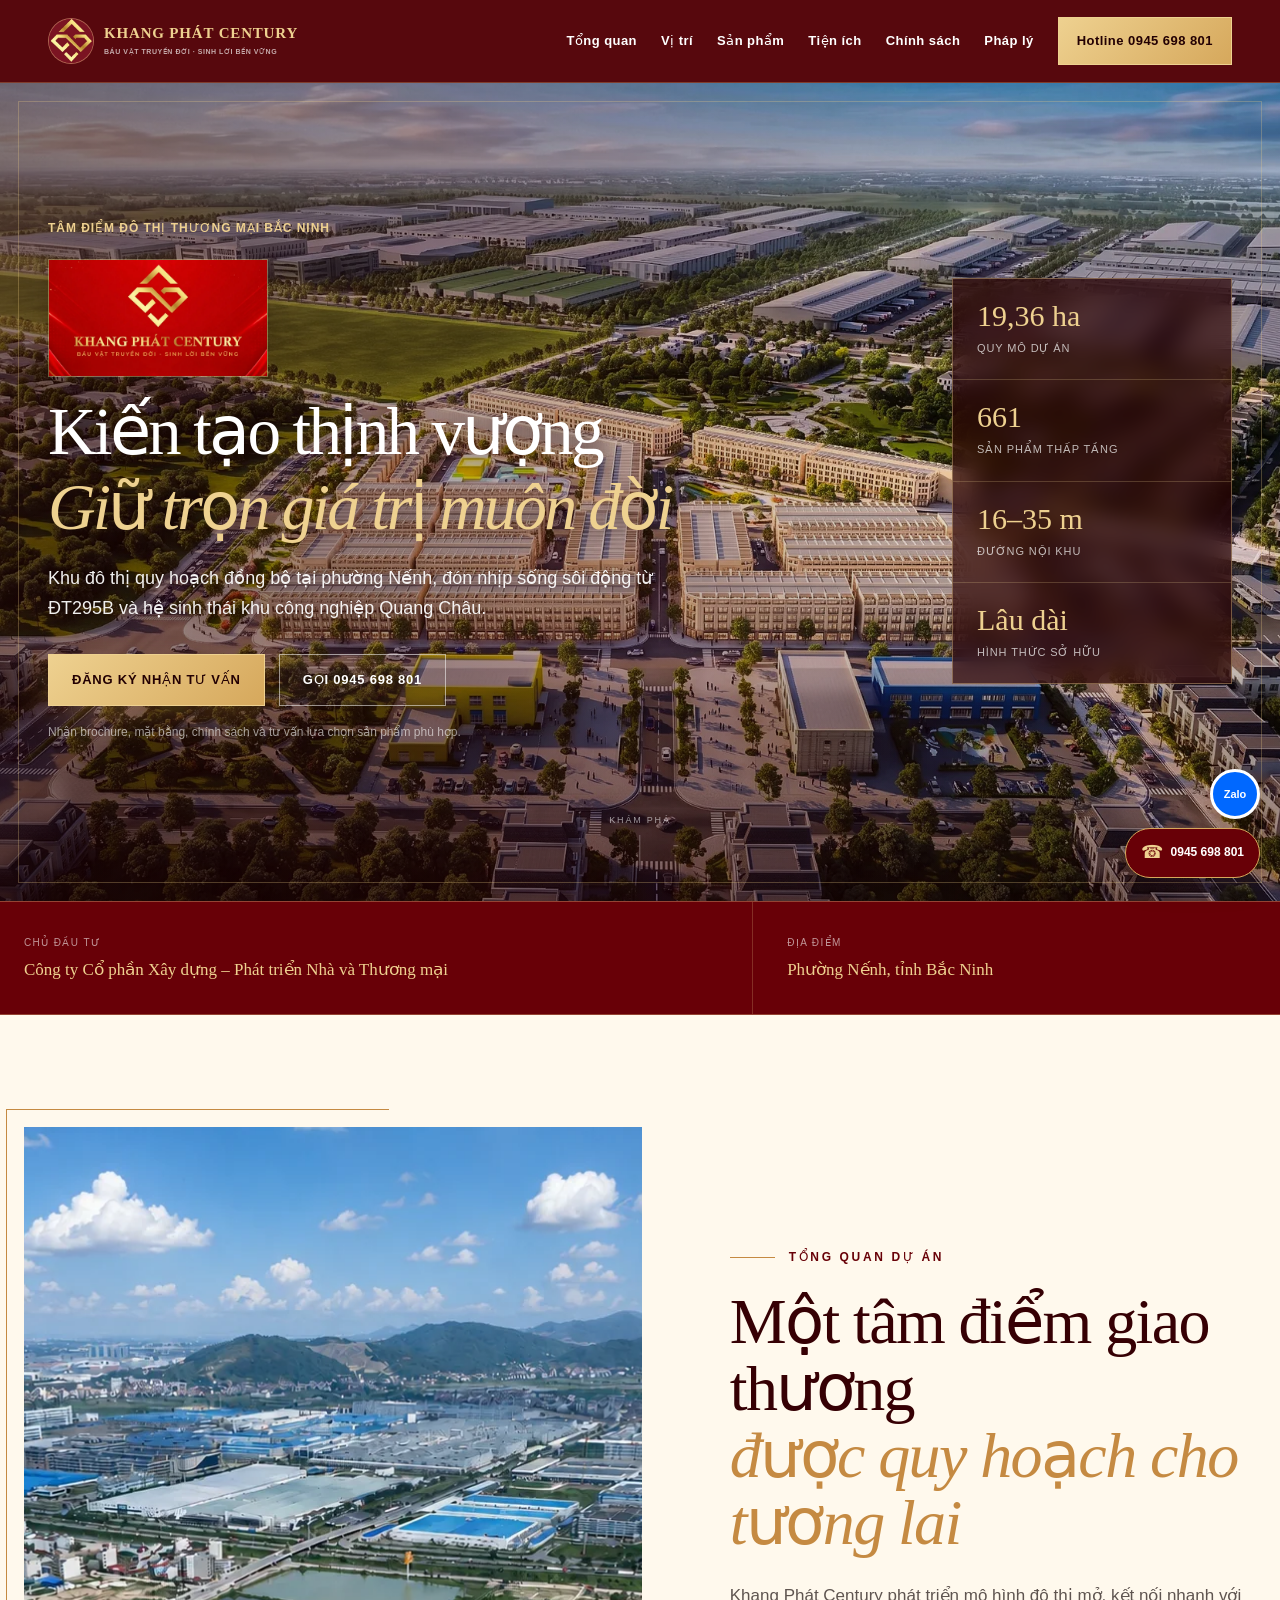
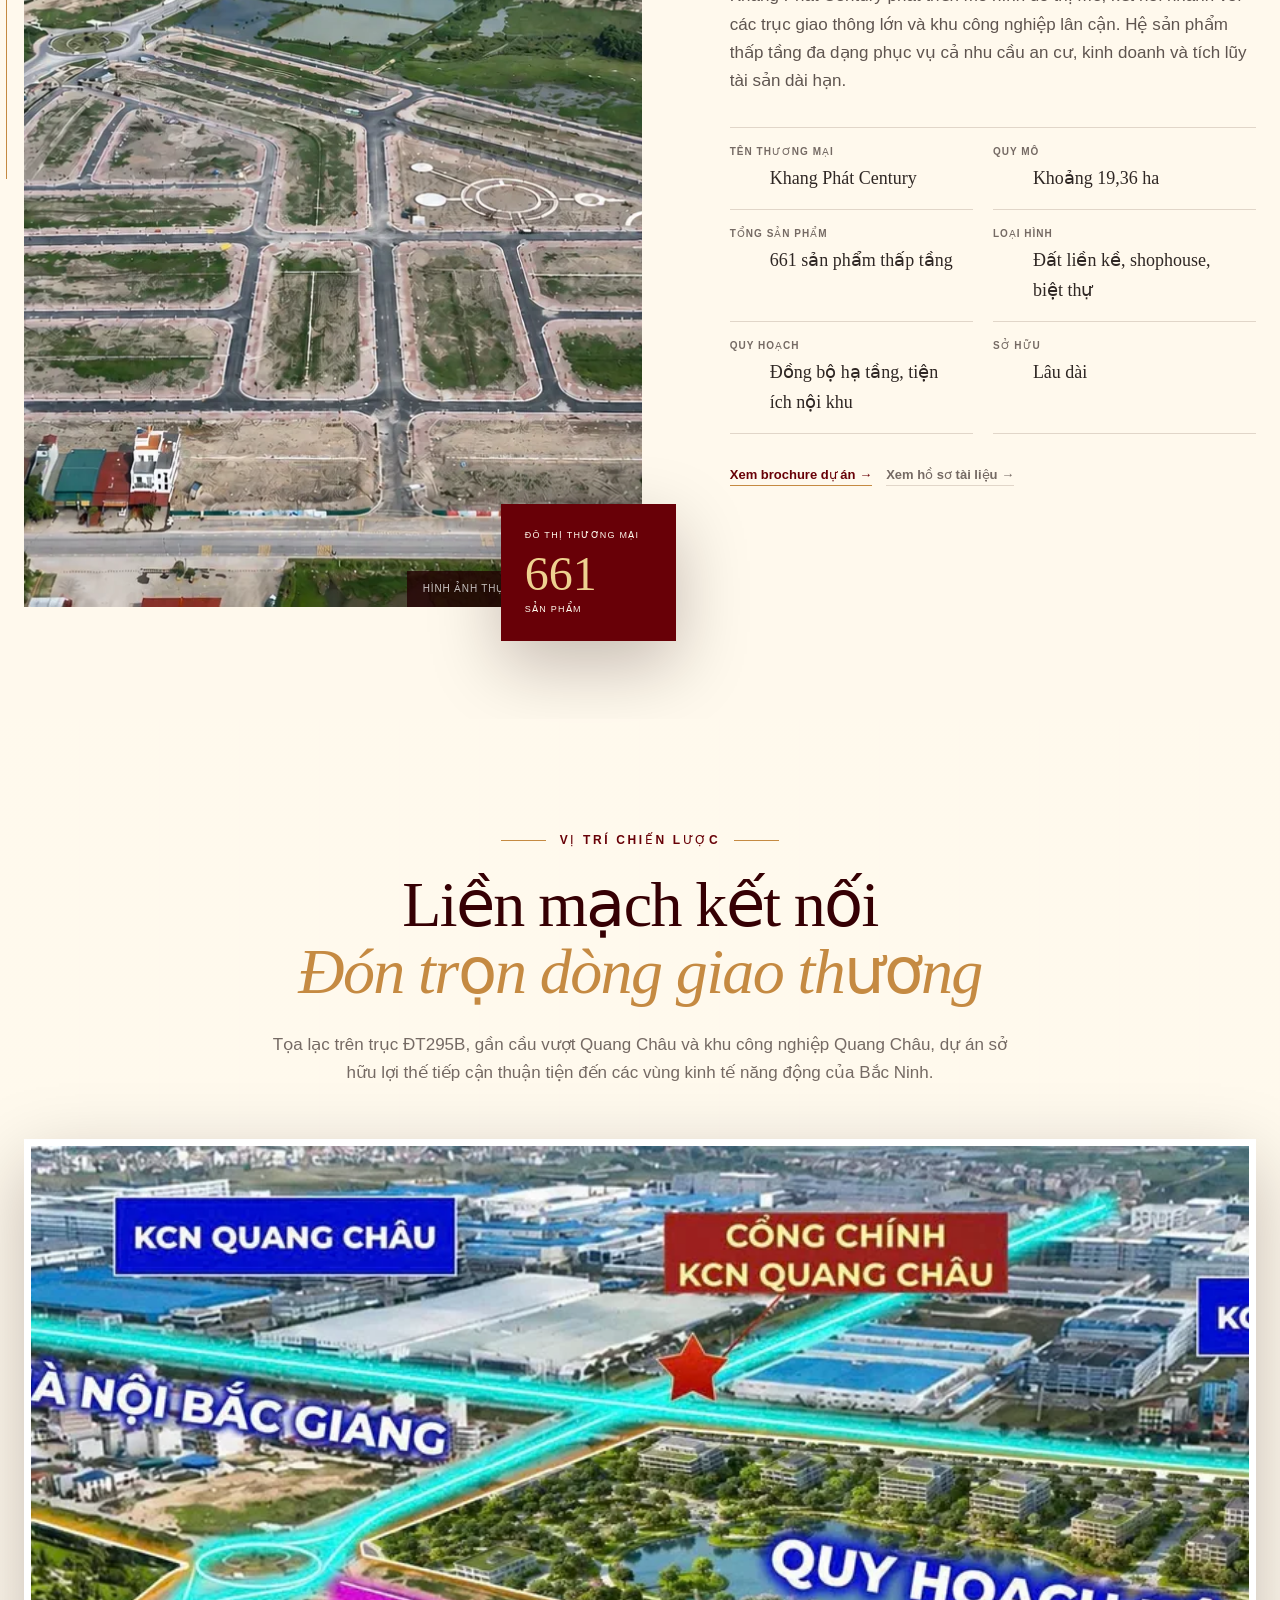
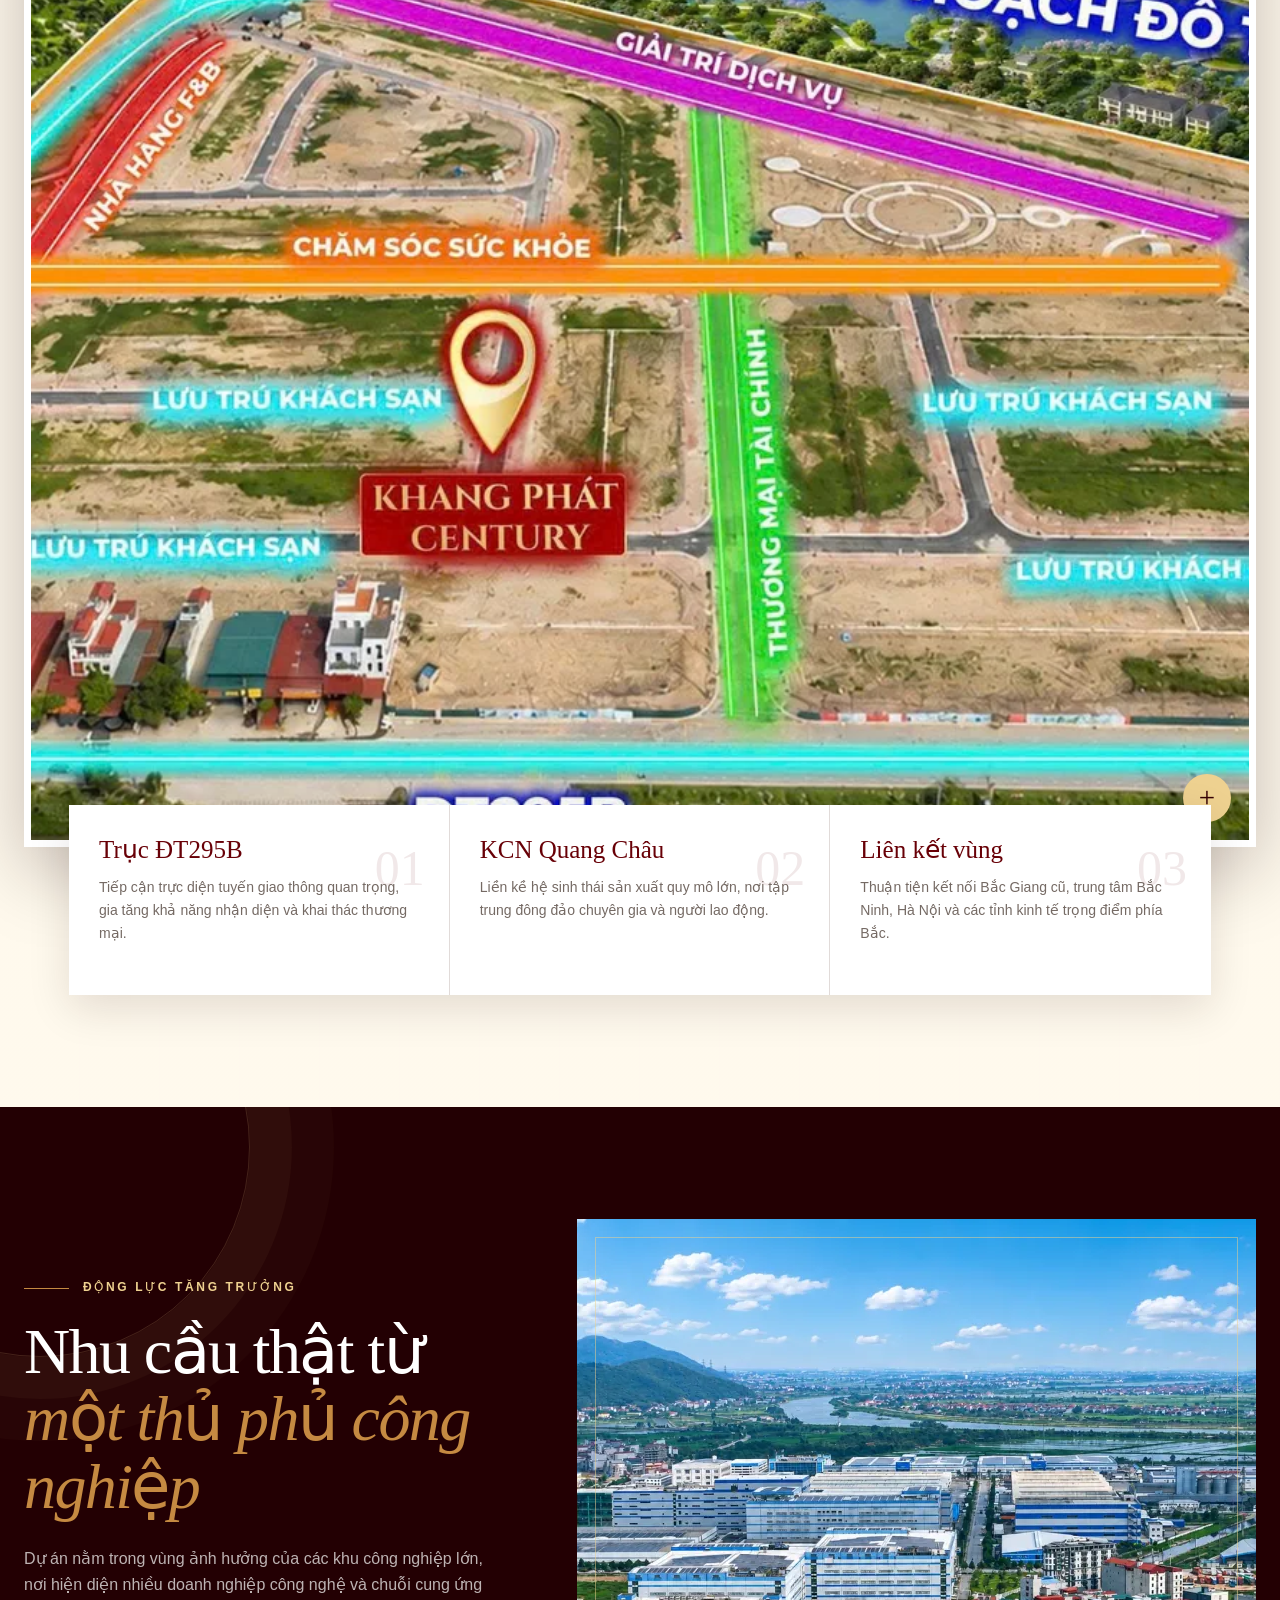
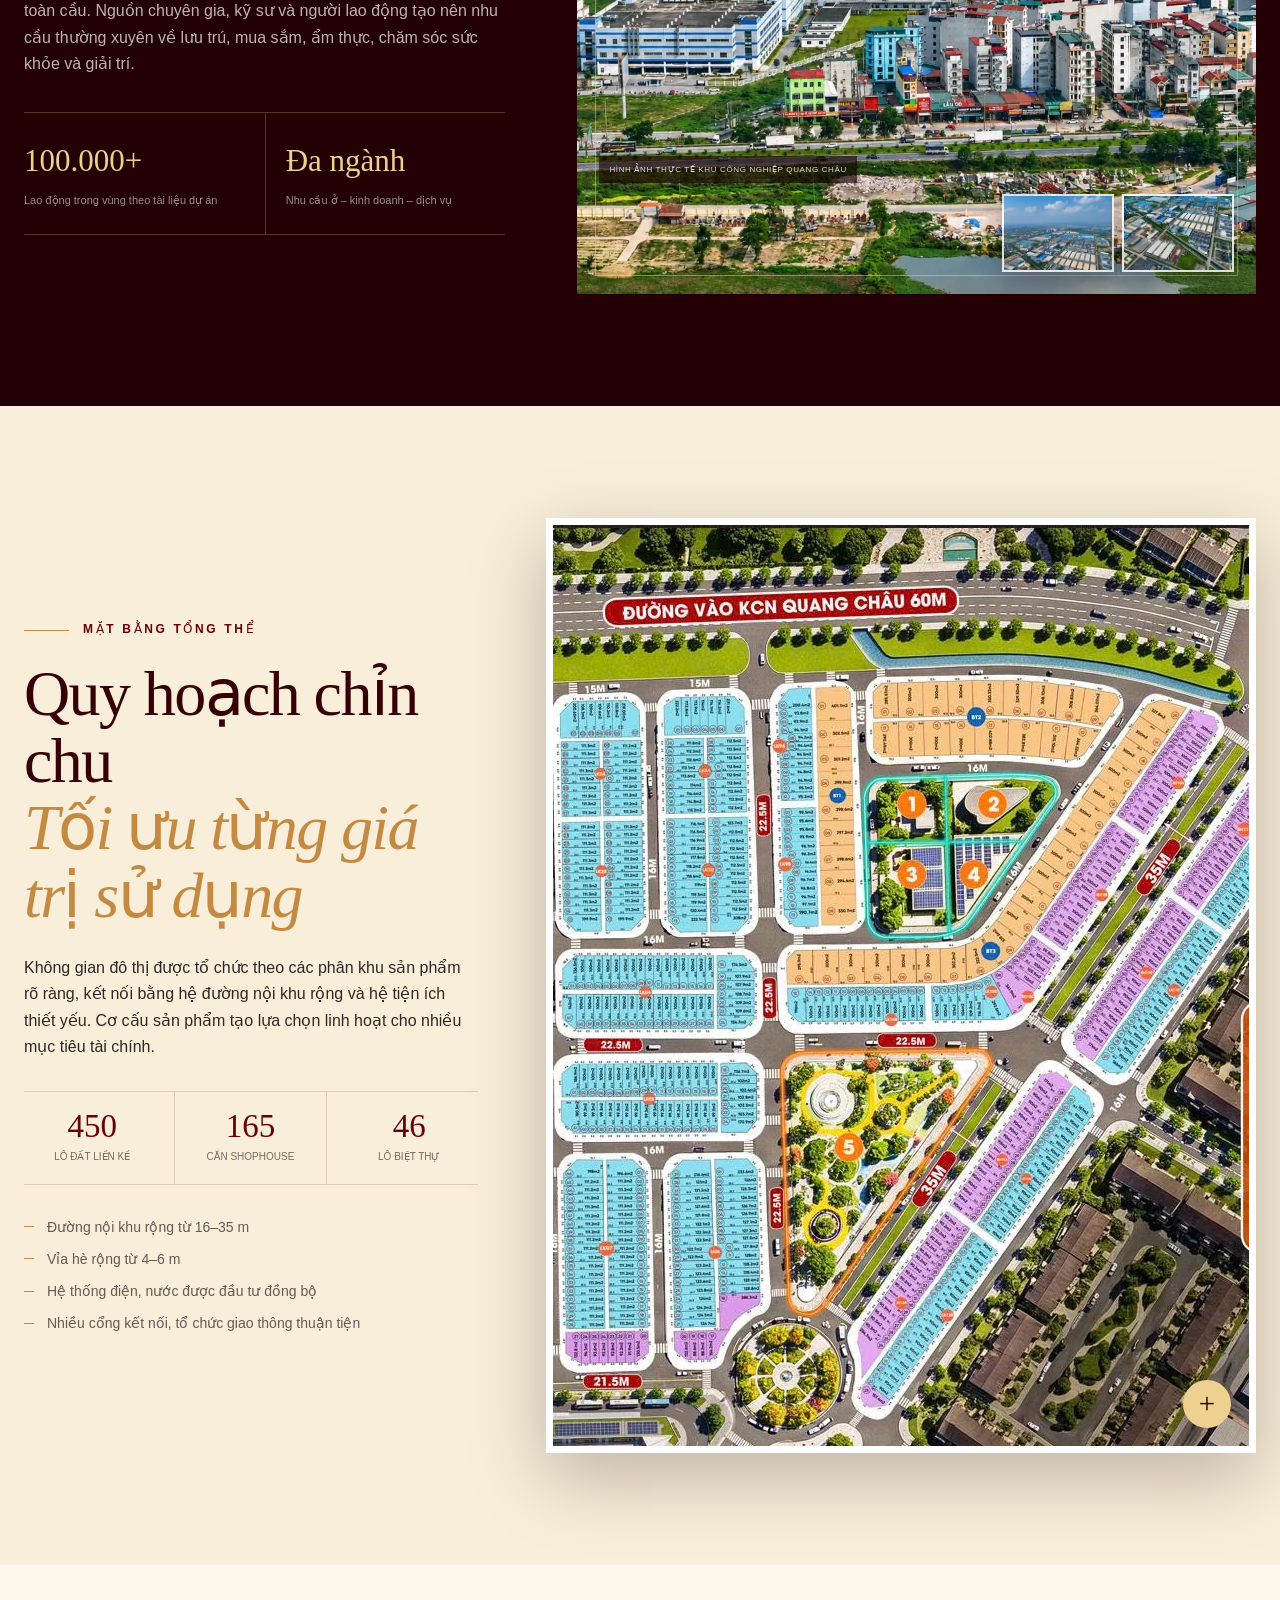
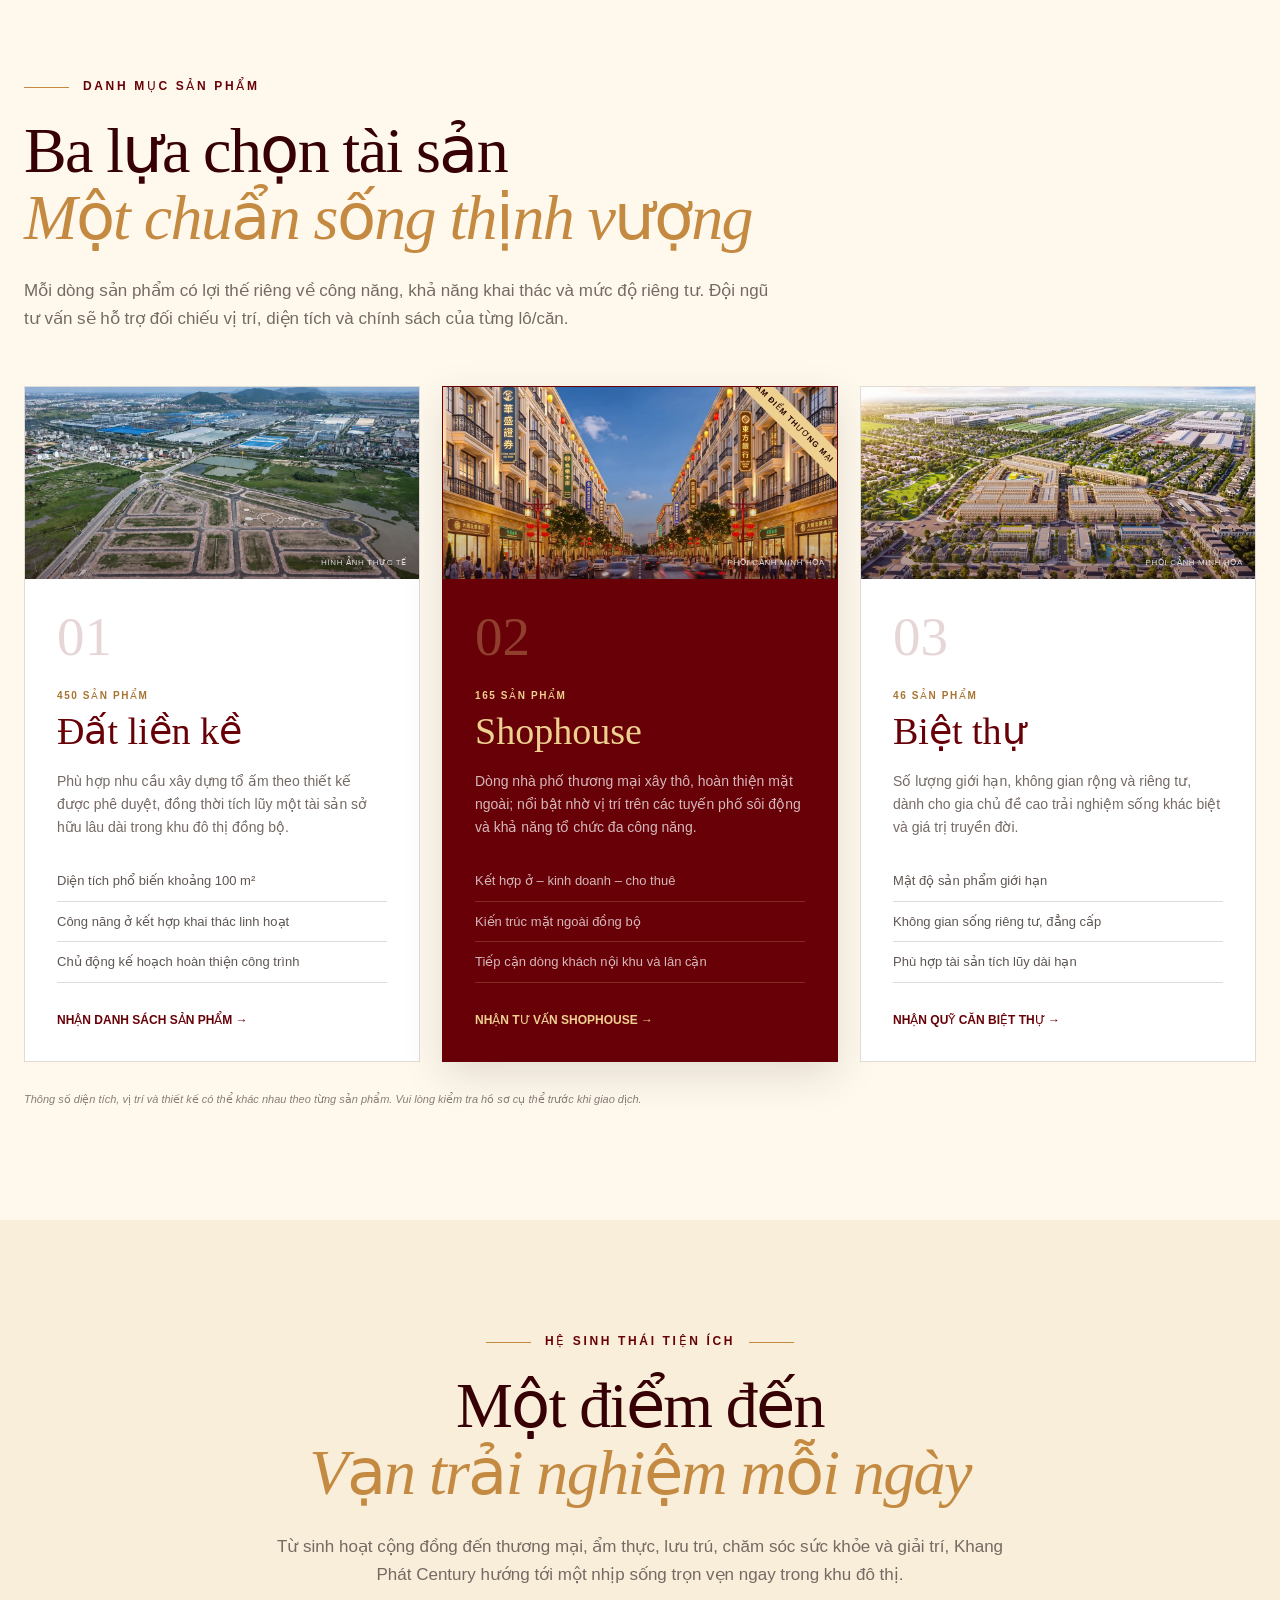
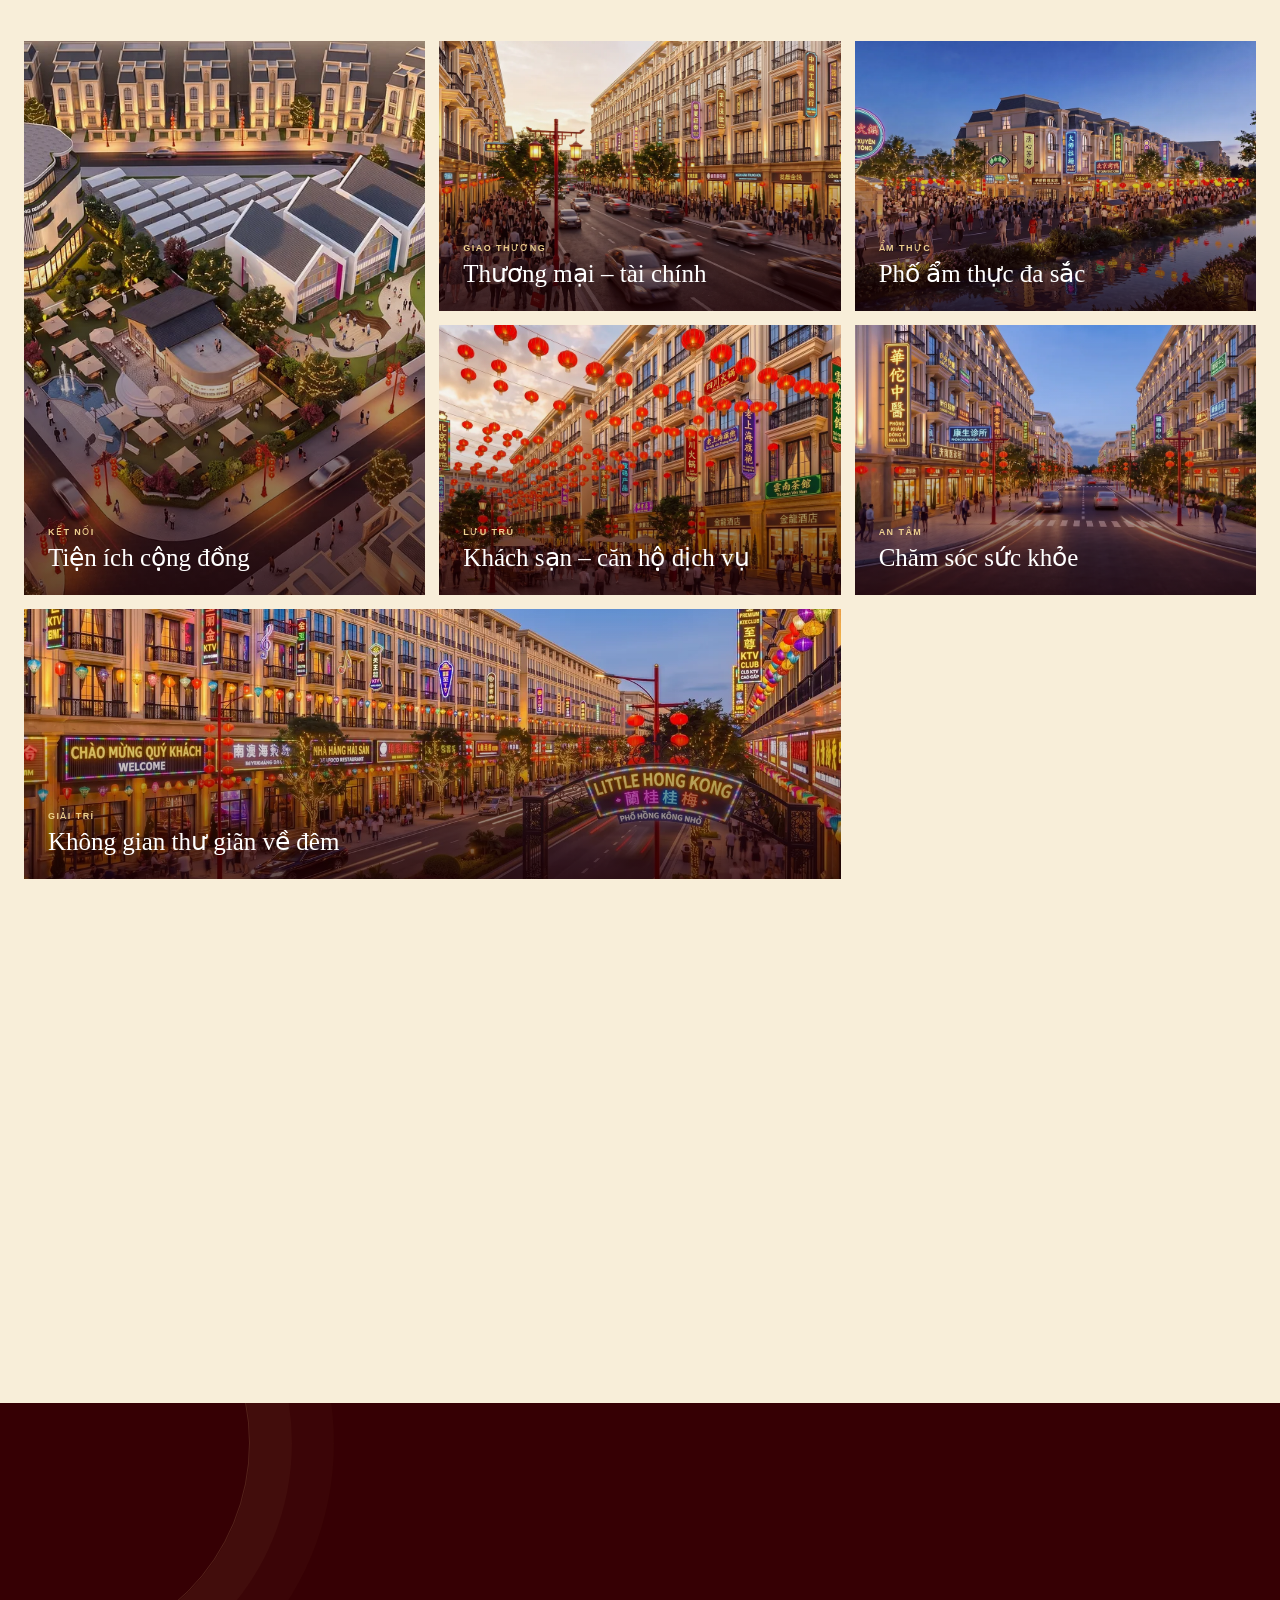
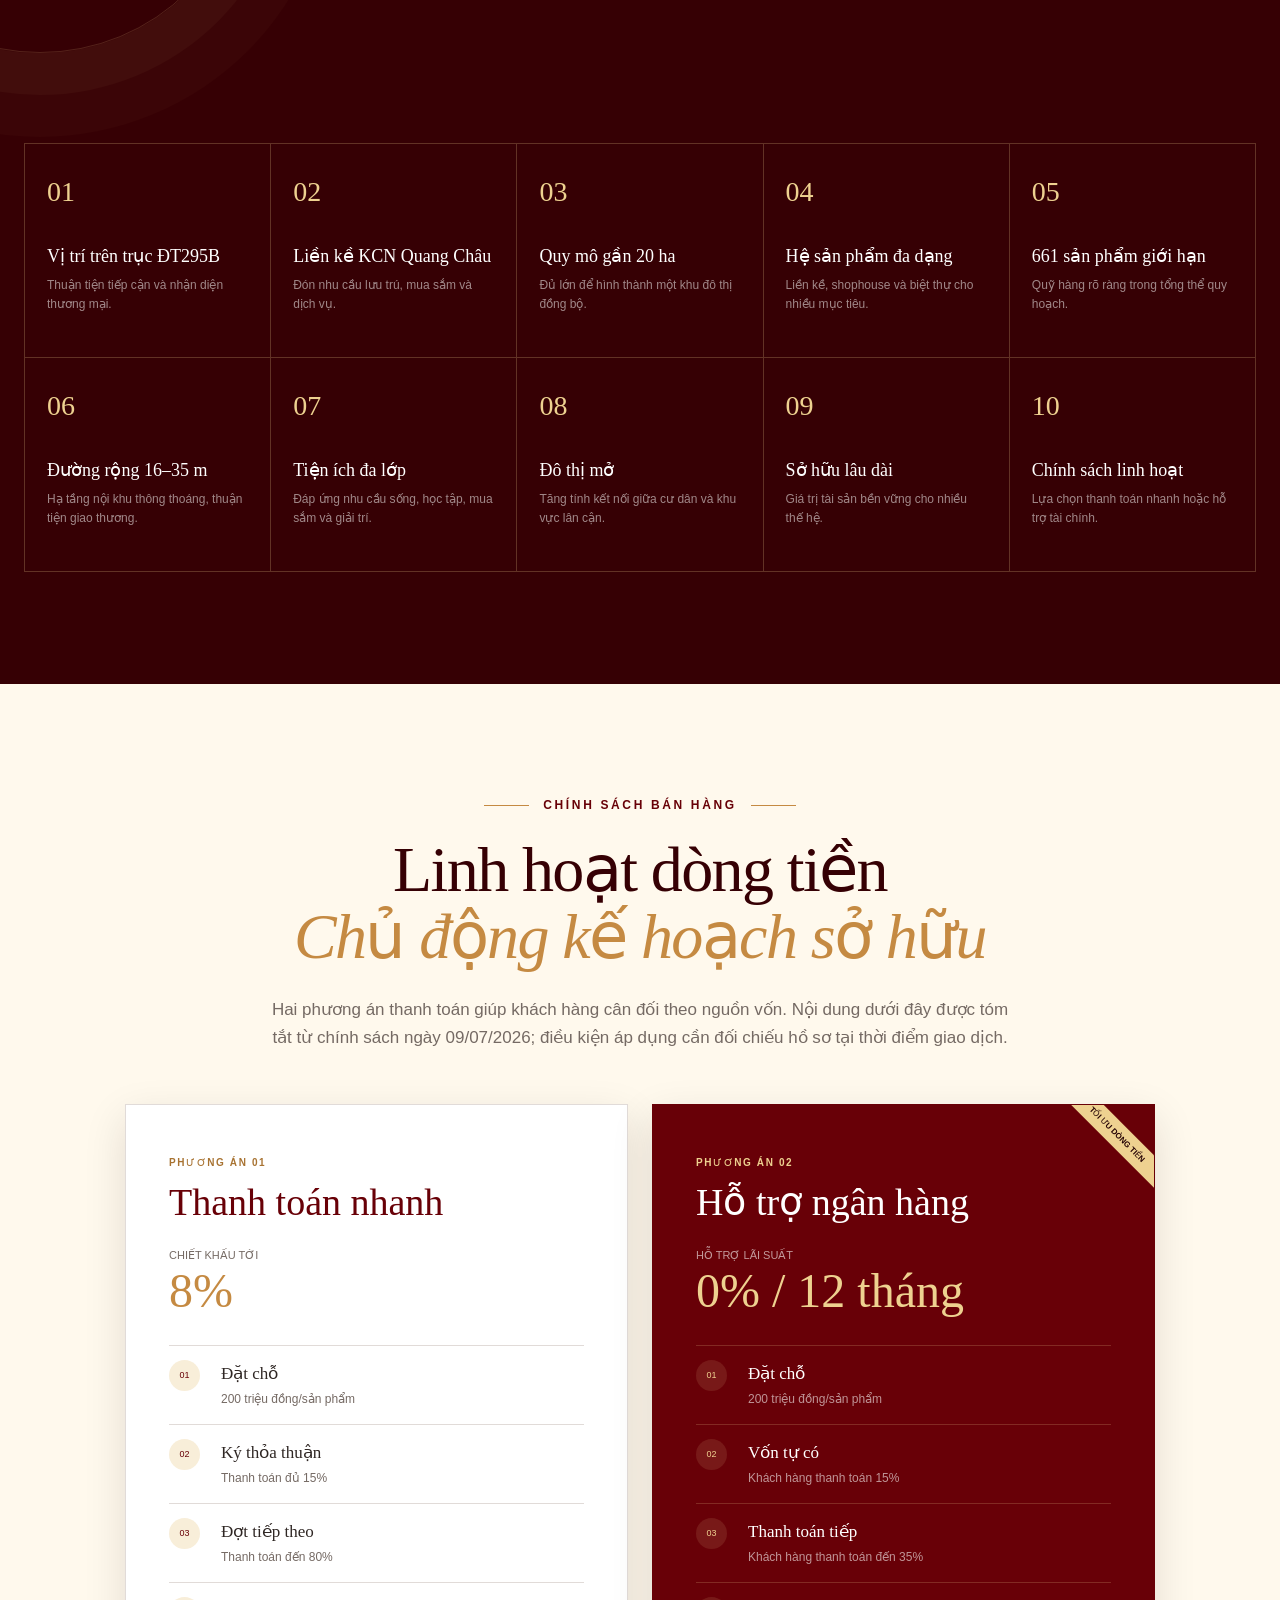
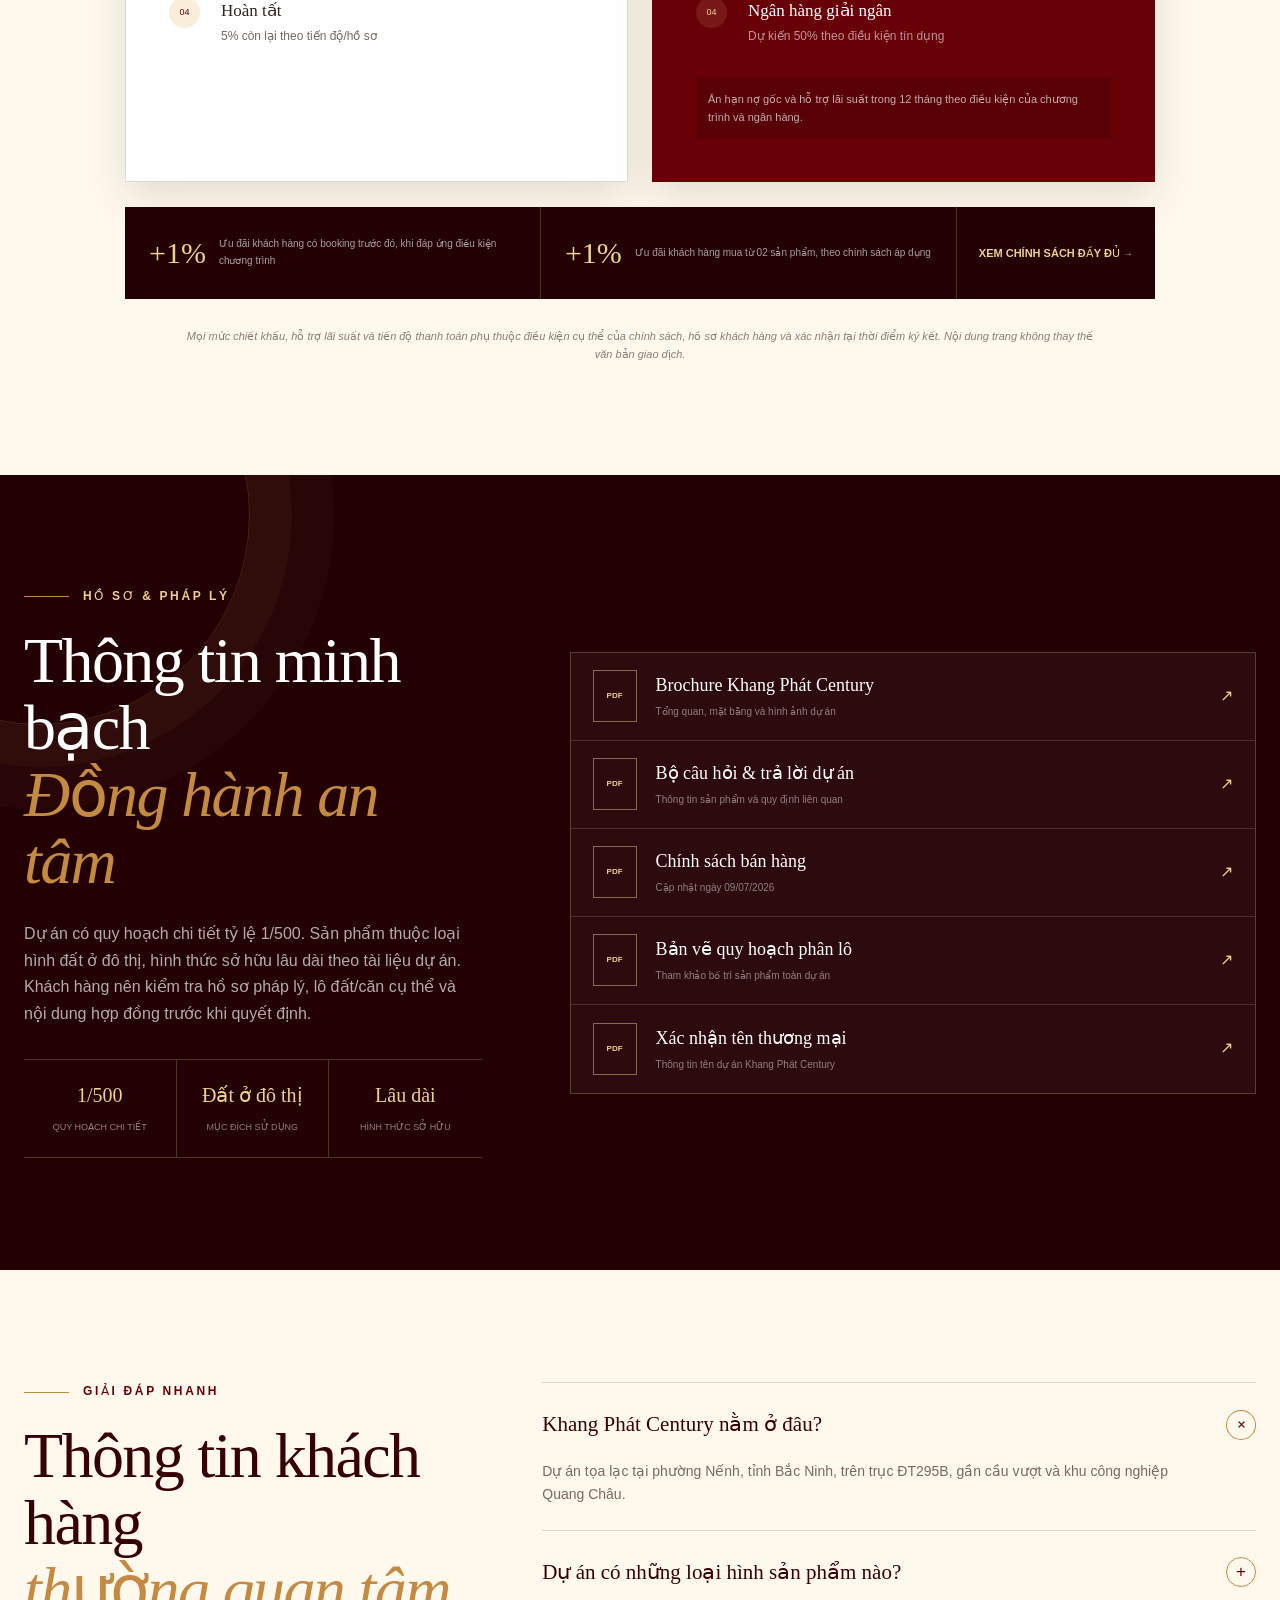
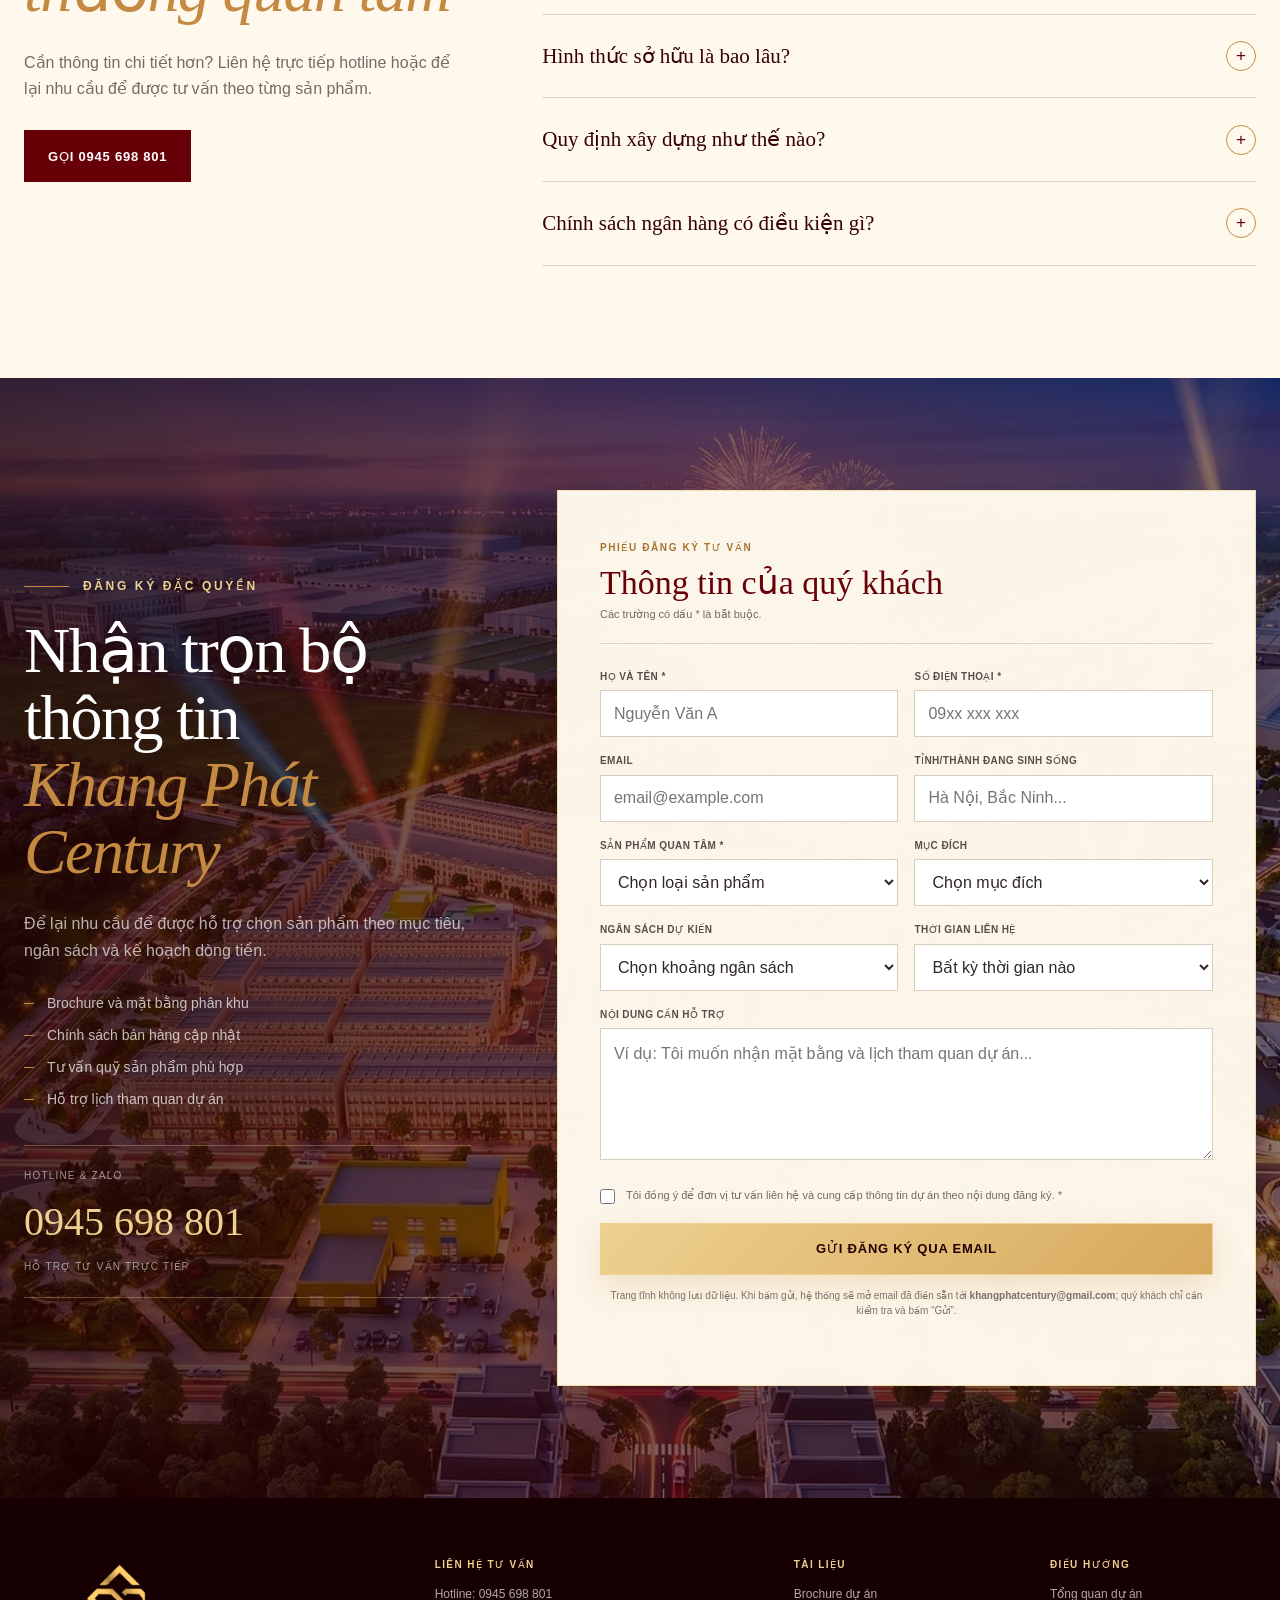
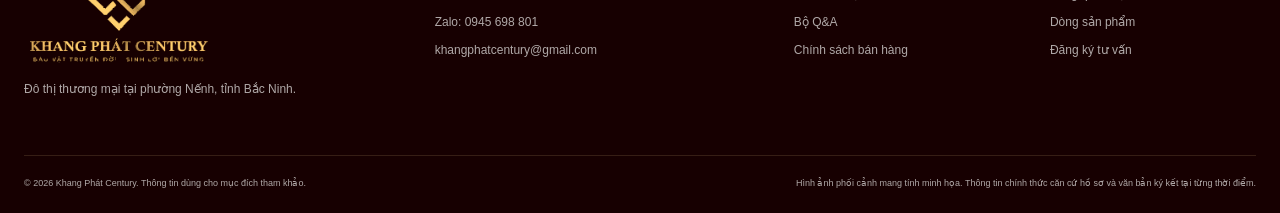
==== commit 80935c51: "Refine branding, desktop spacing, and mobile images" ====
--- a/index.html
+++ b/index.html
@@ -16,8 +16,6 @@
   <header class="site-header" id="site-header">
     <div class="container header__inner">
       <a class="brand" href="#trang-chu" aria-label="Khang Phát Century - Trang chủ">
-        <img class="brand__developer-logo" src="assets/logos/logo-khang-phat-holdings-transparent.png" alt="Khang Phát Holdings" width="460" height="217">
-        <span class="brand__divider" aria-hidden="true"></span>
         <span class="brand__project-identity">
           <span class="brand__project-symbol" aria-hidden="true">
             <img src="assets/logos/logo.webp" alt="" width="1000" height="1000">
@@ -90,10 +88,6 @@
 
     <section class="trust-strip" aria-label="Thông tin đơn vị phát triển">
       <div class="container trust-strip__inner">
-        <div class="trust-strip__logo">
-          <span>Đơn vị phát triển dự án</span>
-          <img src="assets/logos/logo-khang-phat-holdings-transparent.png" alt="Khang Phát Holdings" width="460" height="217">
-        </div>
         <div class="trust-strip__item">
           <span>Chủ đầu tư</span>
           <strong>Công ty Cổ phần Xây dựng – Phát triển Nhà và Thương mại</strong>
@@ -411,7 +405,7 @@
               <span>Phương án 02</span>
               <h3>Hỗ trợ ngân hàng</h3>
               <p>Hỗ trợ lãi suất</p>
-              <strong>0% / 24 tháng</strong>
+              <strong>0% / 12 tháng</strong>
             </div>
             <ol class="timeline">
               <li><span>01</span><div><strong>Đặt chỗ</strong><p>200 triệu đồng/sản phẩm</p></div></li>
@@ -419,7 +413,7 @@
               <li><span>03</span><div><strong>Thanh toán tiếp</strong><p>Khách hàng thanh toán đến 35%</p></div></li>
               <li><span>04</span><div><strong>Ngân hàng giải ngân</strong><p>Dự kiến 50% theo điều kiện tín dụng</p></div></li>
             </ol>
-            <p class="payment-card__note">Ân hạn nợ gốc và hỗ trợ lãi suất trong 24 tháng theo điều kiện của chương trình và ngân hàng.</p>
+            <p class="payment-card__note">Ân hạn nợ gốc và hỗ trợ lãi suất trong 12 tháng theo điều kiện của chương trình và ngân hàng.</p>
           </article>
         </div>
 
--- a/assets/css/styles.css
+++ b/assets/css/styles.css
@@ -583,7 +583,7 @@
 
 .trust-strip__inner {
   display: grid;
-  grid-template-columns: 1fr 1.45fr 1fr;
+  grid-template-columns: 1.45fr 1fr;
 }
 
 .trust-strip__logo,
@@ -596,7 +596,7 @@
   border-right: 1px solid rgba(238, 209, 144, 0.22);
 }
 
-.trust-strip__logo:first-child {
+.trust-strip__item:first-child {
   padding-left: 0;
 }
 
@@ -643,7 +643,7 @@
 
 .framed-image {
   position: relative;
-  margin-bottom: 0;
+  margin: 0;
 }
 
 .framed-image::before {
@@ -2201,6 +2201,22 @@
   }
 }
 
+@media (min-width: 1161px) {
+  .header__inner,
+  .hero__content {
+    width: min(calc(100% - 96px), 1560px);
+  }
+
+  .hero__content {
+    grid-template-columns: minmax(0, 1fr) 280px;
+    gap: clamp(88px, 7vw, 132px);
+  }
+
+  .hero__copy {
+    max-width: 900px;
+  }
+}
+
 @media (max-width: 980px) {
   html {
     scroll-padding-top: 82px;
@@ -2310,7 +2326,7 @@
     display: none;
   }
 
-  .trust-strip__item:nth-child(2) {
+  .trust-strip__item:first-child {
     padding-left: 0;
   }
 
@@ -2547,7 +2563,9 @@
   }
 
   .framed-image img {
-    min-height: 370px;
+    height: clamp(250px, 70vw, 380px);
+    min-height: 0;
+    object-position: center 48%;
   }
 
   .signature-card {
@@ -2579,7 +2597,9 @@
   }
 
   .location__map img {
-    min-height: 300px;
+    height: clamp(220px, 56vw, 340px);
+    min-height: 0;
+    object-position: center;
   }
 
   .location__cards {
@@ -2599,7 +2619,9 @@
   }
 
   .demand__main-image {
-    min-height: 320px;
+    height: clamp(250px, 68vw, 380px);
+    min-height: 0;
+    object-position: center 46%;
   }
 
   .demand__thumbs {
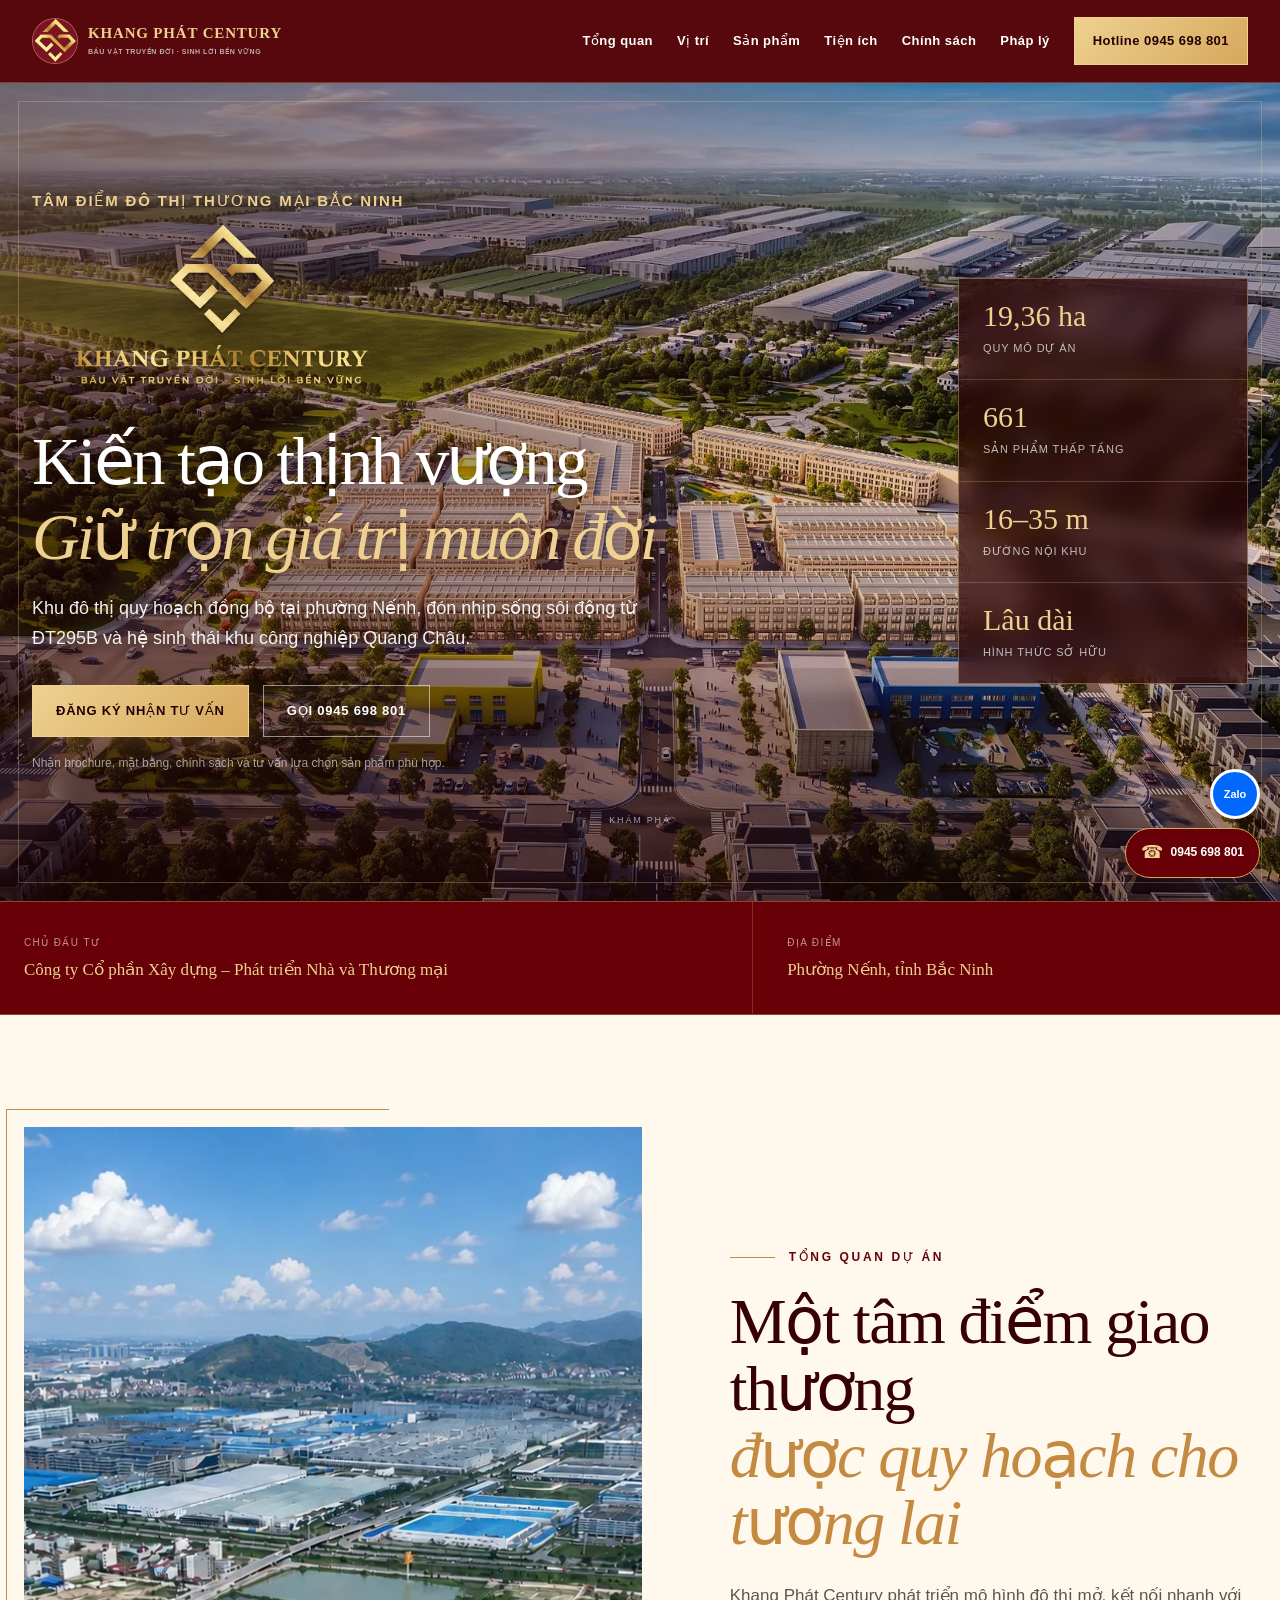
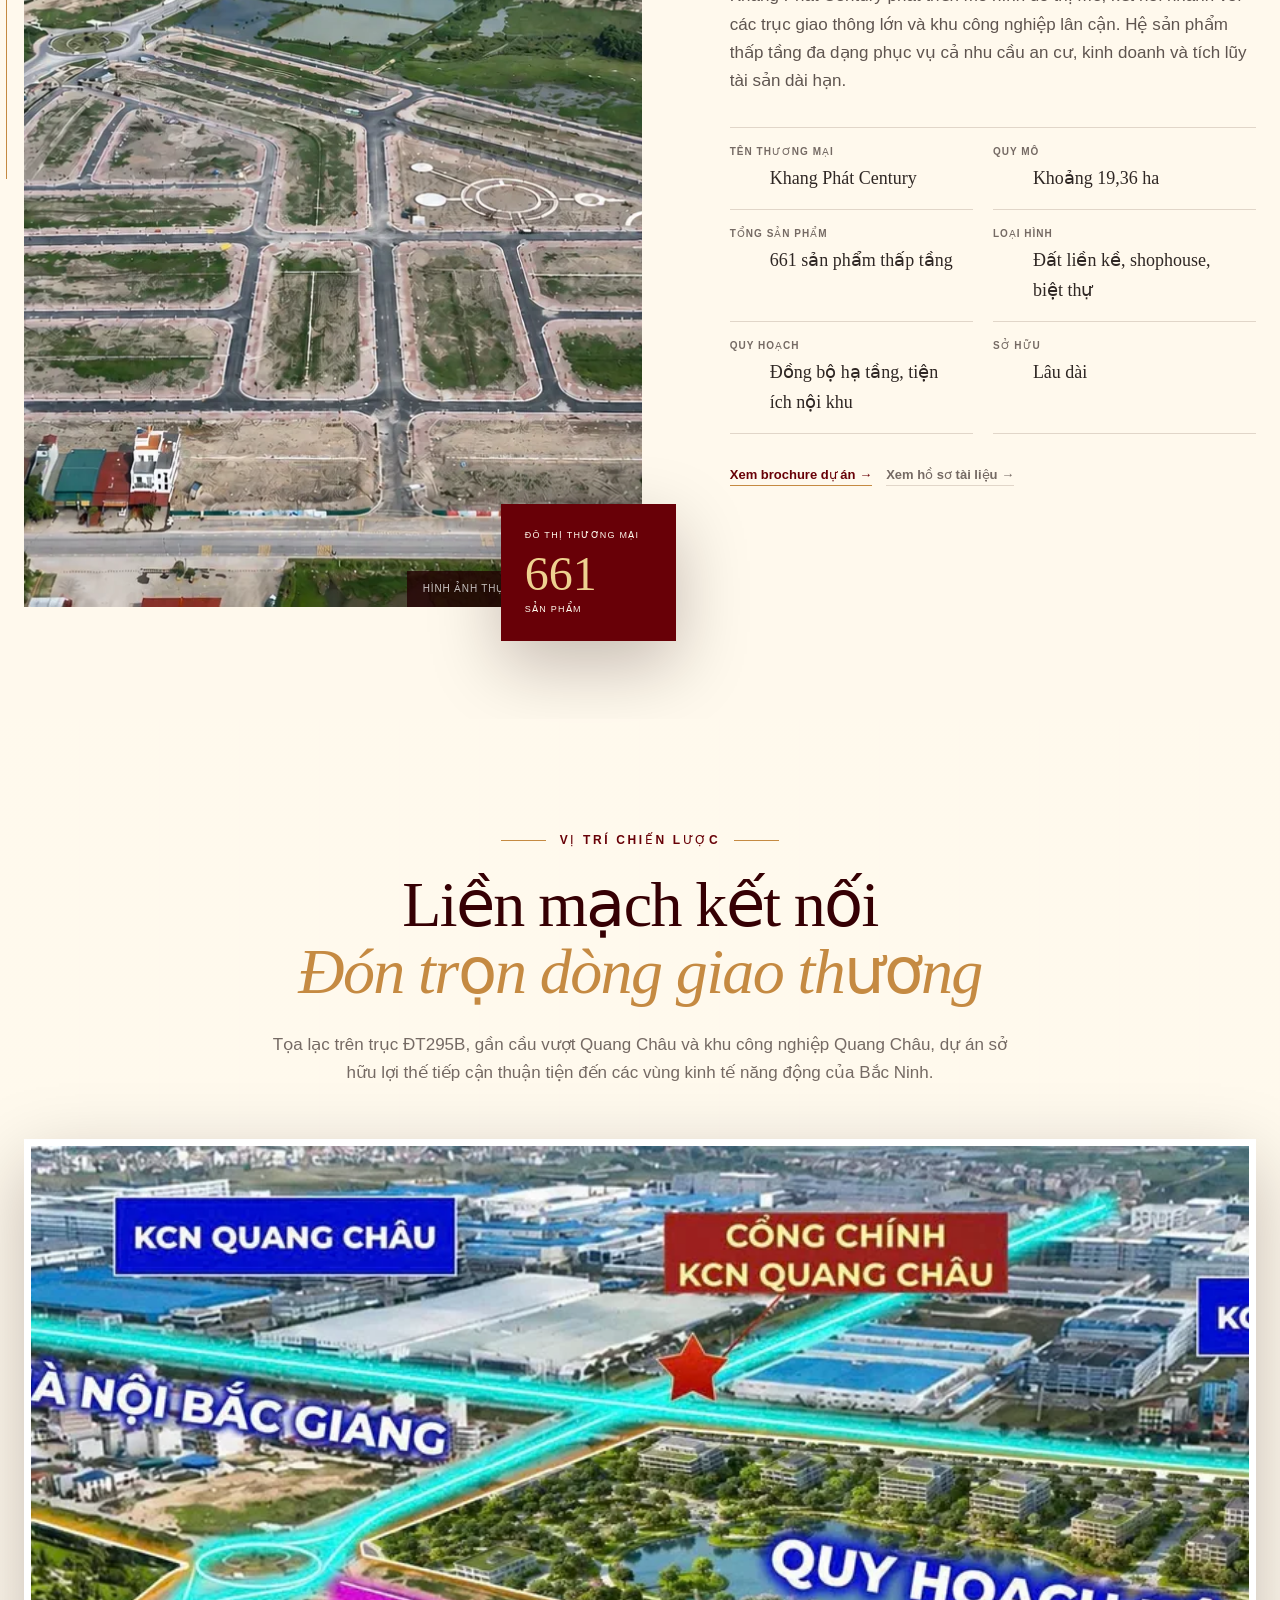
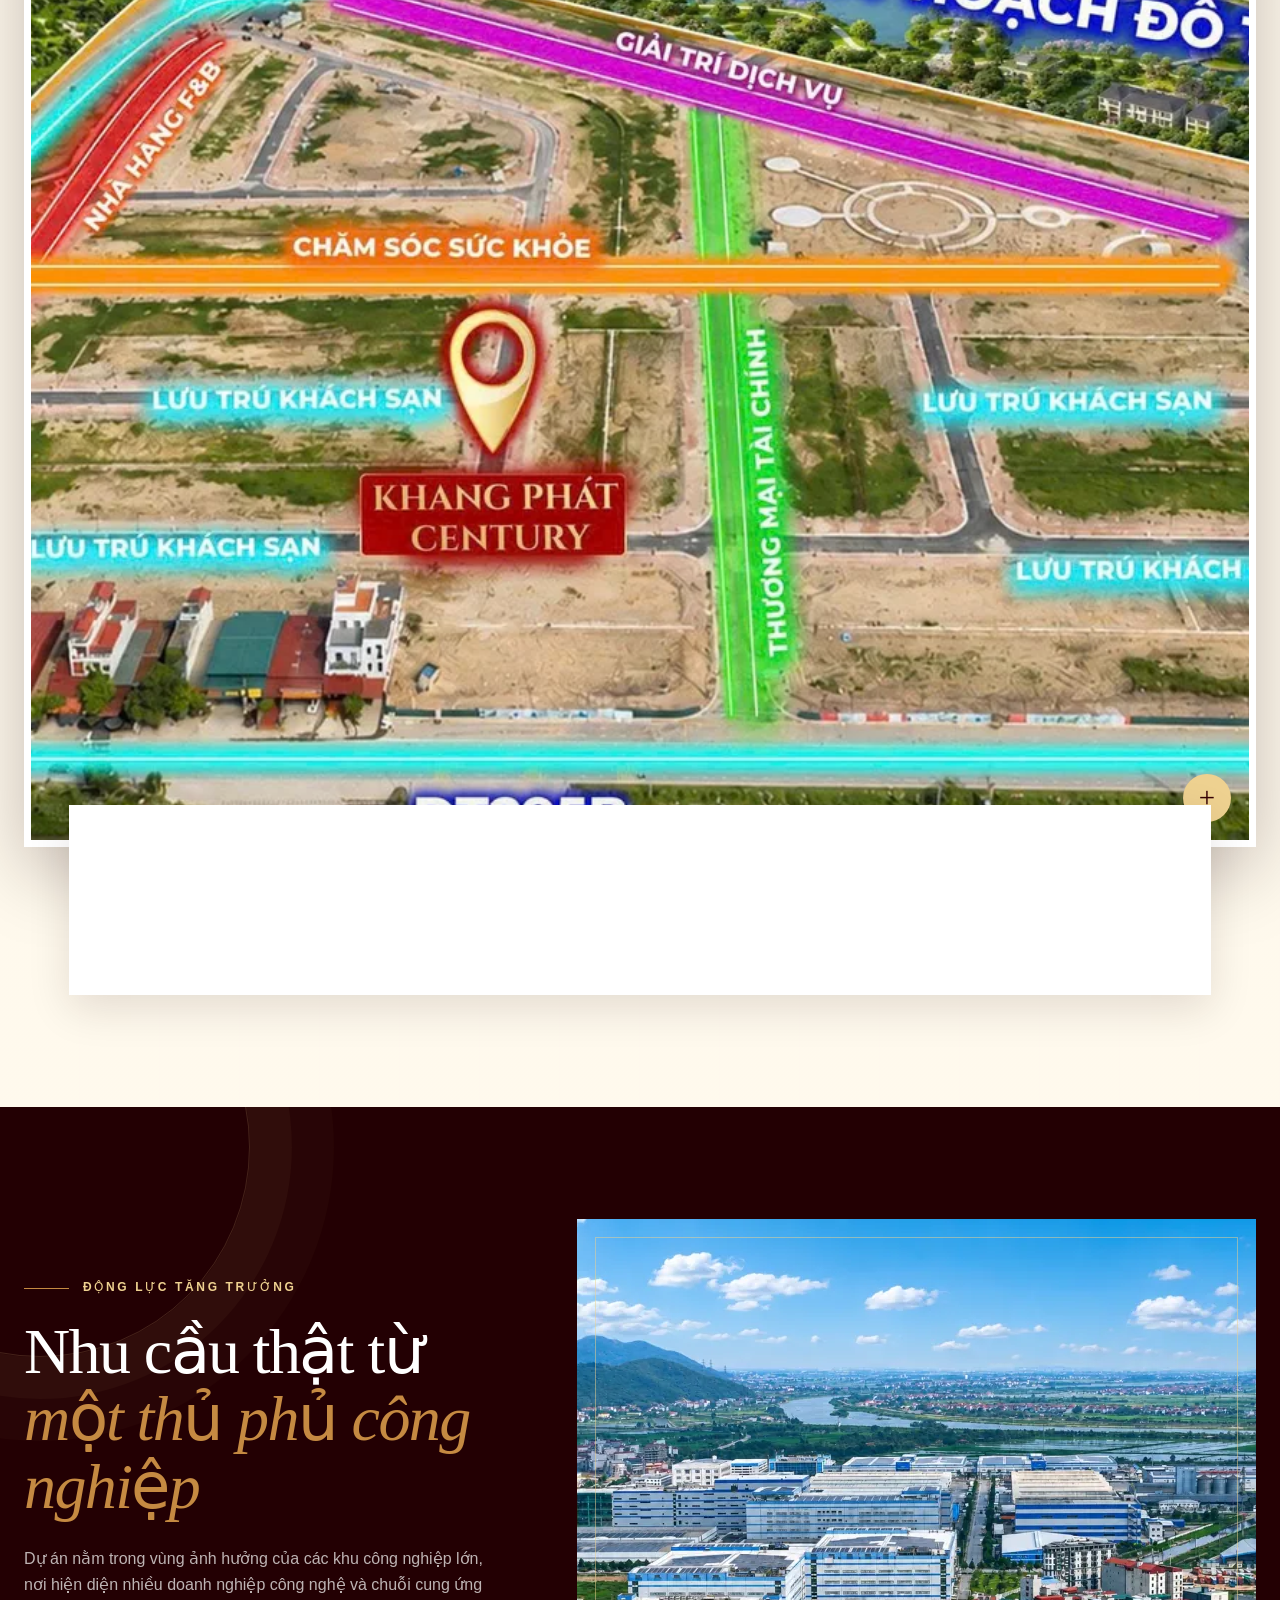
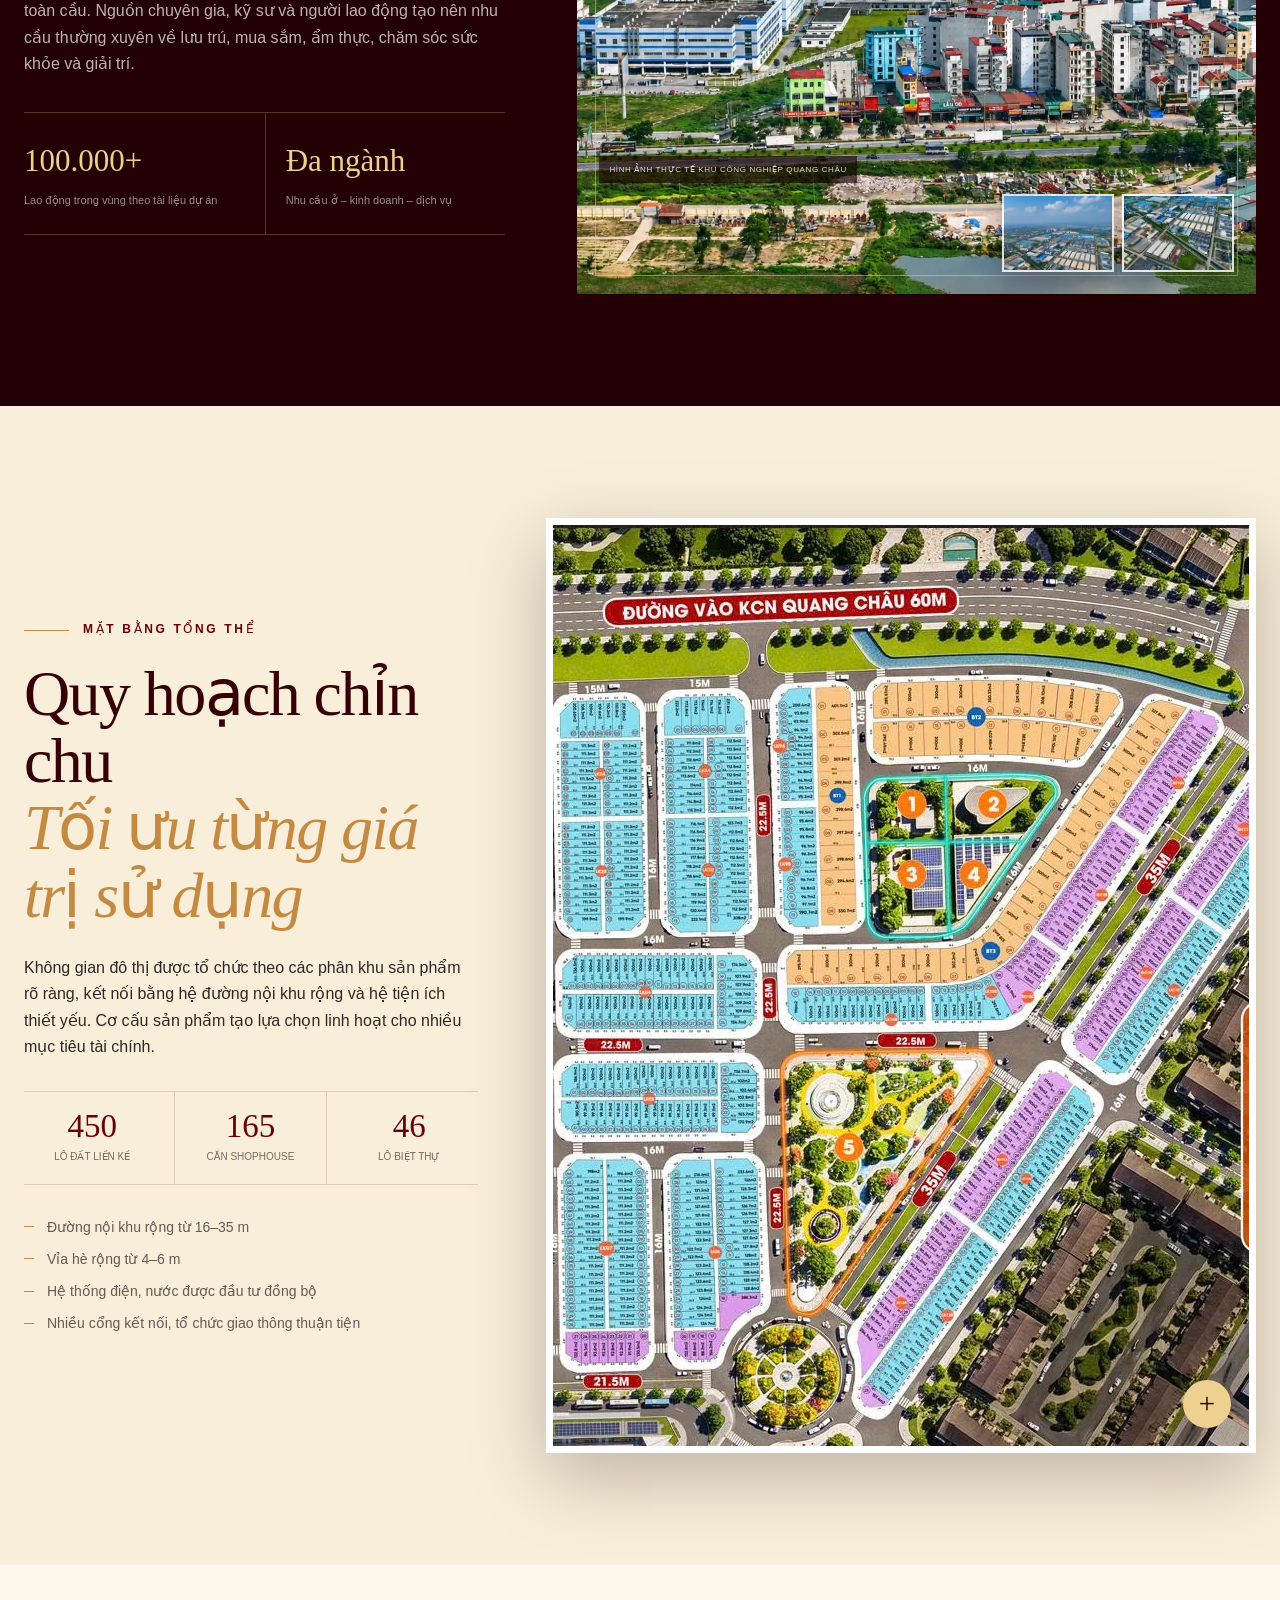
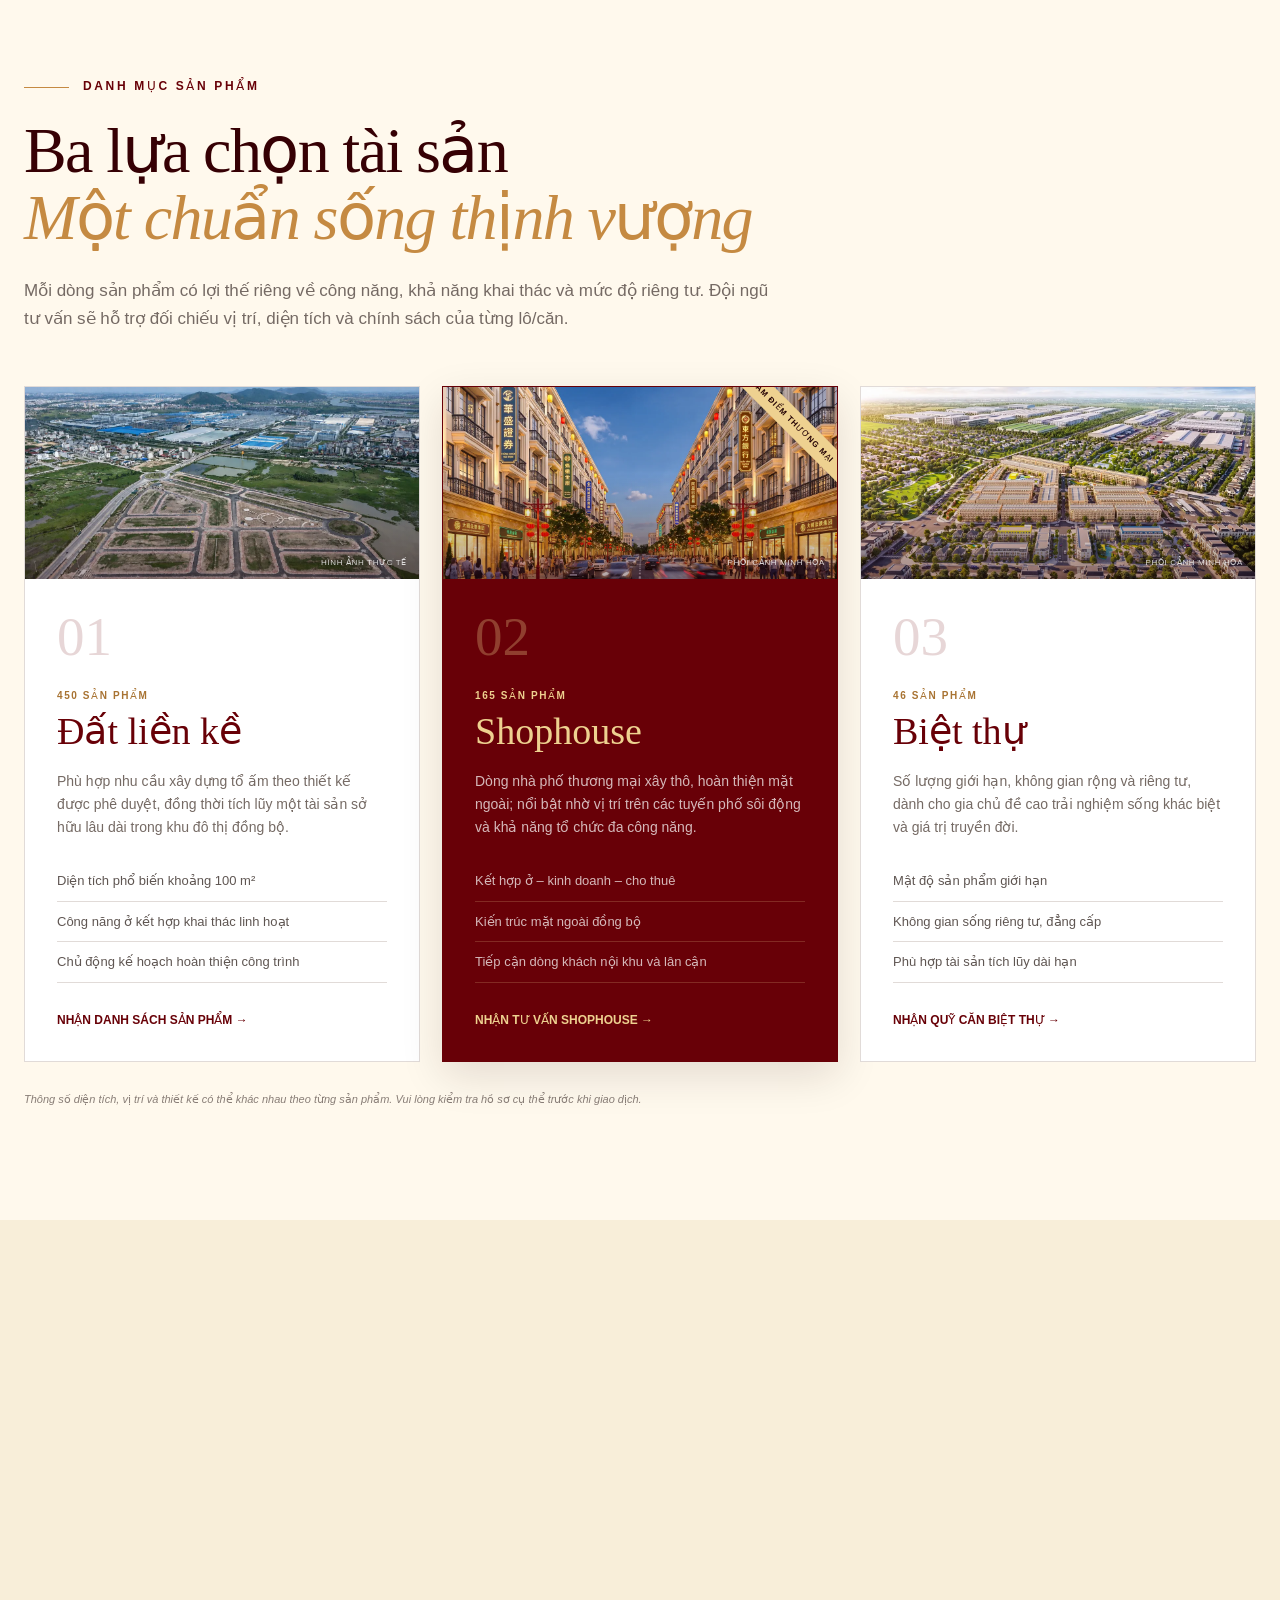
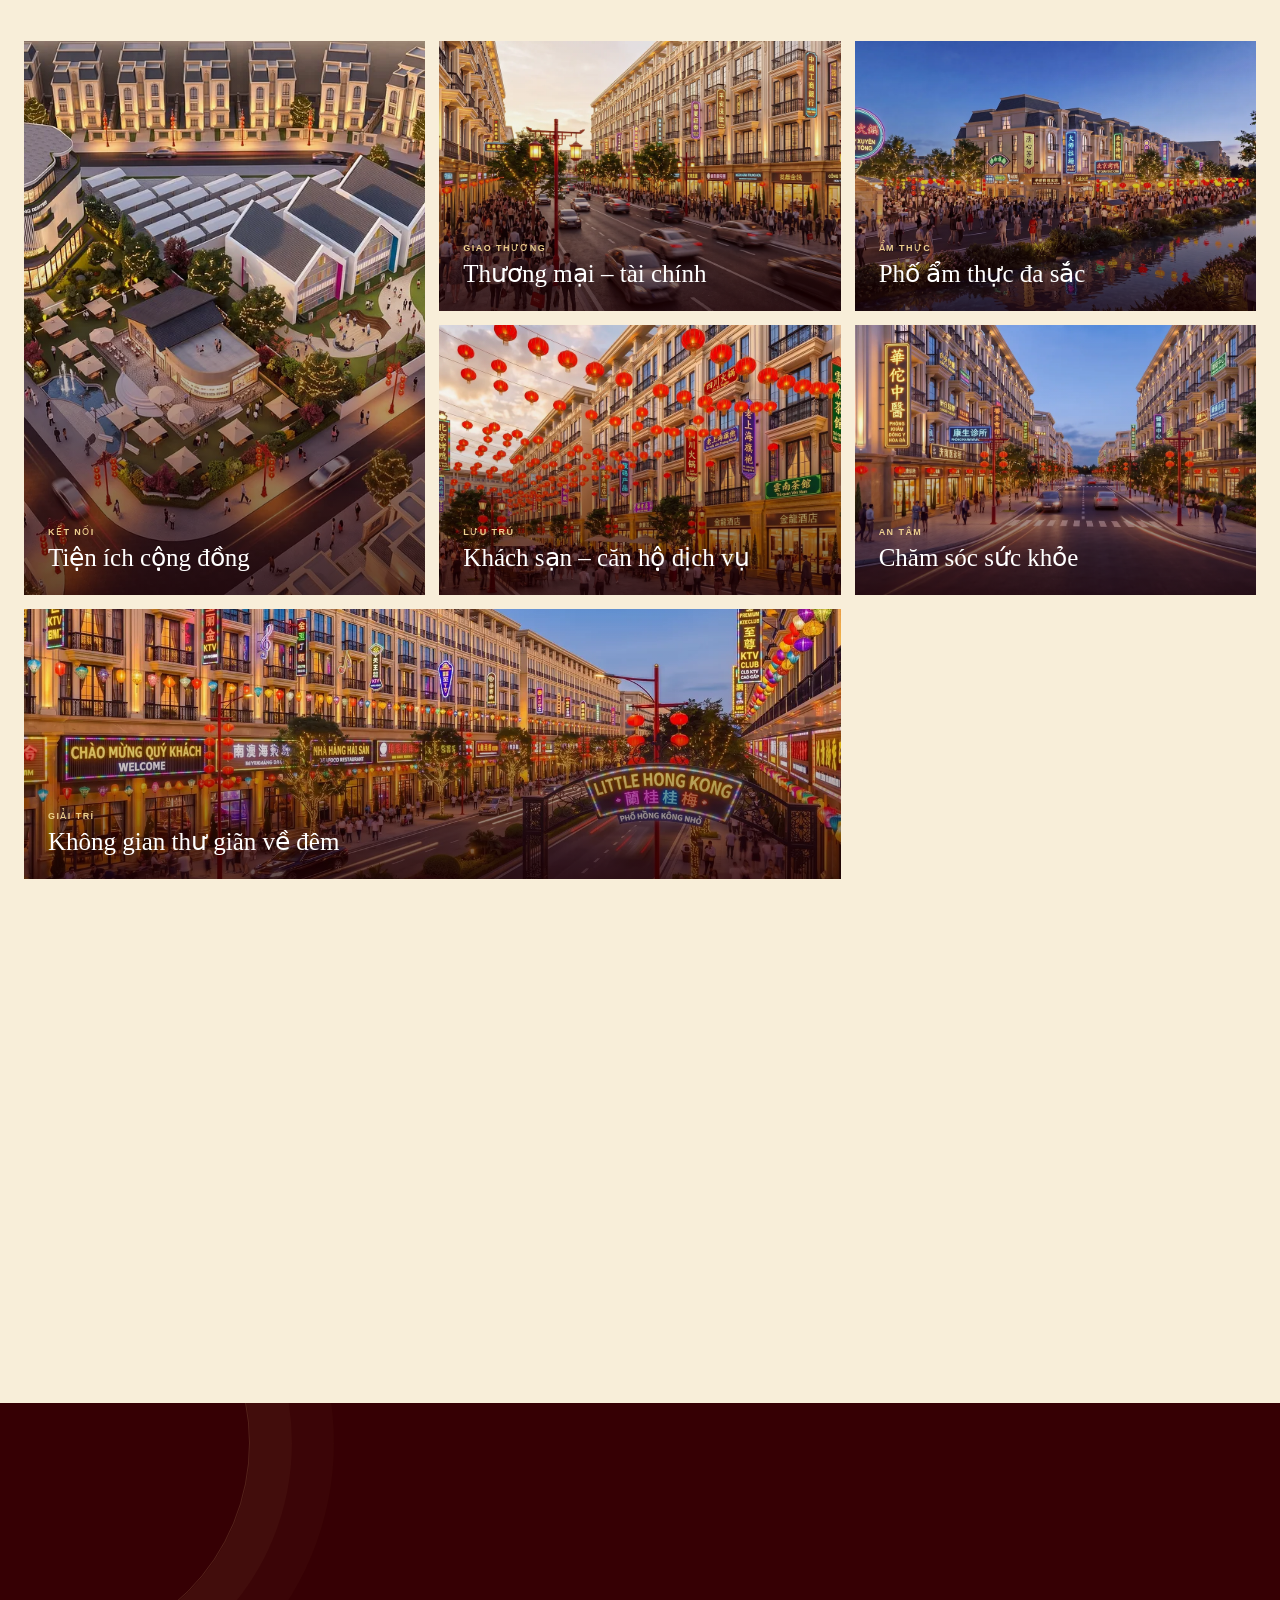
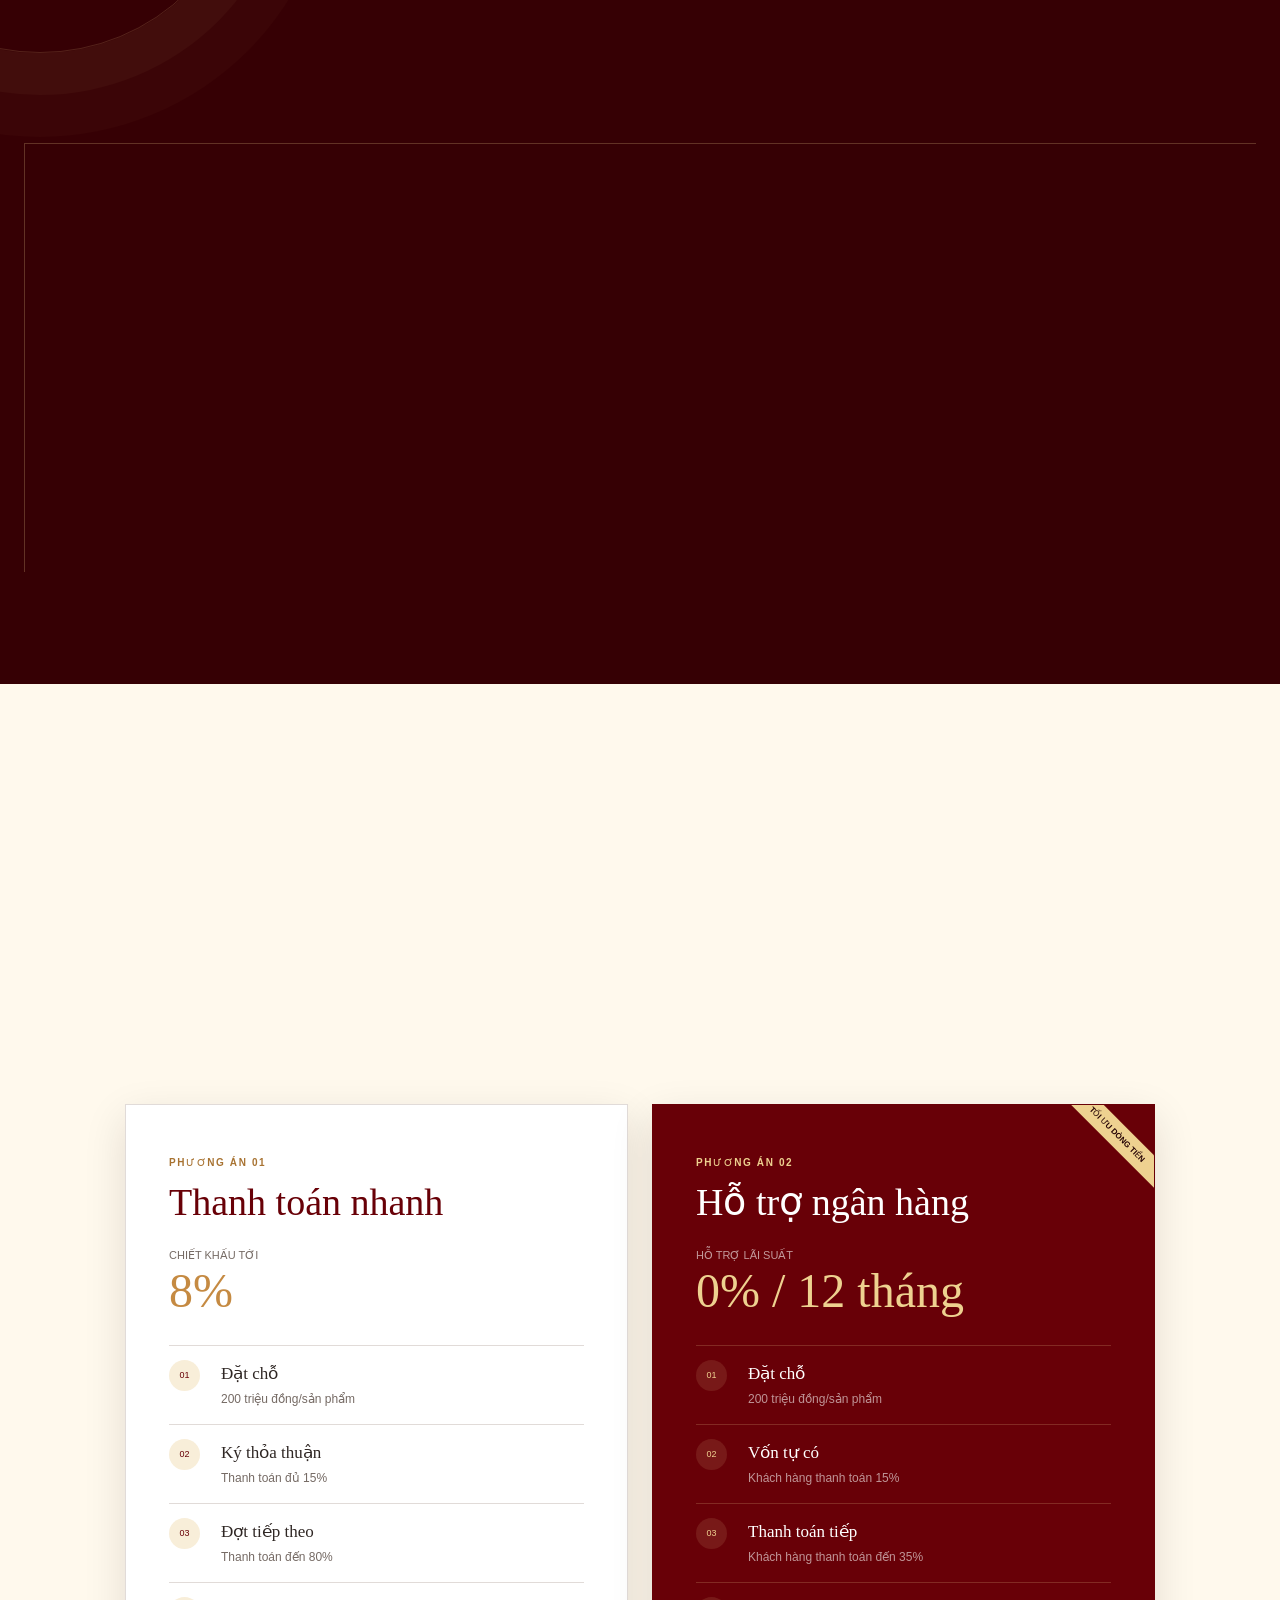
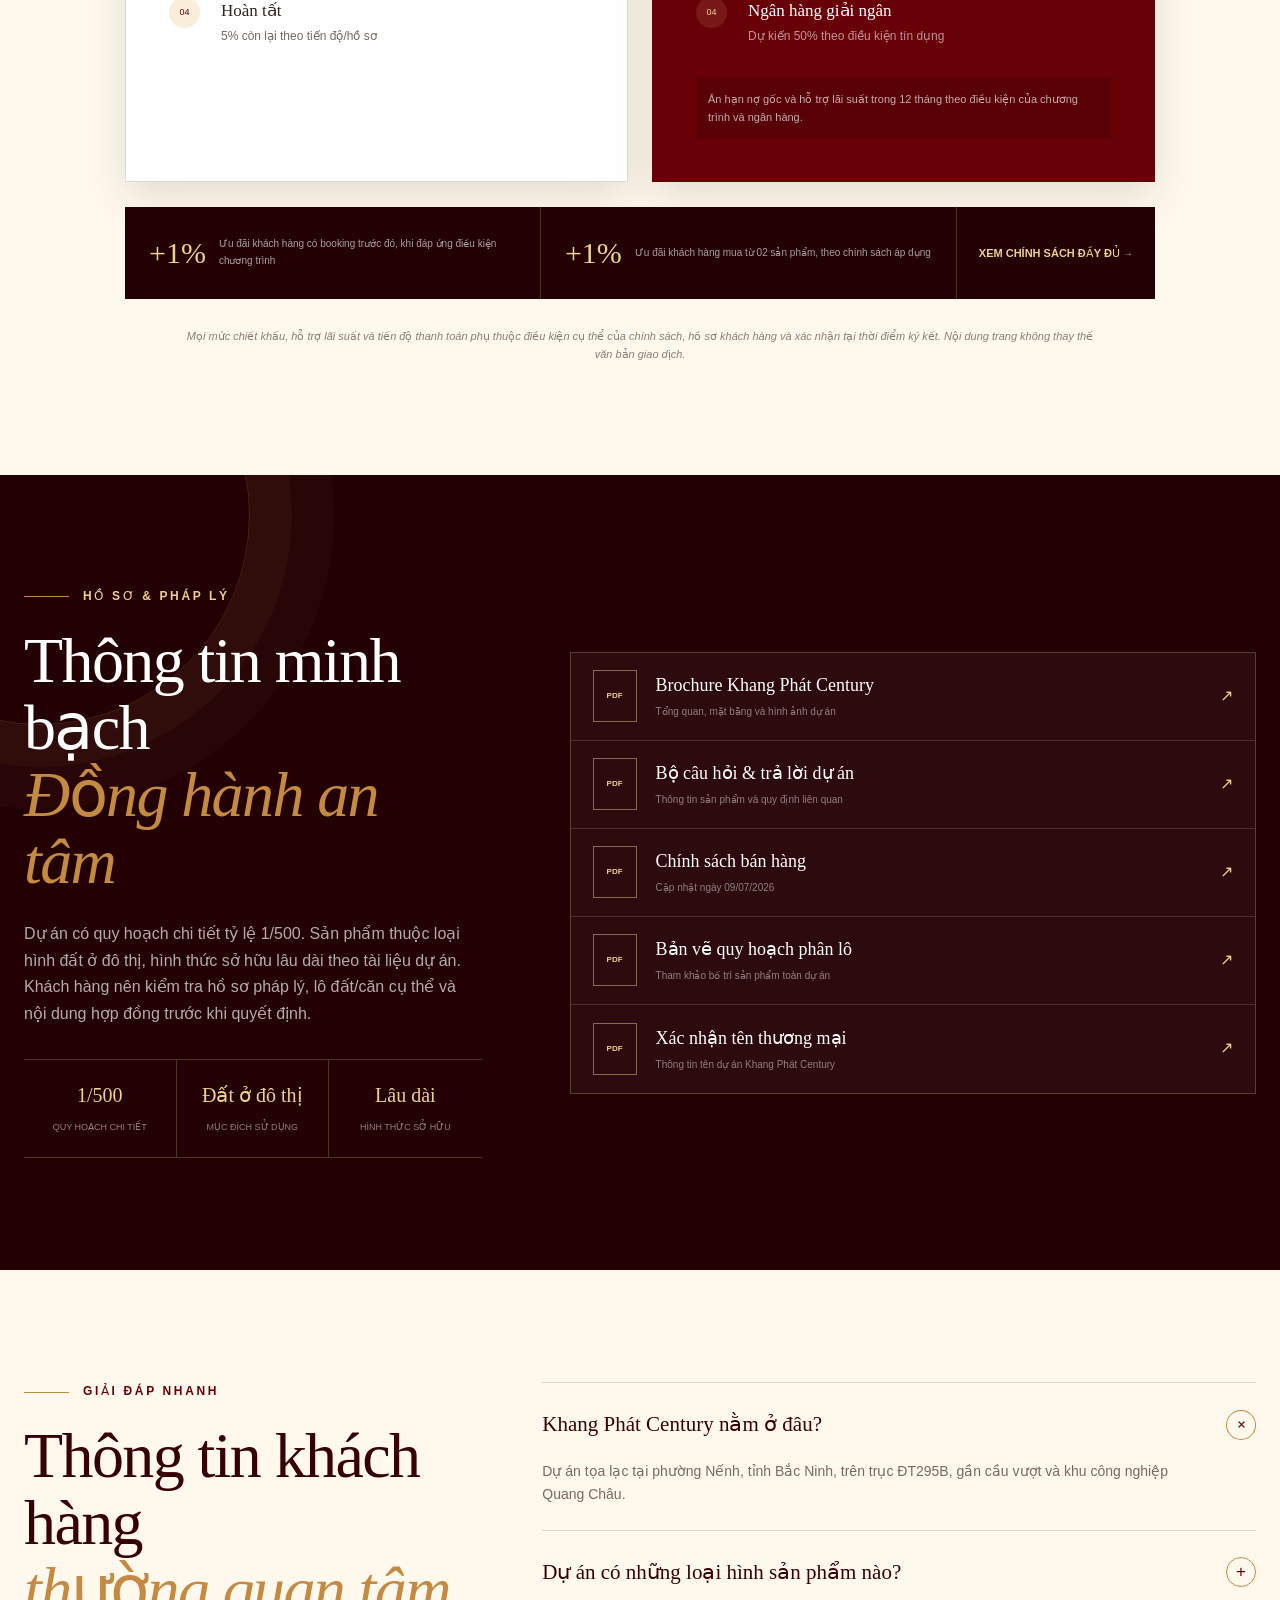
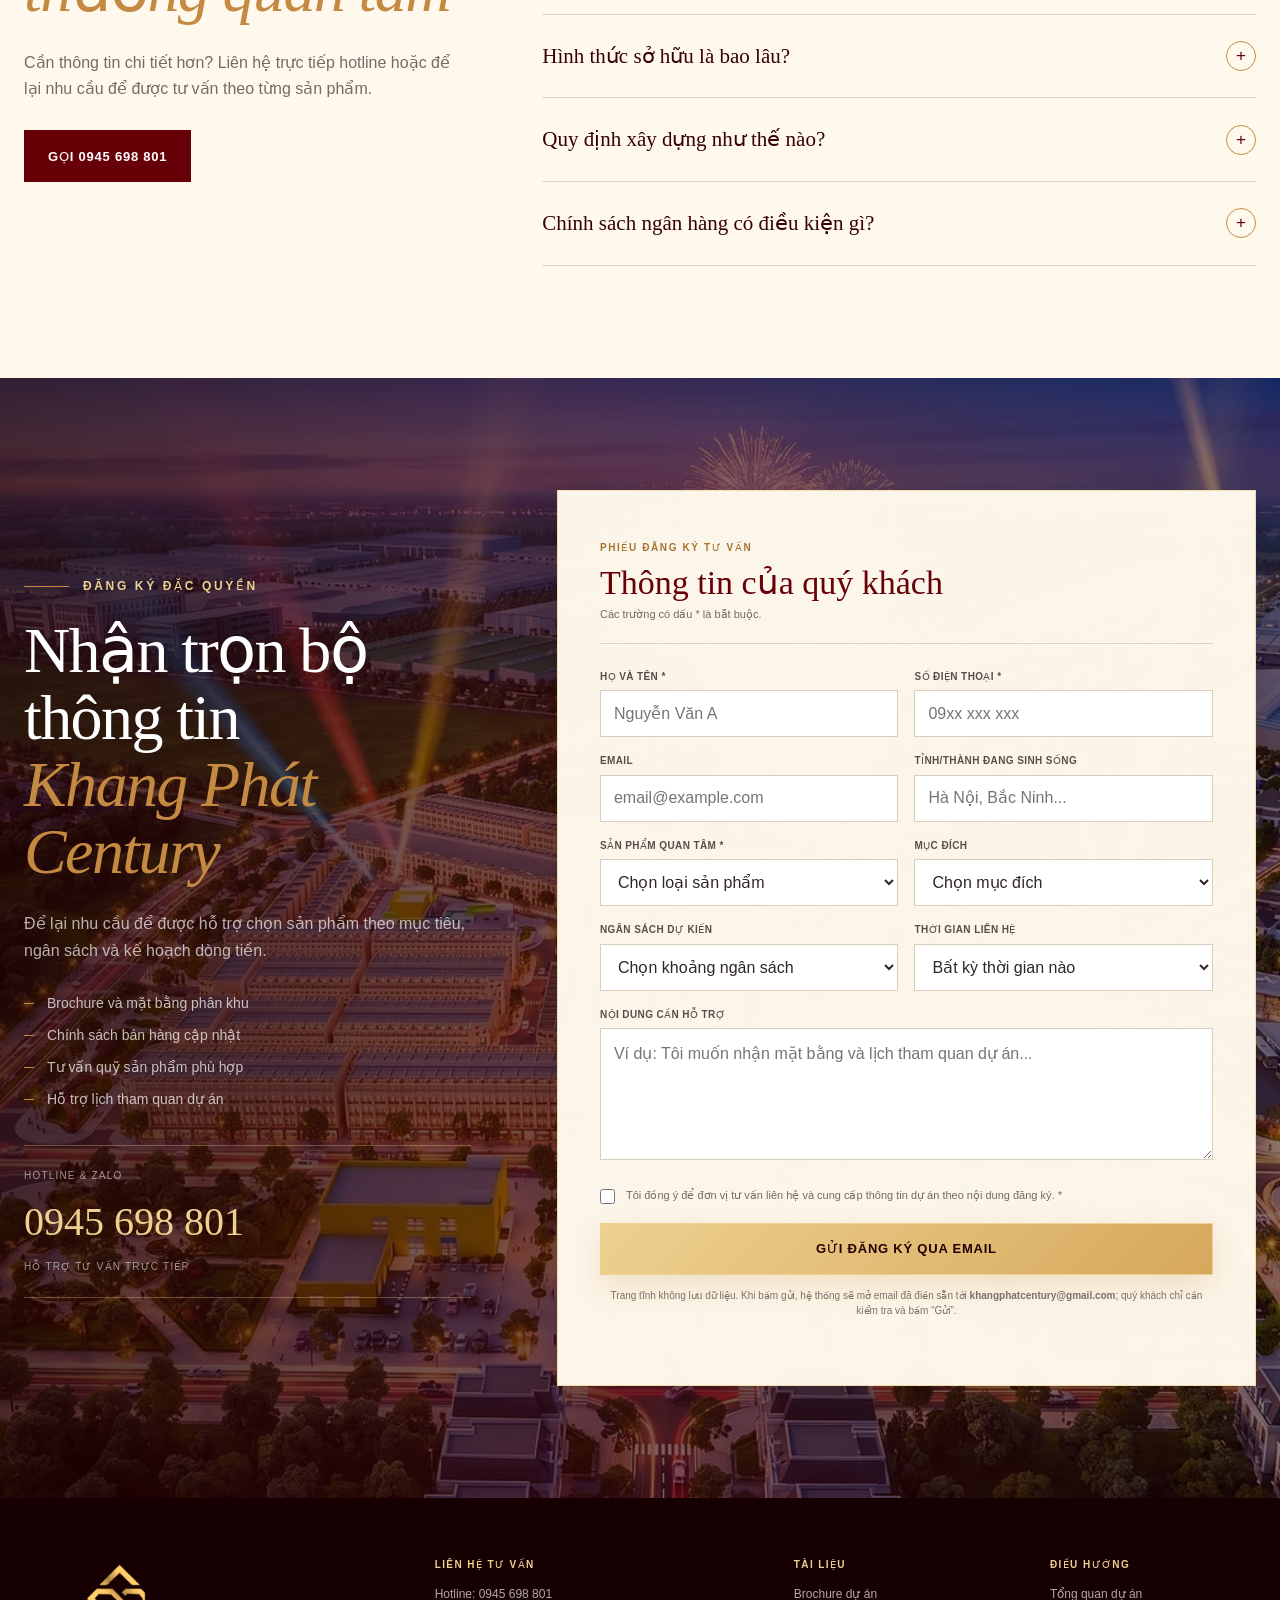
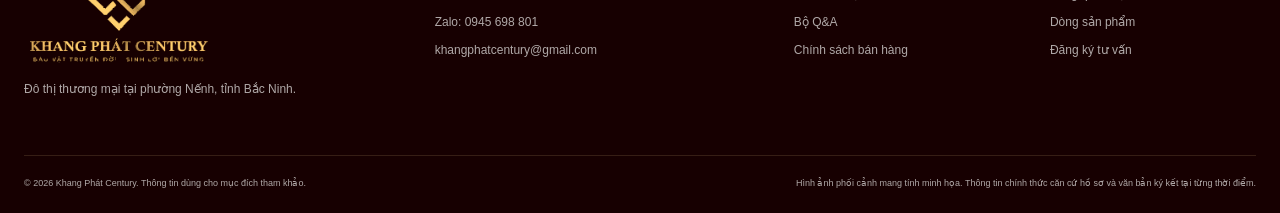
==== commit 90fed17c: "Widen desktop hero and add transparent project logo" ====
--- a/index.html
+++ b/index.html
@@ -53,7 +53,7 @@
       <div class="container hero__content">
         <div class="hero__copy reveal">
           <p class="hero__eyebrow">Tâm điểm đô thị thương mại Bắc Ninh</p>
-          <img class="hero__project-logo" src="assets/logos/brand.webp" alt="Khang Phát Century - Báu vật truyền đời, sinh lời bền vững" width="1080" height="1080">
+          <img class="hero__project-logo" src="assets/logos/logo1-transparent.png" alt="Khang Phát Century - Báu vật truyền đời, sinh lời bền vững" width="1254" height="1254">
           <h1 id="hero-title"><span>Kiến tạo thịnh vượng</span><em>Giữ trọn giá trị muôn đời</em></h1>
           <p class="hero__lead">Khu đô thị quy hoạch đồng bộ tại phường Nếnh, đón nhịp sống sôi động từ ĐT295B và hệ sinh thái khu công nghiệp Quang Châu.</p>
           <div class="hero__actions">
--- a/assets/css/styles.css
+++ b/assets/css/styles.css
@@ -406,13 +406,13 @@
 }
 
 .hero__project-logo {
-  width: 220px;
-  height: 118px;
-  margin-bottom: 22px;
+  width: 380px;
+  height: 210px;
+  margin: -24px 0 10px;
   object-fit: cover;
-  object-position: center 49%;
-  border: 1px solid rgba(238, 209, 144, 0.38);
-  box-shadow: 0 12px 28px rgba(29, 0, 2, 0.22);
+  object-position: center 47%;
+  border: 0;
+  filter: drop-shadow(0 8px 14px rgba(24, 0, 2, 0.48));
 }
 
 .hero h1 {
@@ -2204,16 +2204,21 @@
 @media (min-width: 1161px) {
   .header__inner,
   .hero__content {
-    width: min(calc(100% - 96px), 1560px);
+    width: min(calc(100% - 64px), 1720px);
   }
 
   .hero__content {
-    grid-template-columns: minmax(0, 1fr) 280px;
-    gap: clamp(88px, 7vw, 132px);
+    grid-template-columns: minmax(0, 1fr) 290px;
+    gap: clamp(88px, 6vw, 120px);
   }
 
   .hero__copy {
-    max-width: 900px;
+    max-width: 960px;
+  }
+
+  .hero__eyebrow {
+    font-size: 15px;
+    letter-spacing: 0.12em;
   }
 }
 
@@ -2491,9 +2496,9 @@
   }
 
   .hero__project-logo {
-    width: 190px;
-    height: 104px;
-    margin-bottom: 17px;
+    width: 240px;
+    height: 132px;
+    margin: -10px 0 8px;
   }
 
   .hero__eyebrow {
@@ -2834,8 +2839,8 @@
   }
 
   .hero__project-logo {
-    width: 156px;
-    height: 84px;
+    width: 210px;
+    height: 116px;
   }
 
   .hero h1 {
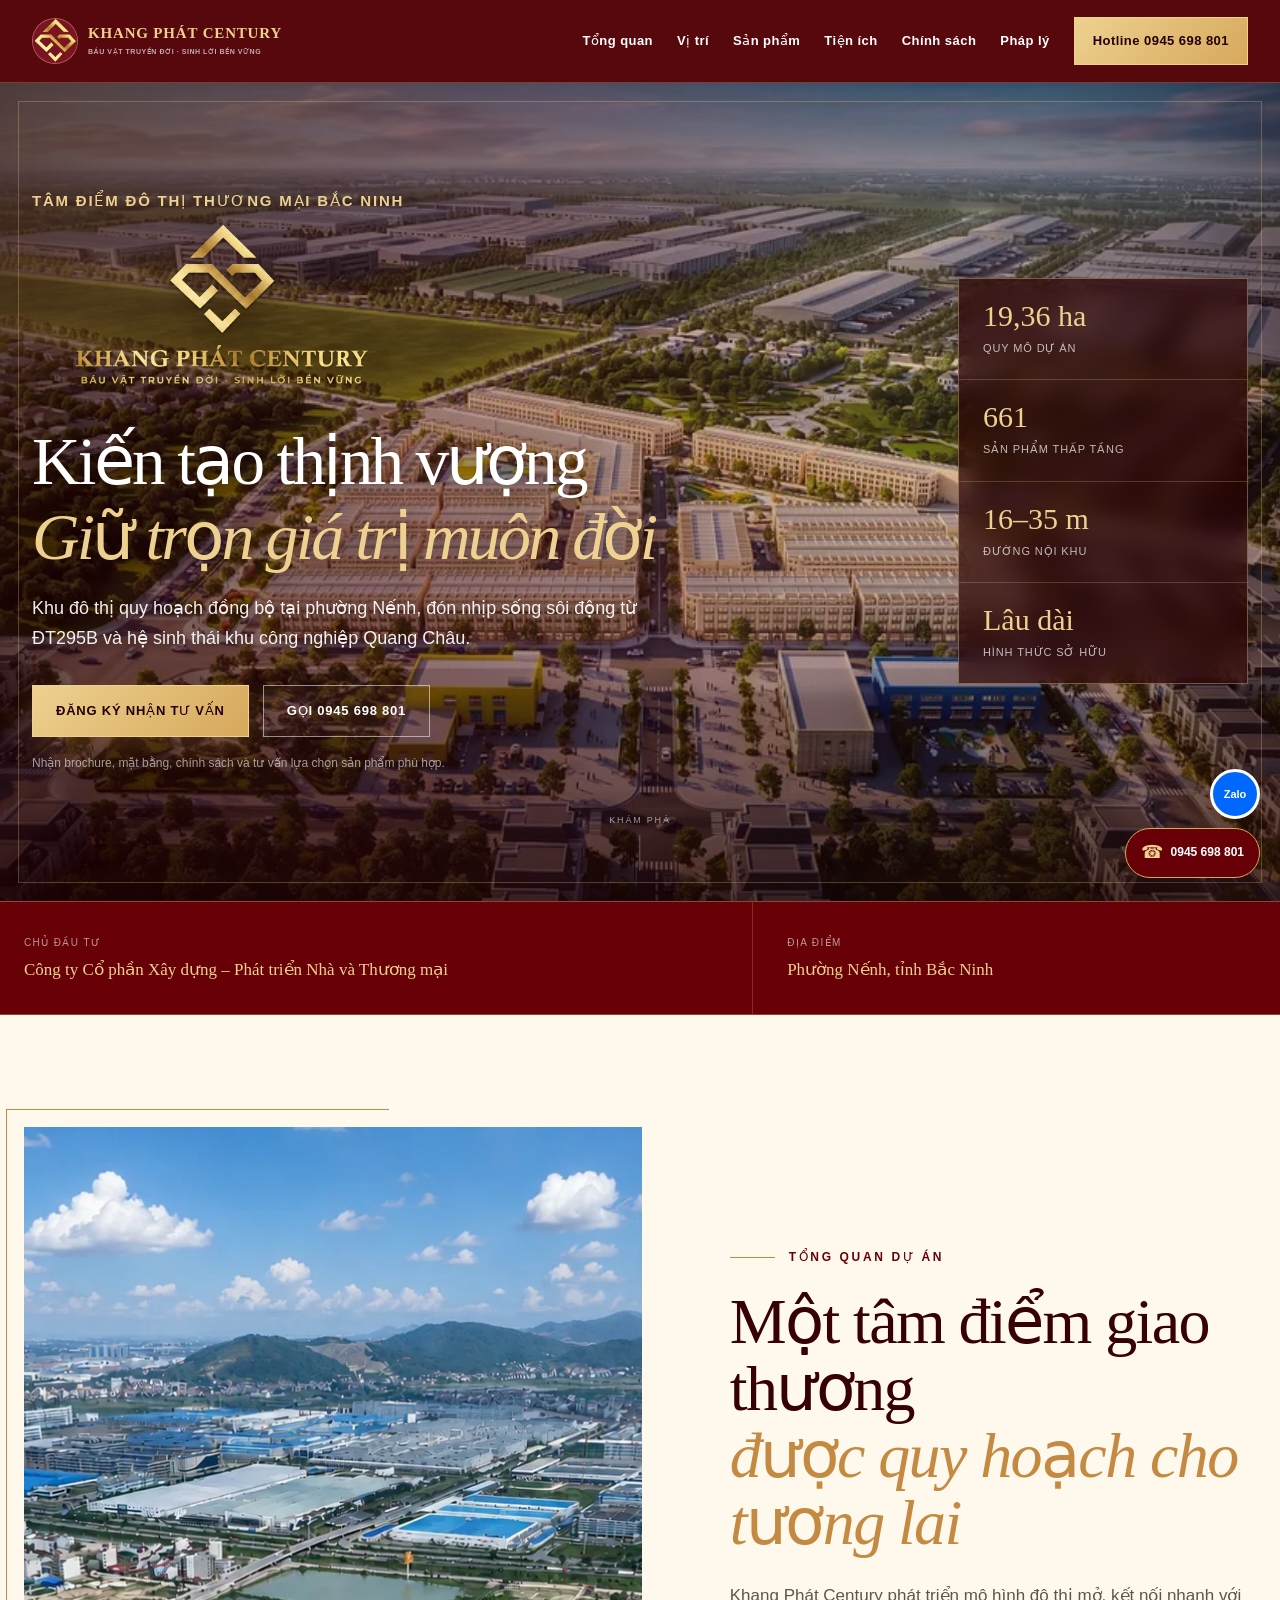
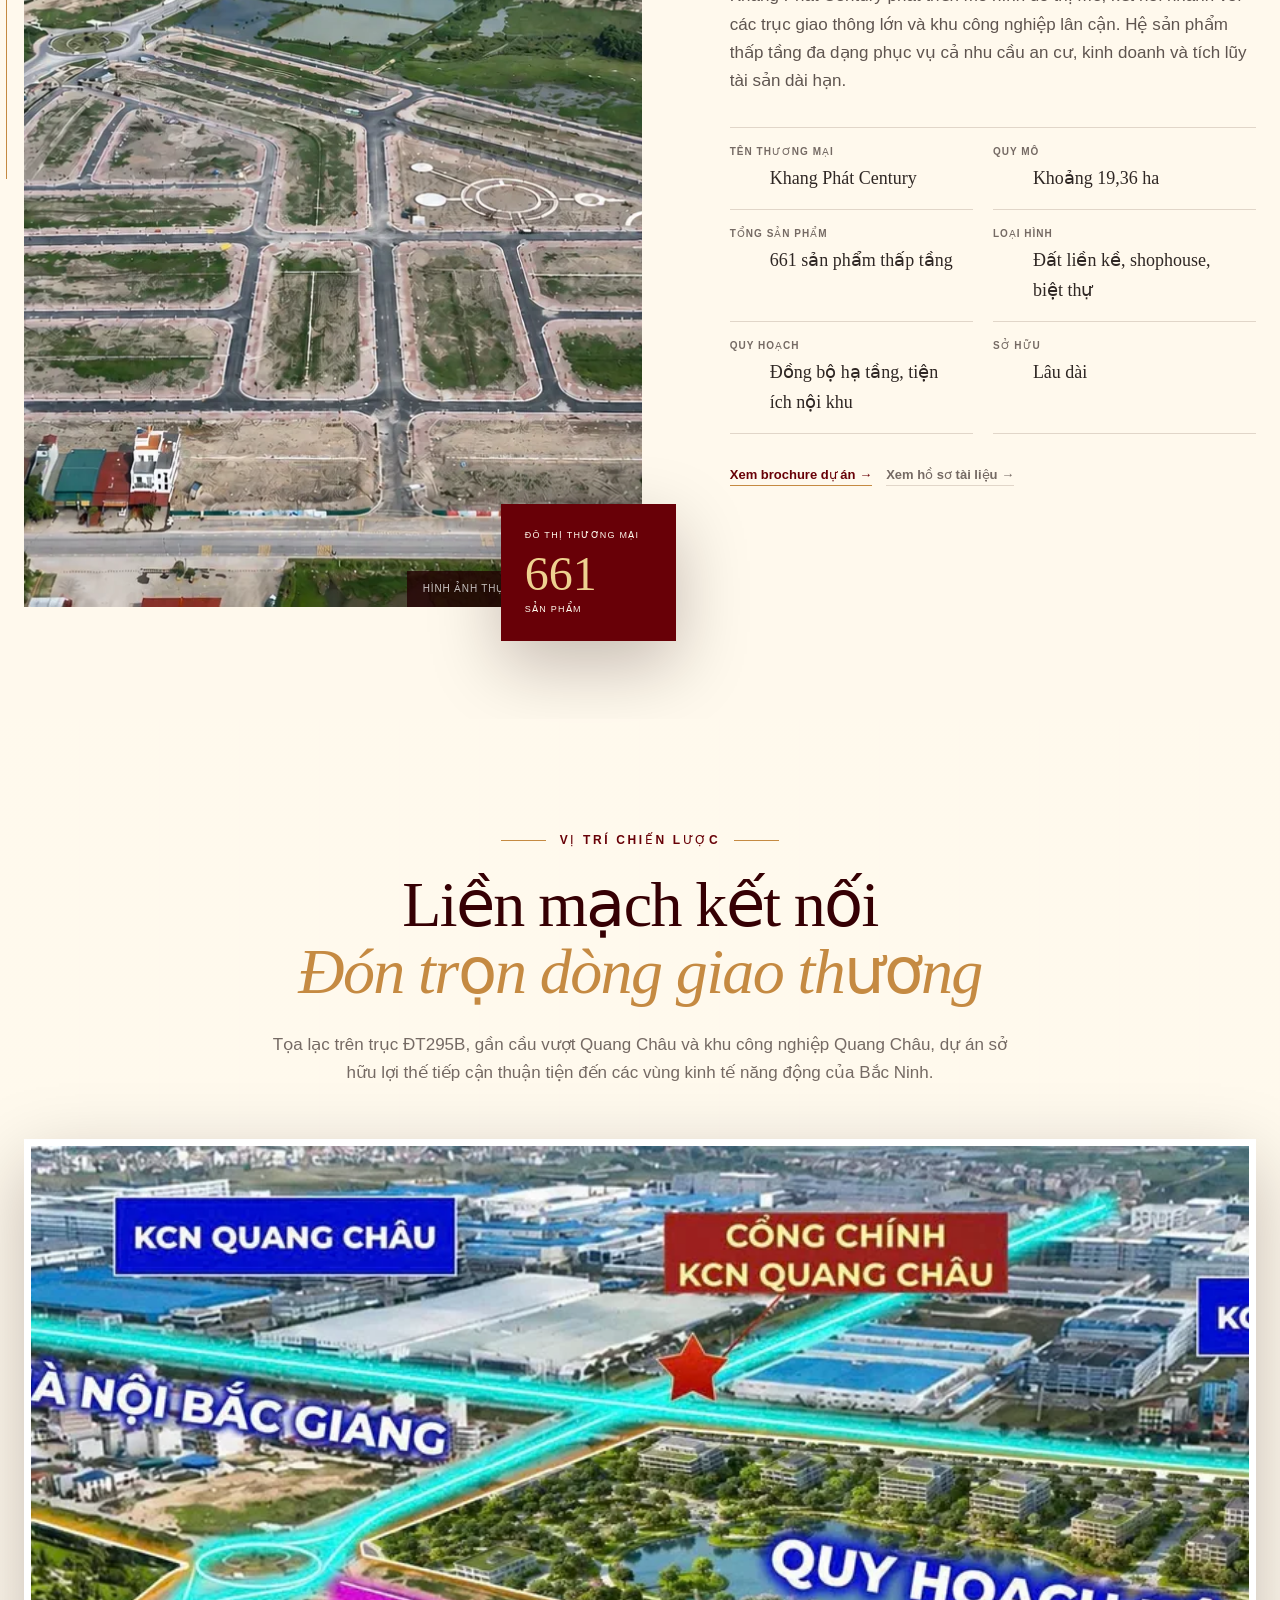
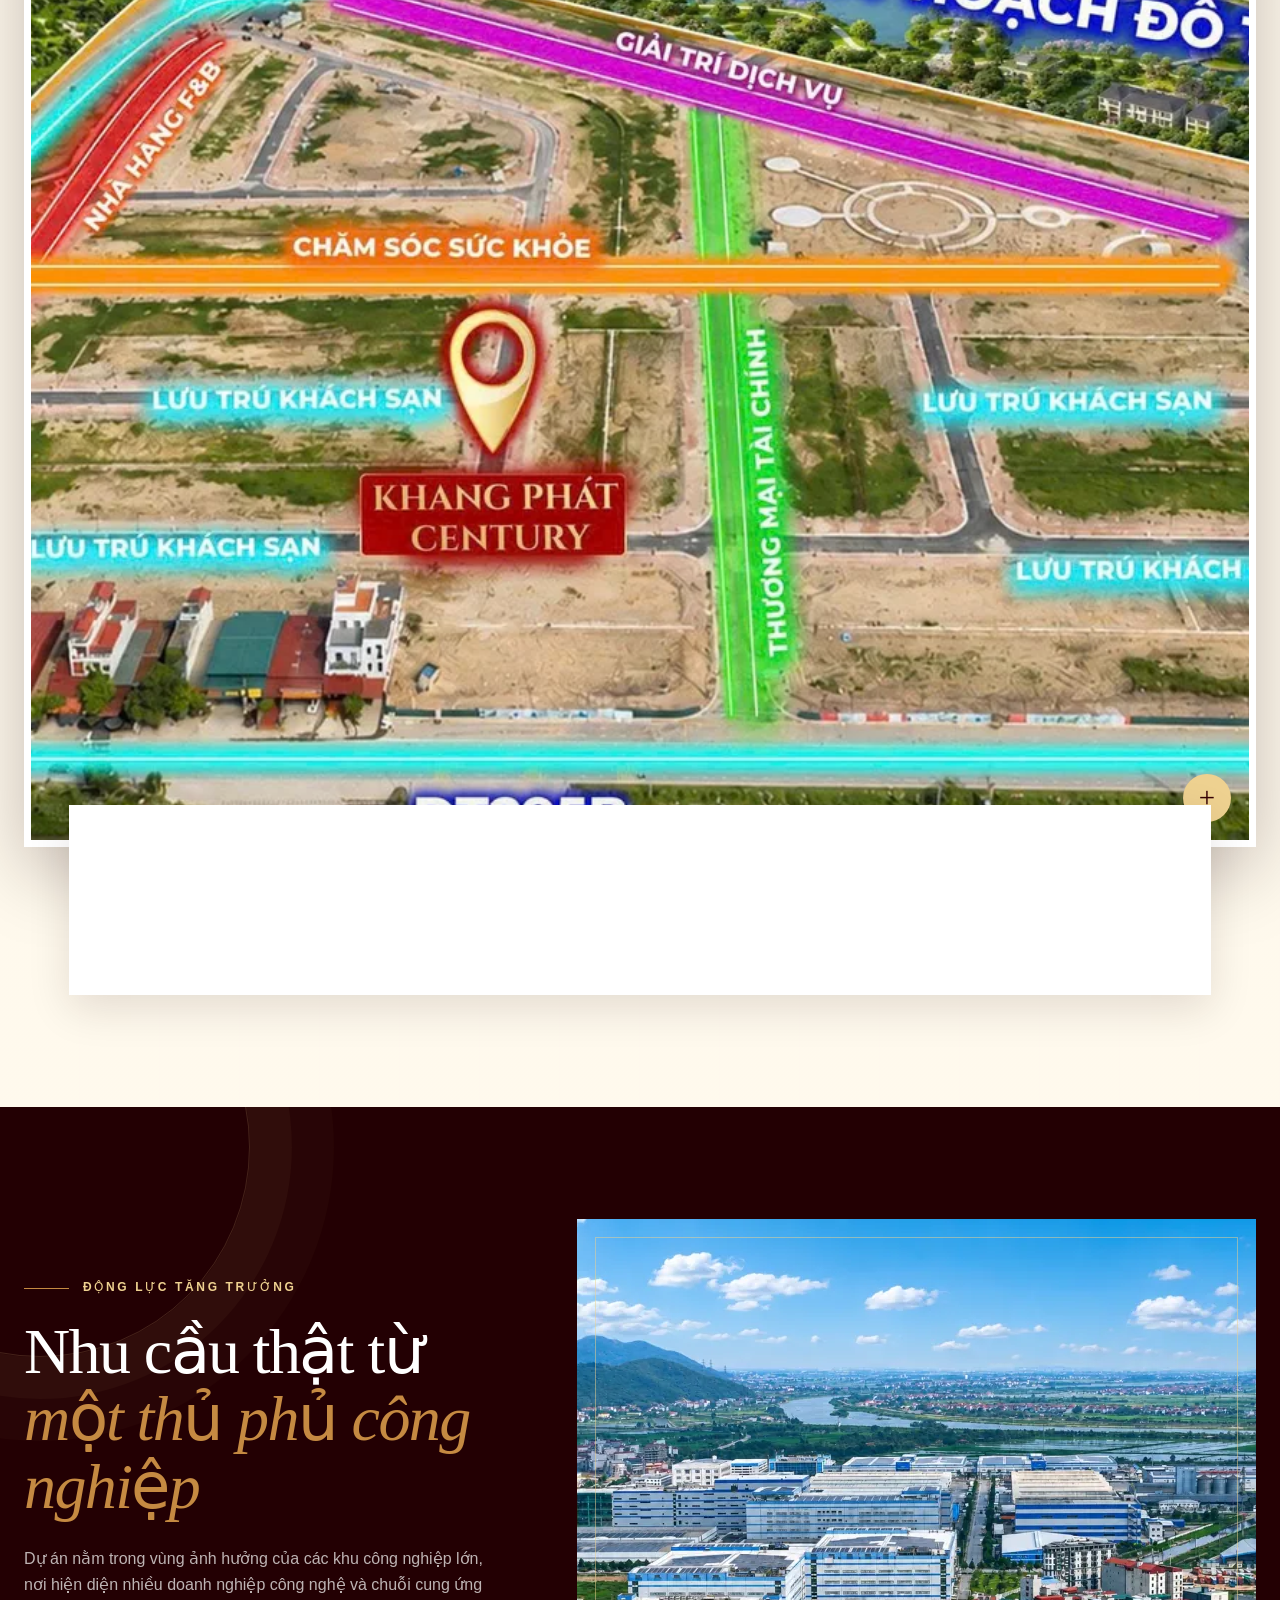
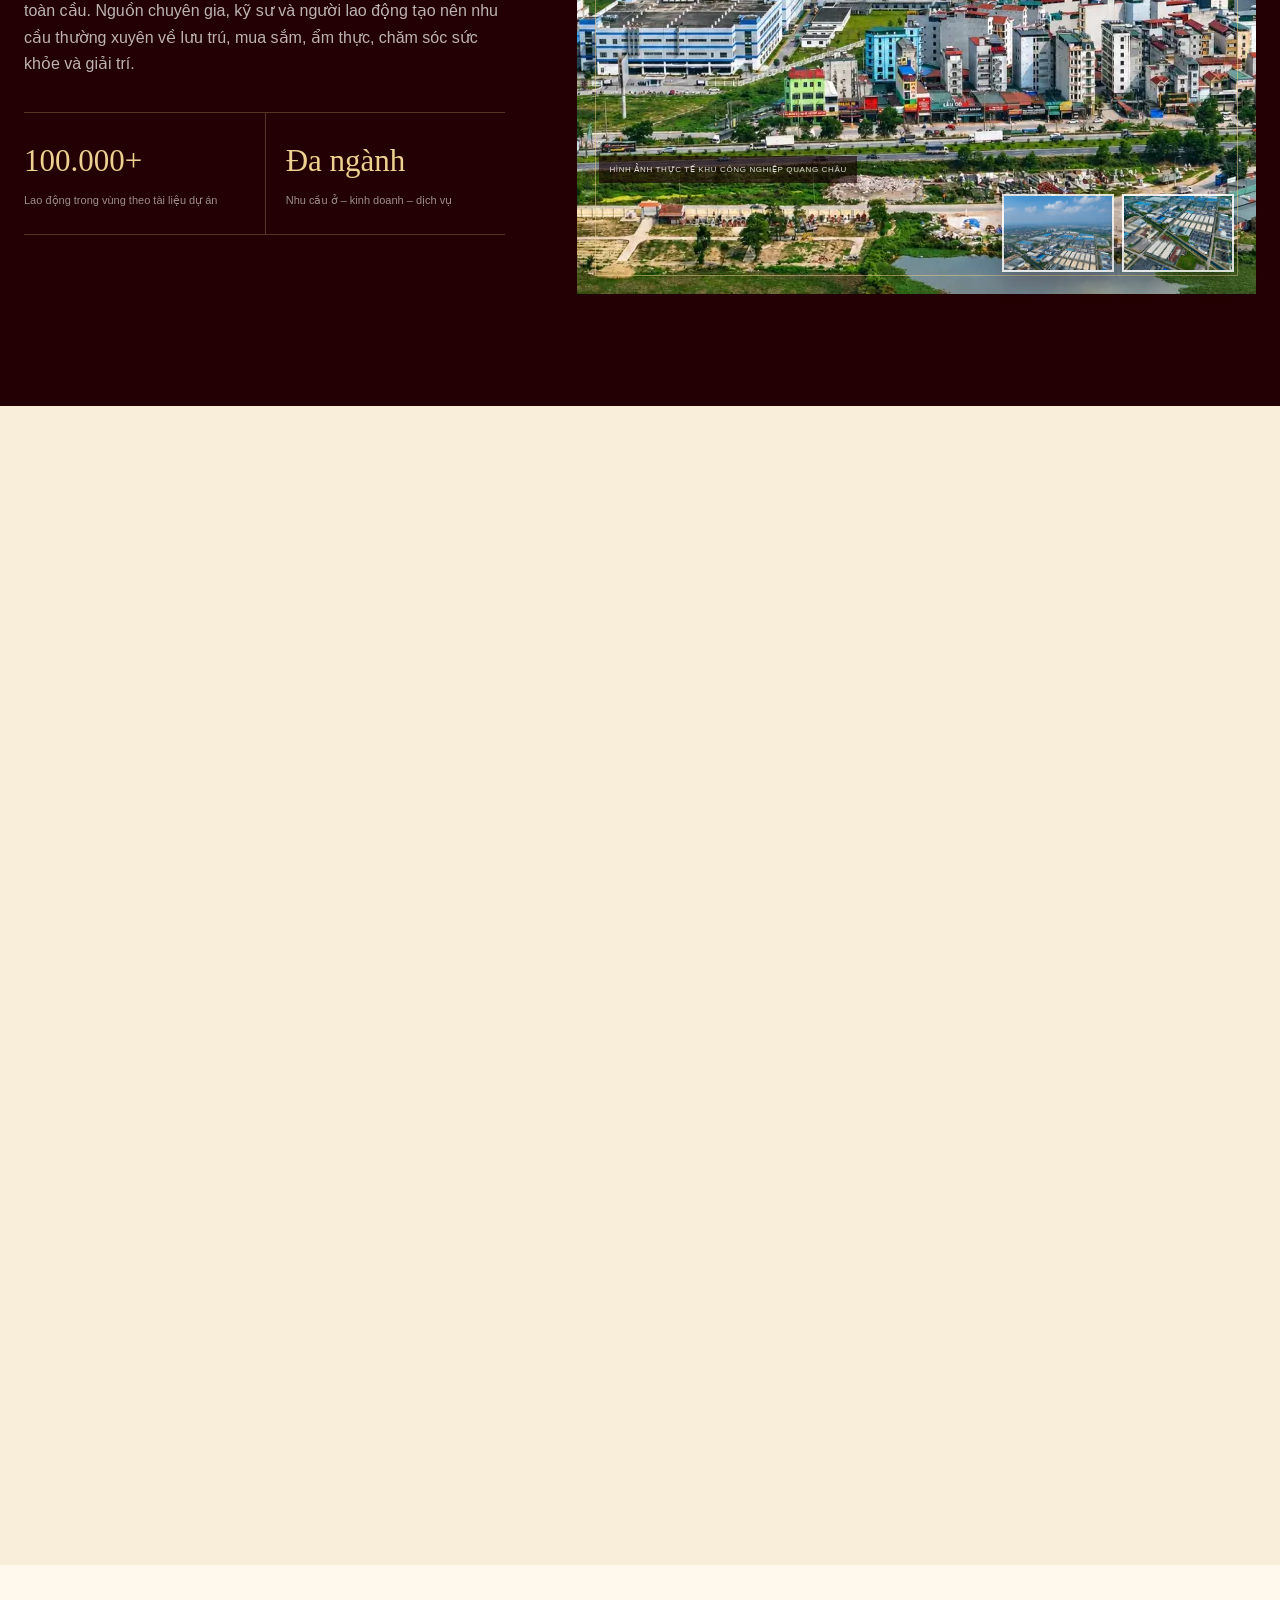
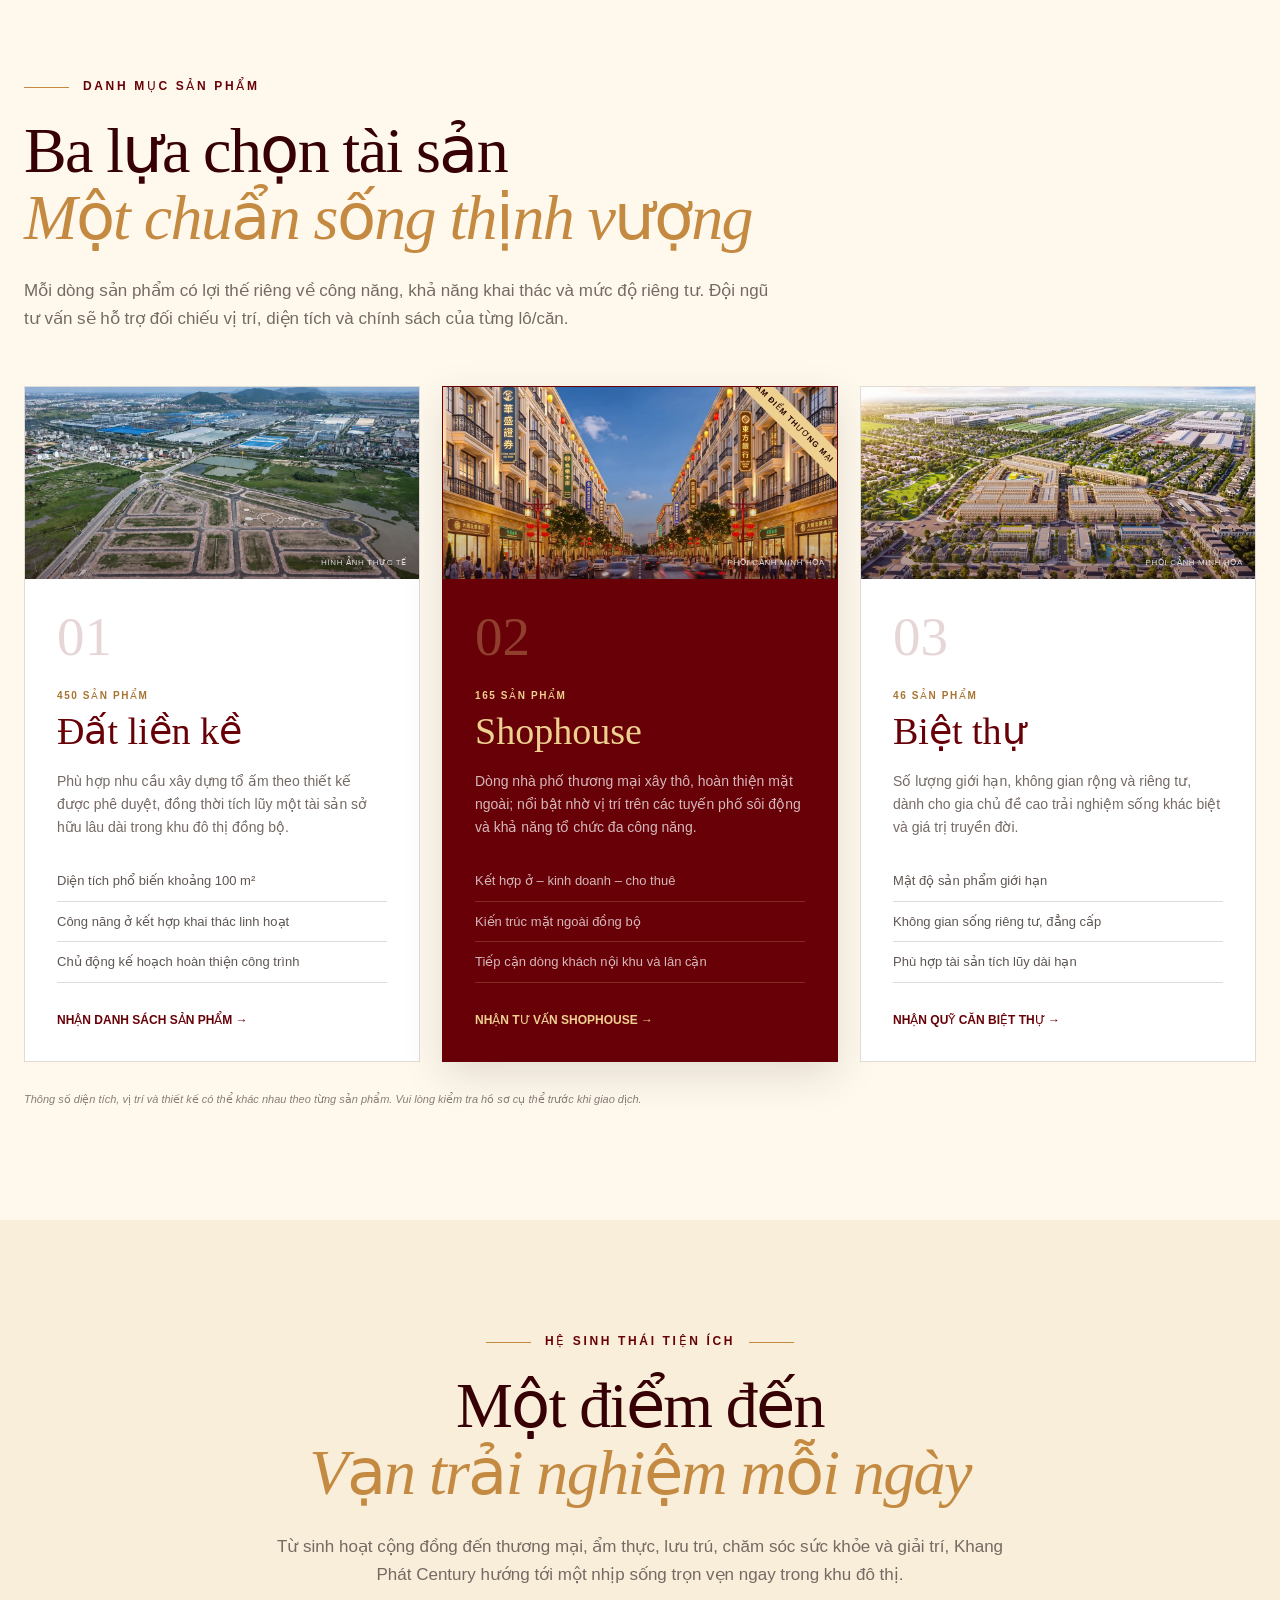
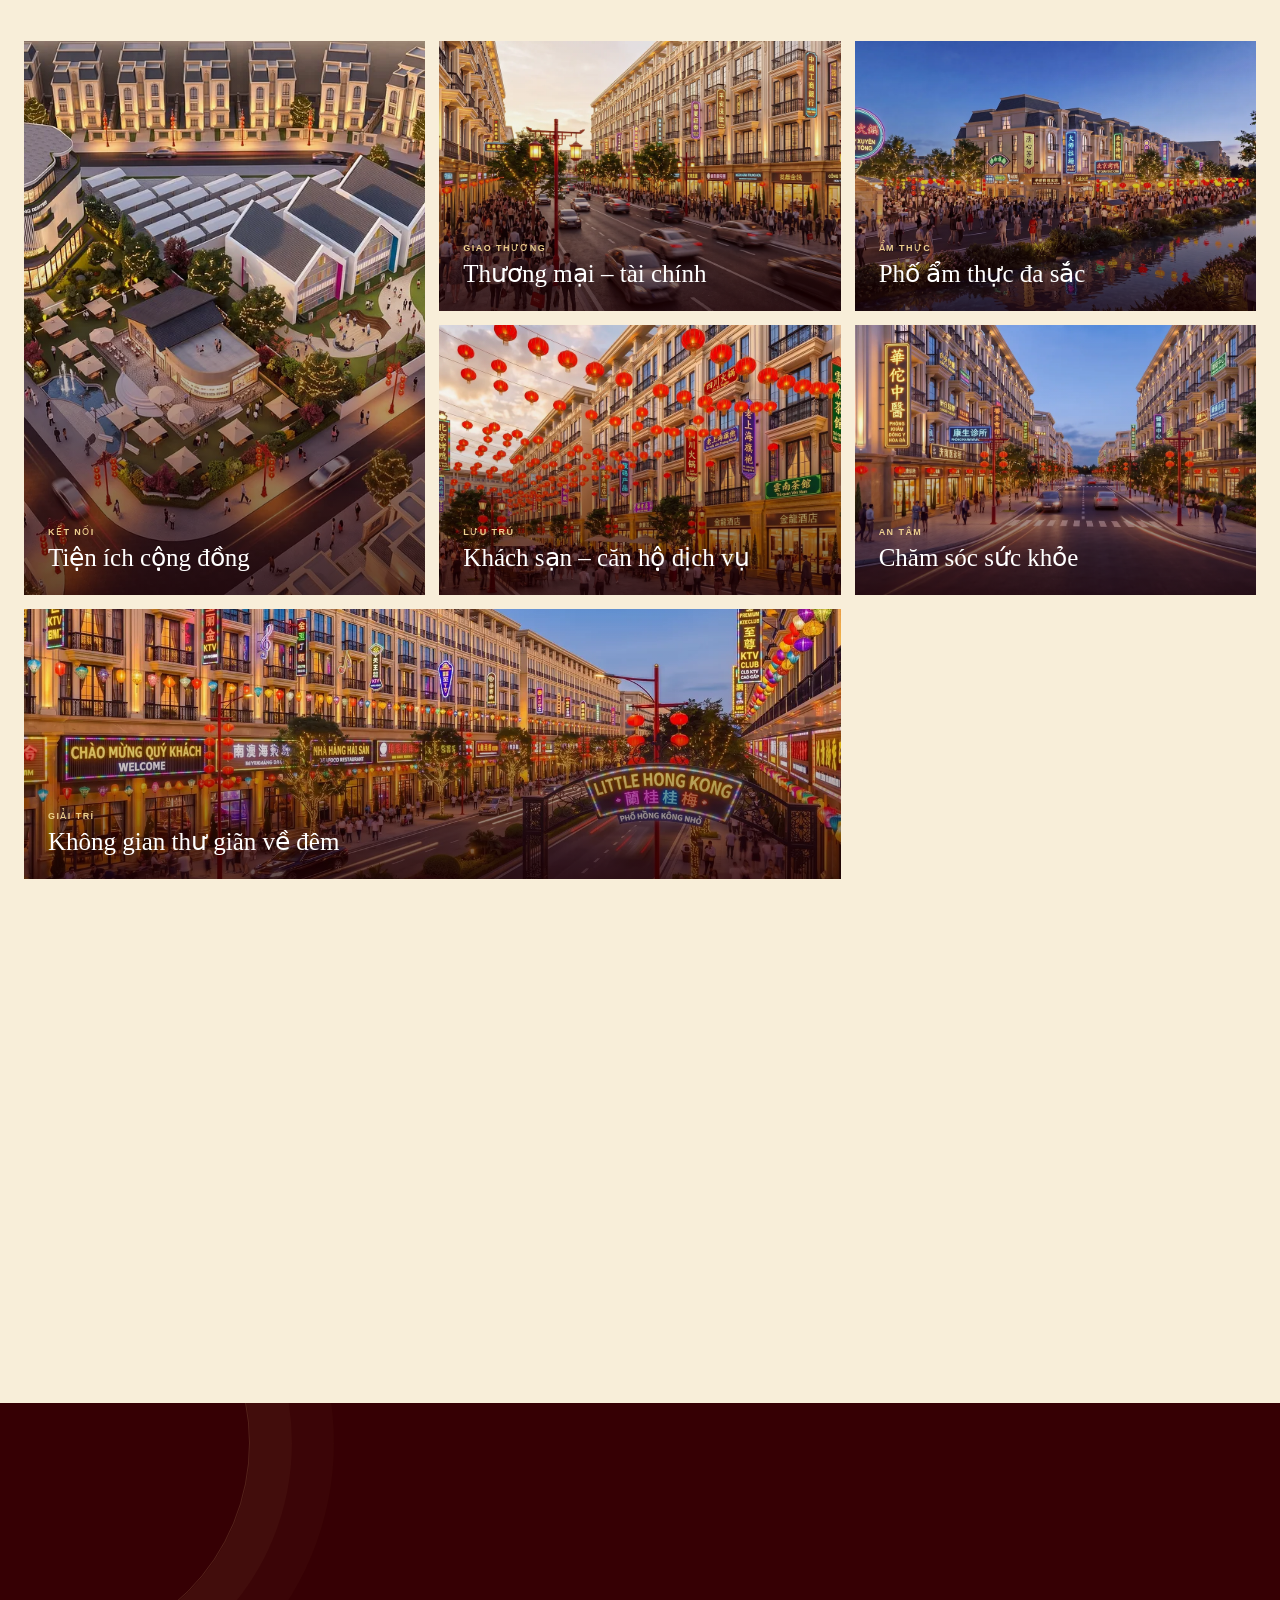
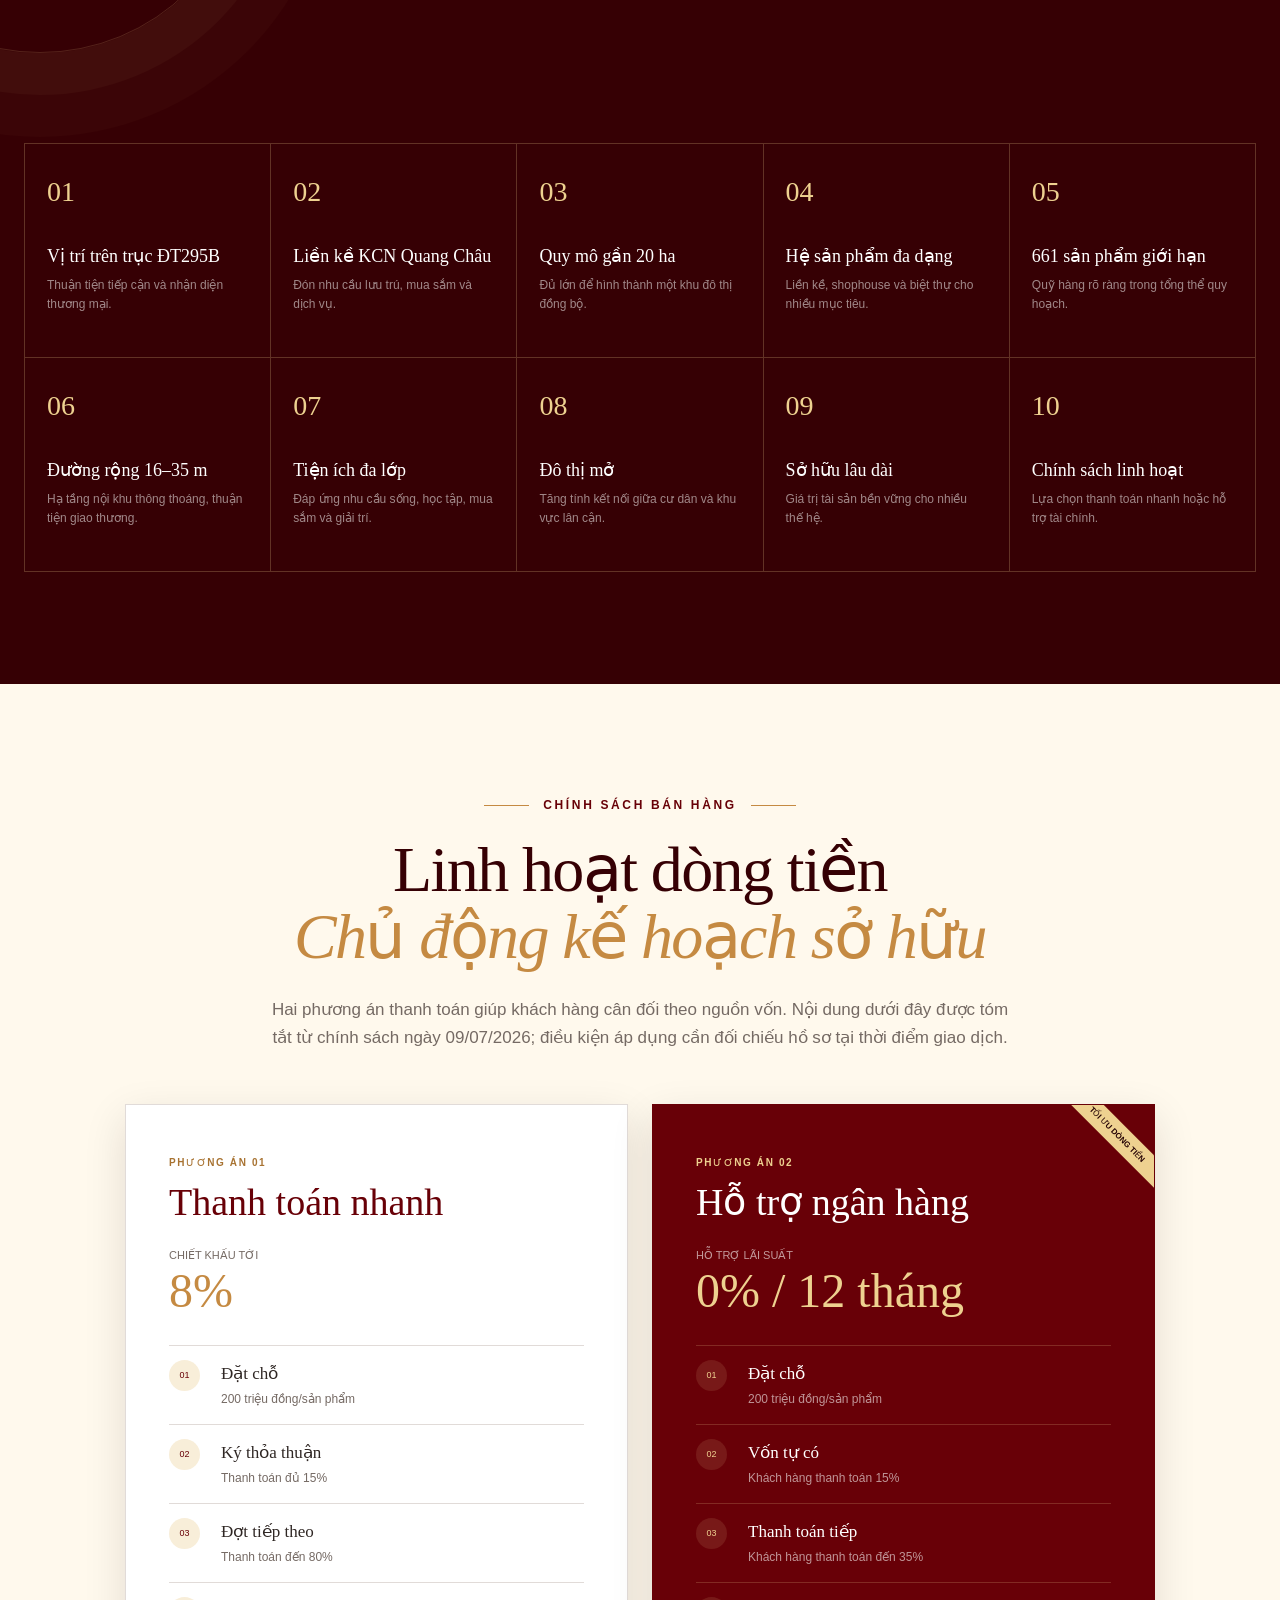
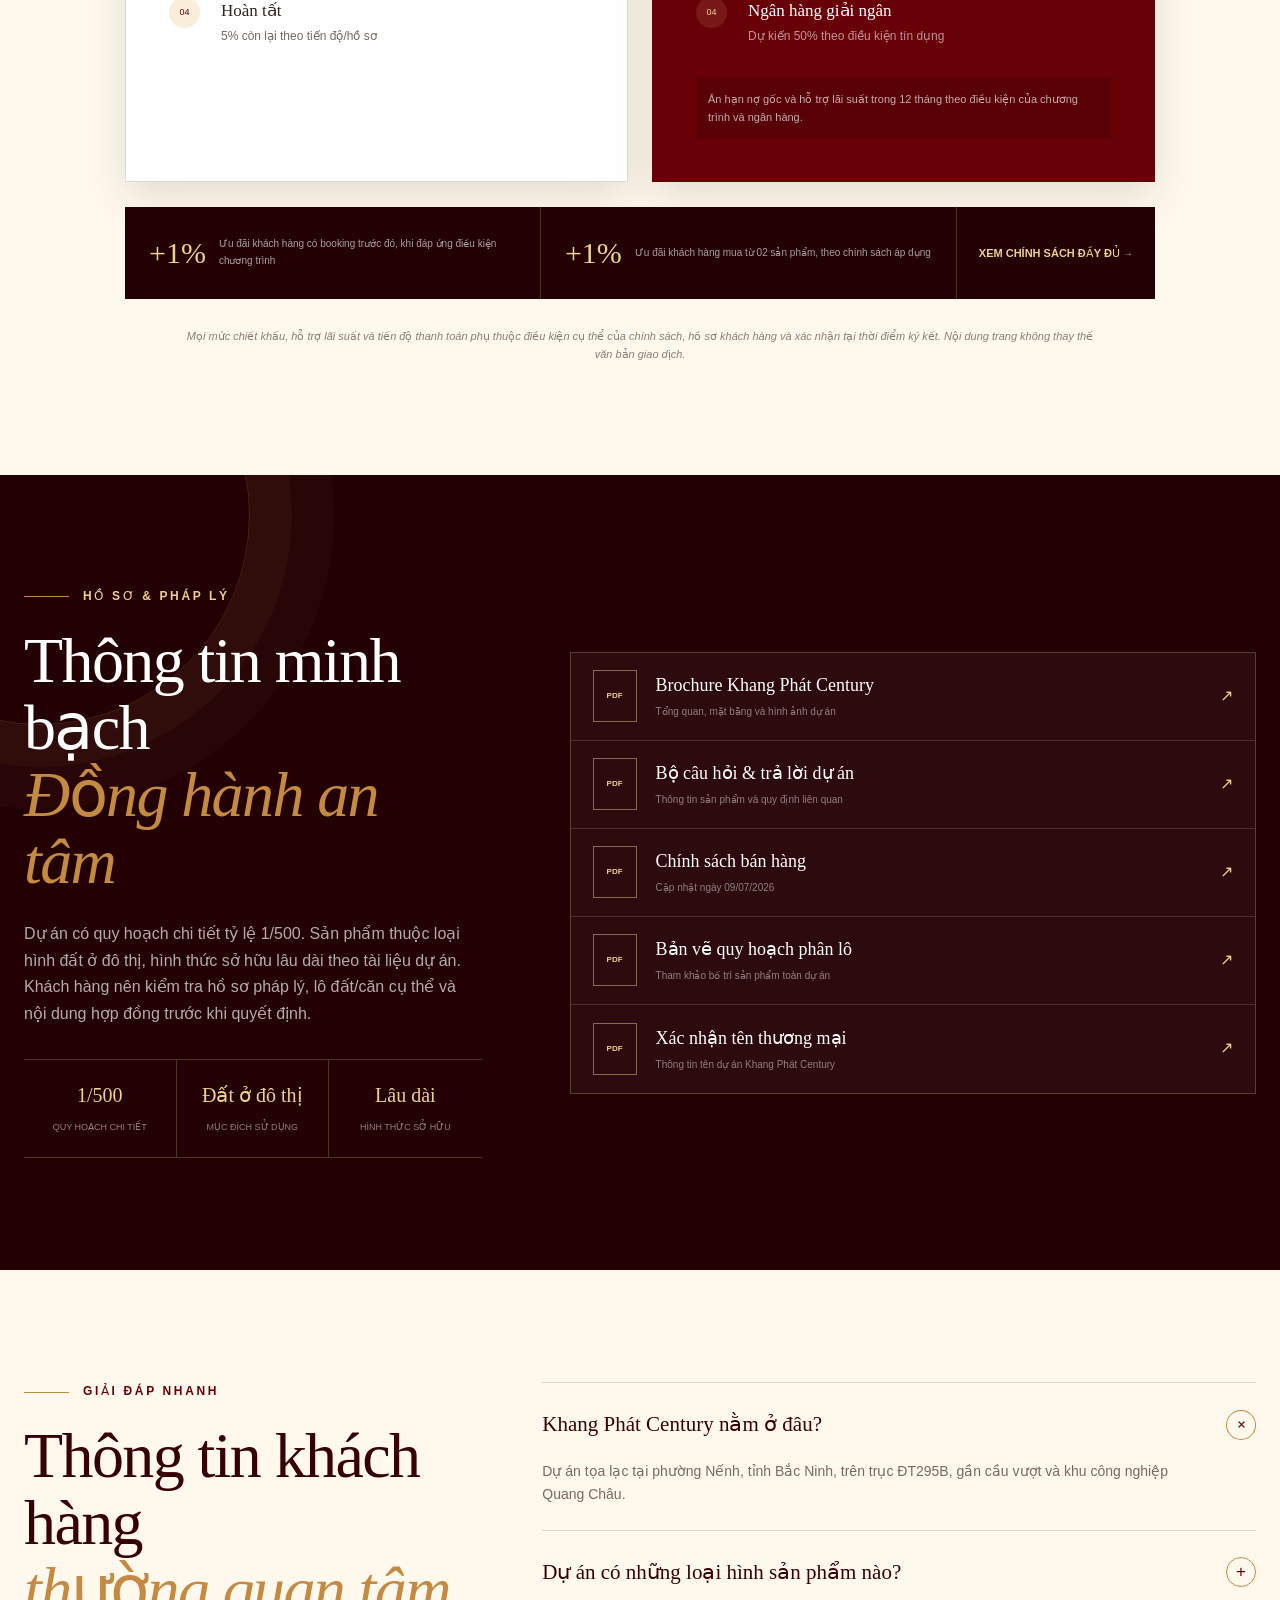
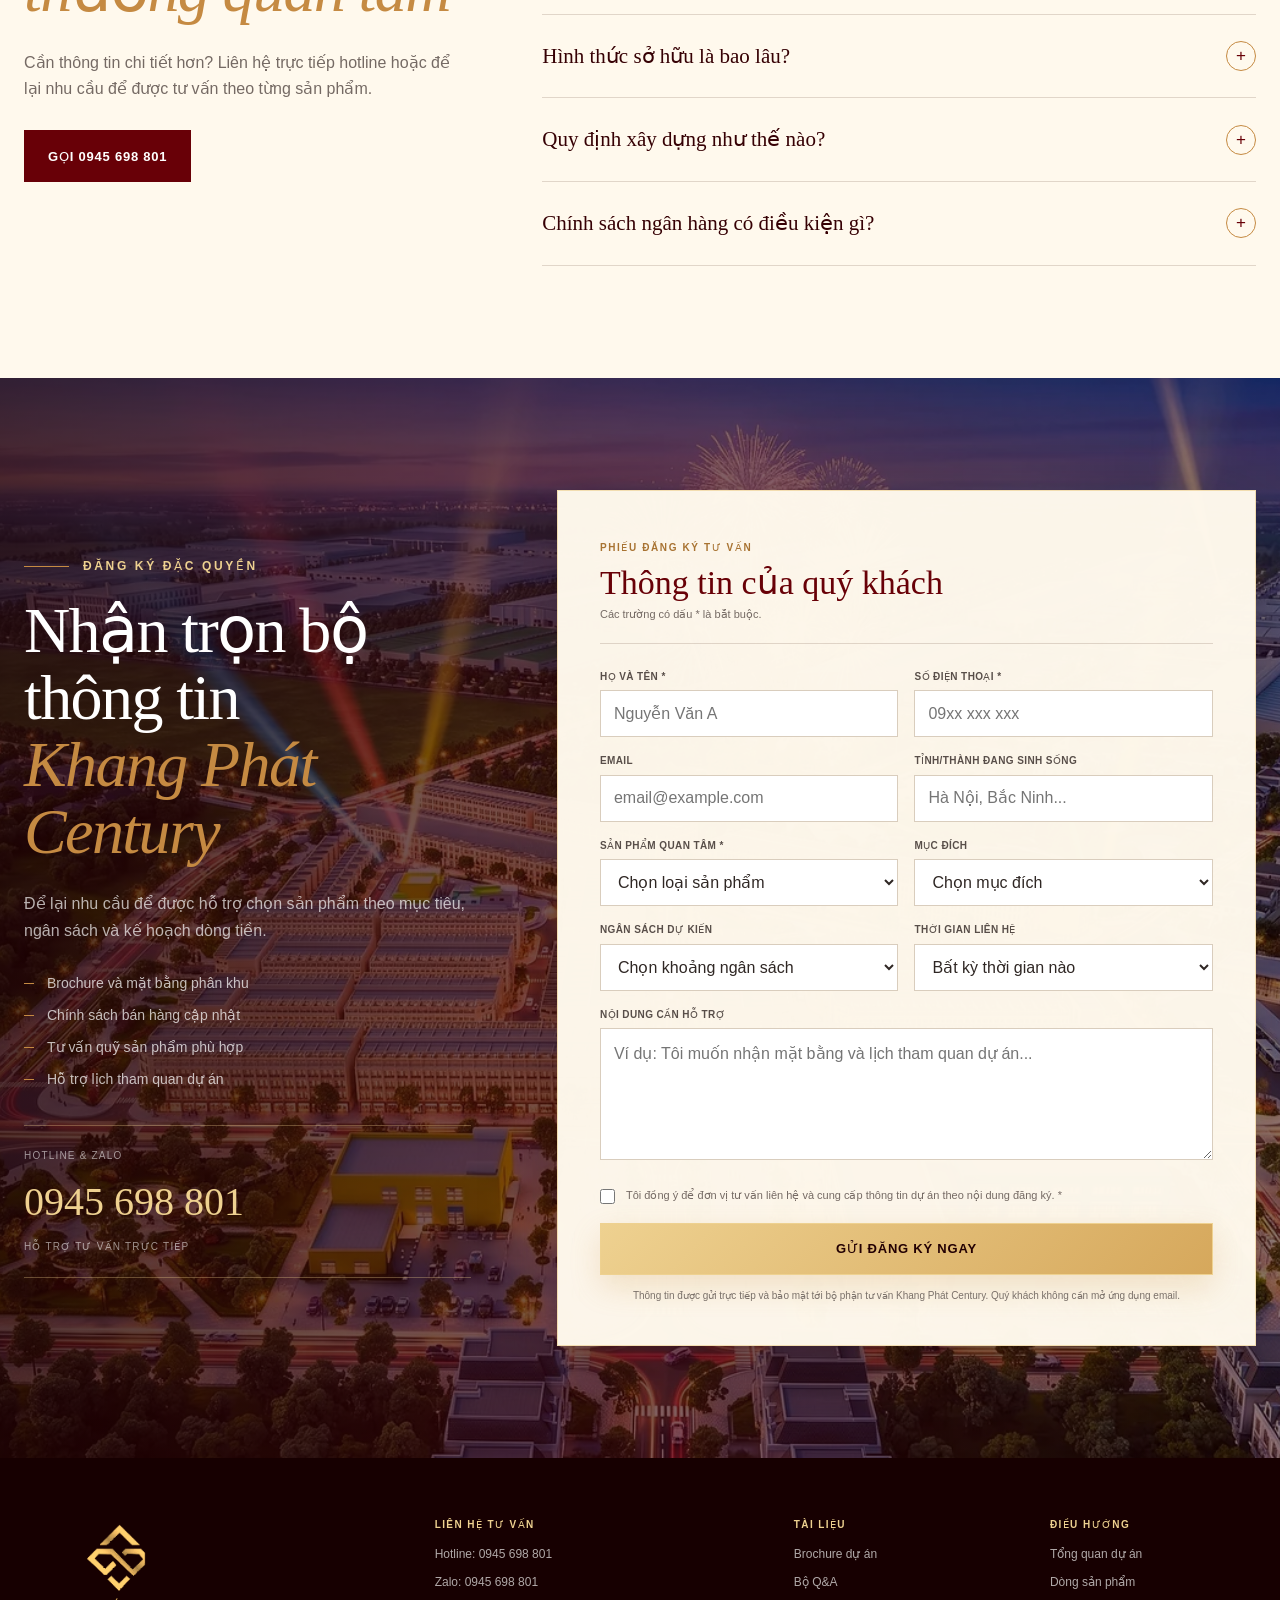
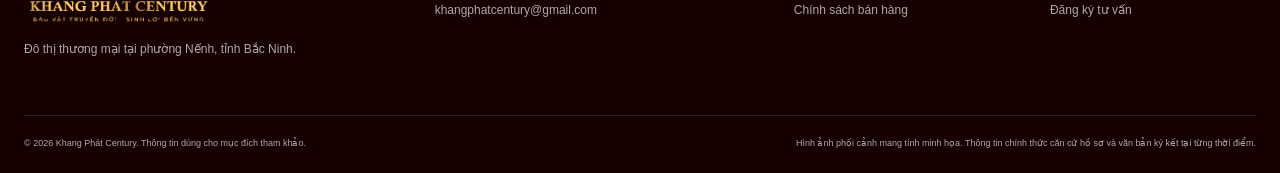
==== commit fadfe07d: "Fix mobile images and submit leads with FormSubmit" ====
--- a/index.html
+++ b/index.html
@@ -8,7 +8,7 @@
   <meta name="description" content="Khang Phát Century - tâm điểm đô thị thương mại tại phường Nếnh, Bắc Ninh. Đăng ký nhận thông tin dự án, chính sách và tư vấn sản phẩm.">
   <title>Khang Phát Century | Đô thị thương mại tại Bắc Ninh</title>
   <link rel="icon" type="image/webp" href="assets/logos/logo.webp">
-  <link rel="stylesheet" href="assets/css/styles.css">
+  <link rel="stylesheet" href="assets/css/styles.css?v=20260711-3">
 </head>
 <body>
   <a class="skip-link" href="#main-content">Đi đến nội dung chính</a>
@@ -46,8 +46,8 @@
   <main id="main-content">
     <section class="hero" id="trang-chu" aria-labelledby="hero-title">
       <picture class="hero__media">
-        <source media="(max-width: 700px)" srcset="assets/images/hero-khang-phat-century-960.webp">
-        <img src="assets/images/hero-khang-phat-century-1920.webp" alt="Phối cảnh tổng thể Khang Phát Century trong hệ sinh thái khu công nghiệp Quang Châu" width="1920" height="1080" fetchpriority="high">
+        <source media="(max-width: 700px)" srcset="assets/images/hero-khang-phat-century-960.webp?v=20260711-3">
+        <img src="assets/images/hero-khang-phat-century-1920.webp?v=20260711-3" alt="Phối cảnh tổng thể Khang Phát Century trong hệ sinh thái khu công nghiệp Quang Châu" width="1920" height="1080" fetchpriority="high">
       </picture>
       <div class="hero__overlay" aria-hidden="true"></div>
       <div class="container hero__content">
@@ -532,7 +532,12 @@
             <p>Các trường có dấu * là bắt buộc.</p>
           </div>
 
-          <form class="lead-form" id="lead-form" data-recipient="khangphatcentury@gmail.com" action="mailto:khangphatcentury@gmail.com" method="post" enctype="text/plain">
+          <form class="lead-form" id="lead-form" action="https://formsubmit.co/khangphatcentury@gmail.com" method="post" accept-charset="UTF-8">
+            <input type="hidden" name="_subject" value="Khách hàng mới đăng ký tư vấn Khang Phát Century">
+            <input type="hidden" name="_template" value="table">
+            <input type="hidden" name="_captcha" value="false">
+            <input type="hidden" name="_next" value="https://khangphat.vercel.app/cam-on.html">
+            <input class="form-honeypot" type="text" name="_honey" tabindex="-1" autocomplete="off" aria-hidden="true">
             <div class="form-grid">
               <label class="field">
                 <span>Họ và tên *</span>
@@ -601,9 +606,8 @@
               <span>Tôi đồng ý để đơn vị tư vấn liên hệ và cung cấp thông tin dự án theo nội dung đăng ký. *</span>
             </label>
 
-            <button class="button button--gold button--full" type="submit">Gửi đăng ký qua email</button>
-            <p class="form-note">Trang tĩnh không lưu dữ liệu. Khi bấm gửi, hệ thống sẽ mở email đã điền sẵn tới <strong>khangphatcentury@gmail.com</strong>; quý khách chỉ cần kiểm tra và bấm “Gửi”.</p>
-            <p class="form-status" id="form-status" role="status" aria-live="polite"></p>
+            <button class="button button--gold button--full" type="submit">Gửi đăng ký ngay</button>
+            <p class="form-note">Thông tin được gửi trực tiếp và bảo mật tới bộ phận tư vấn Khang Phát Century. Quý khách không cần mở ứng dụng email.</p>
           </form>
         </div>
       </div>
@@ -652,6 +656,6 @@
     <p></p>
   </dialog>
 
-  <script src="assets/js/main.js"></script>
+  <script src="assets/js/main.js?v=20260711-3"></script>
 </body>
 </html>
--- a/assets/css/styles.css
+++ b/assets/css/styles.css
@@ -330,6 +330,8 @@
 .hero__media img {
   width: 100%;
   height: 100%;
+  color: transparent;
+  font-size: 0;
   object-fit: cover;
   object-position: center;
 }
@@ -338,14 +340,29 @@
   position: absolute;
   inset: 0;
   background:
-    linear-gradient(90deg, rgba(29, 0, 2, 0.5) 0%, rgba(47, 0, 3, 0.28) 42%, rgba(51, 0, 3, 0.11) 72%, rgba(25, 0, 2, 0.04) 100%),
-    linear-gradient(0deg, rgba(31, 0, 2, 0.32) 0%, transparent 50%);
+    radial-gradient(ellipse at 72% 31%, rgba(238, 209, 144, 0.13) 0%, rgba(214, 168, 92, 0.045) 24%, transparent 48%),
+    linear-gradient(105deg, rgba(29, 0, 2, 0.57) 0%, rgba(59, 3, 8, 0.34) 38%, rgba(42, 0, 4, 0.1) 69%, rgba(25, 0, 2, 0.16) 100%),
+    linear-gradient(180deg, rgba(25, 0, 2, 0.2) 0%, transparent 34%, rgba(31, 0, 2, 0.42) 100%);
+  box-shadow:
+    inset 0 0 150px rgba(24, 0, 2, 0.18),
+    inset 0 -90px 120px rgba(24, 0, 2, 0.15);
+}
+
+.hero__overlay::before {
+  position: absolute;
+  inset: 0;
+  background:
+    linear-gradient(135deg, rgba(238, 209, 144, 0.085) 0%, transparent 23%, transparent 76%, rgba(214, 168, 92, 0.045) 100%),
+    radial-gradient(circle at 50% 48%, transparent 48%, rgba(28, 0, 2, 0.2) 100%);
+  content: "";
+  pointer-events: none;
 }
 
 .hero__overlay::after {
   position: absolute;
   inset: 18px;
   border: 1px solid rgba(236, 203, 133, 0.28);
+  box-shadow: inset 0 0 26px rgba(238, 209, 144, 0.035);
   content: "";
   pointer-events: none;
 }
@@ -1998,13 +2015,13 @@
   text-align: center;
 }
 
-.form-status {
-  min-height: 18px;
-  margin: 7px 0 0;
-  color: var(--wine-700);
-  font-size: 11px;
-  font-weight: 700;
-  text-align: center;
+.form-honeypot {
+  position: absolute !important;
+  left: -9999px !important;
+  width: 1px !important;
+  height: 1px !important;
+  opacity: 0 !important;
+  pointer-events: none !important;
 }
 
 .site-footer {
@@ -2471,7 +2488,7 @@
   }
 
   .hero__media {
-    background-image: none;
+    background-image: url("../images/hero-khang-phat-century-960.webp?v=20260711-3");
     transform: none;
   }
 
@@ -2481,8 +2498,16 @@
 
   .hero__overlay {
     background:
-      linear-gradient(180deg, rgba(29, 0, 2, 0.2) 0%, rgba(29, 0, 2, 0.34) 46%, rgba(29, 0, 2, 0.62) 100%),
-      linear-gradient(90deg, rgba(29, 0, 2, 0.28), rgba(29, 0, 2, 0.08));
+      radial-gradient(circle at 50% 18%, rgba(238, 209, 144, 0.1) 0%, transparent 34%),
+      linear-gradient(180deg, rgba(29, 0, 2, 0.18) 0%, rgba(29, 0, 2, 0.3) 43%, rgba(29, 0, 2, 0.64) 100%),
+      linear-gradient(90deg, rgba(29, 0, 2, 0.3), rgba(29, 0, 2, 0.09));
+    box-shadow: inset 0 -70px 90px rgba(24, 0, 2, 0.18);
+  }
+
+  .hero__overlay::before {
+    background:
+      linear-gradient(145deg, rgba(238, 209, 144, 0.065), transparent 32%),
+      radial-gradient(circle at 50% 44%, transparent 52%, rgba(28, 0, 2, 0.16) 100%);
   }
 
   .hero__overlay::after {
@@ -2671,7 +2696,9 @@
   }
 
   .masterplan__visual img {
-    min-height: 320px;
+    height: clamp(240px, 62vw, 360px);
+    min-height: 0;
+    object-position: center;
   }
 
   .amenity-grid {
@@ -3113,6 +3140,172 @@
   }
 }
 
+.thank-you-page {
+  min-height: 100vh;
+  min-height: 100svh;
+  color: var(--white);
+  background: var(--wine-950);
+}
+
+.thank-you {
+  position: relative;
+  display: grid;
+  min-height: 100vh;
+  min-height: 100svh;
+  padding: 42px 20px;
+  background:
+    radial-gradient(circle at 72% 25%, rgba(238, 209, 144, 0.16), transparent 28%),
+    linear-gradient(110deg, rgba(35, 0, 3, 0.91), rgba(73, 2, 8, 0.72) 48%, rgba(31, 0, 2, 0.88)),
+    url("../images/hero-khang-phat-century-1920.webp") center / cover no-repeat;
+  overflow: hidden;
+  place-items: center;
+}
+
+.thank-you::before {
+  position: absolute;
+  inset: 18px;
+  border: 1px solid rgba(238, 209, 144, 0.3);
+  box-shadow: inset 0 0 80px rgba(24, 0, 2, 0.2);
+  content: "";
+  pointer-events: none;
+}
+
+.thank-you__card {
+  position: relative;
+  z-index: 1;
+  width: min(100%, 740px);
+  padding: 36px clamp(28px, 6vw, 74px) 42px;
+  background: linear-gradient(145deg, rgba(70, 0, 6, 0.9), rgba(35, 0, 3, 0.94));
+  border: 1px solid rgba(238, 209, 144, 0.44);
+  box-shadow: 0 30px 90px rgba(20, 0, 2, 0.48);
+  text-align: center;
+  backdrop-filter: blur(10px);
+}
+
+.thank-you__logo {
+  display: block;
+  width: 270px;
+  height: 142px;
+  margin: -22px auto 3px;
+  overflow: hidden;
+}
+
+.thank-you__logo img {
+  width: 100%;
+  height: 100%;
+  object-fit: cover;
+  object-position: center 47%;
+  filter: drop-shadow(0 8px 14px rgba(20, 0, 2, 0.45));
+}
+
+.thank-you__check {
+  display: grid;
+  width: 54px;
+  height: 54px;
+  margin: 0 auto 18px;
+  color: var(--wine-900);
+  background: linear-gradient(135deg, var(--gold-300), var(--gold-500));
+  border-radius: 50%;
+  font-size: 27px;
+  font-weight: 700;
+  line-height: 1;
+  place-items: center;
+  box-shadow: 0 10px 30px rgba(214, 168, 92, 0.22);
+}
+
+.thank-you__eyebrow {
+  margin-bottom: 12px;
+  color: var(--gold-300);
+  font-size: 11px;
+  font-weight: 700;
+  letter-spacing: 0.2em;
+  text-transform: uppercase;
+}
+
+.thank-you h1 {
+  margin-bottom: 18px;
+  color: var(--white);
+  font-size: clamp(48px, 7vw, 76px);
+  letter-spacing: -0.035em;
+}
+
+.thank-you__lead {
+  max-width: 580px;
+  margin: 0 auto 25px;
+  color: rgba(255, 255, 255, 0.78);
+  font-size: 16px;
+}
+
+.thank-you__contact {
+  width: min(100%, 420px);
+  margin: 0 auto 27px;
+  padding: 17px 20px;
+  border-top: 1px solid rgba(238, 209, 144, 0.25);
+  border-bottom: 1px solid rgba(238, 209, 144, 0.25);
+}
+
+.thank-you__contact span,
+.thank-you__contact small {
+  display: block;
+  color: rgba(255, 255, 255, 0.58);
+  font-size: 9px;
+  letter-spacing: 0.14em;
+  text-transform: uppercase;
+}
+
+.thank-you__contact a {
+  display: block;
+  margin: 4px 0;
+  color: var(--gold-300);
+  font-family: var(--font-display);
+  font-size: 32px;
+  line-height: 1.2;
+}
+
+.thank-you__actions {
+  display: flex;
+  flex-wrap: wrap;
+  justify-content: center;
+  gap: 12px;
+}
+
+.thank-you__note {
+  margin: 22px 0 0;
+  color: rgba(255, 255, 255, 0.48);
+  font-size: 10px;
+}
+
+@media (max-width: 520px) {
+  .thank-you {
+    padding: 22px 14px;
+  }
+
+  .thank-you::before {
+    inset: 10px;
+  }
+
+  .thank-you__card {
+    padding: 25px 20px 30px;
+  }
+
+  .thank-you__logo {
+    width: 220px;
+    height: 118px;
+  }
+
+  .thank-you h1 {
+    font-size: 46px;
+  }
+
+  .thank-you__lead {
+    font-size: 14px;
+  }
+
+  .thank-you__actions .button {
+    width: 100%;
+  }
+}
+
 @media (prefers-reduced-motion: reduce) {
   html {
     scroll-behavior: auto;
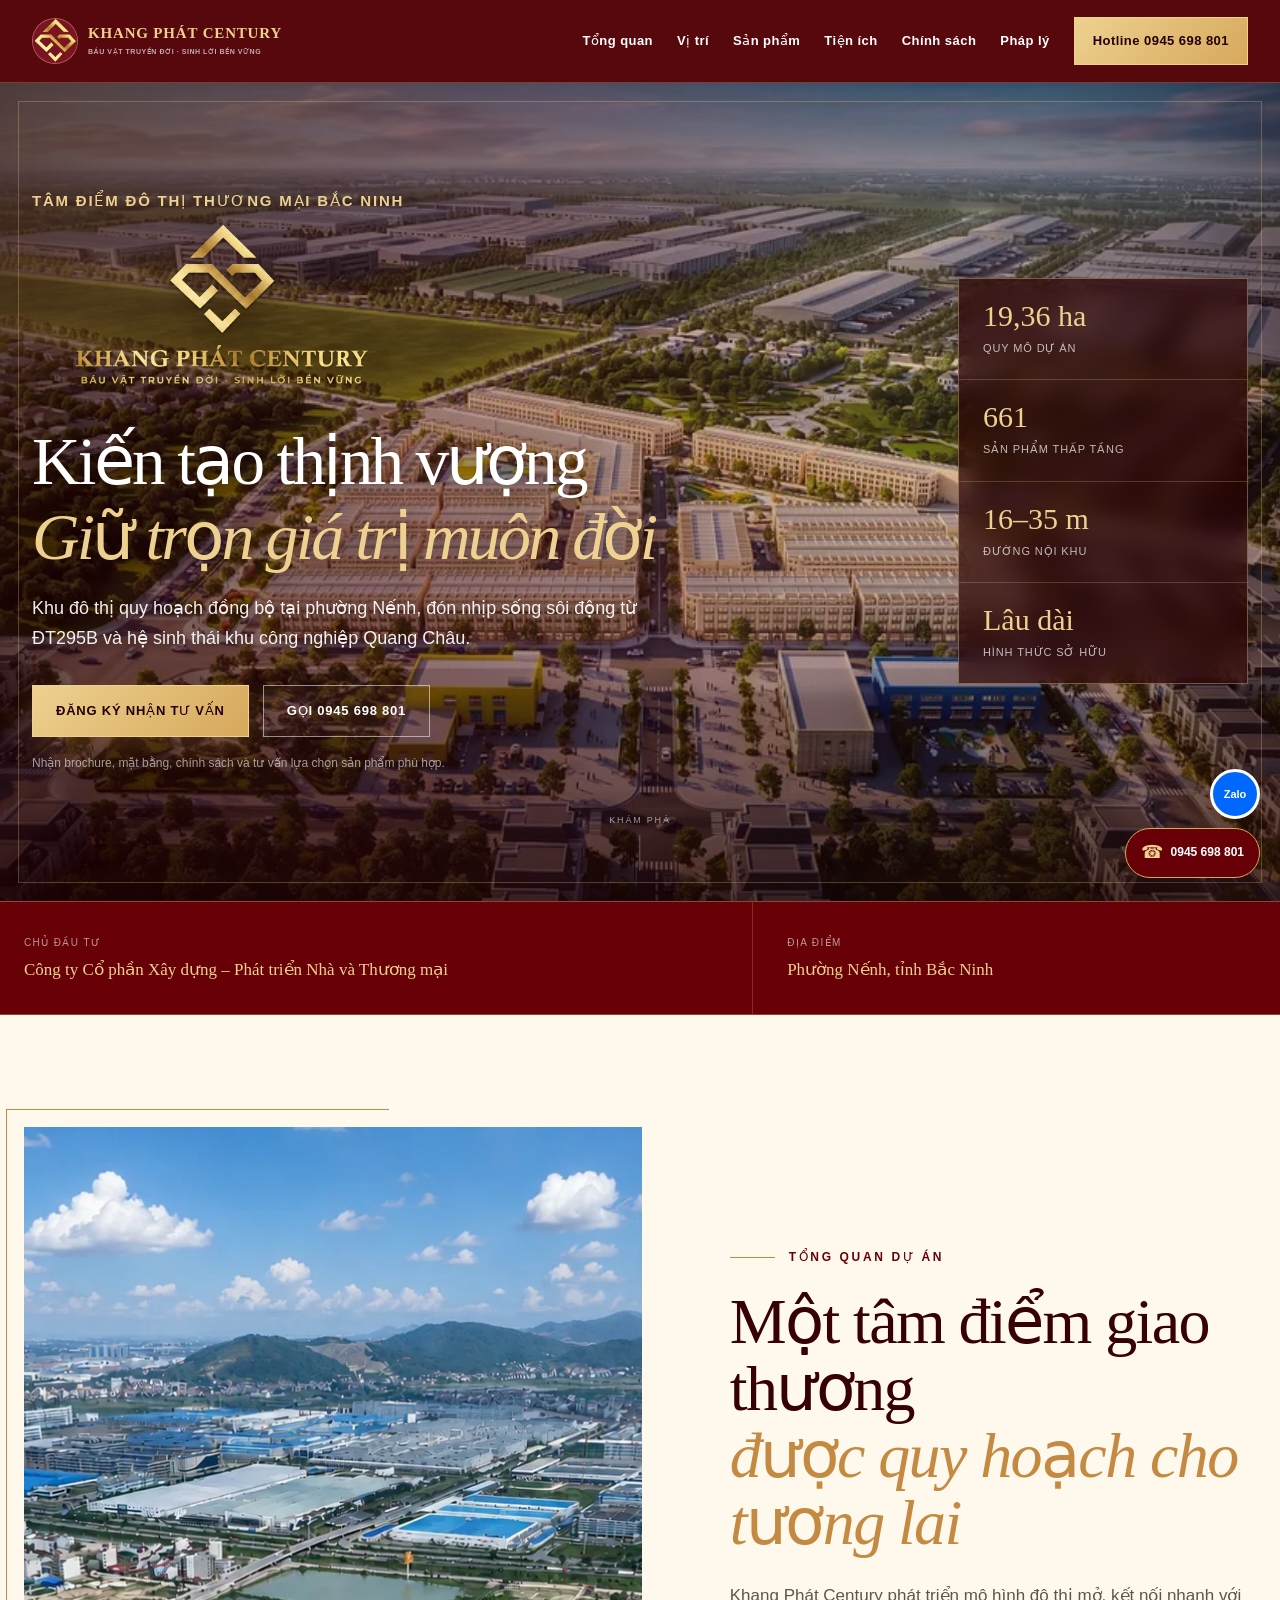
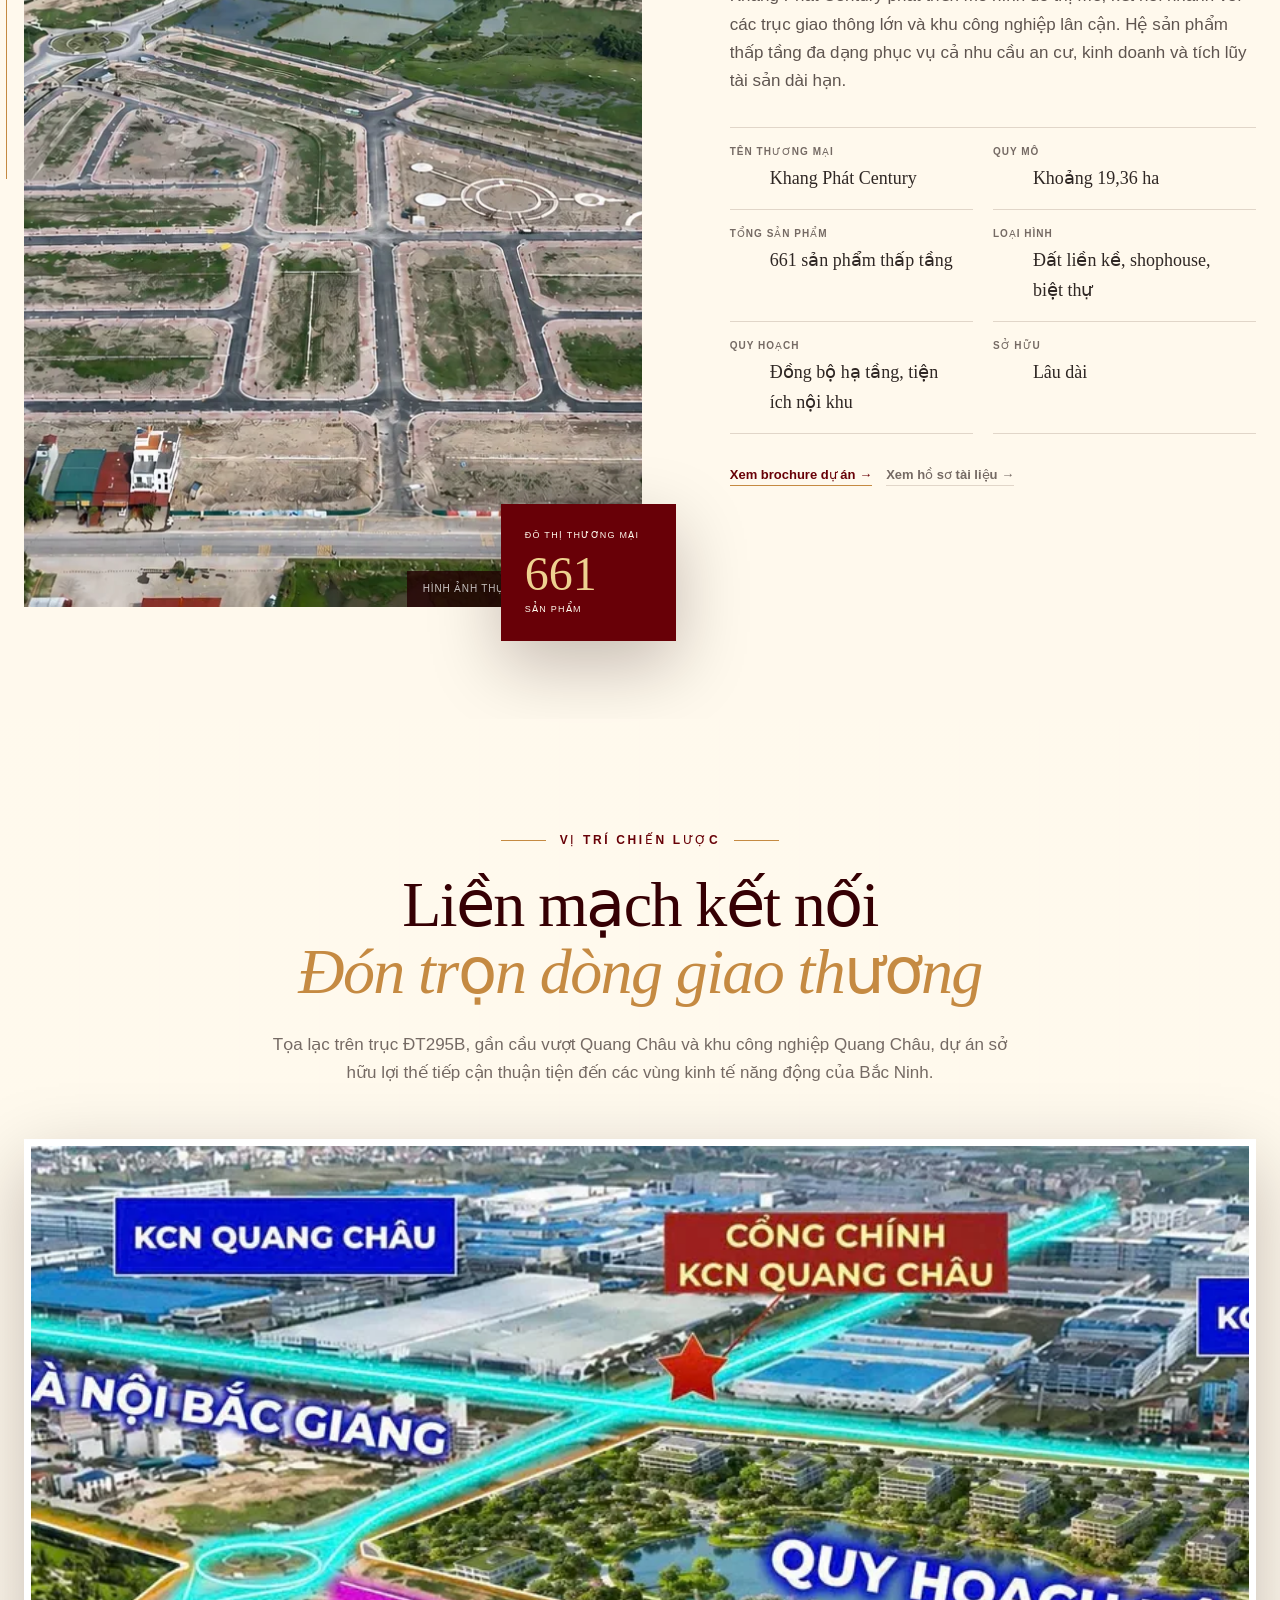
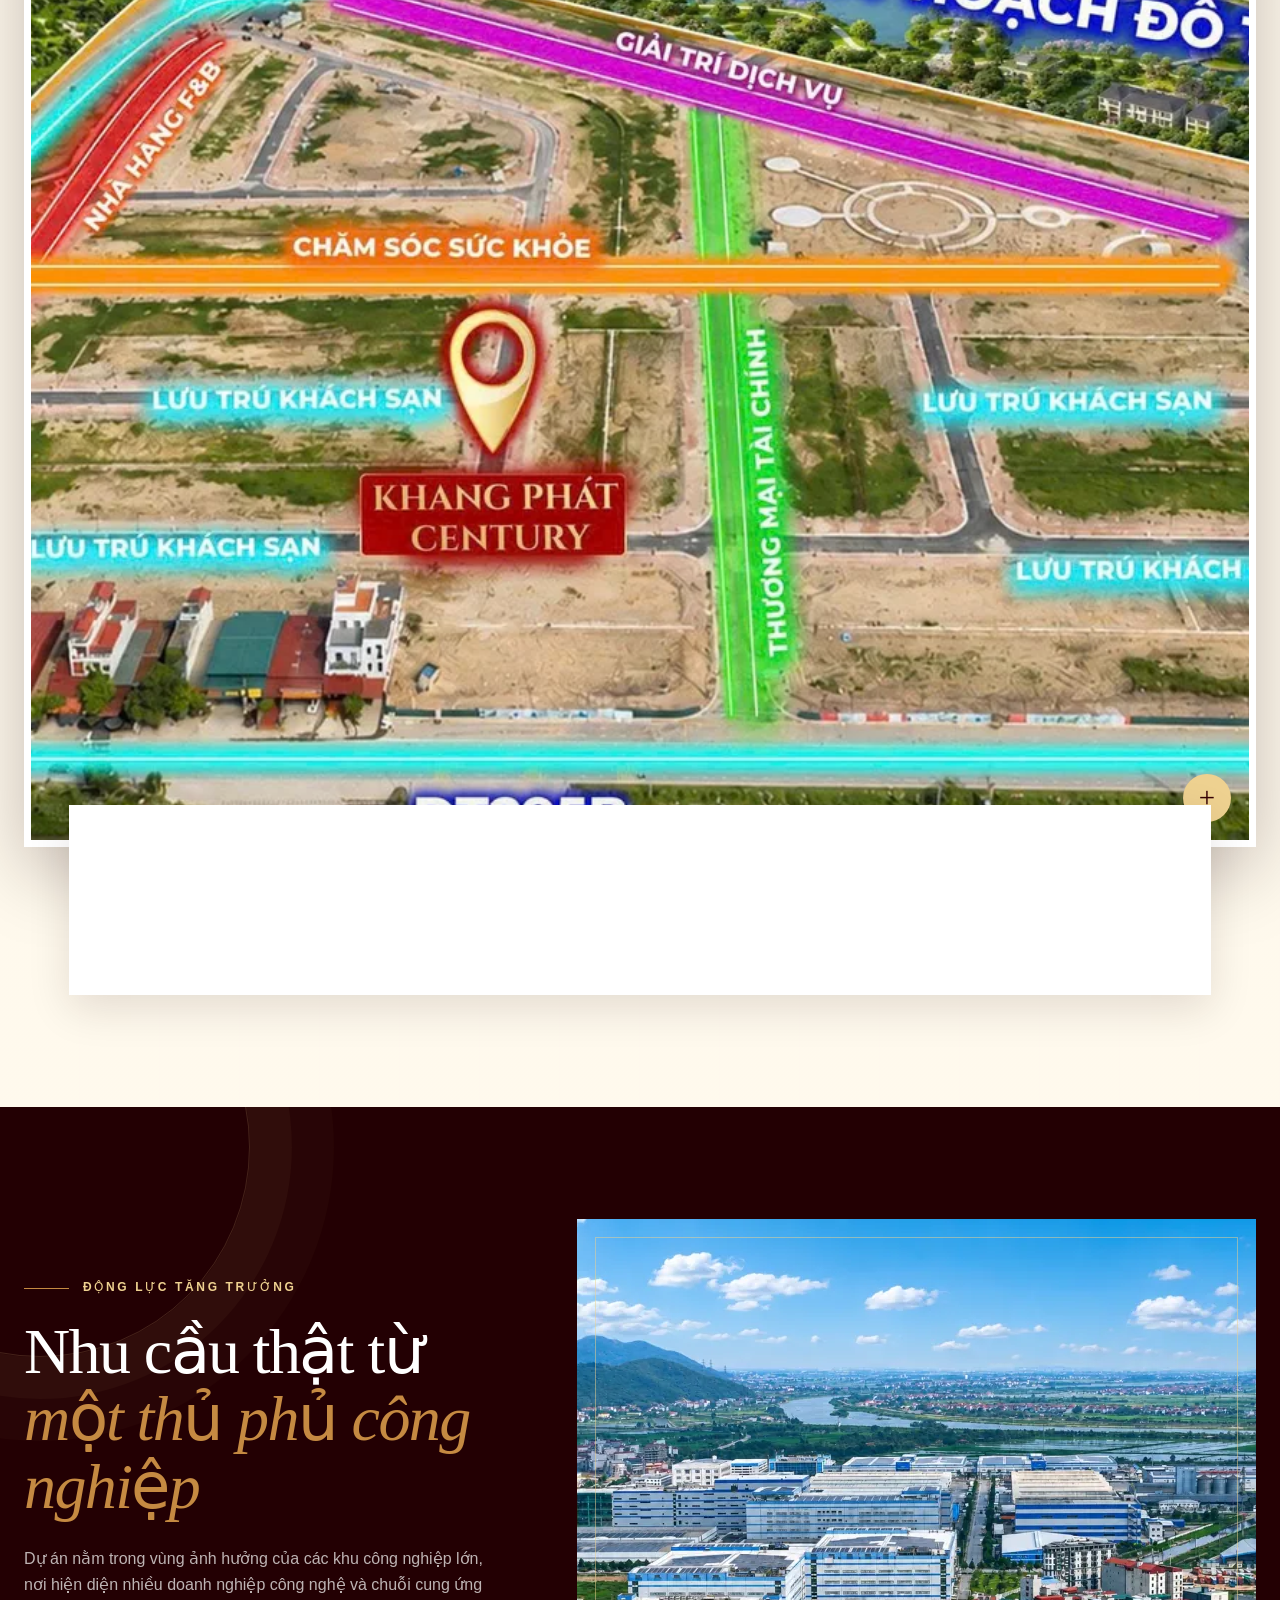
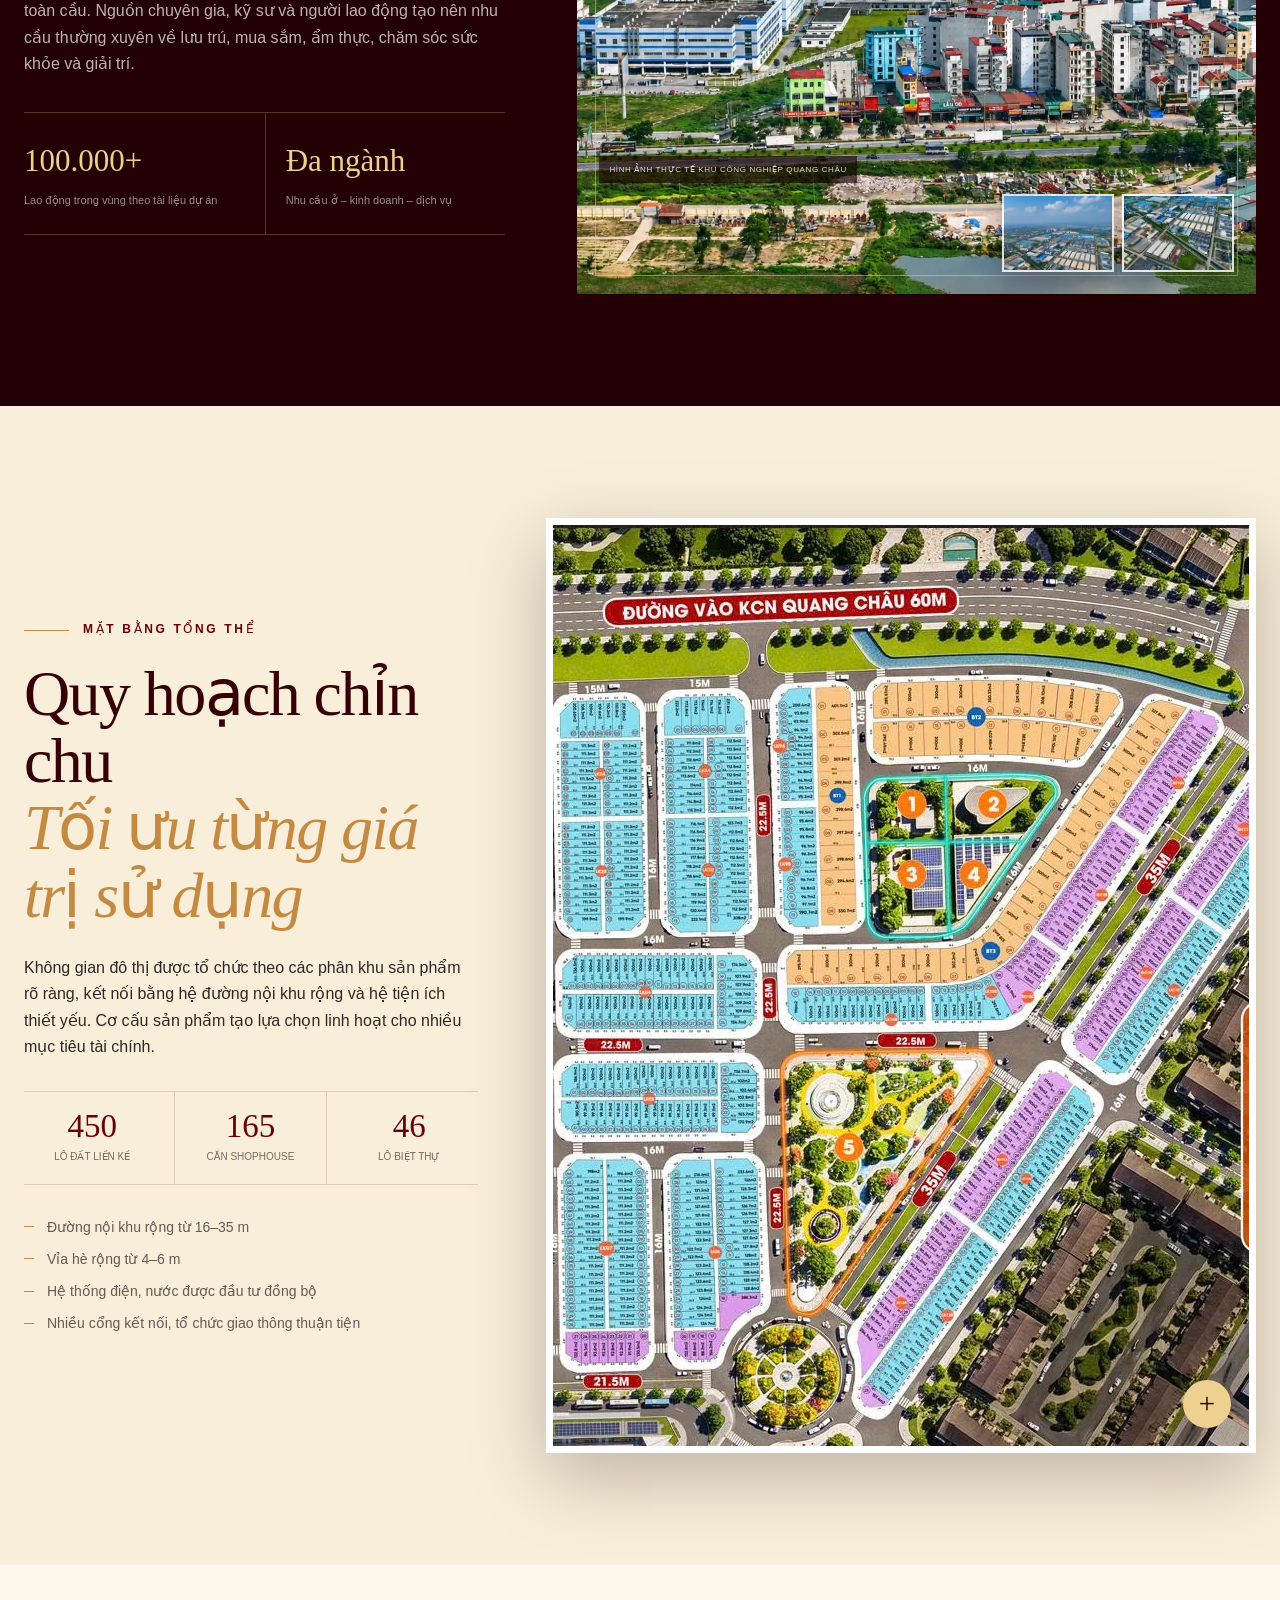
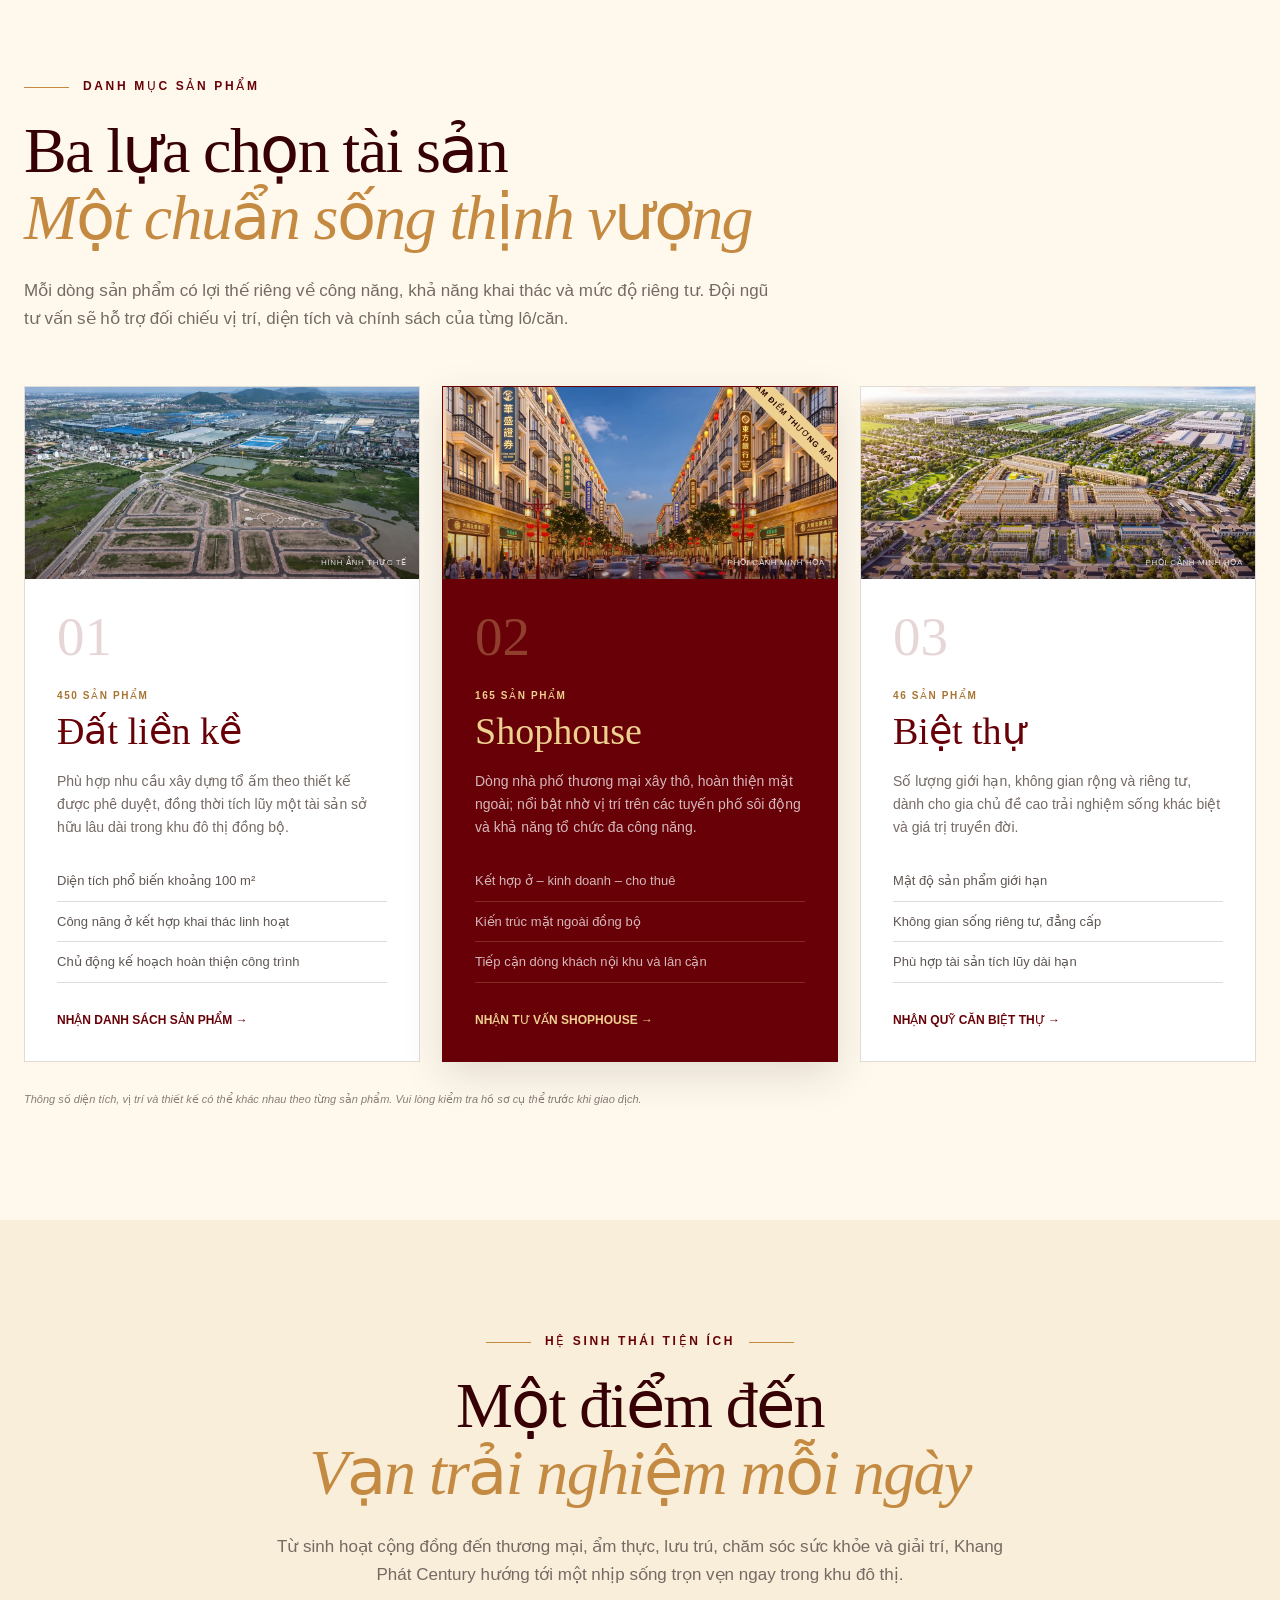
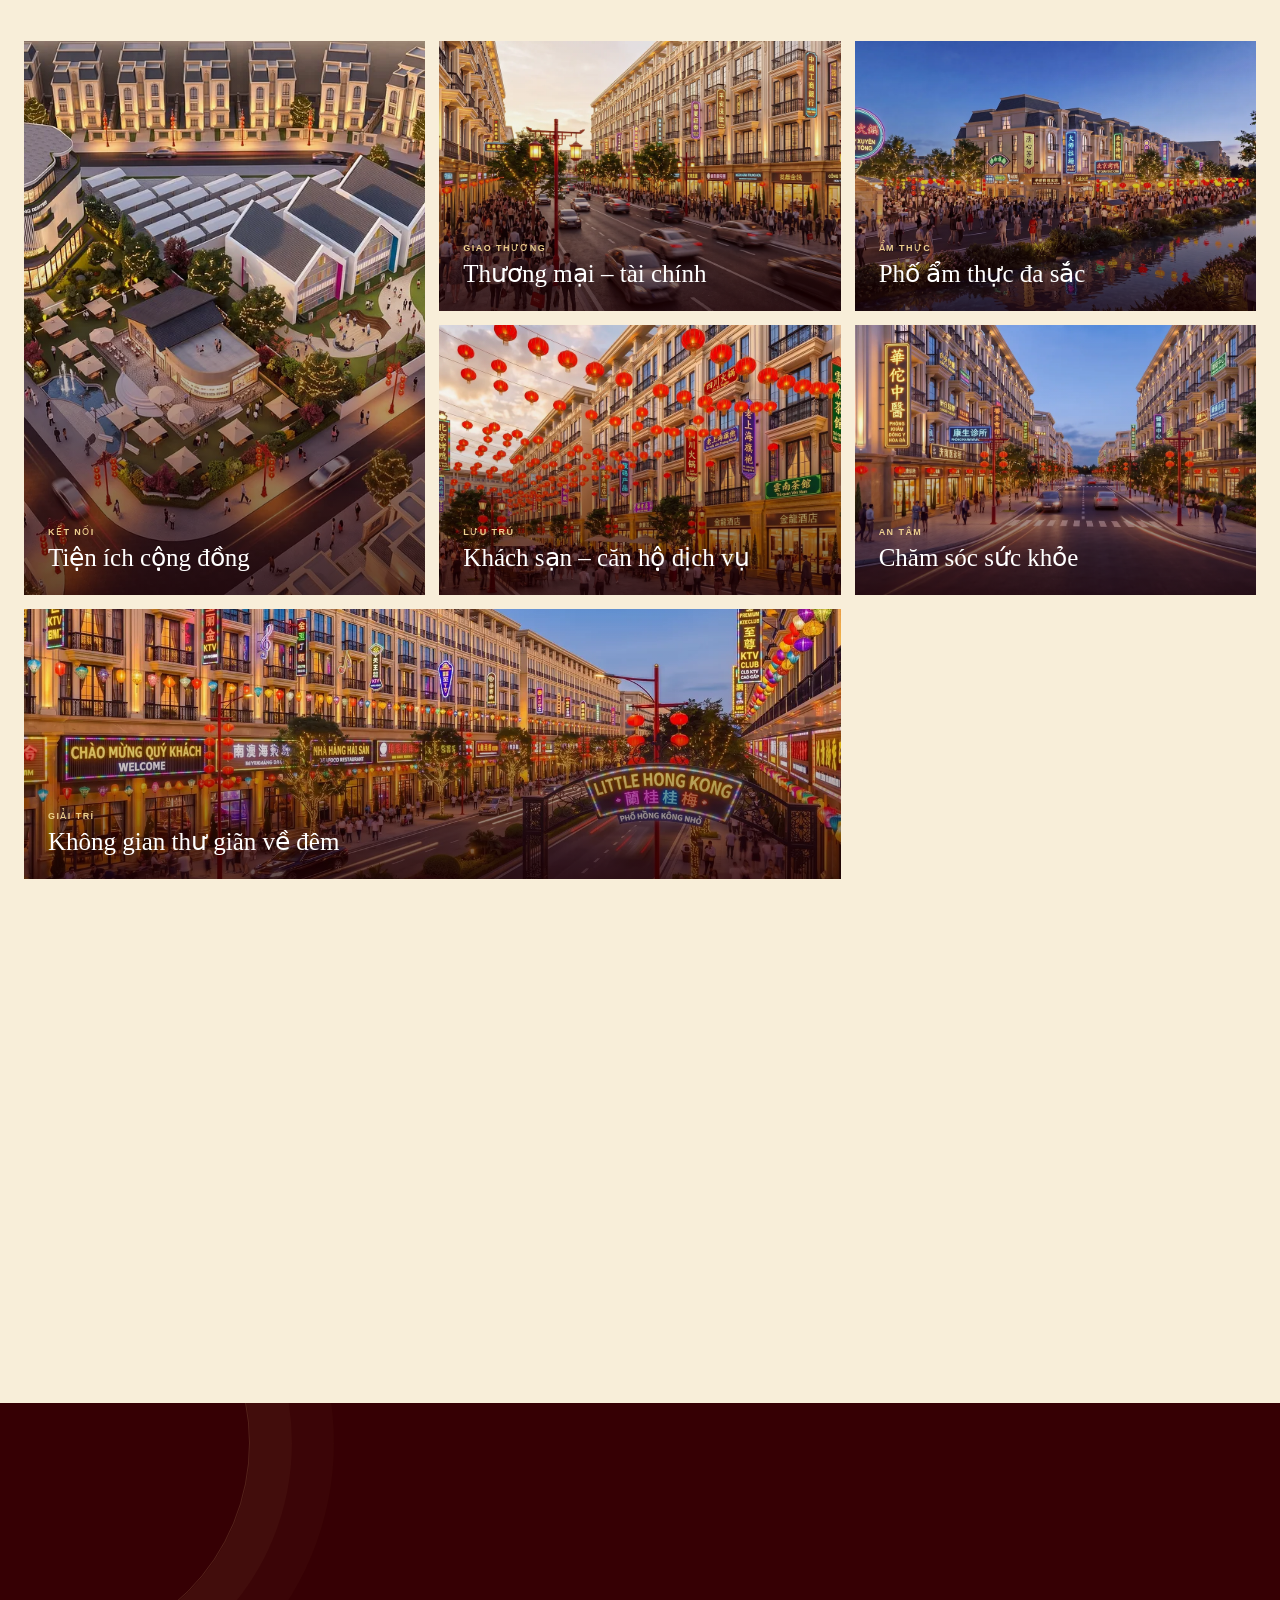
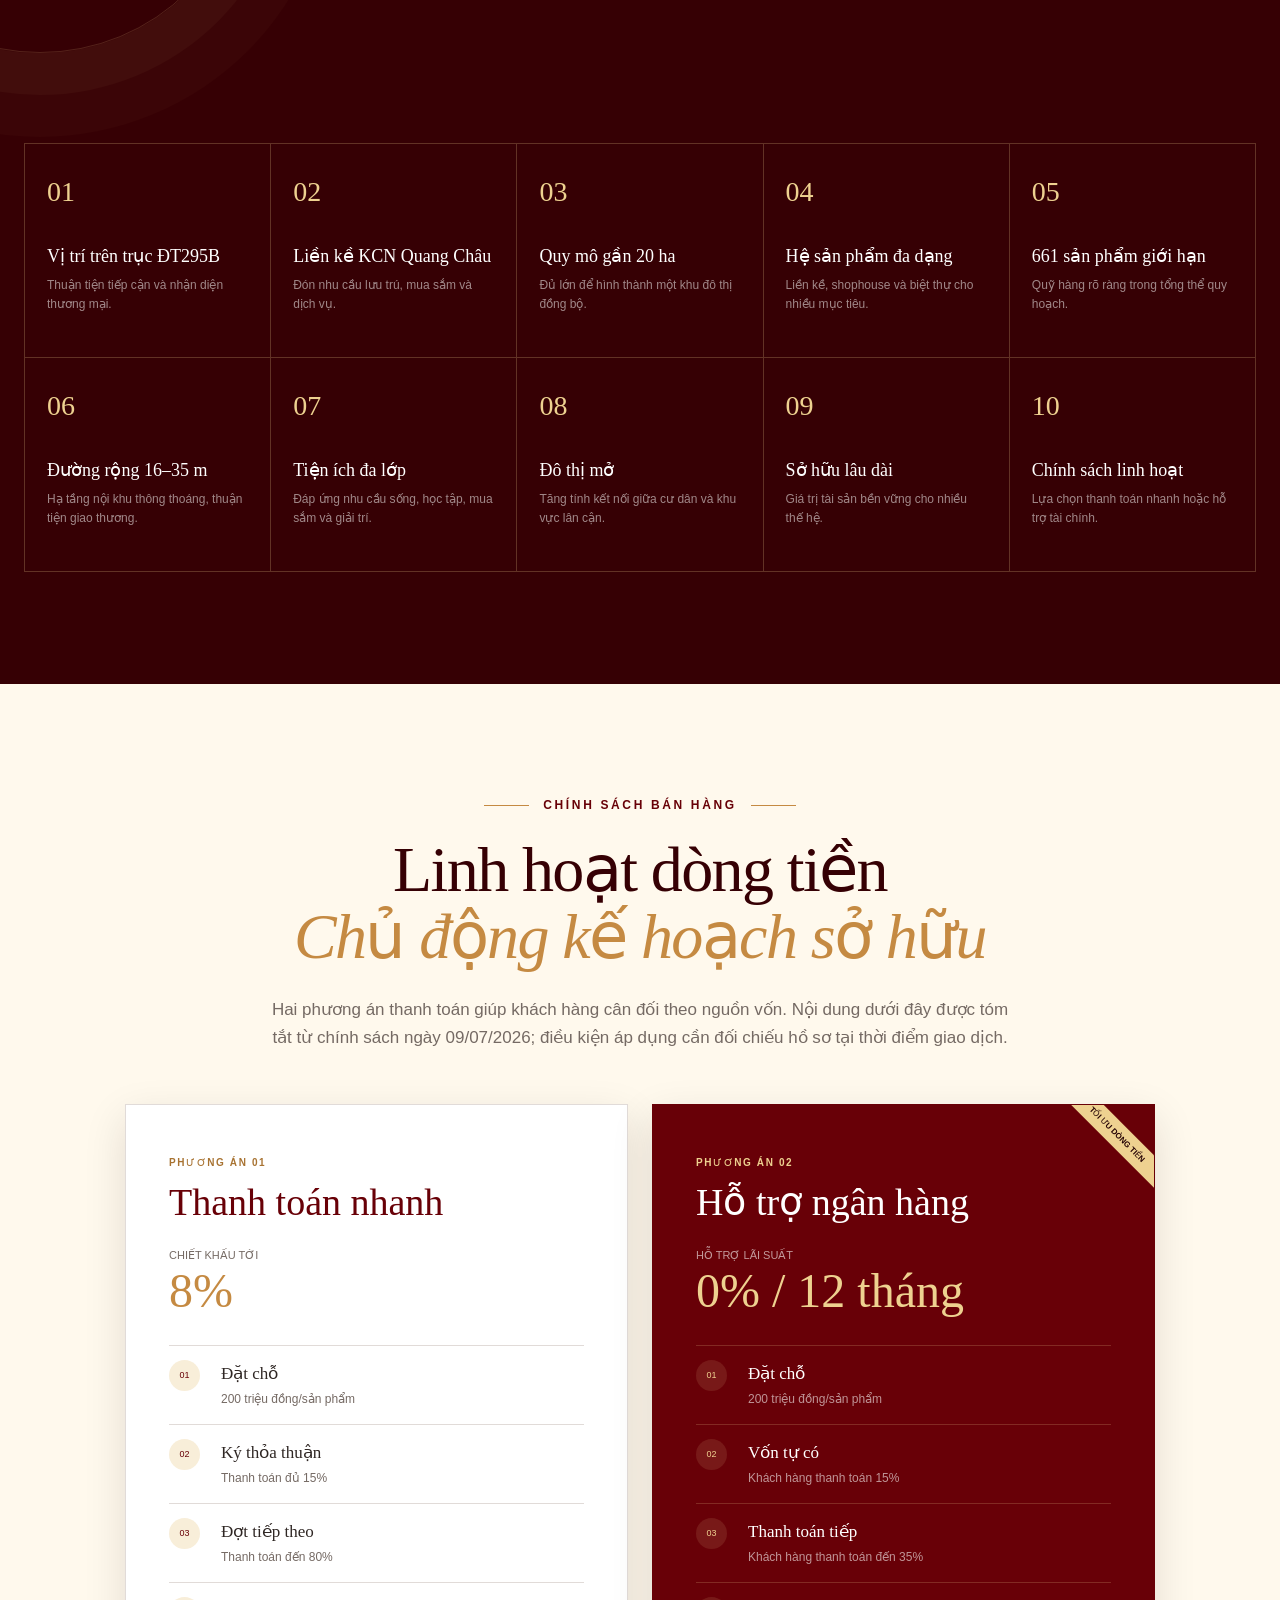
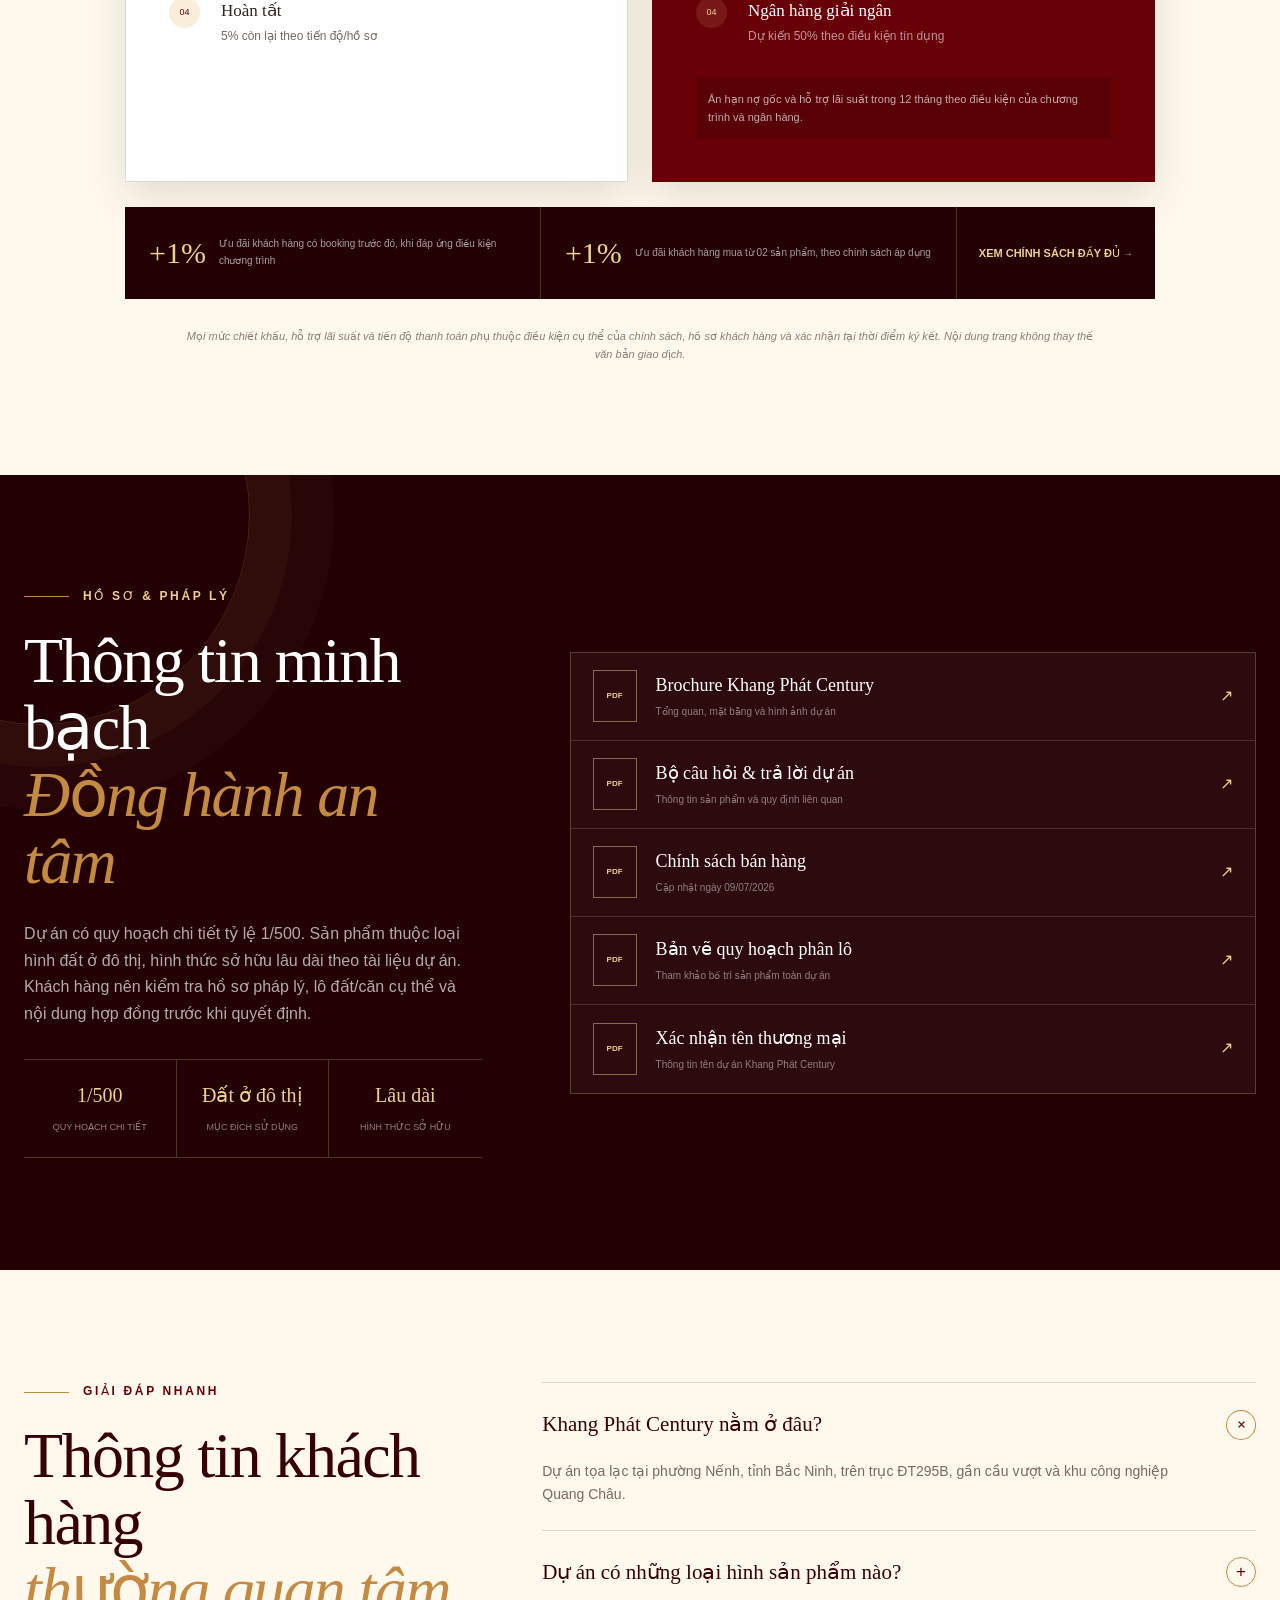
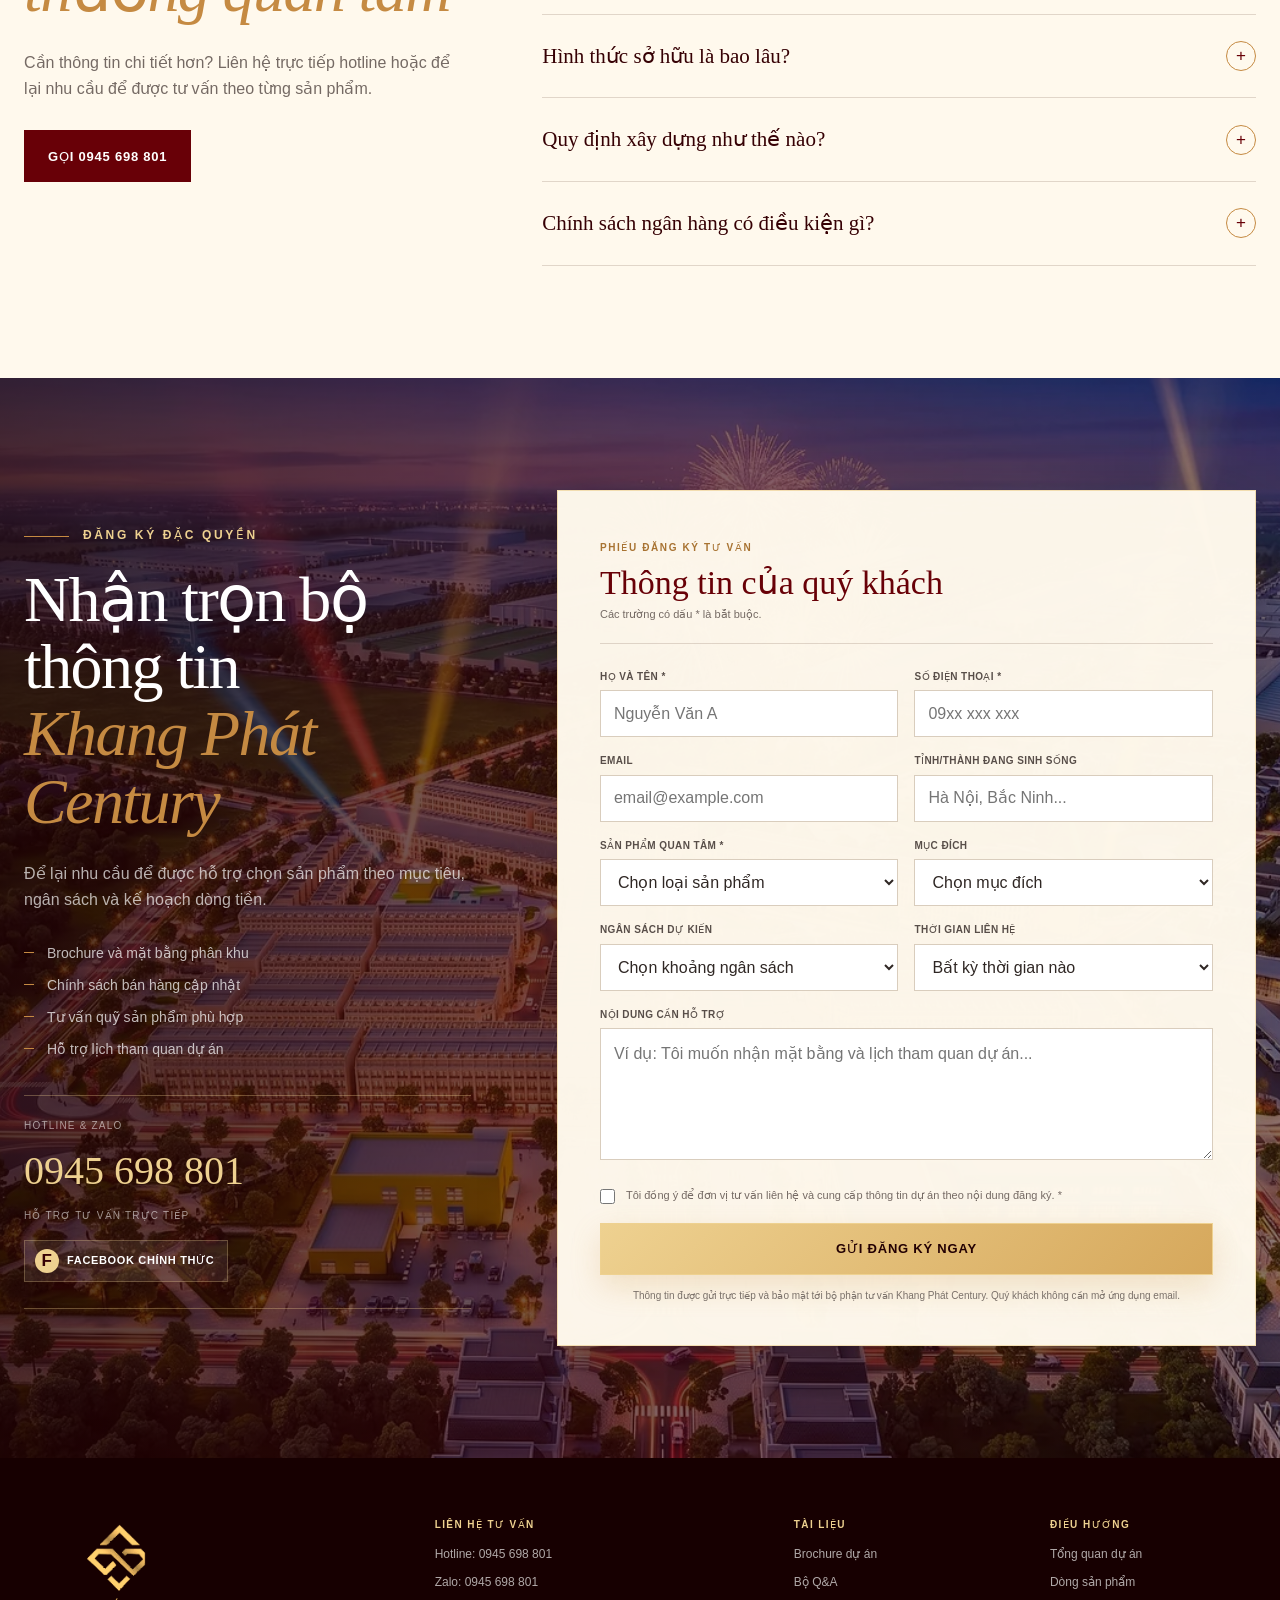
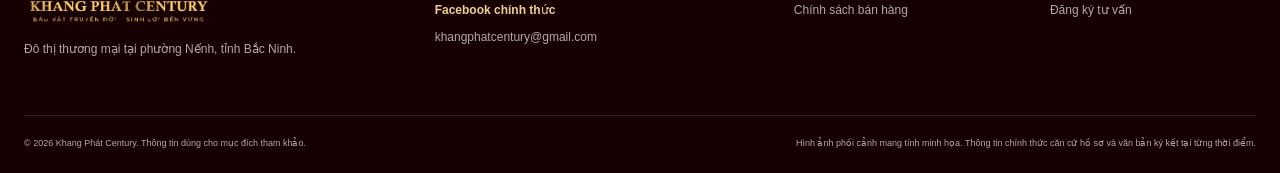
==== commit 1f9edb0e: "Add official Facebook links" ====
--- a/index.html
+++ b/index.html
@@ -8,7 +8,7 @@
   <meta name="description" content="Khang Phát Century - tâm điểm đô thị thương mại tại phường Nếnh, Bắc Ninh. Đăng ký nhận thông tin dự án, chính sách và tư vấn sản phẩm.">
   <title>Khang Phát Century | Đô thị thương mại tại Bắc Ninh</title>
   <link rel="icon" type="image/webp" href="assets/logos/logo.webp">
-  <link rel="stylesheet" href="assets/css/styles.css?v=20260711-3">
+  <link rel="stylesheet" href="assets/css/styles.css?v=20260713-1">
 </head>
 <body>
   <a class="skip-link" href="#main-content">Đi đến nội dung chính</a>
@@ -522,6 +522,9 @@
             <span>Hotline &amp; Zalo</span>
             <a href="tel:0945698801">0945 698 801</a>
             <small>Hỗ trợ tư vấn trực tiếp</small>
+            <a class="register__facebook" href="https://www.facebook.com/khangphatbg" target="_blank" rel="noopener noreferrer" aria-label="Xem Facebook chính thức Khang Phát">
+              <b aria-hidden="true">f</b> Facebook chính thức
+            </a>
           </div>
         </div>
 
@@ -624,6 +627,7 @@
         <h2>Liên hệ tư vấn</h2>
         <a href="tel:0945698801">Hotline: 0945 698 801</a>
         <a href="https://zalo.me/0945698801" target="_blank" rel="noopener">Zalo: 0945 698 801</a>
+        <a class="footer__facebook" href="https://www.facebook.com/khangphatbg" target="_blank" rel="noopener noreferrer">Facebook chính thức</a>
         <a href="mailto:khangphatcentury@gmail.com">khangphatcentury@gmail.com</a>
       </div>
       <div>
--- a/assets/css/styles.css
+++ b/assets/css/styles.css
@@ -1902,6 +1902,45 @@
   font-size: 40px;
 }
 
+.register__contact .register__facebook {
+  display: inline-flex;
+  align-items: center;
+  width: fit-content;
+  margin-top: 15px;
+  padding: 8px 13px 8px 10px;
+  color: var(--white);
+  background: rgba(255, 255, 255, 0.08);
+  border: 1px solid rgba(238, 209, 144, 0.28);
+  font-family: var(--font-body);
+  font-size: 11px;
+  font-weight: 700;
+  letter-spacing: 0.06em;
+  line-height: 1;
+  text-transform: uppercase;
+  gap: 8px;
+  transition: color 0.25s ease, background 0.25s ease, border-color 0.25s ease;
+}
+
+.register__facebook b {
+  display: grid;
+  width: 24px;
+  height: 24px;
+  color: var(--wine-900);
+  background: var(--gold-300);
+  border-radius: 50%;
+  font-family: Arial, Helvetica, sans-serif;
+  font-size: 17px;
+  line-height: 1;
+  place-items: center;
+}
+
+.register__contact .register__facebook:hover,
+.register__contact .register__facebook:focus-visible {
+  color: var(--gold-300);
+  background: rgba(238, 209, 144, 0.11);
+  border-color: rgba(238, 209, 144, 0.55);
+}
+
 .lead-form-wrap {
   padding: 42px;
   color: var(--ink);
@@ -2067,6 +2106,11 @@
 
 .site-footer a:hover {
   color: var(--gold-300);
+}
+
+.footer__facebook {
+  color: var(--gold-300);
+  font-weight: 700;
 }
 
 .footer__bottom {
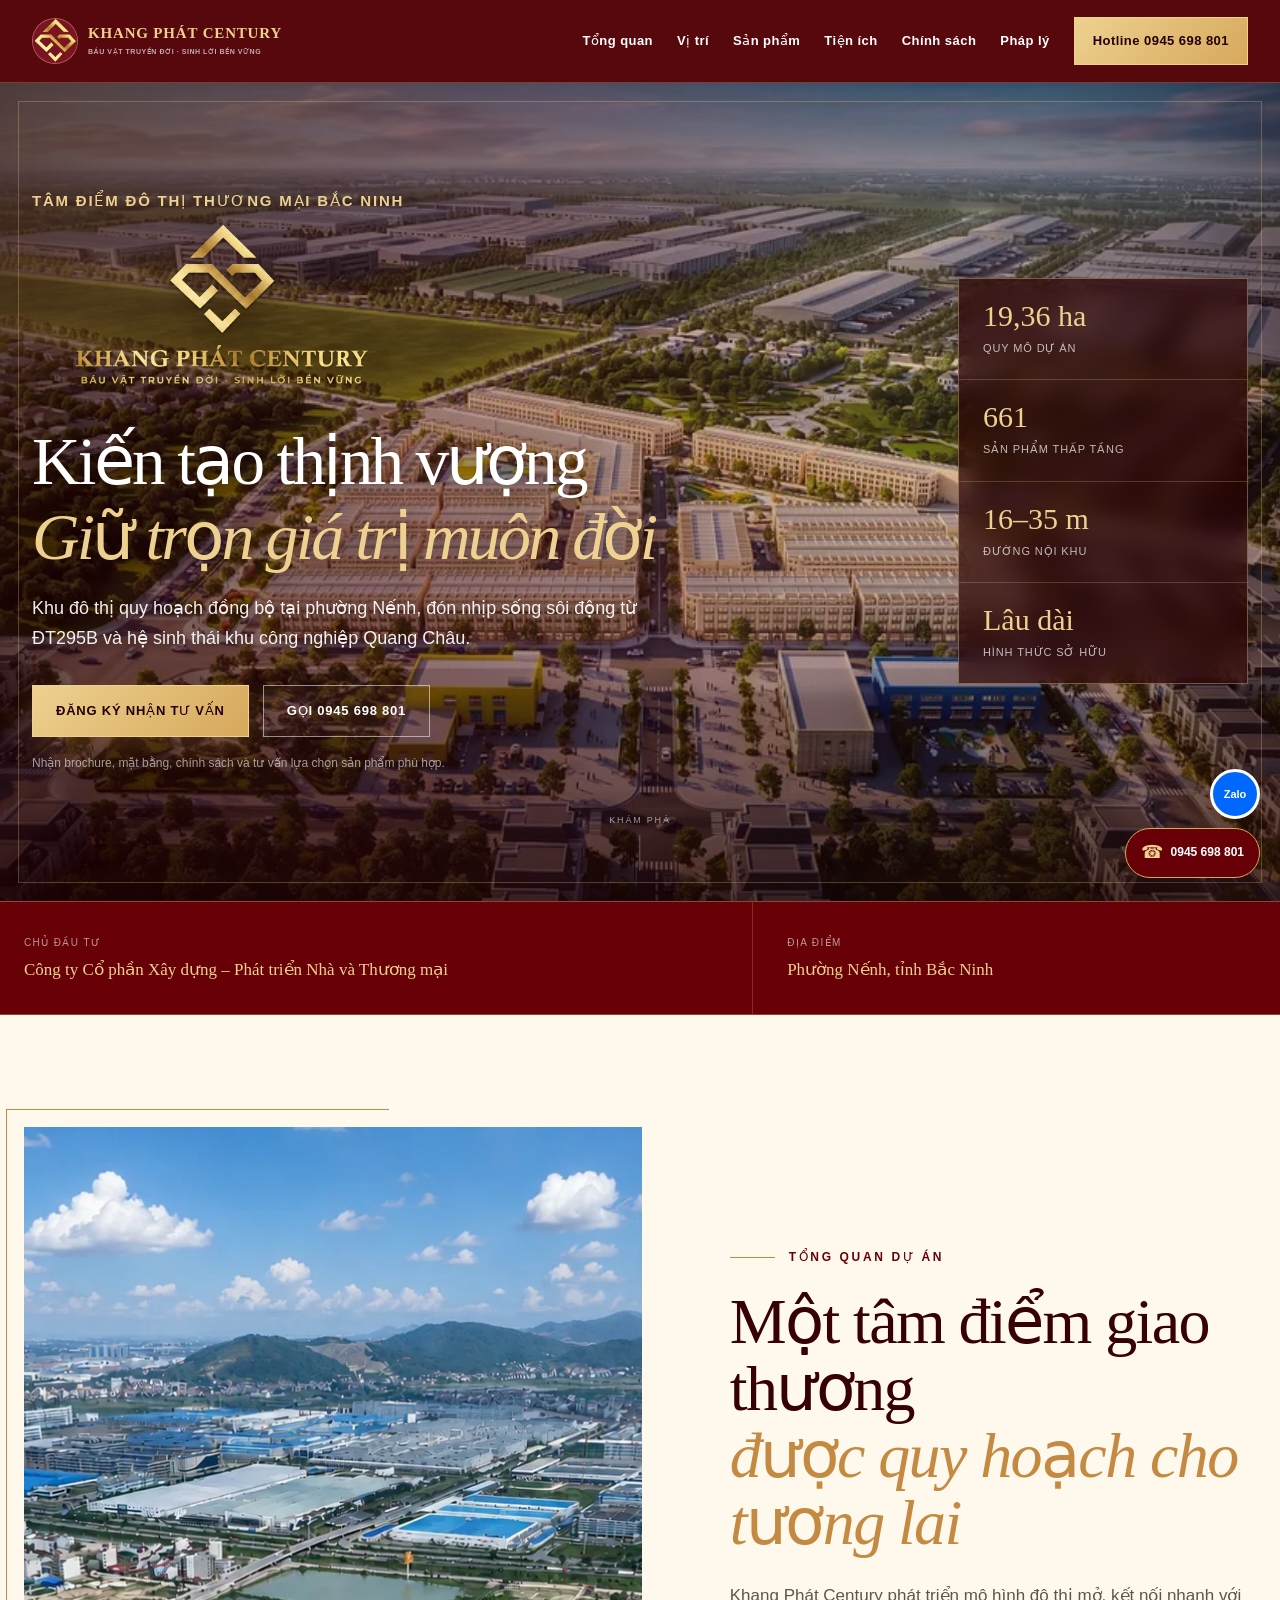
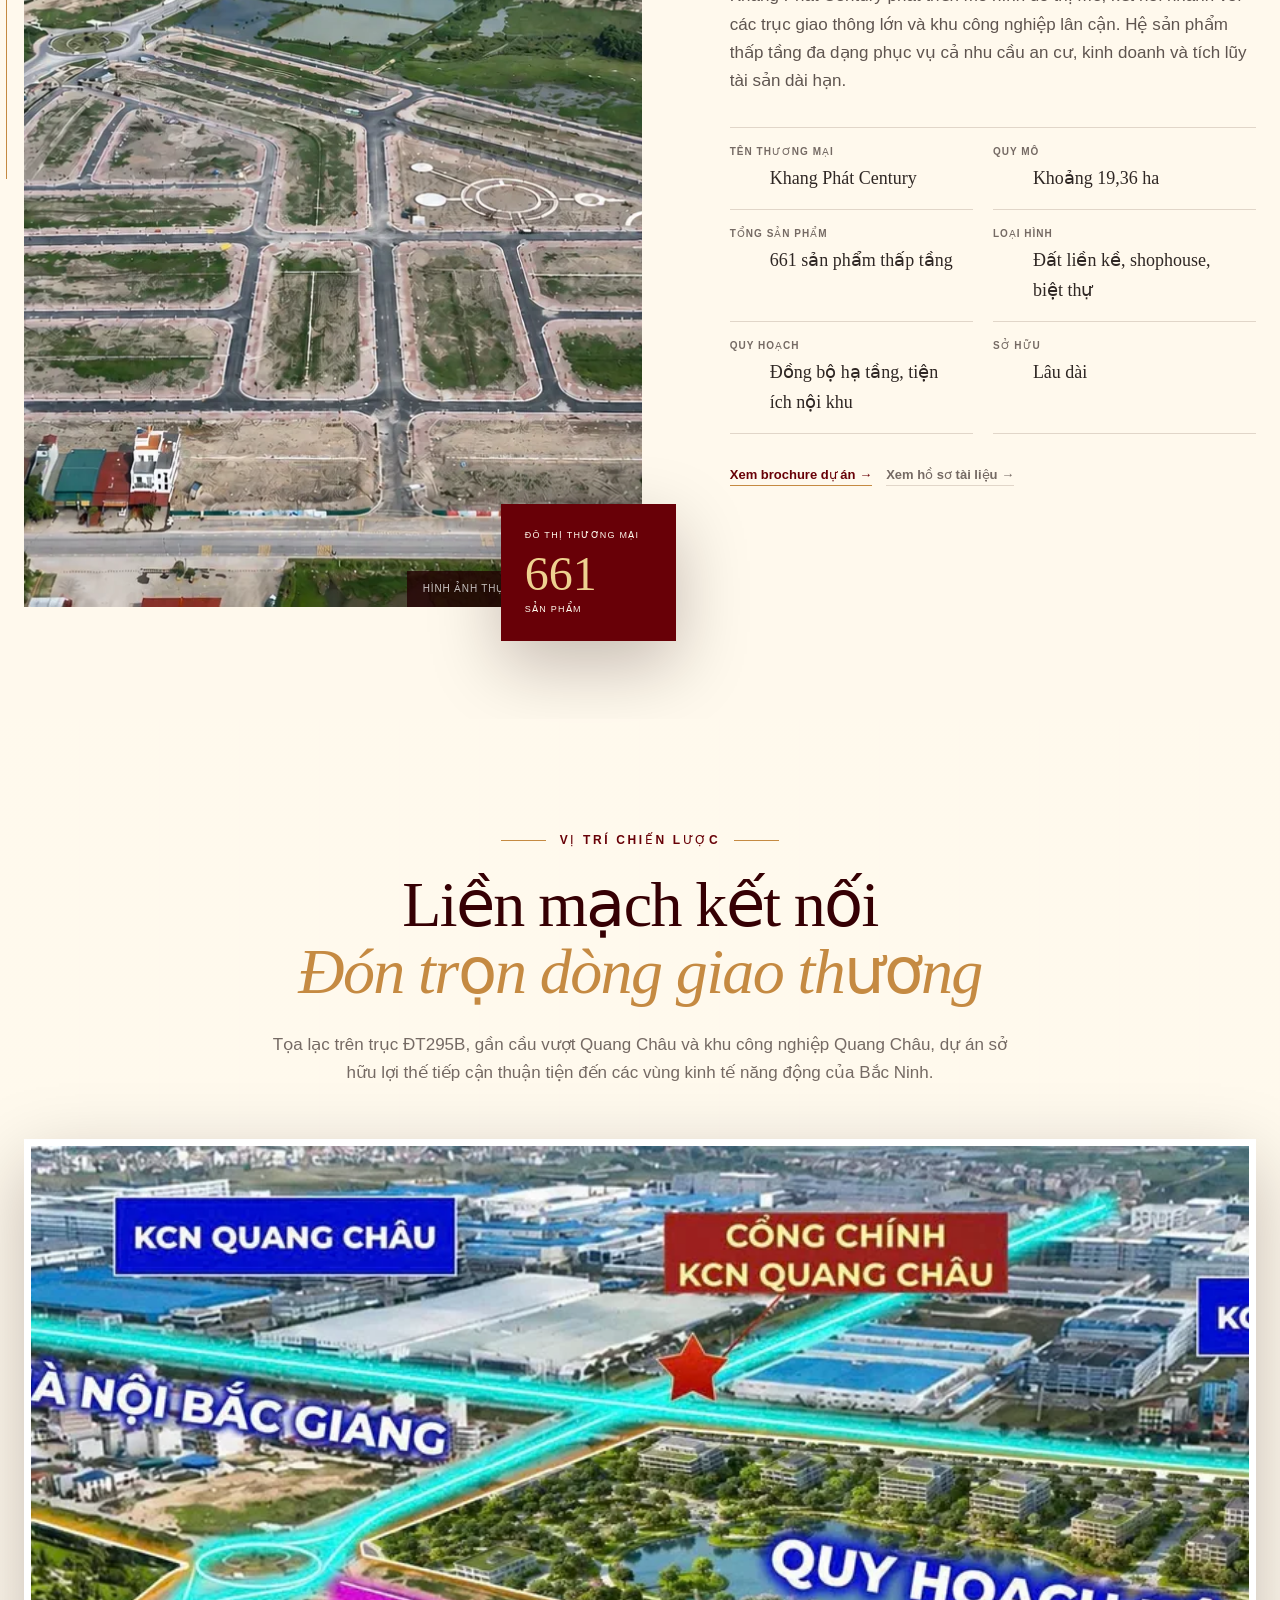
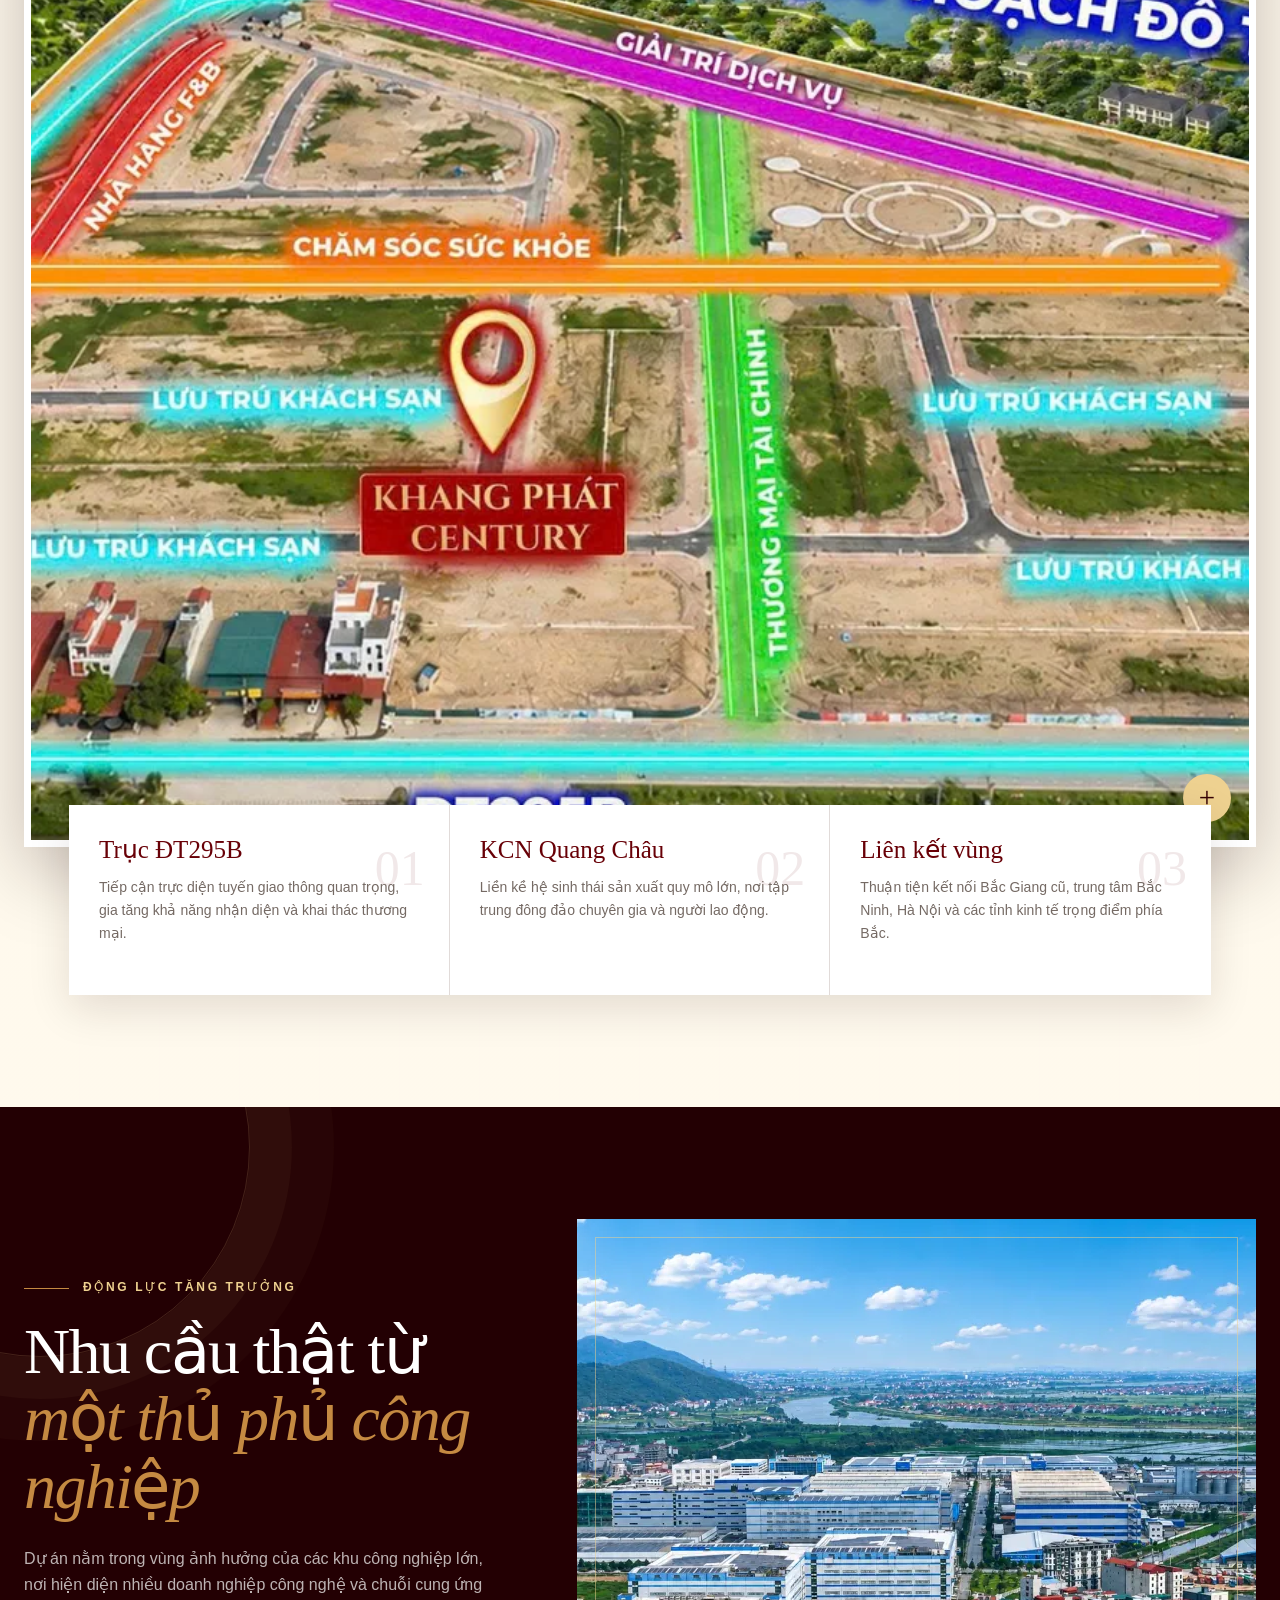
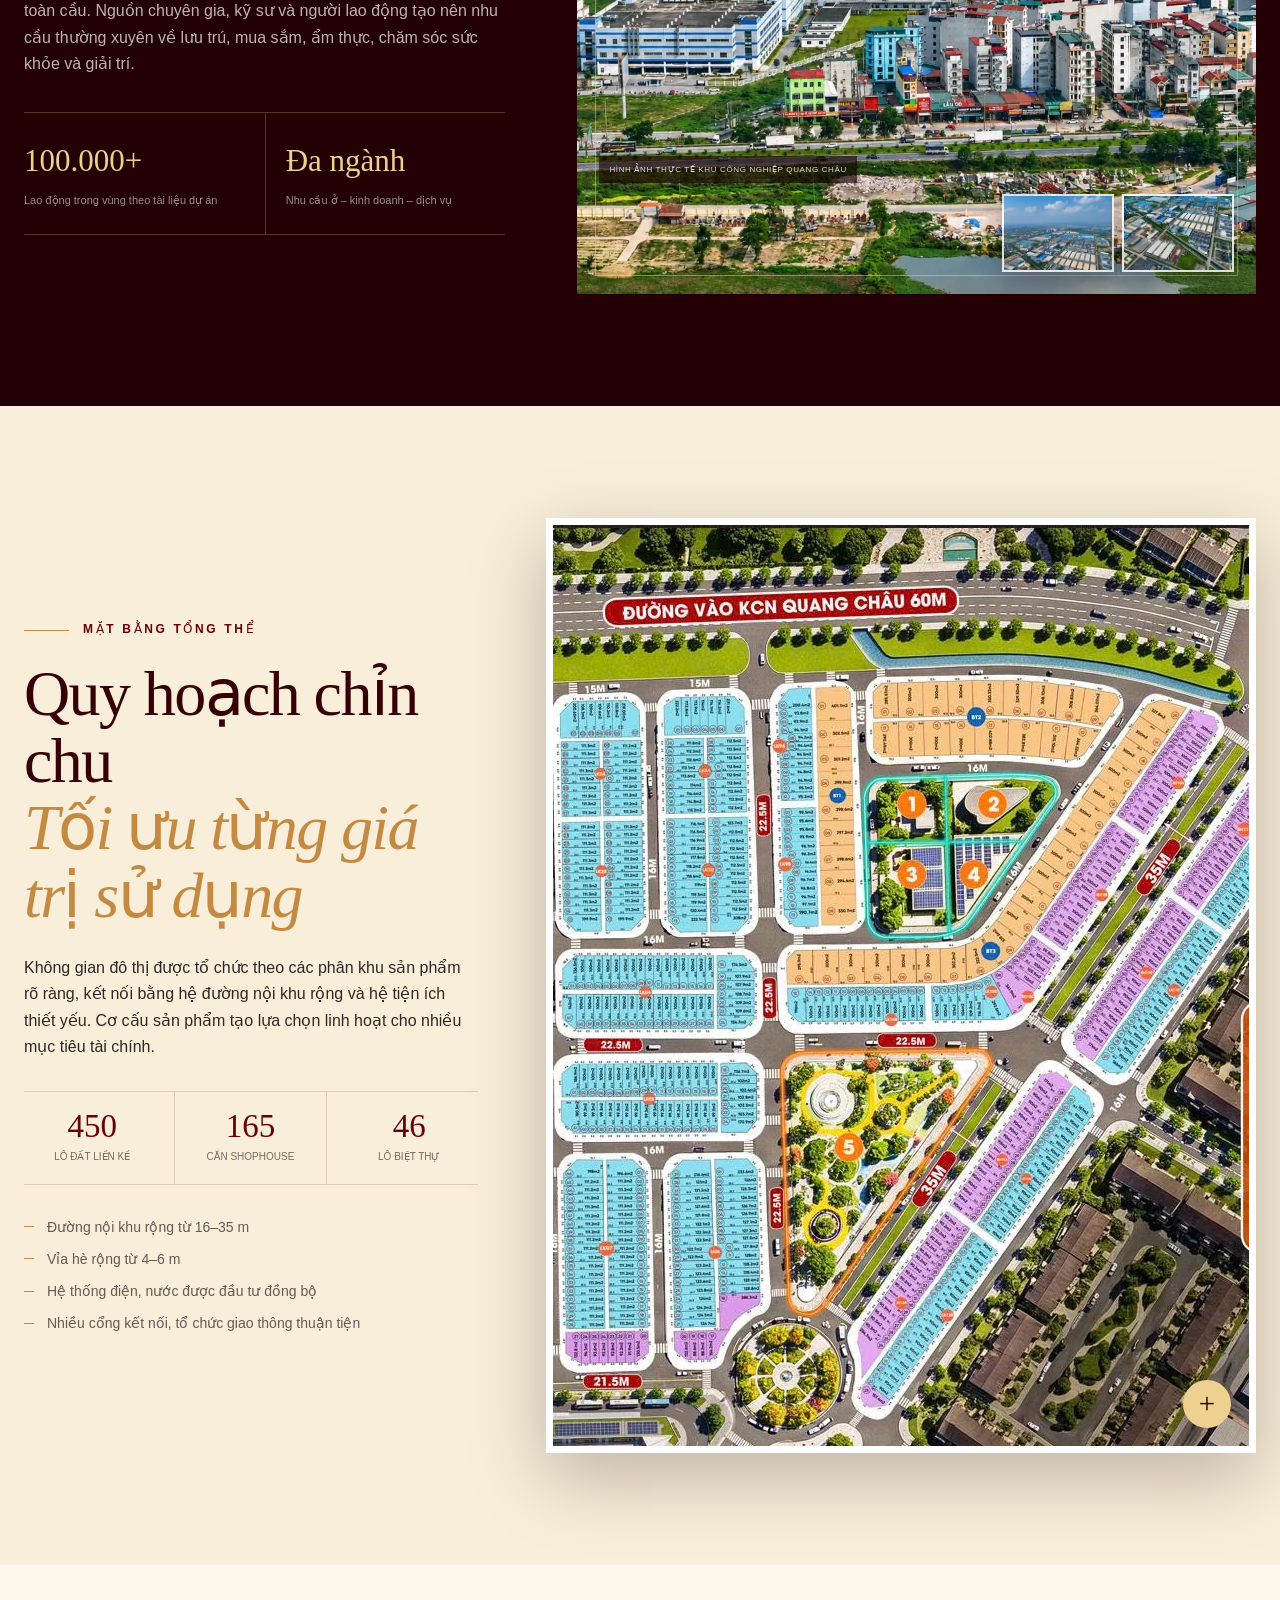
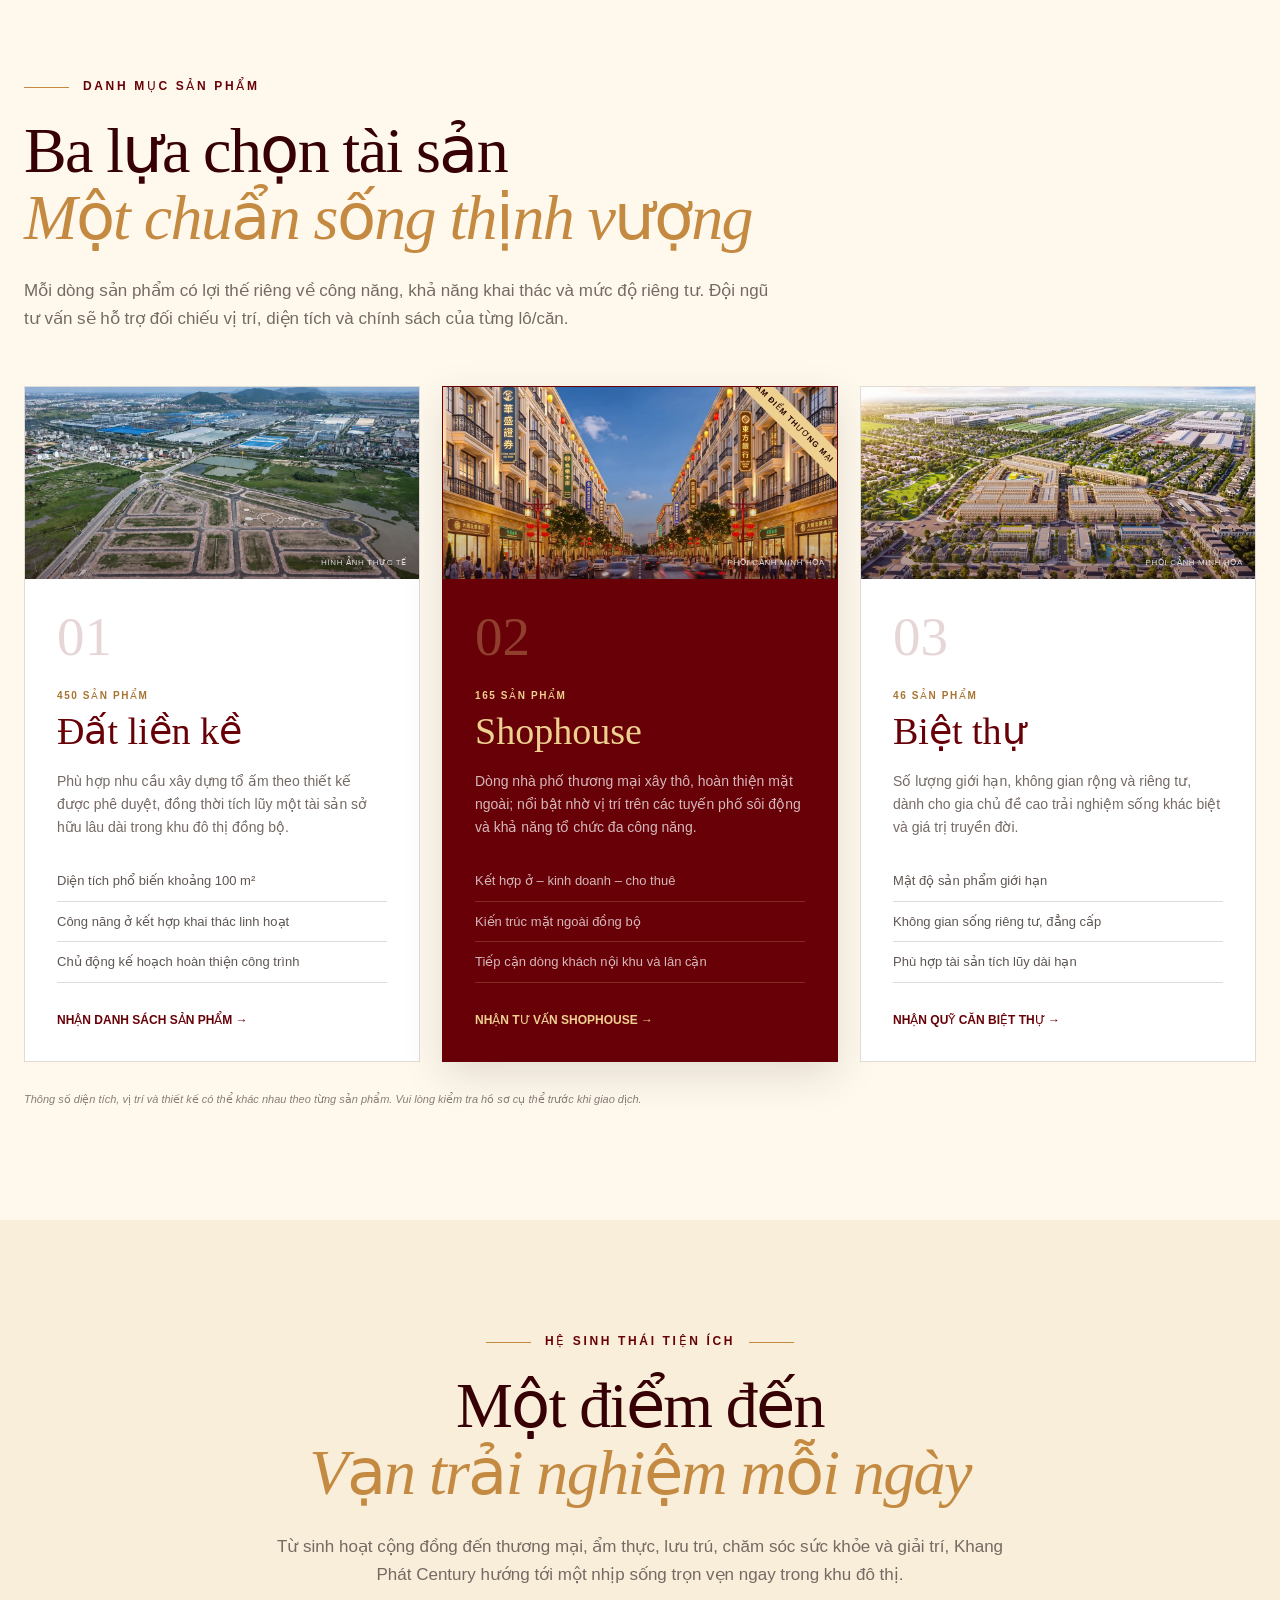
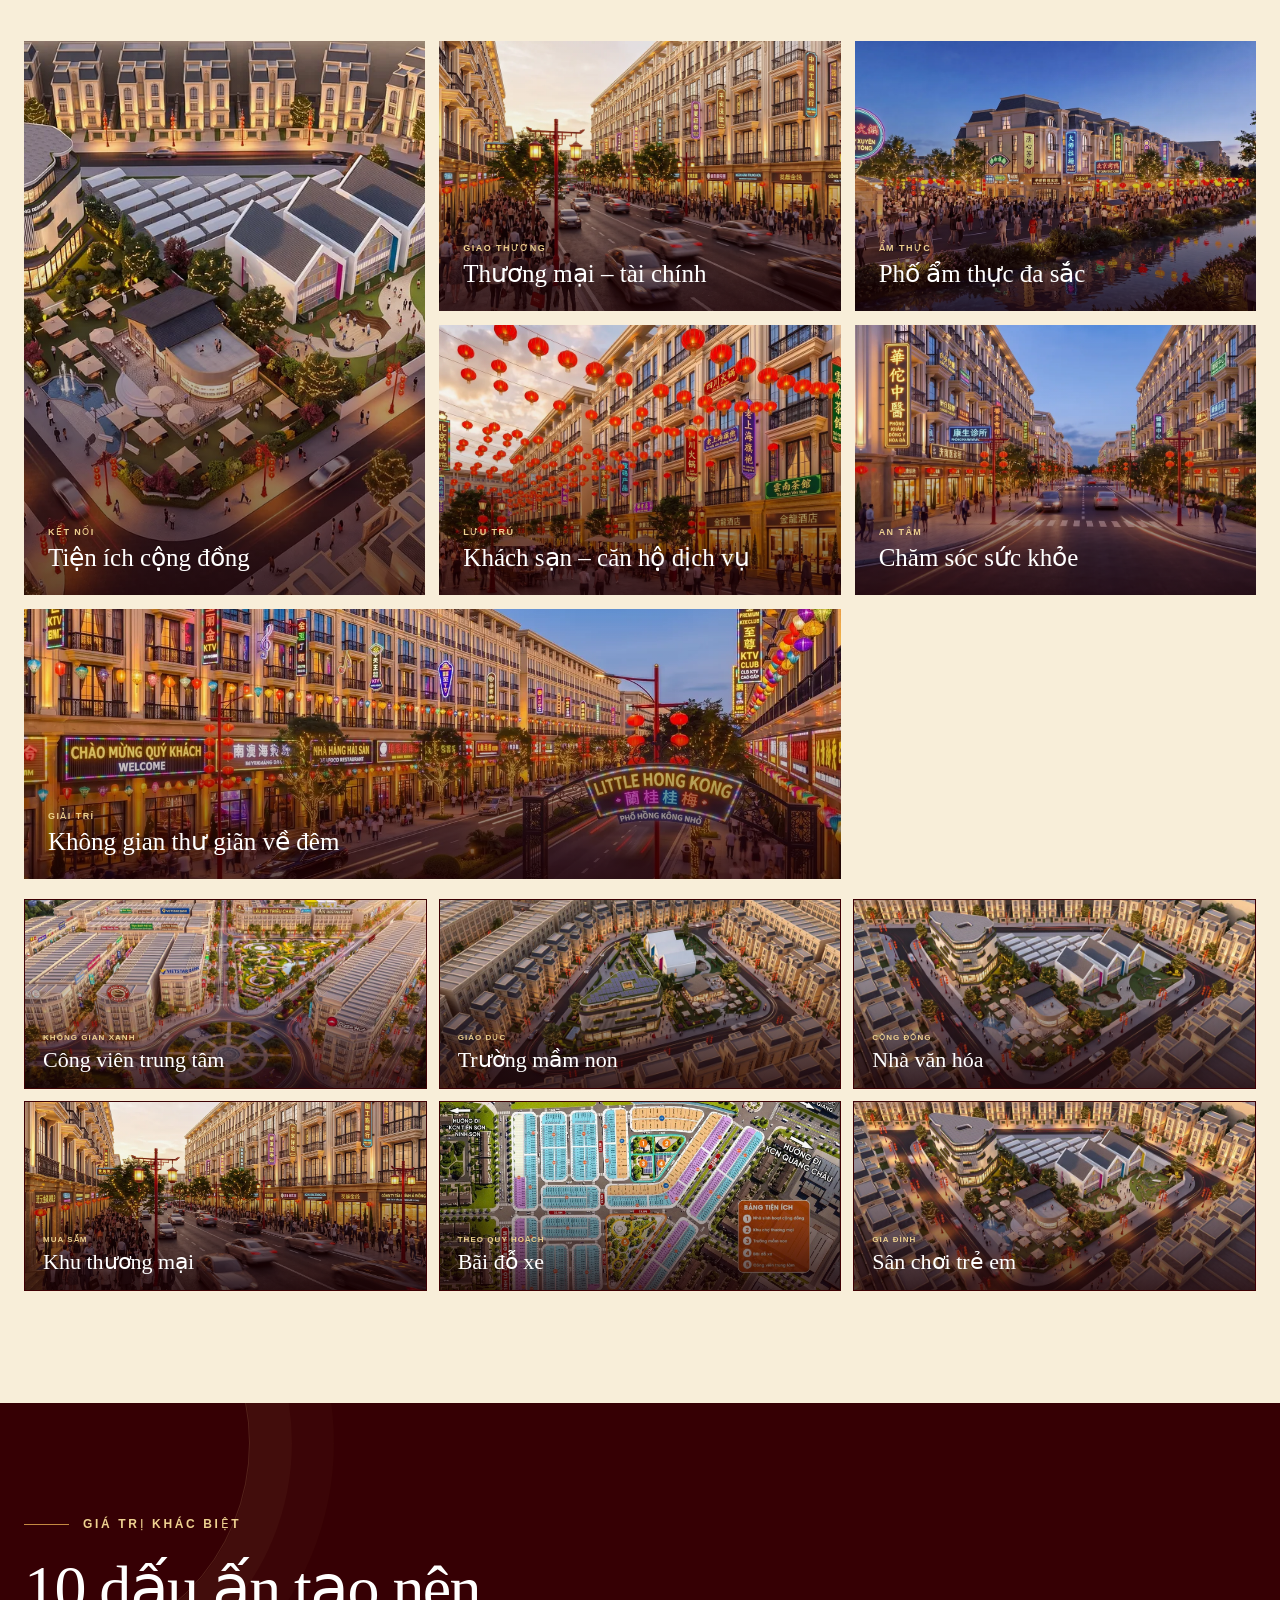
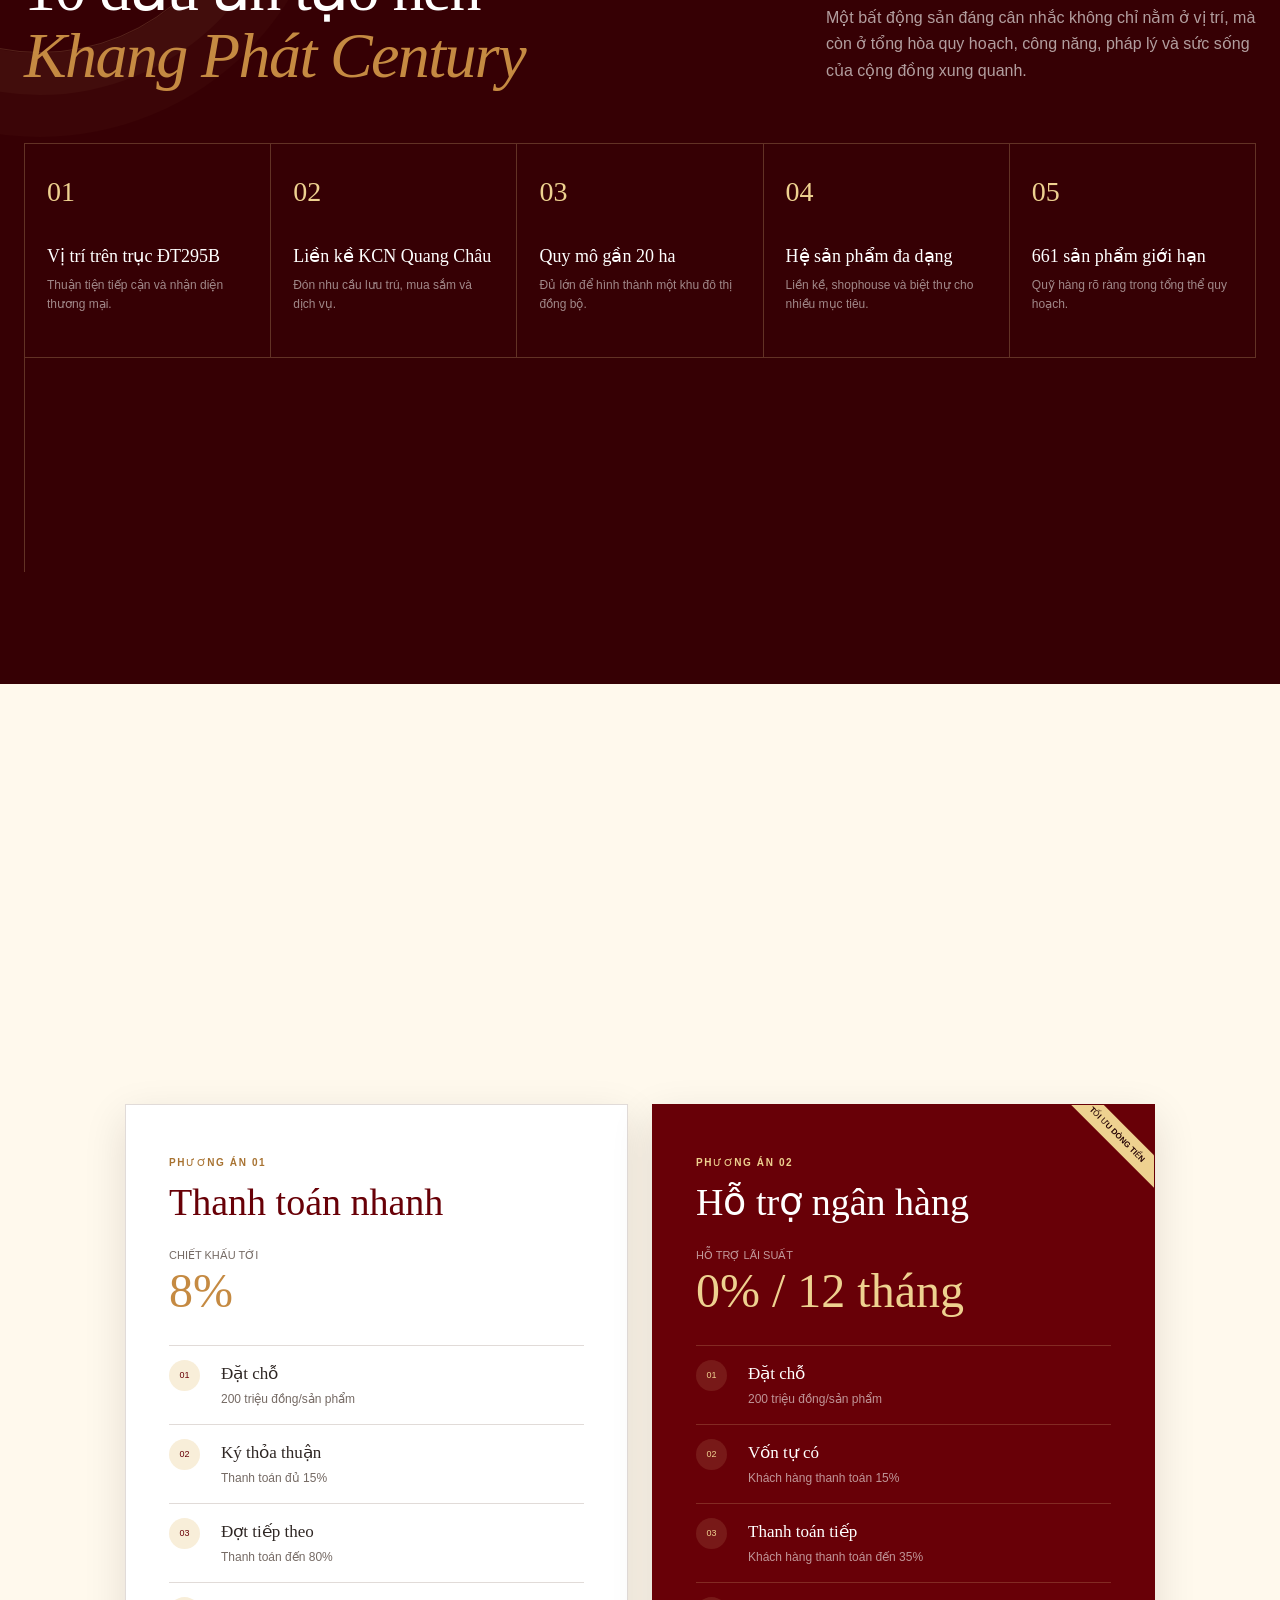
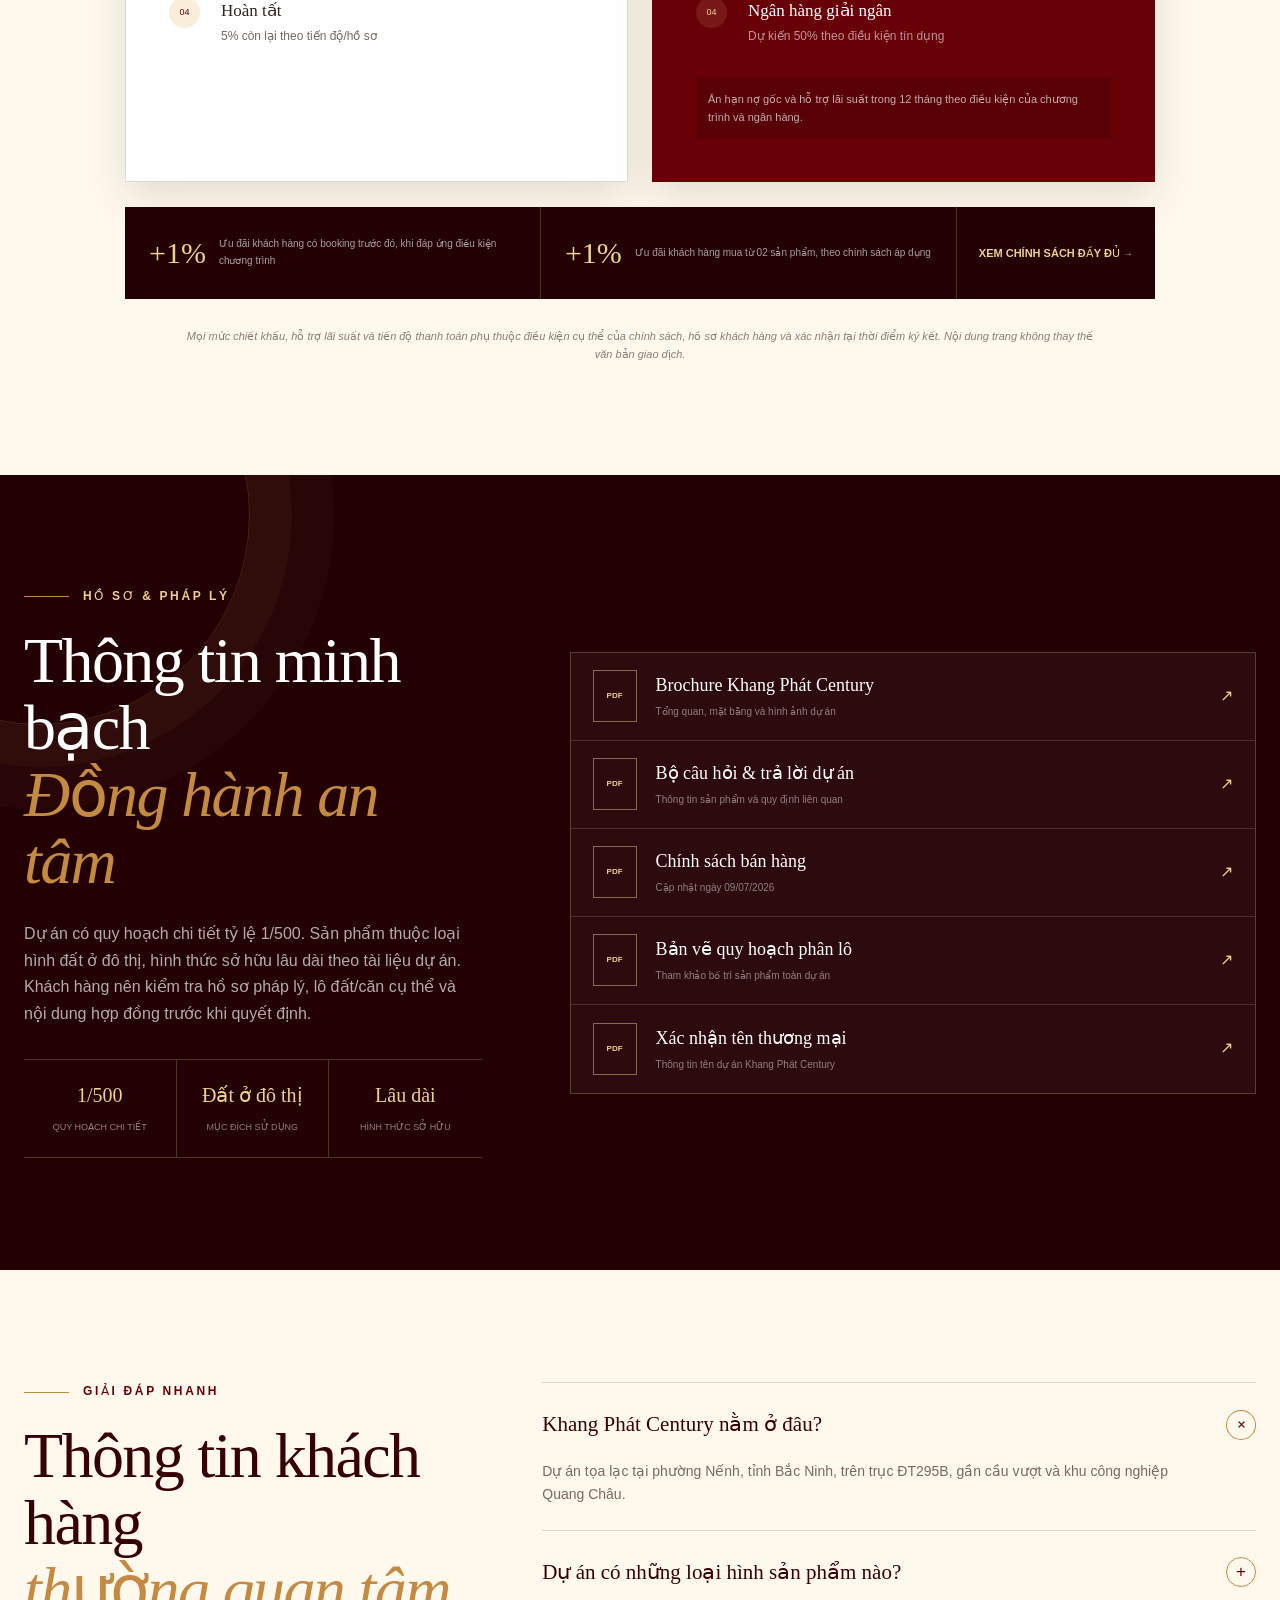
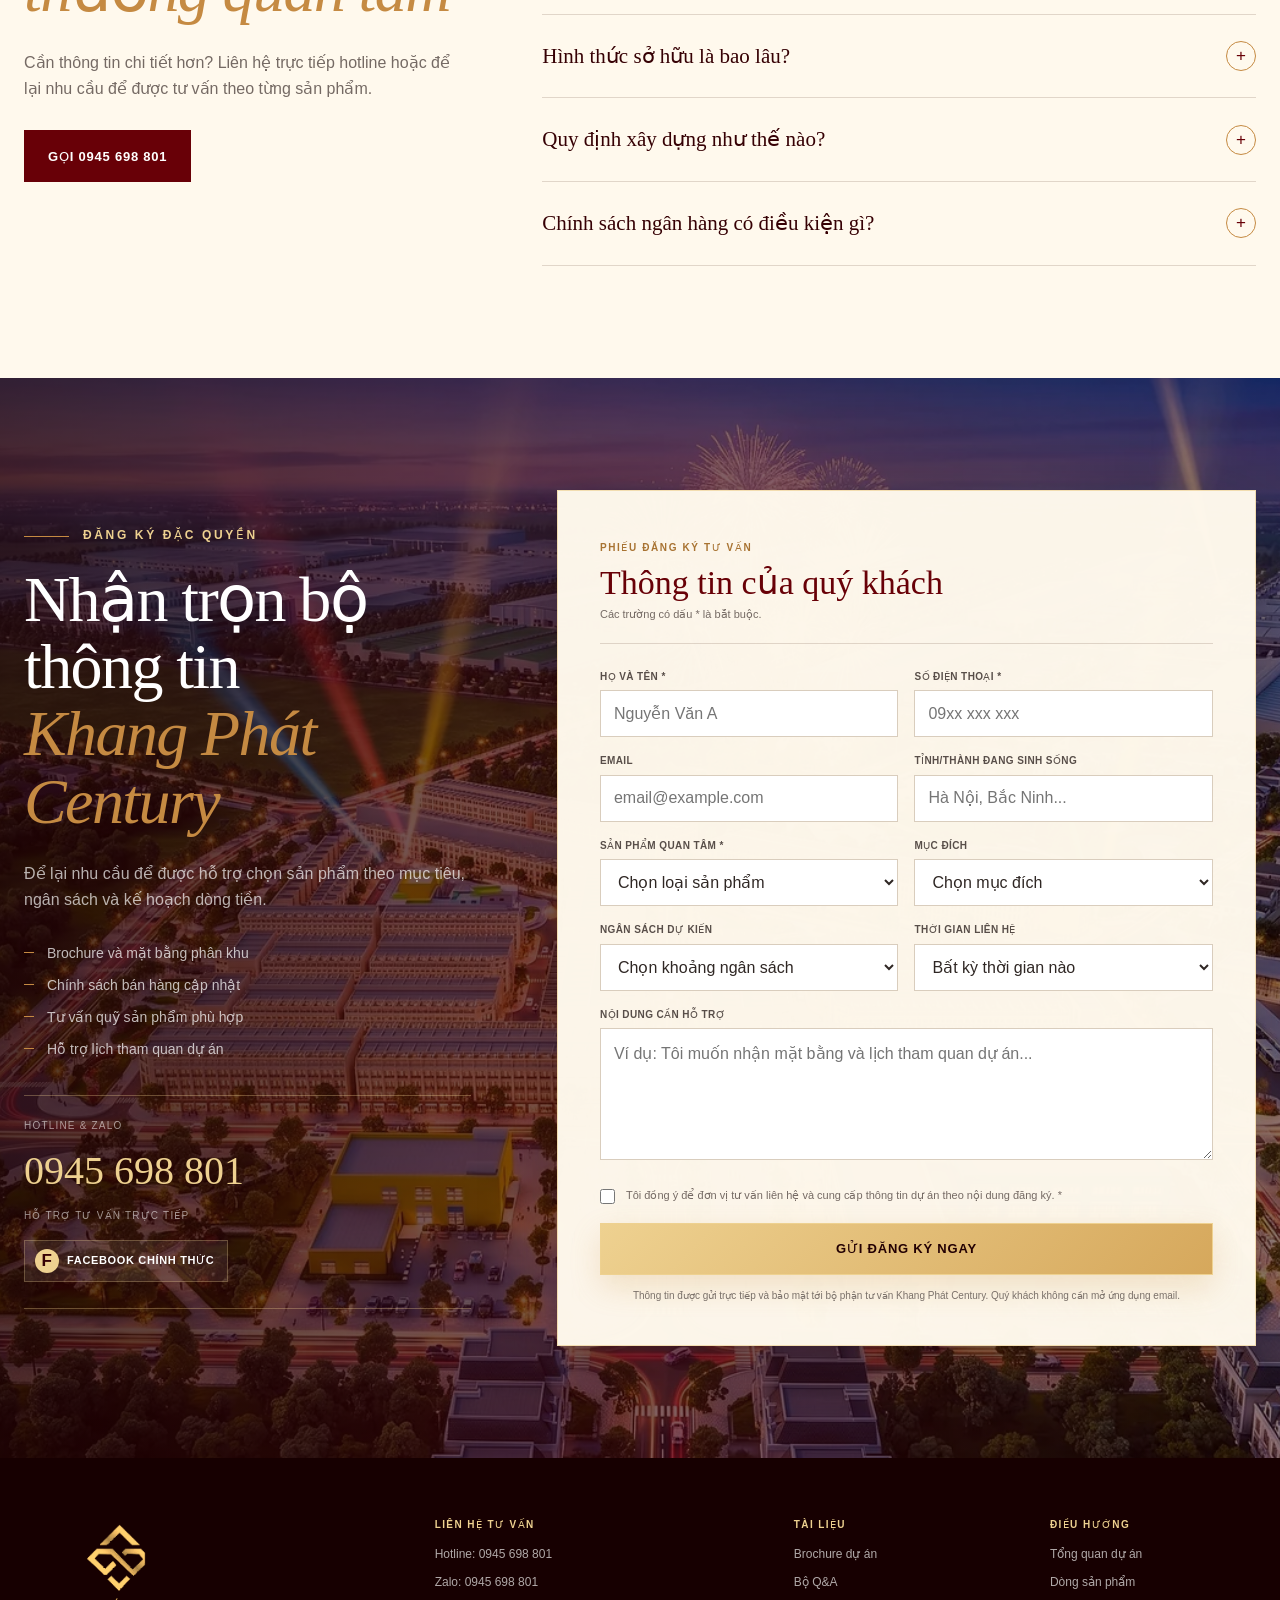
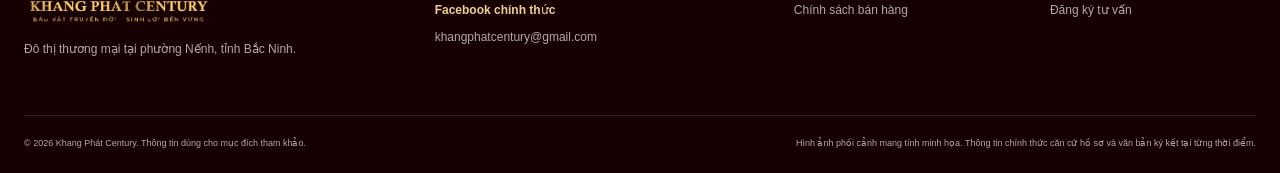
==== commit 1e94540e: "Add Google Analytics tracking" ====
--- a/index.html
+++ b/index.html
@@ -7,6 +7,17 @@
   <meta name="theme-color" content="#5f0005">
   <meta name="description" content="Khang Phát Century - tâm điểm đô thị thương mại tại phường Nếnh, Bắc Ninh. Đăng ký nhận thông tin dự án, chính sách và tư vấn sản phẩm.">
   <title>Khang Phát Century | Đô thị thương mại tại Bắc Ninh</title>
+
+  <!-- Google tag (gtag.js) -->
+  <script async src="https://www.googletagmanager.com/gtag/js?id=G-2Z0MSX95QW"></script>
+  <script>
+    window.dataLayer = window.dataLayer || [];
+    function gtag(){dataLayer.push(arguments);}
+    gtag('js', new Date());
+
+    gtag('config', 'G-2Z0MSX95QW');
+  </script>
+
   <link rel="icon" type="image/webp" href="assets/logos/logo.webp">
   <link rel="stylesheet" href="assets/css/styles.css?v=20260713-1">
 </head>
